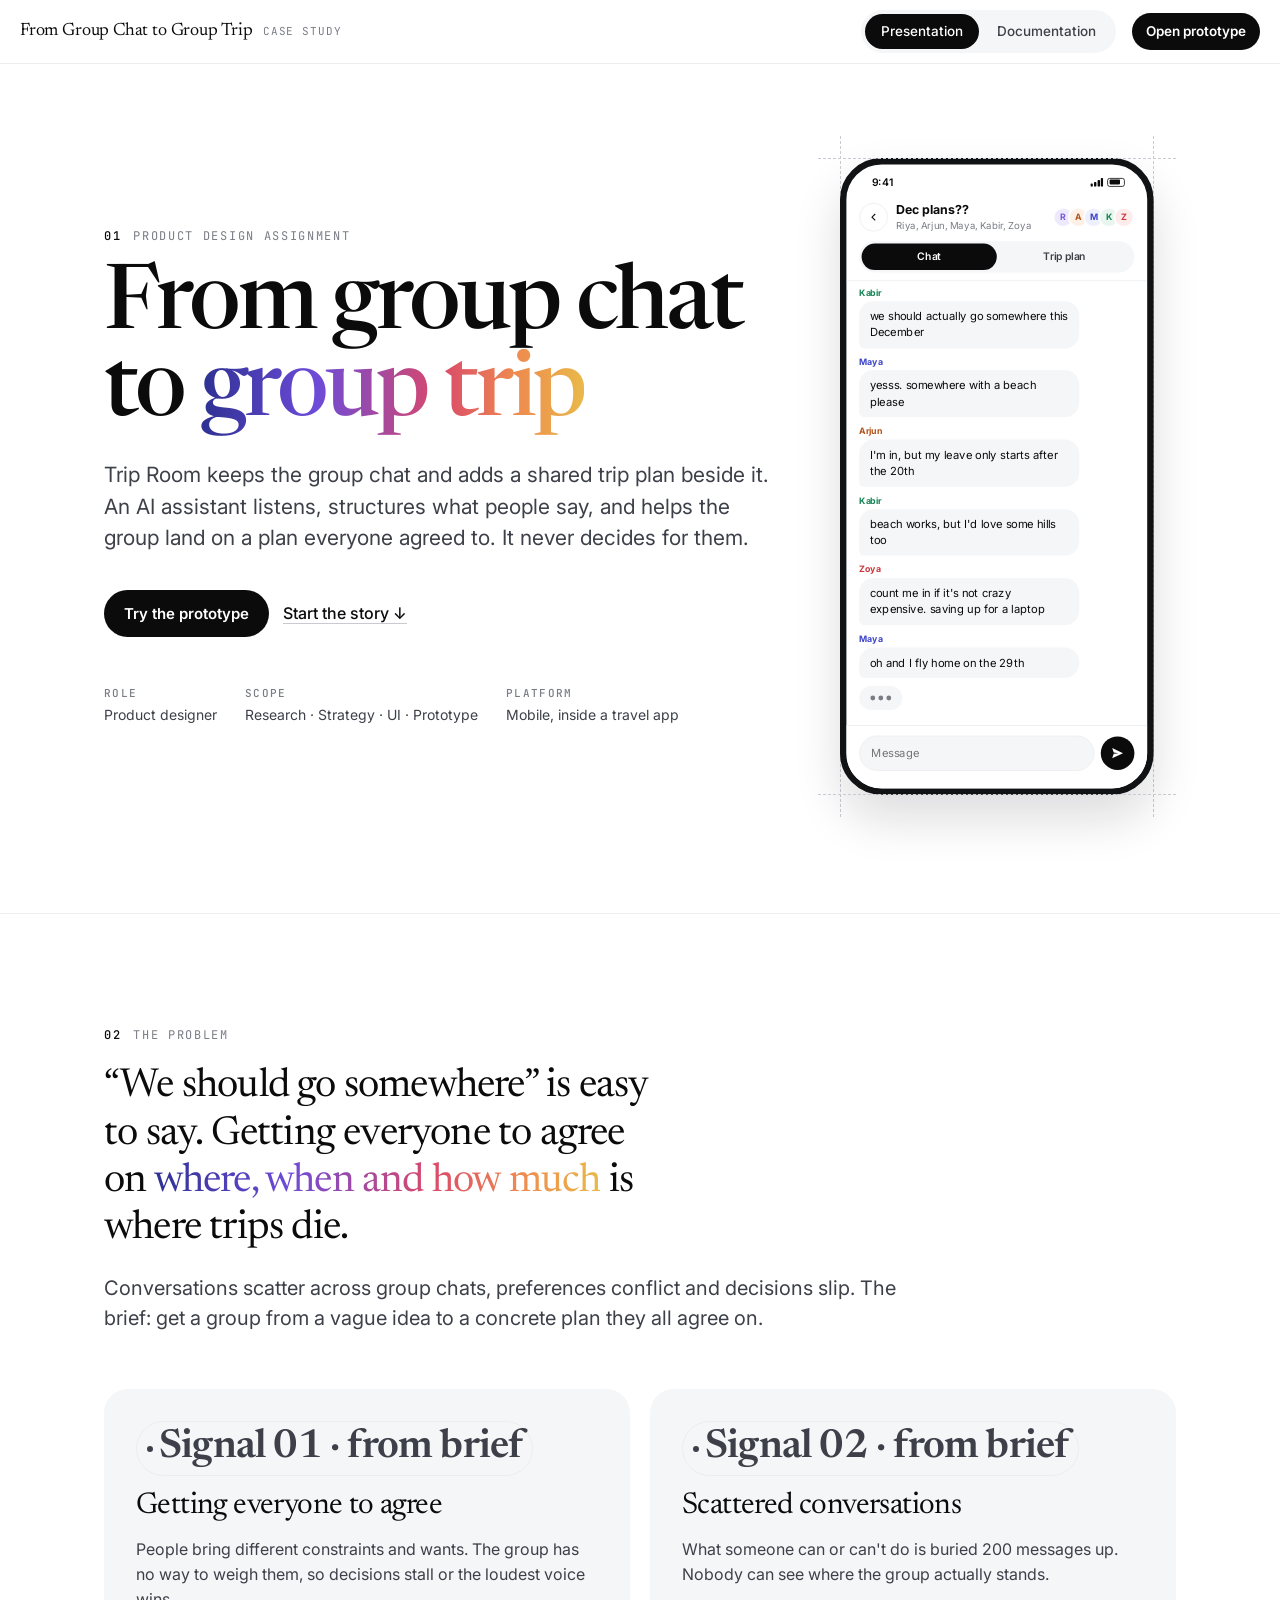
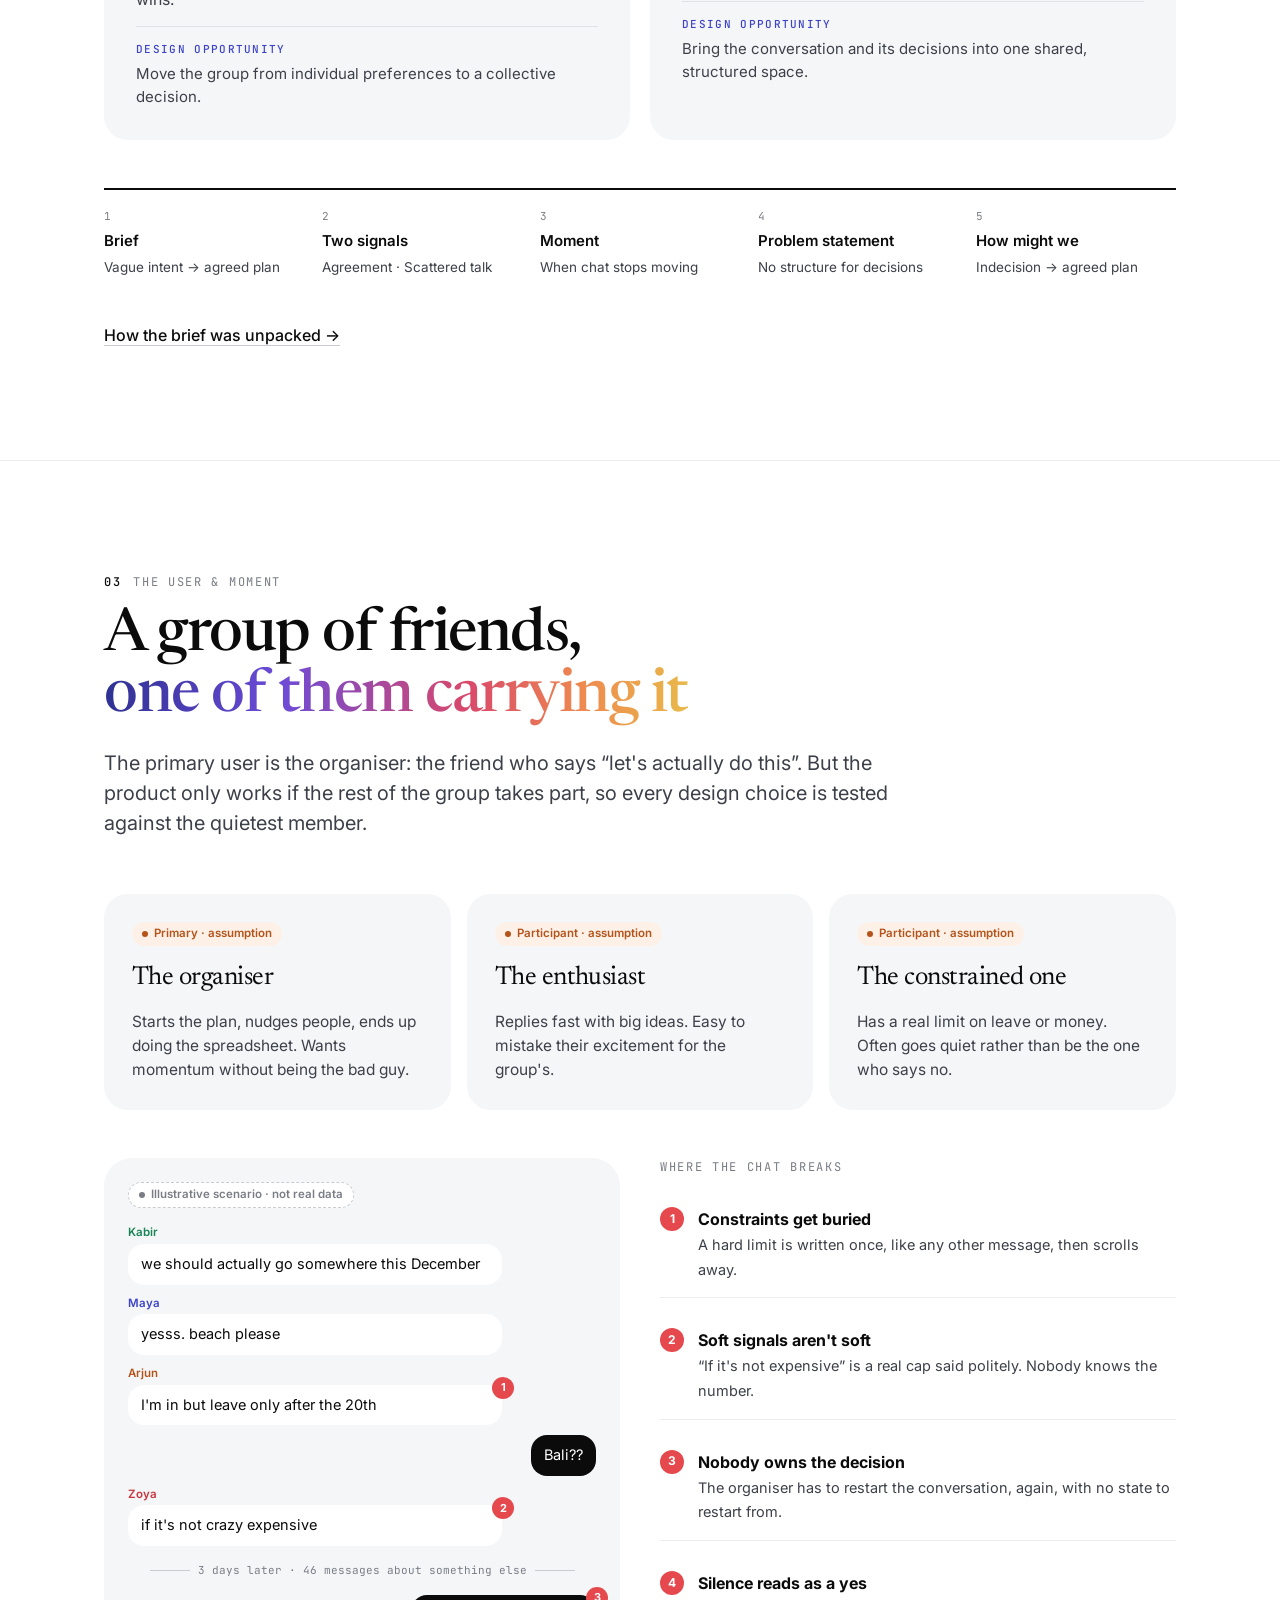
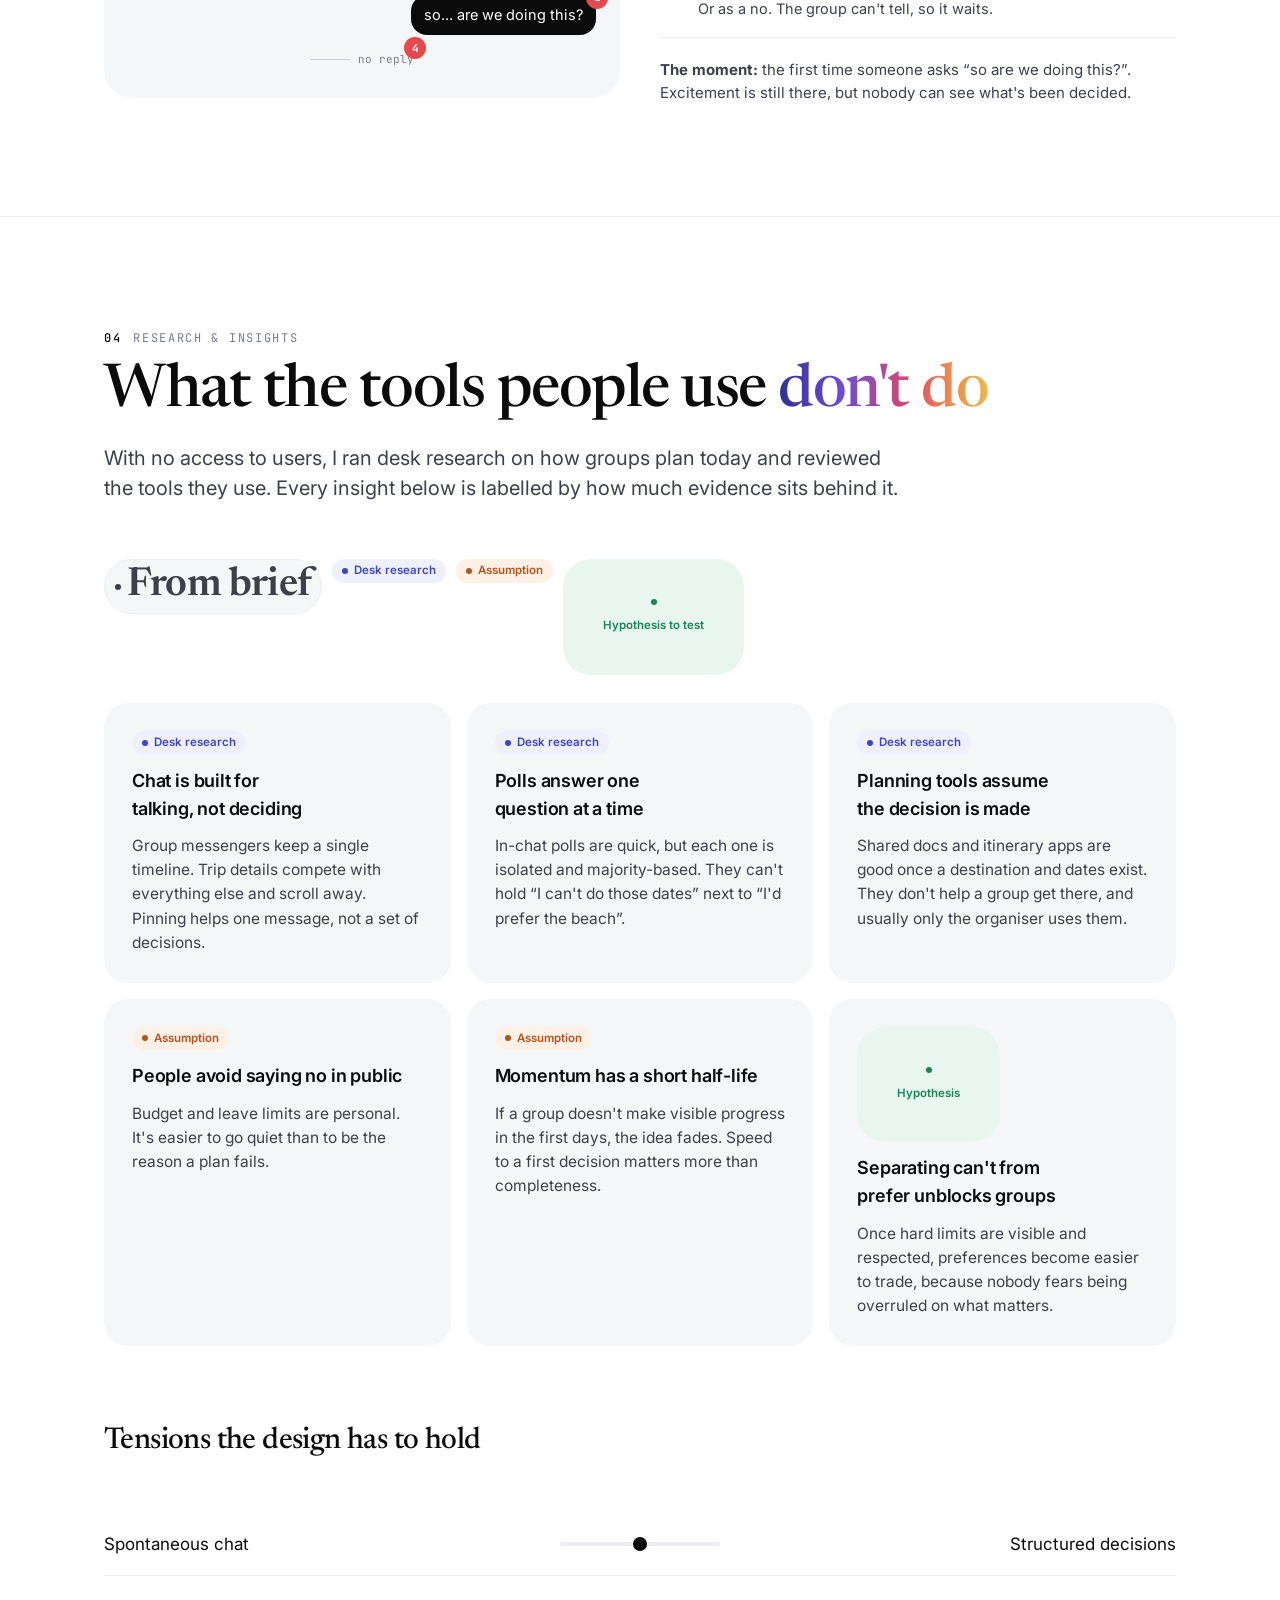
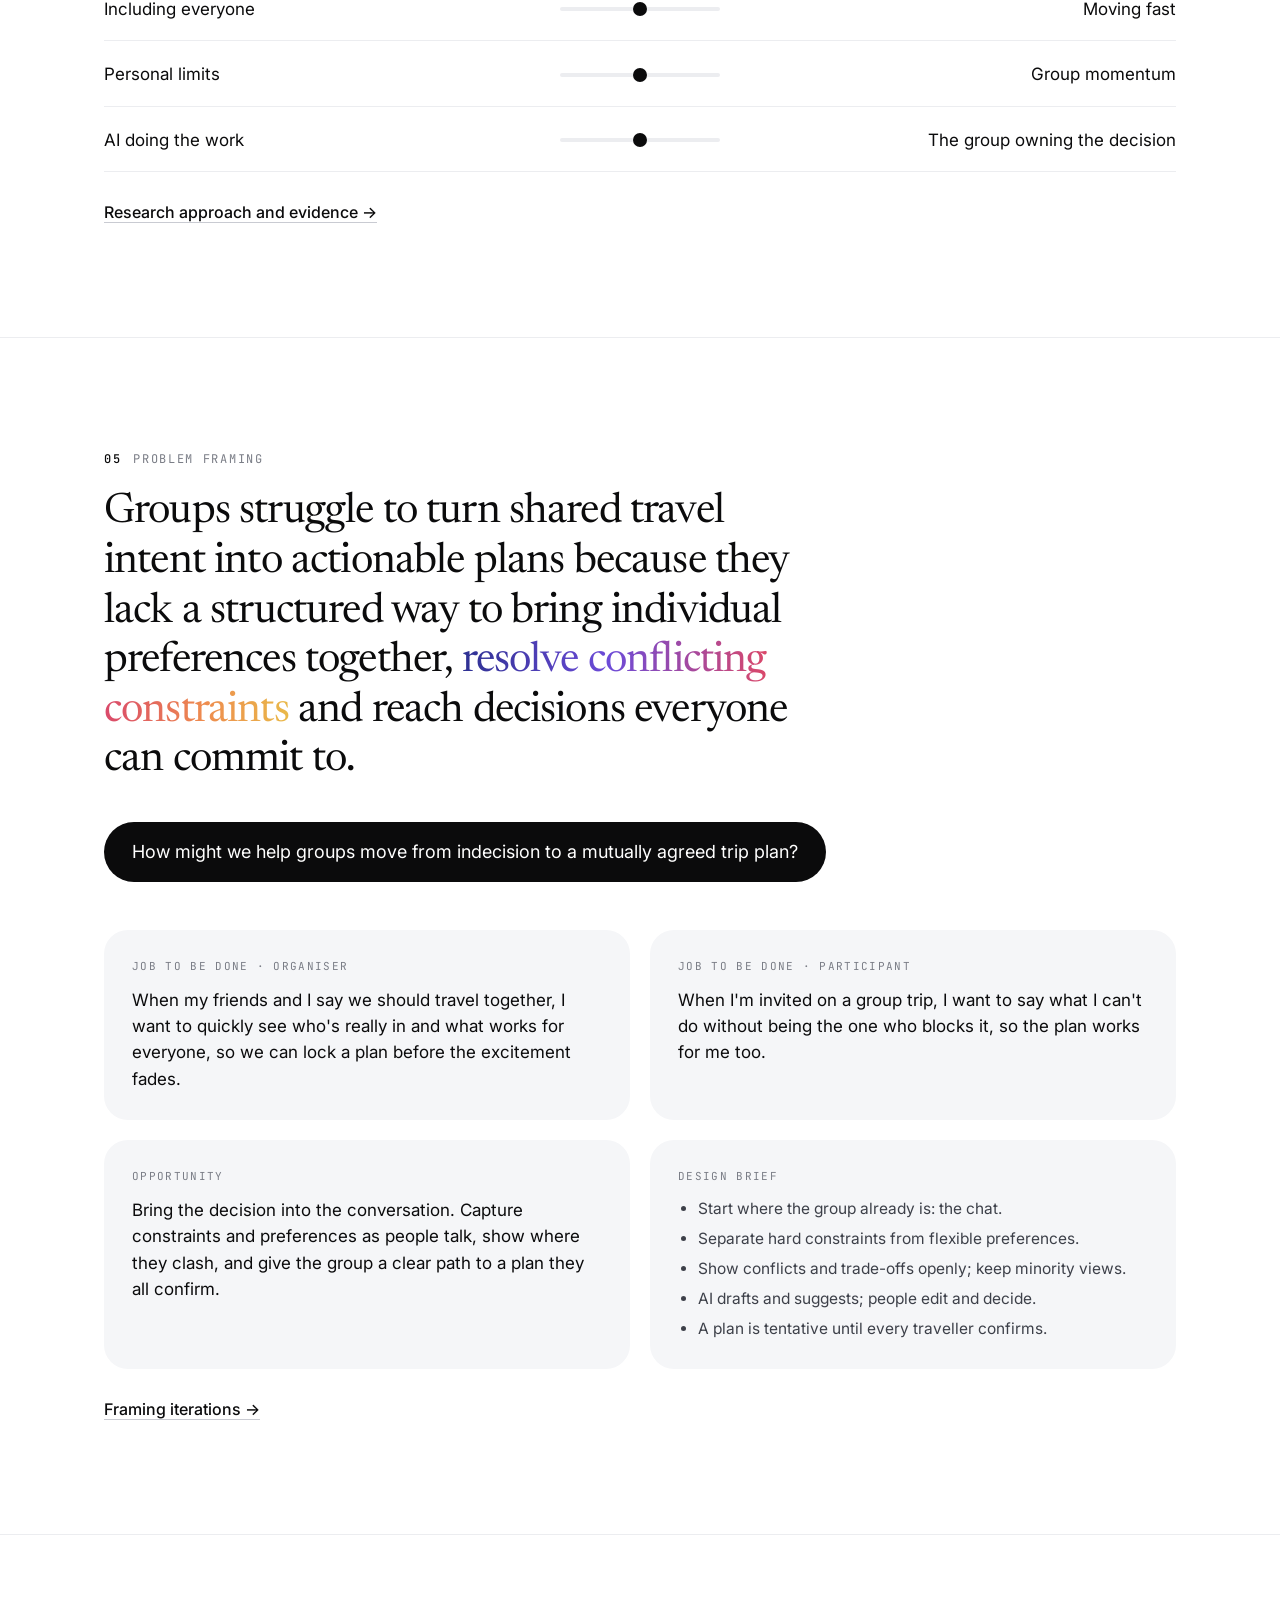
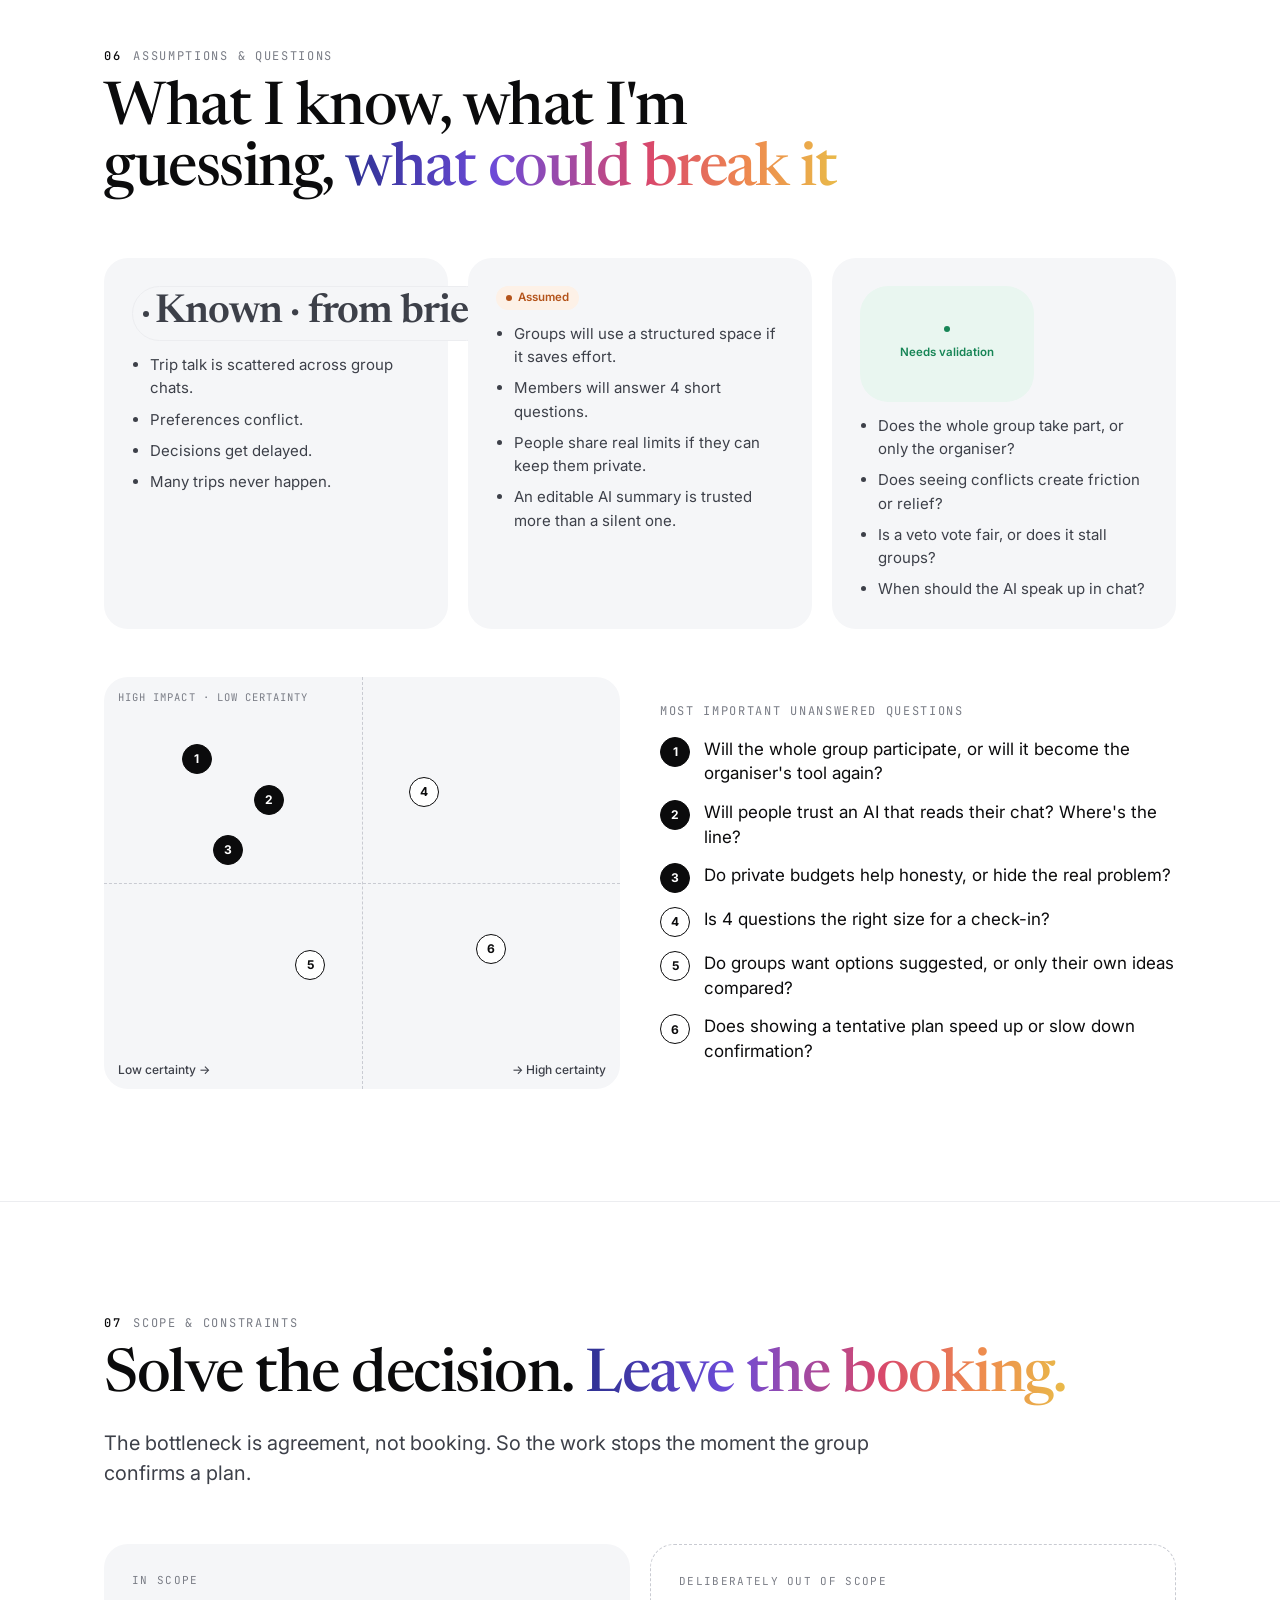
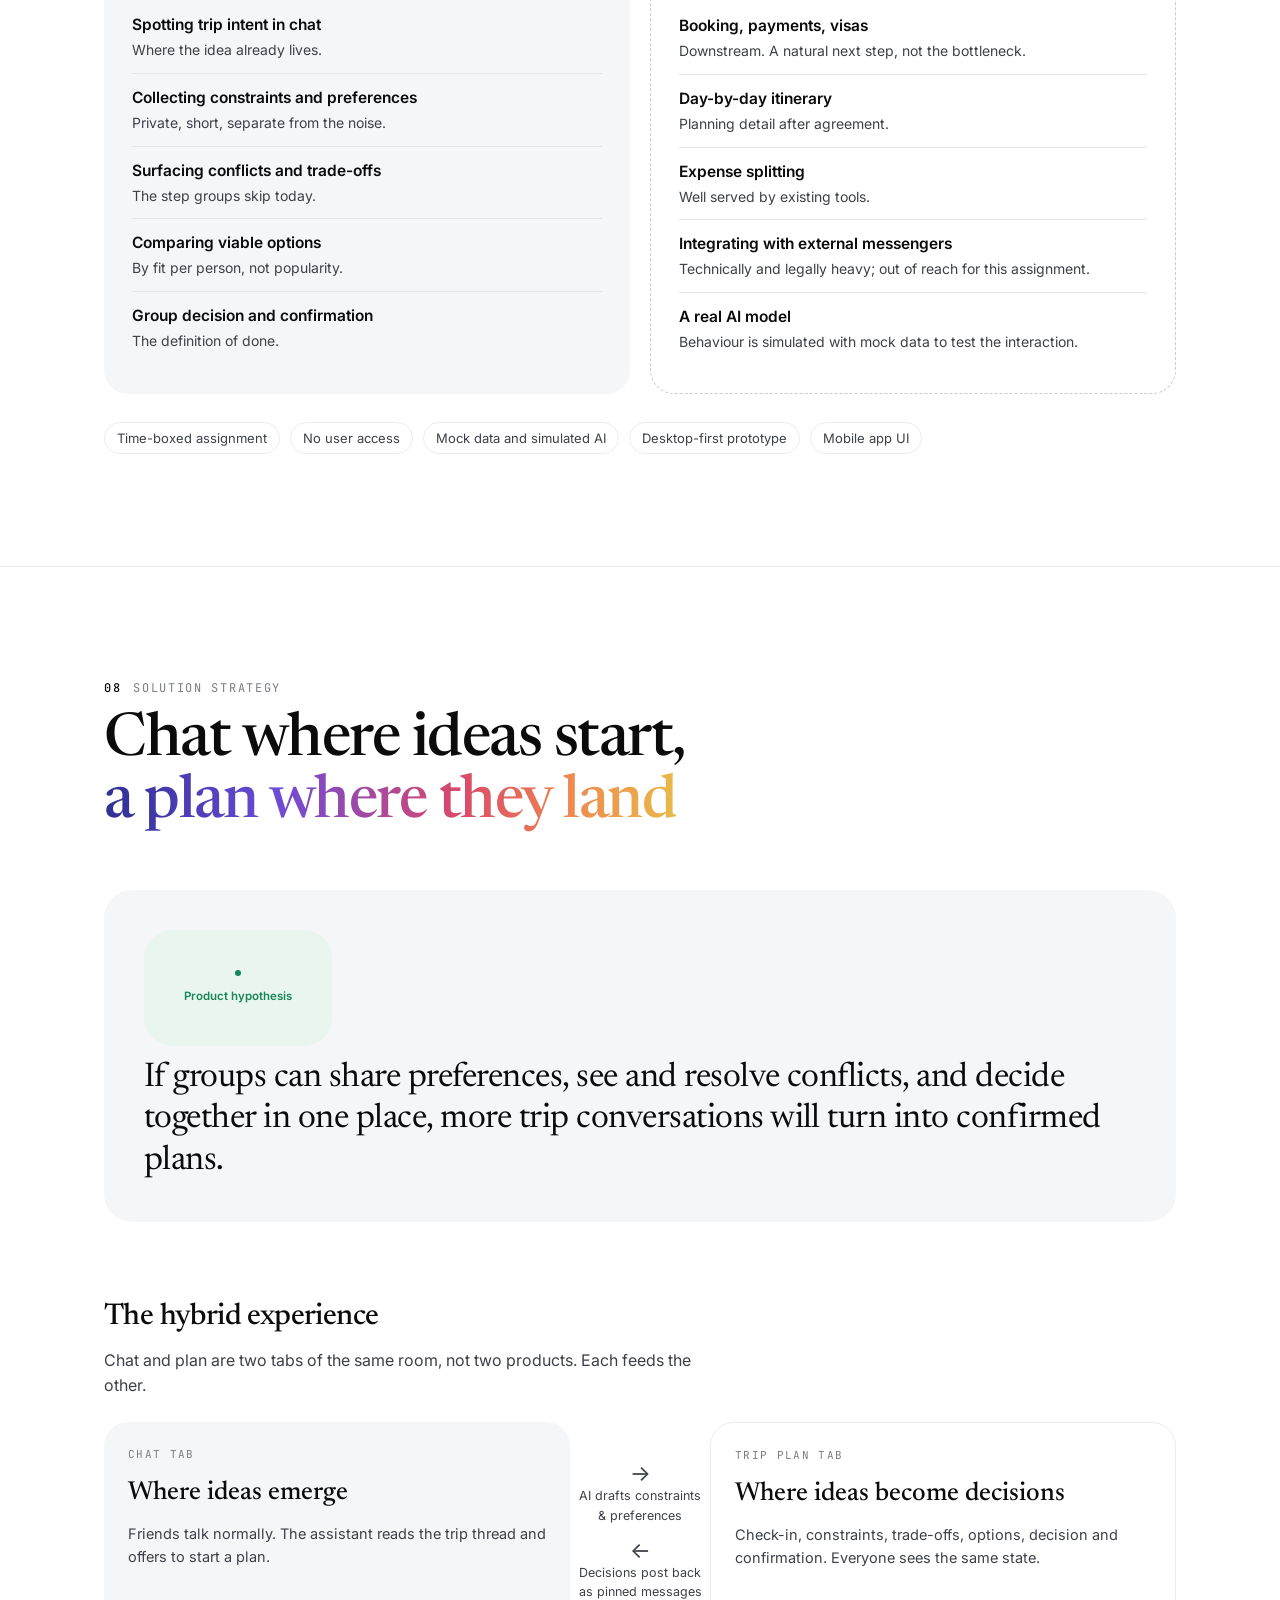
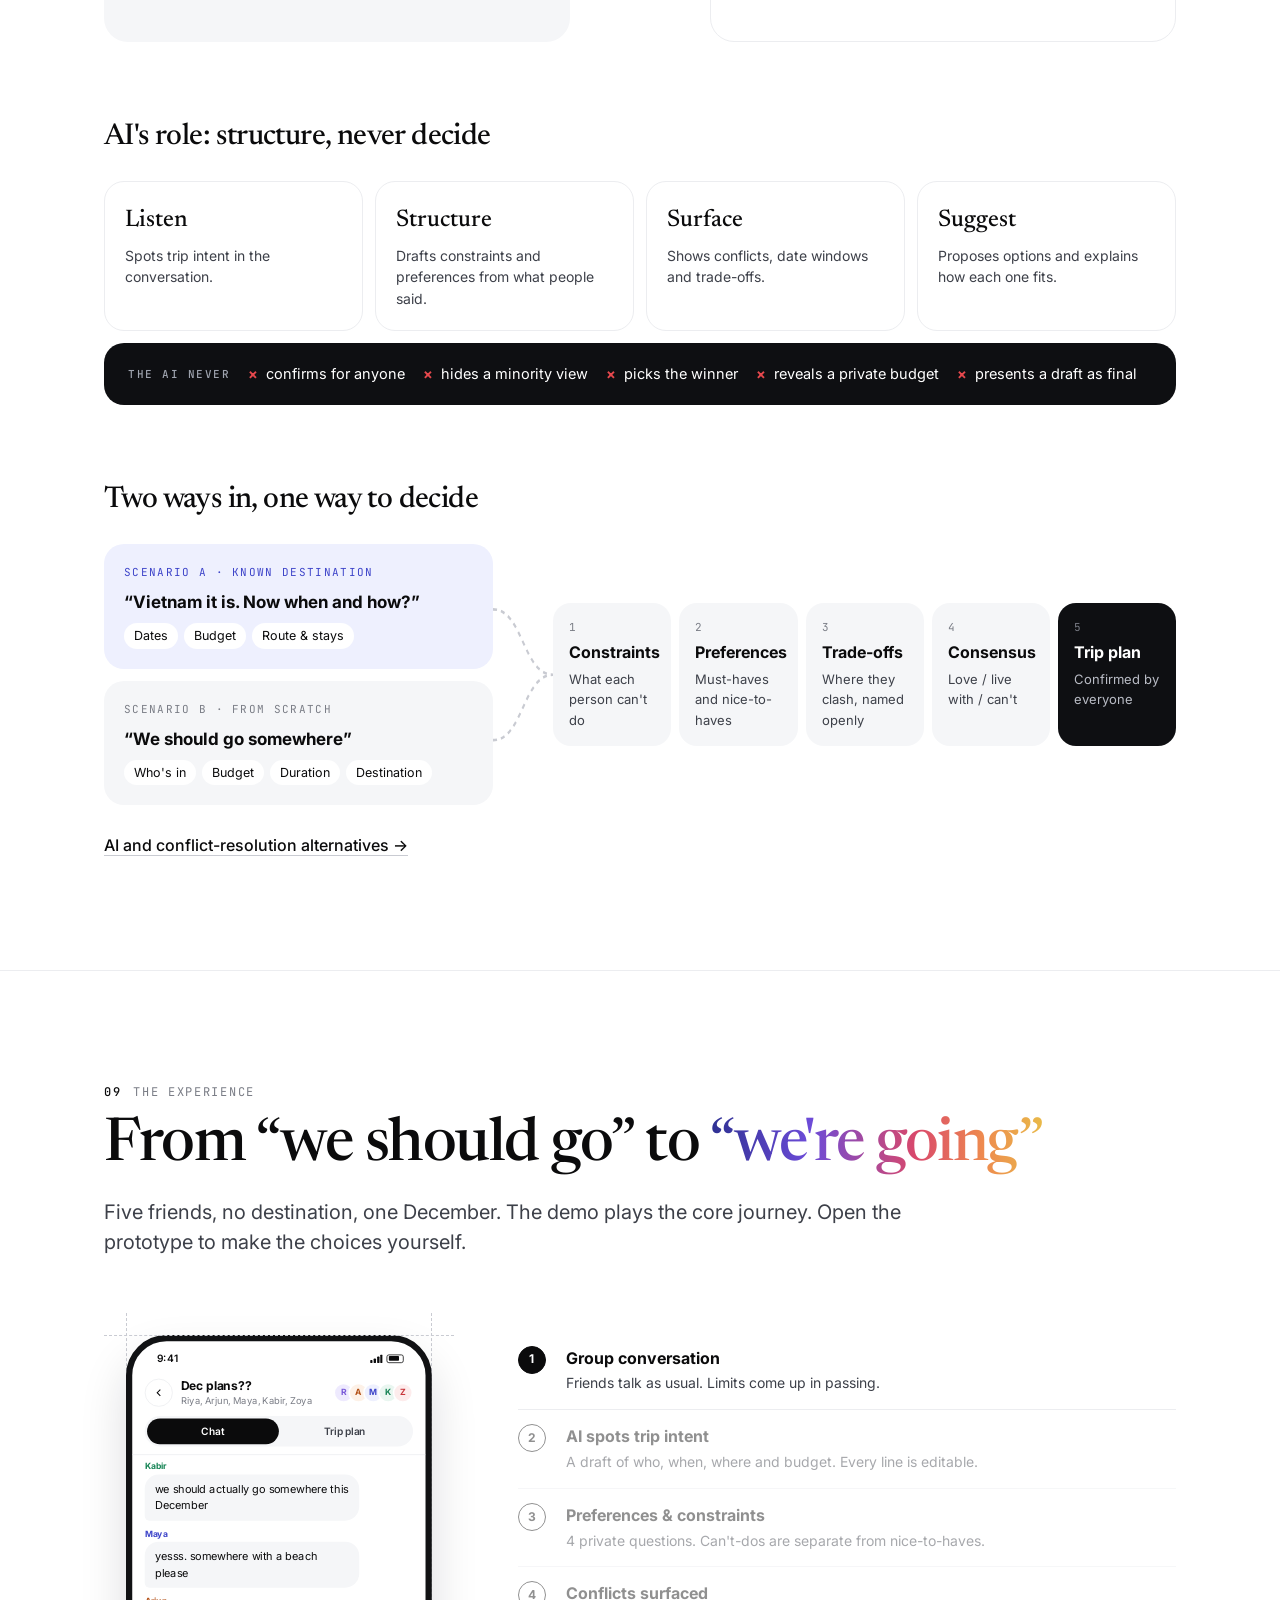
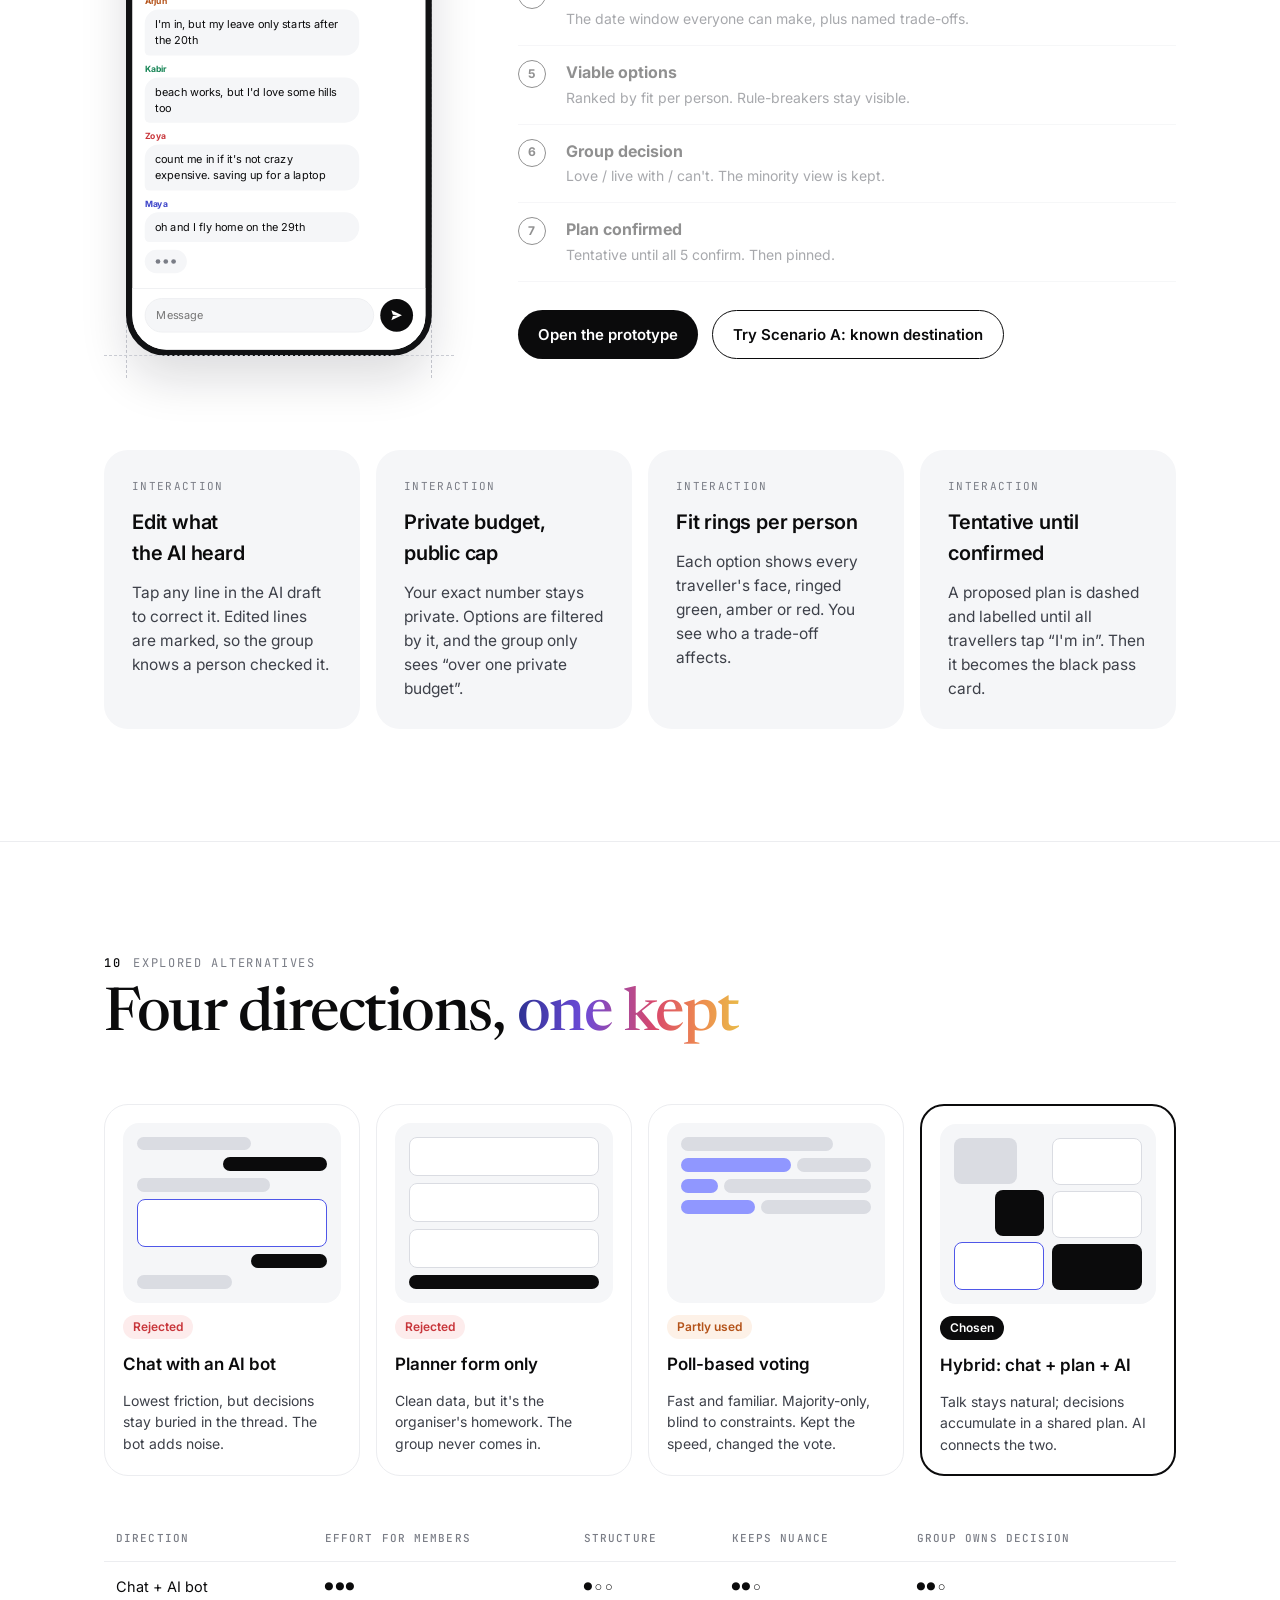
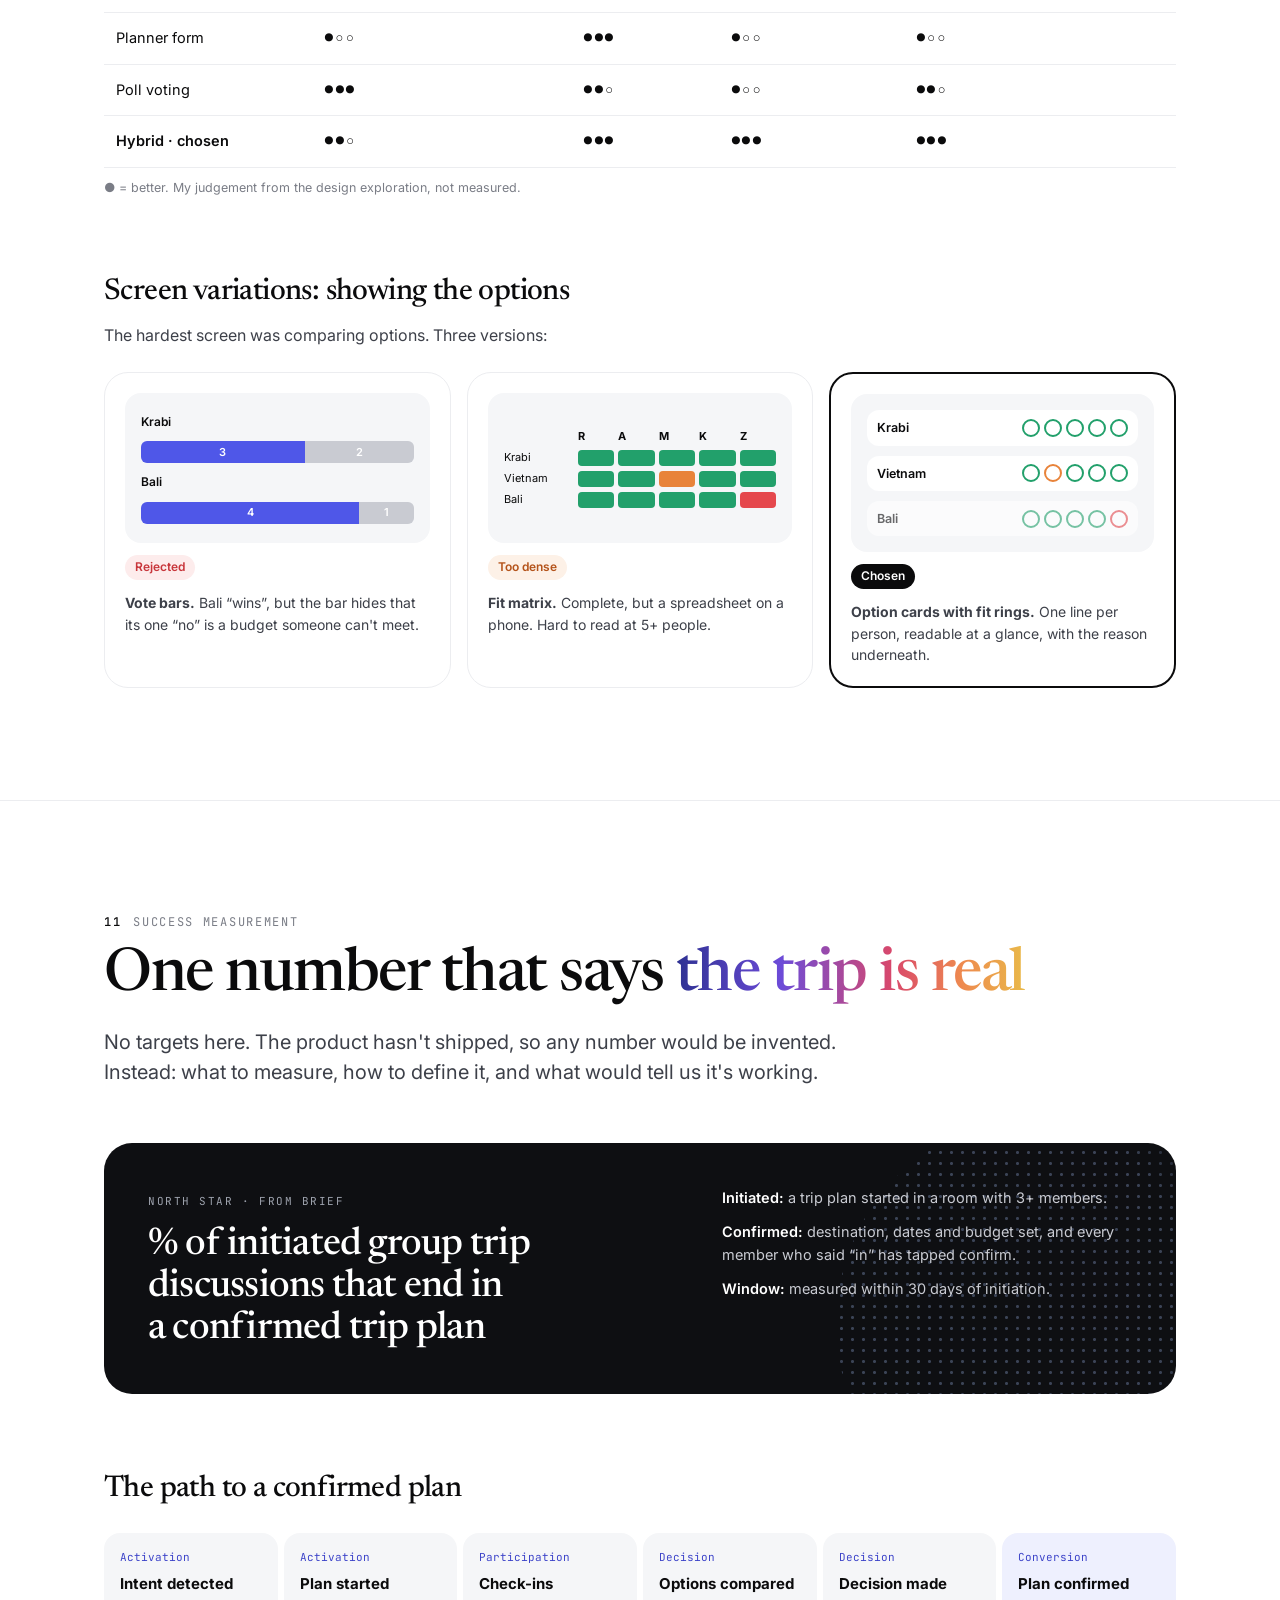
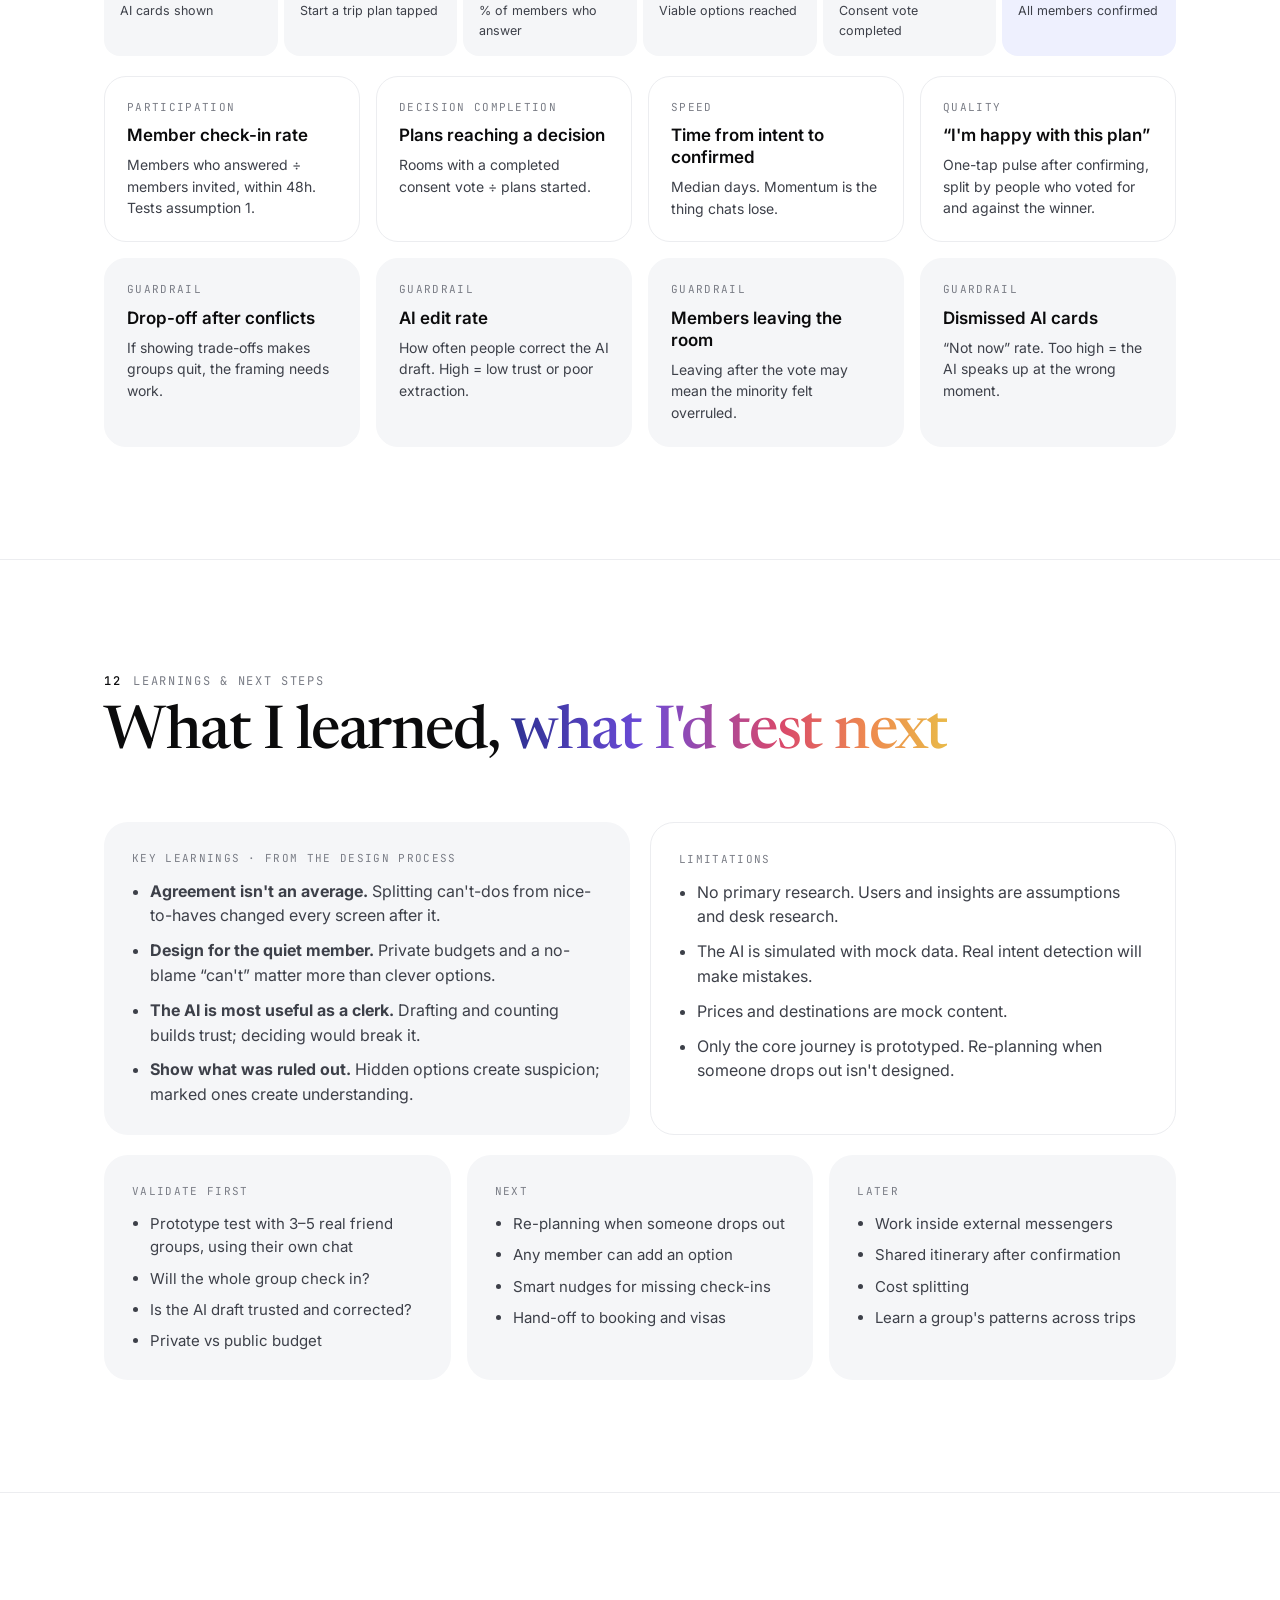
==== case-study/index.html @ 5f247bbc "Add interactive case study site with Trip Room prototype Static site for From Group Chat to Group Tr" ====
<!doctype html>
<html lang="en">
<head>
<meta charset="utf-8">
<meta name="viewport" content="width=device-width, initial-scale=1, viewport-fit=cover">
<title>From Group Chat to Group Trip</title>
<meta name="description" content="Product design case study: helping groups of friends move from 'we should go somewhere' to a trip plan everyone agreed to.">
<link rel="preconnect" href="https://fonts.googleapis.com">
<link rel="preconnect" href="https://fonts.gstatic.com" crossorigin>
<link rel="stylesheet" href="https://fonts.googleapis.com/css2?family=Newsreader:opsz,wght@6..72,400;6..72,500&family=Inter:wght@400;500;600;700&family=JetBrains+Mono:wght@400;500&display=swap">
<link rel="stylesheet" href="styles.css">
</head>
<body>

<header class="top">
  <span class="brand">From Group Chat to Group Trip<small>CASE STUDY</small></span>
  <span class="sp"></span>
  <div class="mode" role="group" aria-label="Reading mode">
    <button data-mode="pres" aria-pressed="true">Presentation</button>
    <button data-mode="doc" aria-pressed="false">Documentation</button>
  </div>
  <button class="btn sm" data-open="scratch">Open prototype</button>
</header>
<div class="progress" aria-hidden="true"></div>
<nav class="rail" aria-label="Sections"></nav>

<main>

<!-- ===================== 01 ===================== -->
<section class="sec hero" id="s01" data-n="01" data-t="The case study">
  <div class="wrap">
    <div class="rv">
      <span class="eyebrow"><b>01</b> Product design assignment</span>
      <h1>From group chat<br>to <span class="prism">group trip</span></h1>
      <p class="lead">Trip Room keeps the group chat and adds a shared trip plan beside it. An AI assistant listens, structures what people say, and helps the group land on a plan everyone agreed to. It never decides for them.</p>
      <div class="ctas"><button class="btn" data-open="scratch">Try the prototype</button><a class="link" href="#s02">Start the story ↓</a></div>
      <div class="meta">
        <div><b>Role</b>Product designer</div>
        <div><b>Scope</b>Research · Strategy · UI · Prototype</div>
        <div><b>Platform</b>Mobile, inside a travel app</div>
      </div>
    </div>
    <div class="stage rv">
      <div class="crop"><div class="phonebox" style="--s:.8"><div id="heroPhone" aria-label="Autoplaying demo of the Trip Room prototype"></div></div></div>
    </div>
  </div>
</section>

<!-- ===================== 02 ===================== -->
<section class="sec" id="s02" data-n="02" data-t="The problem">
  <div class="wrap">
    <div class="shead rv">
      <span class="eyebrow"><b>02</b> The problem</span>
      <p class="brief" style="margin-top:20px">“We should go somewhere” is easy to say. Getting everyone to agree on <span class="prism">where, when and how much</span> is where trips die.</p>
      <p class="lead">Conversations scatter across group chats, preferences conflict and decisions slip. The brief: get a group from a vague idea to a concrete plan they all agree on.</p>
    </div>
    <div class="grid2 rv">
      <div class="signal"><span class="ev brief">Signal 01 · from brief</span><span class="big">Getting everyone to agree</span><p style="color:var(--ink2)">People bring different constraints and wants. The group has no way to weigh them, so decisions stall or the loudest voice wins.</p><div class="opp"><b>DESIGN OPPORTUNITY</b>Move the group from individual preferences to a collective decision.</div></div>
      <div class="signal"><span class="ev brief">Signal 02 · from brief</span><span class="big">Scattered conversations</span><p style="color:var(--ink2)">What someone can or can't do is buried 200 messages up. Nobody can see where the group actually stands.</p><div class="opp"><b>DESIGN OPPORTUNITY</b>Bring the conversation and its decisions into one shared, structured space.</div></div>
    </div>
    <div class="journey rv" aria-label="How the brief was unpacked">
      <div class="st"><span>1</span><b>Brief</b><p>Vague intent → agreed plan</p></div>
      <div class="st"><span>2</span><b>Two signals</b><p>Agreement · Scattered talk</p></div>
      <div class="st"><span>3</span><b>Moment</b><p>When chat stops moving</p></div>
      <div class="st"><span>4</span><b>Problem statement</b><p>No structure for decisions</p></div>
      <div class="st"><span>5</span><b>How might we</b><p>Indecision → agreed plan</p></div>
    </div>
    <div class="docjump"><button class="link" data-doc="d02">How the brief was unpacked →</button></div>

    <div class="doc" id="d02">
      <div class="dk">Documentation · unpacking the brief</div>
      <div class="cols">
        <div>
          <div class="block"><h4>Reading the brief word by word</h4>
            <p>The brief describes two end points. <b>“We should go somewhere”</b> is intent with no commitment: no owner, no date, no budget. <b>“A concrete trip plan the group agrees on”</b> has four parts: a destination, dates, a budget and an itinerary, plus one hidden part, which is <b>agreement</b>.</p>
            <p>Most travel products already help with destination, dates and itinerary. Agreement is the part nobody owns. So I treated agreement, not planning, as the core problem.</p></div>
          <div class="block"><h4>What “agrees” has to mean</h4>
            <p>Agreement isn't a majority vote. If 3 of 5 want Bali but one person can't afford it, the trip either loses a person or quietly dies. I defined agreement as: <b>every traveller has confirmed a plan that respects their hard constraints</b>. Preferences can lose; constraints can't be ignored.</p></div>
        </div>
        <div>
          <div class="block"><h4>How I read the two signals</h4>
            <ul>
              <li><b>Getting everyone to agree</b> is a decision problem: inputs are uneven (some people are vocal, some silent), mixed (can't-dos sit next to nice-to-haves) and conflicting.</li>
              <li><b>Scattered conversations</b> is a memory problem: the information exists, but nobody can see the current state. Silence gets read as agreement.</li>
            </ul>
            <p>Both point to the same gap: the group has a place to talk but no shared place where decisions accumulate.</p></div>
          <div class="block"><h4>Questions I asked of the brief</h4>
            <ul><li>Who starts the trip, and who carries it?</li><li>Do groups already know where they want to go? (Led to the two scenarios.)</li><li>What does a group need to see to feel it has decided?</li><li>What would make someone say “I can't” early instead of disappearing?</li></ul></div>
        </div>
      </div>
    </div>
  </div>
</section>

<!-- ===================== 03 ===================== -->
<section class="sec" id="s03" data-n="03" data-t="The user & moment">
  <div class="wrap">
    <div class="shead rv">
      <span class="eyebrow"><b>03</b> The user & moment</span>
      <h2 class="h2">A group of friends, <span class="prism">one of them carrying it</span></h2>
      <p class="lead">The primary user is the organiser: the friend who says “let's actually do this”. But the product only works if the rest of the group takes part, so every design choice is tested against the quietest member.</p>
    </div>
    <div class="persona rv">
      <div class="card"><span class="ev assume">Primary · assumption</span><span class="role">The organiser</span><p>Starts the plan, nudges people, ends up doing the spreadsheet. Wants momentum without being the bad guy.</p></div>
      <div class="card"><span class="ev assume">Participant · assumption</span><span class="role">The enthusiast</span><p>Replies fast with big ideas. Easy to mistake their excitement for the group's.</p></div>
      <div class="card"><span class="ev assume">Participant · assumption</span><span class="role">The constrained one</span><p>Has a real limit on leave or money. Often goes quiet rather than be the one who says no.</p></div>
    </div>
    <div class="moment rv">
      <div class="chatlog" aria-label="Illustrative group chat">
        <span class="ev illus" style="margin-bottom:6px">Illustrative scenario · not real data</span>
        <div class="row"><span class="who" style="color:#178556">Kabir</span><span class="b">we should actually go somewhere this December</span></div>
        <div class="row"><span class="who" style="color:#3D44C9">Maya</span><span class="b">yesss. beach please</span></div>
        <div class="row"><span class="who" style="color:#B4531A">Arjun</span><span class="b mark" data-n="1">I'm in but leave only after the 20th</span></div>
        <div class="row me"><span class="b">Bali??</span></div>
        <div class="row"><span class="who" style="color:#C8363B">Zoya</span><span class="b mark" data-n="2">if it's not crazy expensive</span></div>
        <div class="gap">3 days later · 46 messages about something else</div>
        <div class="row me"><span class="b mark" data-n="3">so... are we doing this?</span></div>
        <div class="gap mark" data-n="4" style="position:relative">no reply</div>
      </div>
      <div class="breaks">
        <span class="eyebrow">Where the chat breaks</span>
        <div class="br"><i>1</i><div><b>Constraints get buried</b><span>A hard limit is written once, like any other message, then scrolls away.</span></div></div>
        <div class="br"><i>2</i><div><b>Soft signals aren't soft</b><span>“If it's not expensive” is a real cap said politely. Nobody knows the number.</span></div></div>
        <div class="br"><i>3</i><div><b>Nobody owns the decision</b><span>The organiser has to restart the conversation, again, with no state to restart from.</span></div></div>
        <div class="br"><i>4</i><div><b>Silence reads as a yes</b><span>Or as a no. The group can't tell, so it waits.</span></div></div>
        <p style="font-size:15px;color:var(--ink2);margin-top:6px"><b>The moment:</b> the first time someone asks “so are we doing this?”. Excitement is still there, but nobody can see what's been decided.</p>
      </div>
    </div>
    <div class="doc" id="d03">
      <div class="dk">Documentation · choosing the user</div>
      <div class="cols">
        <div class="block"><h4>Why the organiser, and why not only the organiser</h4>
          <p>Group-travel tools often default to designing for one planner who does everything. That fixes the organiser's admin, but not agreement, because the rest of the group stays outside the tool. I chose the organiser as the <b>entry point</b> (they start the room) and the whole group as the <b>success condition</b> (the plan is only real when every member confirms).</p>
          <p>The three roles above are <b>assumptions</b> from desk research and my own experience of group trips, not interview findings. They're there to stress-test decisions: “Would the constrained one say ‘I can't’ here?”</p></div>
        <div class="block"><h4>Context I assumed</h4>
          <ul><li>Groups of 4–8 friends who already chat daily in a messenger.</li><li>Short leisure trips (3–7 days), often domestic or short-haul international.</li><li>Uneven budgets and leave across the group.</li><li>The idea starts in chat, usually around a holiday or long weekend.</li></ul>
          <p>Each of these is listed again in <a class="link" href="#s06">Assumptions & questions</a>.</p></div>
      </div>
    </div>
  </div>
</section>

<!-- ===================== 04 ===================== -->
<section class="sec" id="s04" data-n="04" data-t="Research & insights">
  <div class="wrap">
    <div class="shead rv">
      <span class="eyebrow"><b>04</b> Research & insights</span>
      <h2 class="h2">What the tools people use <span class="prism">don't do</span></h2>
      <p class="lead">With no access to users, I ran desk research on how groups plan today and reviewed the tools they use. Every insight below is labelled by how much evidence sits behind it.</p>
    </div>
    <div class="legend rv"><span class="ev brief">From brief</span><span class="ev desk">Desk research</span><span class="ev assume">Assumption</span><span class="ev hyp">Hypothesis to test</span></div>
    <div class="obs rv">
      <div class="card"><span class="ev desk">Desk research</span><h3>Chat is built for talking, not deciding</h3><p>Group messengers keep a single timeline. Trip details compete with everything else and scroll away. Pinning helps one message, not a set of decisions.</p></div>
      <div class="card"><span class="ev desk">Desk research</span><h3>Polls answer one question at a time</h3><p>In-chat polls are quick, but each one is isolated and majority-based. They can't hold “I can't do those dates” next to “I'd prefer the beach”.</p></div>
      <div class="card"><span class="ev desk">Desk research</span><h3>Planning tools assume the decision is made</h3><p>Shared docs and itinerary apps are good once a destination and dates exist. They don't help a group get there, and usually only the organiser uses them.</p></div>
      <div class="card"><span class="ev assume">Assumption</span><h3>People avoid saying no in public</h3><p>Budget and leave limits are personal. It's easier to go quiet than to be the reason a plan fails.</p></div>
      <div class="card"><span class="ev assume">Assumption</span><h3>Momentum has a short half-life</h3><p>If a group doesn't make visible progress in the first days, the idea fades. Speed to a first decision matters more than completeness.</p></div>
      <div class="card"><span class="ev hyp">Hypothesis</span><h3>Separating can't from prefer unblocks groups</h3><p>Once hard limits are visible and respected, preferences become easier to trade, because nobody fears being overruled on what matters.</p></div>
    </div>
    <h3 class="subh rv">Tensions the design has to hold</h3>
    <div class="tensions rv">
      <div class="tension"><span>Spontaneous chat</span><span class="bar"></span><span>Structured decisions</span></div>
      <div class="tension"><span>Including everyone</span><span class="bar"></span><span>Moving fast</span></div>
      <div class="tension"><span>Personal limits</span><span class="bar"></span><span>Group momentum</span></div>
      <div class="tension"><span>AI doing the work</span><span class="bar"></span><span>The group owning the decision</span></div>
    </div>
    <div class="docjump"><button class="link" data-doc="d04">Research approach and evidence →</button></div>
    <div class="doc" id="d04">
      <div class="dk">Documentation · research approach</div>
      <div class="cols">
        <div class="block"><h4>What I did</h4>
          <ul><li><b>Desk research:</b> how group trips are usually organised (messenger threads, in-chat polls, shared docs or sheets, itinerary apps, expense splitters) and where each hands off to the next.</li><li><b>Tool review:</b> walked through the decision points in common messenger polls and collaborative itinerary apps, noting what each captures and what it drops.</li><li><b>Personal and observed experience:</b> used only to generate questions, never as evidence.</li></ul>
          <p>I didn't run interviews or surveys for this assignment, so there are <b>no participant quotes or statistics</b> on this page. Anything that would need them is marked as an assumption or hypothesis.</p></div>
        <div class="block"><h4>What I would do with more time</h4>
          <ul><li><b>Chat archaeology:</b> with consent, read 10–15 real trip threads and map where they stalled.</li><li><b>Organiser interviews</b> (6–8) on the work they do between “we should go” and booking.</li><li><b>Silent-member interviews</b>: people who dropped out of a group trip, and why.</li><li><b>Product data</b> (if inside a travel app): how often multiple users from the same group search the same destination.</li></ul></div>
      </div>
    </div>
  </div>
</section>

<!-- ===================== 05 ===================== -->
<section class="sec" id="s05" data-n="05" data-t="Problem framing">
  <div class="wrap">
    <div class="rv">
      <span class="eyebrow"><b>05</b> Problem framing</span>
      <p class="stmt" style="margin-top:20px">Groups struggle to turn shared travel intent into actionable plans because they lack a structured way to bring individual preferences together, <span class="prism">resolve conflicting constraints</span> and reach decisions everyone can commit to.</p>
      <span class="hmw">How might we help groups move from indecision to a mutually agreed trip plan?</span>
    </div>
    <div class="frame rv">
      <div class="card"><span class="k">Job to be done · organiser</span><p>When my friends and I say we should travel together, I want to quickly see who's really in and what works for everyone, so we can lock a plan before the excitement fades.</p></div>
      <div class="card"><span class="k">Job to be done · participant</span><p>When I'm invited on a group trip, I want to say what I can't do without being the one who blocks it, so the plan works for me too.</p></div>
      <div class="card"><span class="k">Opportunity</span><p>Bring the decision into the conversation. Capture constraints and preferences as people talk, show where they clash, and give the group a clear path to a plan they all confirm.</p></div>
      <div class="card"><span class="k">Design brief</span><ul><li>Start where the group already is: the chat.</li><li>Separate hard constraints from flexible preferences.</li><li>Show conflicts and trade-offs openly; keep minority views.</li><li>AI drafts and suggests; people edit and decide.</li><li>A plan is tentative until every traveller confirms.</li></ul></div>
    </div>
    <div class="docjump"><button class="link" data-doc="d05">Framing iterations →</button></div>
    <div class="doc" id="d05">
      <div class="dk">Documentation · how the framing changed</div>
      <div class="tblwrap"><table>
        <tr><th>Version</th><th>Framing</th><th>Why I moved on</th></tr>
        <tr><td>v1</td><td>“Help groups plan trips together.”</td><td>Too broad. Planning tools exist; the brief is about getting to agreement, not itineraries.</td></tr>
        <tr><td>v2</td><td>“Help groups choose a destination.”</td><td>Too narrow. Groups who already know where still fail on dates and money (Scenario A).</td></tr>
        <tr><td>v3</td><td>“Help groups vote on trip options.”</td><td>Voting is a mechanism, not the goal. Majority votes can override someone's hard limit.</td></tr>
        <tr><td><b>v4 · final</b></td><td>Turn shared intent into an agreed plan by structuring preferences, resolving constraints and reaching decisions everyone commits to.</td><td>Covers both scenarios, names agreement as the outcome, and leaves room for the mechanism to be designed.</td></tr>
      </table></div>
      <div class="cols" style="margin-top:32px">
        <div class="block"><h4>Opportunities I considered</h4><ul><li>Reduce the organiser's admin (chosen as a side effect, not the goal).</li><li>Make it safe to say no early (chosen: private constraints, veto vote).</li><li>Turn chat into structured data automatically (chosen: AI drafts, people confirm).</li><li>Inspire destinations (deprioritised: helps Scenario B only, and isn't the bottleneck).</li></ul></div>
        <div class="block"><h4>Why two JTBDs</h4><p>One job for the organiser would have produced a planning tool. Adding the participant's job forced features that protect the quieter members: private budgets, a “can't do it” option that blocks without blame, and explicit confirmation.</p></div>
      </div>
    </div>
  </div>
</section>

<!-- ===================== 06 ===================== -->
<section class="sec" id="s06" data-n="06" data-t="Assumptions & questions">
  <div class="wrap">
    <div class="shead rv">
      <span class="eyebrow"><b>06</b> Assumptions & questions</span>
      <h2 class="h2">What I know, what I'm guessing, <span class="prism">what could break it</span></h2>
    </div>
    <div class="grid3 kav rv">
      <div class="card"><span class="ev brief">Known · from brief</span><ul><li>Trip talk is scattered across group chats.</li><li>Preferences conflict.</li><li>Decisions get delayed.</li><li>Many trips never happen.</li></ul></div>
      <div class="card"><span class="ev assume">Assumed</span><ul><li>Groups will use a structured space if it saves effort.</li><li>Members will answer 4 short questions.</li><li>People share real limits if they can keep them private.</li><li>An editable AI summary is trusted more than a silent one.</li></ul></div>
      <div class="card"><span class="ev hyp">Needs validation</span><ul><li>Does the whole group take part, or only the organiser?</li><li>Does seeing conflicts create friction or relief?</li><li>Is a veto vote fair, or does it stall groups?</li><li>When should the AI speak up in chat?</li></ul></div>
    </div>
    <div class="matrix rv">
      <div class="mx" aria-label="Assumption risk map">
        <span class="q" style="left:14px;top:12px">High impact · low certainty</span>
        <span class="ax" style="left:14px;bottom:10px">Low certainty →</span><span class="ax" style="right:14px;bottom:10px">→ High certainty</span>
        <span class="dot hot" style="left:18%;top:20%">1</span><span class="dot hot" style="left:32%;top:30%">2</span><span class="dot hot" style="left:24%;top:42%">3</span>
        <span class="dot" style="left:62%;top:28%">4</span><span class="dot" style="left:40%;top:70%">5</span><span class="dot" style="left:75%;top:66%">6</span>
      </div>
      <div><span class="eyebrow" style="margin-bottom:16px">Most important unanswered questions</span>
        <ol class="qlist">
          <li class="hot"><i>1</i>Will the whole group participate, or will it become the organiser's tool again?</li>
          <li class="hot"><i>2</i>Will people trust an AI that reads their chat? Where's the line?</li>
          <li class="hot"><i>3</i>Do private budgets help honesty, or hide the real problem?</li>
          <li><i>4</i>Is 4 questions the right size for a check-in?</li>
          <li><i>5</i>Do groups want options suggested, or only their own ideas compared?</li>
          <li><i>6</i>Does showing a tentative plan speed up or slow down confirmation?</li>
        </ol></div>
    </div>
    <div class="doc" id="d06">
      <div class="dk">Documentation · how each assumption shaped the design</div>
      <div class="tblwrap"><table>
        <tr><th>#</th><th>Assumption</th><th>Design response</th><th>How I'd test it</th></tr>
        <tr><td>1</td><td>The whole group will take part</td><td>Check-in is 4 taps, lives inside the chat, and shows who's in so far</td><td>Prototype test with real friend groups; measure participation rate</td></tr>
        <tr><td>2</td><td>People accept an AI reading the trip thread</td><td>AI output is labelled as a draft, every line is editable, nothing happens until someone taps Start</td><td>Concept test: show the AI card, ask what they expect it to do next</td></tr>
        <tr><td>3</td><td>Private budgets lead to honest answers</td><td>Exact number is private by default; the group sees “one cap of ₹X”</td><td>A/B: private vs public budget field, compare answer rate and stated values</td></tr>
        <tr><td>4</td><td>4 questions is enough</td><td>In or out, can't-do dates, budget, vibe. Everything else stays in chat</td><td>Completion rate by question; follow-up interview on what was missing</td></tr>
        <tr><td>5</td><td>Groups want suggested options</td><td>Options are generated but explained by fit, and any member can add one</td><td>Track how often suggested vs added options win</td></tr>
        <tr><td>6</td><td>Tentative state helps</td><td>Plan shows “Tentative · 3 of 5 confirmed” until everyone confirms</td><td>Time from proposal to full confirmation</td></tr>
      </table></div>
    </div>
  </div>
</section>

<!-- ===================== 07 ===================== -->
<section class="sec" id="s07" data-n="07" data-t="Scope & constraints">
  <div class="wrap">
    <div class="shead rv">
      <span class="eyebrow"><b>07</b> Scope & constraints</span>
      <h2 class="h2">Solve the decision. <span class="prism">Leave the booking.</span></h2>
      <p class="lead">The bottleneck is agreement, not booking. So the work stops the moment the group confirms a plan.</p>
    </div>
    <div class="scope rv">
      <div class="card"><span class="k">In scope</span><ul>
        <li><b>Spotting trip intent in chat</b><span>Where the idea already lives.</span></li>
        <li><b>Collecting constraints and preferences</b><span>Private, short, separate from the noise.</span></li>
        <li><b>Surfacing conflicts and trade-offs</b><span>The step groups skip today.</span></li>
        <li><b>Comparing viable options</b><span>By fit per person, not popularity.</span></li>
        <li><b>Group decision and confirmation</b><span>The definition of done.</span></li></ul></div>
      <div class="card out"><span class="k">Deliberately out of scope</span><ul>
        <li><b>Booking, payments, visas</b><span>Downstream. A natural next step, not the bottleneck.</span></li>
        <li><b>Day-by-day itinerary</b><span>Planning detail after agreement.</span></li>
        <li><b>Expense splitting</b><span>Well served by existing tools.</span></li>
        <li><b>Integrating with external messengers</b><span>Technically and legally heavy; out of reach for this assignment.</span></li>
        <li><b>A real AI model</b><span>Behaviour is simulated with mock data to test the interaction.</span></li></ul></div>
    </div>
    <div class="cons rv"><span class="pill">Time-boxed assignment</span><span class="pill">No user access</span><span class="pill">Mock data and simulated AI</span><span class="pill">Desktop-first prototype</span><span class="pill">Mobile app UI</span></div>
    <div class="doc" id="d07">
      <div class="dk">Documentation · prioritisation</div>
      <div class="cols">
        <div class="block"><h4>How I prioritised</h4><p>For each candidate feature I asked two questions: <b>does it move a group closer to agreement?</b> and <b>can I show it working in the prototype?</b> Features that scored on both made the cut. Features that only helped after agreement (booking, itinerary, splitting costs) were cut, however useful.</p></div>
        <div class="block"><h4>Where the chat lives</h4><p>The ideal is to work inside the group's existing messenger. That isn't realistic for this assignment, so the prototype shows a <b>Trip Room</b>: a group chat with a trip plan tab, inside a travel app. The decision model doesn't depend on which chat it sits in; it could later run as a bot or companion to an external messenger.</p></div>
      </div>
    </div>
  </div>
</section>

<!-- ===================== 08 ===================== -->
<section class="sec" id="s08" data-n="08" data-t="Solution strategy">
  <div class="wrap">
    <div class="shead rv">
      <span class="eyebrow"><b>08</b> Solution strategy</span>
      <h2 class="h2">Chat where ideas start, <span class="prism">a plan where they land</span></h2>
    </div>
    <div class="hyp rv"><span class="ev hyp">Product hypothesis</span><p>If groups can share preferences, see and resolve conflicts, and decide together in one place, more trip conversations will turn into confirmed plans.</p></div>

    <h3 class="subh rv">The hybrid experience</h3>
    <p class="subp rv">Chat and plan are two tabs of the same room, not two products. Each feeds the other.</p>
    <div class="hybrid rv">
      <div class="side chat"><span class="k" style="font-family:var(--mono);font-size:11px;letter-spacing:.12em;color:var(--muted)">CHAT TAB</span><b>Where ideas emerge</b><p>Friends talk normally. The assistant reads the trip thread and offers to start a plan.</p></div>
      <div class="arrows"><div><i>→</i>AI drafts constraints &amp; preferences</div><div><i>←</i>Decisions post back as pinned messages</div></div>
      <div class="side ws"><span class="k" style="font-family:var(--mono);font-size:11px;letter-spacing:.12em;color:var(--muted)">TRIP PLAN TAB</span><b>Where ideas become decisions</b><p>Check-in, constraints, trade-offs, options, decision and confirmation. Everyone sees the same state.</p></div>
    </div>

    <h3 class="subh rv">AI's role: structure, never decide</h3>
    <div class="verbs rv">
      <div class="verb"><b>Listen</b><span>Spots trip intent in the conversation.</span></div>
      <div class="verb"><b>Structure</b><span>Drafts constraints and preferences from what people said.</span></div>
      <div class="verb"><b>Surface</b><span>Shows conflicts, date windows and trade-offs.</span></div>
      <div class="verb"><b>Suggest</b><span>Proposes options and explains how each one fits.</span></div>
    </div>
    <div class="never rv"><b>THE AI NEVER</b><span>confirms for anyone</span><span>hides a minority view</span><span>picks the winner</span><span>reveals a private budget</span><span>presents a draft as final</span></div>

    <h3 class="subh rv">Two ways in, one way to decide</h3>
    <div class="lanes rv">
      <div>
        <div class="lane" style="background:var(--indigo-soft)"><span class="k" style="color:var(--indigo-text)">Scenario A · known destination</span><b>“Vietnam it is. Now when and how?”</b><div class="steps"><span>Dates</span><span>Budget</span><span>Route &amp; stays</span></div></div>
        <div class="lane" style="background:var(--fill)"><span class="k" style="color:var(--muted)">Scenario B · from scratch</span><b>“We should go somewhere”</b><div class="steps"><span>Who's in</span><span>Budget</span><span>Duration</span><span>Destination</span></div></div>
      </div>
      <div class="merge" aria-hidden="true"><svg viewBox="0 0 60 200" preserveAspectRatio="none"><path d="M0 50 C30 50 30 100 60 100 M0 150 C30 150 30 100 60 100" fill="none" stroke="#C9CBD2" stroke-width="2" stroke-dasharray="4 4"/></svg></div>
      <div class="fw">
        <div><i>1</i><b>Constraints</b><span>What each person can't do</span></div>
        <div><i>2</i><b>Preferences</b><span>Must-haves and nice-to-haves</span></div>
        <div><i>3</i><b>Trade-offs</b><span>Where they clash, named openly</span></div>
        <div><i>4</i><b>Consensus</b><span>Love / live with / can't</span></div>
        <div><i>5</i><b>Trip plan</b><span>Confirmed by everyone</span></div>
      </div>
    </div>
    <div class="docjump"><button class="link" data-doc="d08">AI and conflict-resolution alternatives →</button></div>
    <div class="doc" id="d08">
      <div class="dk">Documentation · decision model</div>
      <div class="cols">
        <div class="block"><h4>How the AI could have worked</h4>
          <div class="tblwrap"><table><tr><th>Model</th><th>Trade-off</th><th>Verdict</th></tr>
          <tr><td>Chat bot member that answers questions</td><td>Natural, but adds noise to the thread and keeps everything unstructured</td><td>Rejected</td></tr>
          <tr><td>Silent summariser in a sidebar</td><td>Low friction, but nobody acts on a summary they didn't ask for</td><td>Rejected</td></tr>
          <tr><td>Auto-planner that proposes a full trip</td><td>Fast, but the group didn't decide anything; low ownership</td><td>Rejected</td></tr>
          <tr><td><b>Structured moderator: drafts, asks, surfaces, suggests</b></td><td>Keeps people in control and turns talk into state</td><td><b>Chosen</b></td></tr></table></div></div>
        <div class="block"><h4>How the group could resolve conflicts</h4>
          <div class="tblwrap"><table><tr><th>Approach</th><th>Problem</th><th>Used?</th></tr>
          <tr><td>Majority vote</td><td>Overrides hard limits; the minority leaves the trip</td><td>No</td></tr>
          <tr><td>Averaging (budget, dates)</td><td>An average budget fits nobody; an average date may be one nobody can make</td><td>No</td></tr>
          <tr><td>Ranked choice</td><td>Fair for preferences, blind to constraints</td><td>Partly</td></tr>
          <tr><td><b>Constraints filter first</b></td><td>Only options that respect every can't-do are votable</td><td><b>Yes</b></td></tr>
          <tr><td><b>Consent vote (love / live with / can't)</b></td><td>“Can't” works as a veto; finds what everyone can accept</td><td><b>Yes</b></td></tr>
          <tr><td><b>Keep the minority view</b></td><td>The losing preference is written into the plan or saved for later</td><td><b>Yes</b></td></tr></table></div></div>
      </div>
    </div>
  </div>
</section>

<!-- ===================== 09 ===================== -->
<section class="sec" id="s09" data-n="09" data-t="The experience">
  <div class="wrap">
    <div class="shead rv">
      <span class="eyebrow"><b>09</b> The experience</span>
      <h2 class="h2">From “we should go” to <span class="prism">“we're going”</span></h2>
      <p class="lead">Five friends, no destination, one December. The demo plays the core journey. Open the prototype to make the choices yourself.</p>
    </div>
    <div class="exp rv">
      <div class="stage"><div class="crop"><div class="phonebox" style="--s:.78"><div id="expPhone" aria-label="Autoplaying journey demo"></div></div></div></div>
      <div>
        <ol class="jlist" id="jlist">
          <li class="on"><i>1</i><div><b>Group conversation</b><span>Friends talk as usual. Limits come up in passing.</span></div></li>
          <li><i>2</i><div><b>AI spots trip intent</b><span>A draft of who, when, where and budget. Every line is editable.</span></div></li>
          <li><i>3</i><div><b>Preferences & constraints</b><span>4 private questions. Can't-dos are separate from nice-to-haves.</span></div></li>
          <li><i>4</i><div><b>Conflicts surfaced</b><span>The date window everyone can make, plus named trade-offs.</span></div></li>
          <li><i>5</i><div><b>Viable options</b><span>Ranked by fit per person. Rule-breakers stay visible.</span></div></li>
          <li><i>6</i><div><b>Group decision</b><span>Love / live with / can't. The minority view is kept.</span></div></li>
          <li><i>7</i><div><b>Plan confirmed</b><span>Tentative until all 5 confirm. Then pinned.</span></div></li>
        </ol>
        <div style="display:flex;gap:14px;margin-top:28px;flex-wrap:wrap"><button class="btn" data-open="scratch">Open the prototype</button><button class="btn ghost" data-open="known">Try Scenario A: known destination</button></div>
      </div>
    </div>
    <div class="kis grid4 rv">
      <div class="card"><span class="k">Interaction</span><h3>Edit what the AI heard</h3><p>Tap any line in the AI draft to correct it. Edited lines are marked, so the group knows a person checked it.</p></div>
      <div class="card"><span class="k">Interaction</span><h3>Private budget, public cap</h3><p>Your exact number stays private. Options are filtered by it, and the group only sees “over one private budget”.</p></div>
      <div class="card"><span class="k">Interaction</span><h3>Fit rings per person</h3><p>Each option shows every traveller's face, ringed green, amber or red. You see who a trade-off affects.</p></div>
      <div class="card"><span class="k">Interaction</span><h3>Tentative until confirmed</h3><p>A proposed plan is dashed and labelled until all travellers tap “I'm in”. Then it becomes the black pass card.</p></div>
    </div>
    <div class="doc" id="d09">
      <div class="dk">Documentation · interaction decisions</div>
      <div class="cols">
        <div class="block"><h4>Why the AI asks before acting</h4><p>The intent card waits for a tap on “Start a trip plan”. Starting a plan sends a check-in to everyone, which is a social action. That has to be a person's choice, not the AI's. “Not now” is equally easy.</p></div>
        <div class="block"><h4>Why answers are hidden until everyone checks in</h4><p>If people see the first answer, they anchor on it. Showing only who has answered (not what) keeps answers independent, and gives the organiser a clear, non-awkward reason to nudge.</p></div>
        <div class="block"><h4>Why options aren't hidden when they break a rule</h4><p>Hiding an option that “someone” vetoed makes people guess who. Showing it, marked “over one private budget”, explains the trade-off without naming the person.</p></div>
        <div class="block"><h4>Why the confirm button is indigo</h4><p>In the design system, indigo is reserved for actions that commit: Start now, Submit, Confirm. Everything else is black, so the moment of commitment looks different.</p></div>
      </div>
    </div>
  </div>
</section>

<!-- ===================== 10 ===================== -->
<section class="sec" id="s10" data-n="10" data-t="Explored alternatives">
  <div class="wrap">
    <div class="shead rv">
      <span class="eyebrow"><b>10</b> Explored alternatives</span>
      <h2 class="h2">Four directions, <span class="prism">one kept</span></h2>
    </div>
    <div class="alts rv">
      <div class="alt"><div class="wf"><i style="width:60%"></i><i class="b"></i><i style="width:70%"></i><i class="ai"></i><i class="b" style="width:40%"></i><i style="width:50%"></i></div><span class="verdict no">Rejected</span><h3>Chat with an AI bot</h3><p>Lowest friction, but decisions stay buried in the thread. The bot adds noise.</p></div>
      <div class="alt"><div class="wf"><i class="w"></i><i class="w"></i><i class="w"></i><div class="r"><i style="background:var(--ink)"></i></div></div><span class="verdict no">Rejected</span><h3>Planner form only</h3><p>Clean data, but it's the organiser's homework. The group never comes in.</p></div>
      <div class="alt"><div class="wf"><i style="width:80%"></i><div class="r"><i style="background:#9097FF;flex:3"></i><i style="flex:2"></i></div><div class="r"><i style="background:#9097FF;flex:1"></i><i style="flex:4"></i></div><div class="r"><i style="background:#9097FF;flex:2"></i><i style="flex:3"></i></div></div><span class="verdict part">Partly used</span><h3>Poll-based voting</h3><p>Fast and familiar. Majority-only, blind to constraints. Kept the speed, changed the vote.</p></div>
      <div class="alt chosen"><div class="wf"><div class="r" style="gap:8px;height:100%"><div style="flex:1;display:flex;flex-direction:column;gap:6px"><i style="width:70%"></i><i class="b"></i><i class="ai"></i></div><div style="flex:1;display:flex;flex-direction:column;gap:6px"><i class="w"></i><i class="w"></i><i style="background:var(--ink)"></i></div></div></div><span class="verdict yes">Chosen</span><h3>Hybrid: chat + plan + AI</h3><p>Talk stays natural; decisions accumulate in a shared plan. AI connects the two.</p></div>
    </div>
    <div class="tradeoff rv"><table>
      <tr><th>Direction</th><th>Effort for members</th><th>Structure</th><th>Keeps nuance</th><th>Group owns decision</th></tr>
      <tr><td>Chat + AI bot</td><td class="m">●●●</td><td class="m">●○○</td><td class="m">●●○</td><td class="m">●●○</td></tr>
      <tr><td>Planner form</td><td class="m">●○○</td><td class="m">●●●</td><td class="m">●○○</td><td class="m">●○○</td></tr>
      <tr><td>Poll voting</td><td class="m">●●●</td><td class="m">●●○</td><td class="m">●○○</td><td class="m">●●○</td></tr>
      <tr class="chosen"><td>Hybrid · chosen</td><td class="m">●●○</td><td class="m">●●●</td><td class="m">●●●</td><td class="m">●●●</td></tr>
    </table><p style="font-size:12.5px;color:var(--muted);margin-top:10px">● = better. My judgement from the design exploration, not measured.</p></div>

    <h3 class="subh rv">Screen variations: showing the options</h3>
    <p class="subp rv">The hardest screen was comparing options. Three versions:</p>
    <div class="vars rv">
      <div class="var"><div class="vz"><span style="font-size:12px;font-weight:600">Krabi</span><div class="mbar"><span style="flex:3;background:#4F57E8">3</span><span style="flex:2;background:#C9CBD2">2</span></div><span style="font-size:12px;font-weight:600">Bali</span><div class="mbar"><span style="flex:4;background:#4F57E8">4</span><span style="flex:1;background:#C9CBD2">1</span></div></div><span class="verdict no">Rejected</span><p><b>Vote bars.</b> Bali “wins”, but the bar hides that its one “no” is a budget someone can't meet.</p></div>
      <div class="var"><div class="vz"><div class="mxg"><span></span><b>R</b><b>A</b><b>M</b><b>K</b><b>Z</b><span>Krabi</span><i style="background:#22A06B"></i><i style="background:#22A06B"></i><i style="background:#22A06B"></i><i style="background:#22A06B"></i><i style="background:#22A06B"></i><span>Vietnam</span><i style="background:#22A06B"></i><i style="background:#22A06B"></i><i style="background:#E8833A"></i><i style="background:#22A06B"></i><i style="background:#22A06B"></i><span>Bali</span><i style="background:#22A06B"></i><i style="background:#22A06B"></i><i style="background:#22A06B"></i><i style="background:#22A06B"></i><i style="background:#E5484D"></i></div></div><span class="verdict part">Too dense</span><p><b>Fit matrix.</b> Complete, but a spreadsheet on a phone. Hard to read at 5+ people.</p></div>
      <div class="var chosen"><div class="vz"><div class="fitrow"><b>Krabi</b><span class="fd" style="border-color:#22A06B"></span><span class="fd" style="border-color:#22A06B"></span><span class="fd" style="border-color:#22A06B"></span><span class="fd" style="border-color:#22A06B"></span><span class="fd" style="border-color:#22A06B"></span></div><div class="fitrow"><b>Vietnam</b><span class="fd" style="border-color:#22A06B"></span><span class="fd" style="border-color:#E8833A"></span><span class="fd" style="border-color:#22A06B"></span><span class="fd" style="border-color:#22A06B"></span><span class="fd" style="border-color:#22A06B"></span></div><div class="fitrow" style="opacity:.6"><b>Bali</b><span class="fd" style="border-color:#22A06B"></span><span class="fd" style="border-color:#22A06B"></span><span class="fd" style="border-color:#22A06B"></span><span class="fd" style="border-color:#22A06B"></span><span class="fd" style="border-color:#E5484D"></span></div></div><span class="verdict yes">Chosen</span><p><b>Option cards with fit rings.</b> One line per person, readable at a glance, with the reason underneath.</p></div>
    </div>
    <div class="doc" id="d10">
      <div class="dk">Documentation · why the others were rejected</div>
      <div class="cols">
        <div class="block"><h4>Chat + AI bot</h4><p>It's the lightest to build and needs no new screens, which is why I tried it first. But every decision becomes another message that scrolls away, which is the exact problem in signal 02. A bot that keeps reposting summaries becomes noise people mute.</p></div>
        <div class="block"><h4>Planner form</h4><p>Gives perfect structure. In practice it moves the work from the chat to the organiser's form: one person fills it in, others are asked to “check the doc”. It solves admin, not agreement.</p></div>
        <div class="block"><h4>Poll-based voting</h4><p>Familiar and fast, so I kept its speed: the decision step is one tap per option. I replaced the majority rule with a consent vote, because a poll can't tell “I'd prefer not” from “I can't go”.</p></div>
        <div class="block"><h4>Where the AI speaks in chat</h4><p>I explored the AI posting after every relevant message (too noisy), only when asked (too passive) and at <b>milestones</b> (intent detected, everyone checked in, plan proposed, plan confirmed). Milestones were chosen: four messages per trip, each one useful.</p></div>
      </div>
    </div>
  </div>
</section>

<!-- ===================== 11 ===================== -->
<section class="sec" id="s11" data-n="11" data-t="Success measurement">
  <div class="wrap">
    <div class="shead rv">
      <span class="eyebrow"><b>11</b> Success measurement</span>
      <h2 class="h2">One number that says <span class="prism">the trip is real</span></h2>
      <p class="lead">No targets here. The product hasn't shipped, so any number would be invented. Instead: what to measure, how to define it, and what would tell us it's working.</p>
    </div>
    <div class="ns rv"><div class="globe"></div>
      <div style="position:relative;z-index:1"><span class="k">NORTH STAR · FROM BRIEF</span><h3>% of initiated group trip discussions that end in a confirmed trip plan</h3></div>
      <div class="def"><span><b>Initiated:</b> a trip plan started in a room with 3+ members.</span><span><b>Confirmed:</b> destination, dates and budget set, and every member who said “in” has tapped confirm.</span><span><b>Window:</b> measured within 30 days of initiation.</span></div>
    </div>
    <h3 class="subh rv">The path to a confirmed plan</h3>
    <div class="funnel rv">
      <div><i>Activation</i><b>Intent detected</b><span>AI cards shown</span></div>
      <div><i>Activation</i><b>Plan started</b><span>Start a trip plan tapped</span></div>
      <div><i>Participation</i><b>Check-ins</b><span>% of members who answer</span></div>
      <div><i>Decision</i><b>Options compared</b><span>Viable options reached</span></div>
      <div><i>Decision</i><b>Decision made</b><span>Consent vote completed</span></div>
      <div><i>Conversion</i><b>Plan confirmed</b><span>All members confirmed</span></div>
    </div>
    <div class="mets rv">
      <div class="met"><span class="k">Participation</span><b>Member check-in rate</b><span>Members who answered ÷ members invited, within 48h. Tests assumption 1.</span></div>
      <div class="met"><span class="k">Decision completion</span><b>Plans reaching a decision</b><span>Rooms with a completed consent vote ÷ plans started.</span></div>
      <div class="met"><span class="k">Speed</span><b>Time from intent to confirmed</b><span>Median days. Momentum is the thing chats lose.</span></div>
      <div class="met"><span class="k">Quality</span><b>“I'm happy with this plan”</b><span>One-tap pulse after confirming, split by people who voted for and against the winner.</span></div>
      <div class="met guard"><span class="k">Guardrail</span><b>Drop-off after conflicts</b><span>If showing trade-offs makes groups quit, the framing needs work.</span></div>
      <div class="met guard"><span class="k">Guardrail</span><b>AI edit rate</b><span>How often people correct the AI draft. High = low trust or poor extraction.</span></div>
      <div class="met guard"><span class="k">Guardrail</span><b>Members leaving the room</b><span>Leaving after the vote may mean the minority felt overruled.</span></div>
      <div class="met guard"><span class="k">Guardrail</span><b>Dismissed AI cards</b><span>“Not now” rate. Too high = the AI speaks up at the wrong moment.</span></div>
    </div>
    <div class="doc" id="d11">
      <div class="dk">Documentation · measurement plan</div>
      <div class="cols">
        <div class="block"><h4>Why this North Star</h4><p>It comes straight from the brief and measures the outcome, not activity. Messages sent or rooms created can rise while trips still die. Requiring every “in” member to confirm stops one enthusiastic organiser from counting as a group decision.</p></div>
        <div class="block"><h4>How I'd measure it</h4><ul><li><b>Instrument</b> each funnel step as an event with room ID and member count.</li><li><b>Baseline:</b> group trips planned in chat only. Proxy: multiple users from one group searching the same destination.</li><li><b>Test:</b> A/B on whether the AI offers to start a plan, then compare the North Star at 30 days.</li><li><b>Read qualitatively</b> alongside: interview groups whose plans stalled at each step.</li></ul></div>
        <div class="block"><h4>Metric definitions</h4><div class="tblwrap"><table><tr><th>Metric</th><th>Numerator</th><th>Denominator</th></tr>
          <tr><td>Activation</td><td>Plans started</td><td>Intent cards shown</td></tr>
          <tr><td>Participation</td><td>Members checked in ≤48h</td><td>Members invited</td></tr>
          <tr><td>Decision completion</td><td>Consent votes completed</td><td>Plans started</td></tr>
          <tr><td>Conversion</td><td>Plans confirmed by all</td><td>Plans started</td></tr></table></div></div>
        <div class="block"><h4>What would make me change course</h4><p>High activation with low participation means the organiser is still doing it alone; rethink the check-in. High participation with low decision completion means the options or the vote are the blocker. Low happiness among people who lost the vote means the minority view isn't being kept well enough.</p></div>
      </div>
    </div>
  </div>
</section>

<!-- ===================== 12 ===================== -->
<section class="sec" id="s12" data-n="12" data-t="Learnings & next steps">
  <div class="wrap">
    <div class="shead rv">
      <span class="eyebrow"><b>12</b> Learnings & next steps</span>
      <h2 class="h2">What I learned, <span class="prism">what I'd test next</span></h2>
    </div>
    <div class="grid2 rv">
      <div class="card"><span class="k">Key learnings · from the design process</span>
        <ul style="margin:0;padding-left:18px;display:flex;flex-direction:column;gap:10px;color:var(--ink2)">
          <li><b>Agreement isn't an average.</b> Splitting can't-dos from nice-to-haves changed every screen after it.</li>
          <li><b>Design for the quiet member.</b> Private budgets and a no-blame “can't” matter more than clever options.</li>
          <li><b>The AI is most useful as a clerk.</b> Drafting and counting builds trust; deciding would break it.</li>
          <li><b>Show what was ruled out.</b> Hidden options create suspicion; marked ones create understanding.</li></ul></div>
      <div class="card white"><span class="k">Limitations</span>
        <ul style="margin:0;padding-left:18px;display:flex;flex-direction:column;gap:10px;color:var(--ink2)">
          <li>No primary research. Users and insights are assumptions and desk research.</li>
          <li>The AI is simulated with mock data. Real intent detection will make mistakes.</li>
          <li>Prices and destinations are mock content.</li>
          <li>Only the core journey is prototyped. Re-planning when someone drops out isn't designed.</li></ul></div>
    </div>
    <div class="roadmap rv">
      <div class="card"><span class="k">Validate first</span><ul><li>Prototype test with 3–5 real friend groups, using their own chat</li><li>Will the whole group check in?</li><li>Is the AI draft trusted and corrected?</li><li>Private vs public budget</li></ul></div>
      <div class="card"><span class="k">Next</span><ul><li>Re-planning when someone drops out</li><li>Any member can add an option</li><li>Smart nudges for missing check-ins</li><li>Hand-off to booking and visas</li></ul></div>
      <div class="card"><span class="k">Later</span><ul><li>Work inside external messengers</li><li>Shared itinerary after confirmation</li><li>Cost splitting</li><li>Learn a group's patterns across trips</li></ul></div>
    </div>
    <div class="doc" id="d12">
      <div class="dk">Documentation · open questions to take into testing</div>
      <div class="cols">
        <div class="block"><h4>What I'm least sure about</h4><p>Whether groups will move from their messenger into a new room at all. The decision model works the same as a companion to an existing chat, so if they won't move, the next version should meet them where they are rather than ask them to switch.</p></div>
        <div class="block"><h4>What I'd change with real data</h4><p>The 4 check-in questions and the consent vote are the two pieces most likely to change. Both are easy to adjust: questions are data-driven, and the vote rule (veto on “can't”) is one function in the prototype.</p></div>
      </div>
    </div>
  </div>
</section>

<section class="end">
  <div class="wrap">
    <span class="eyebrow" style="justify-content:center">Thank you</span>
    <h2 style="margin-top:16px">From “we should go”<br>to <span class="prism">we're going.</span></h2>
    <div class="ctas"><button class="btn" data-open="scratch">Open the prototype</button><button class="btn ghost" data-doc="d02">Read the documentation</button></div>
  </div>
</section>
</main>

<footer><div class="wrap"><span>FROM GROUP CHAT TO GROUP TRIP · PRODUCT DESIGN CASE STUDY</span><span>MOCK DATA · SIMULATED AI · NO REAL USER DATA</span></div></footer>

<!-- ===================== overlay ===================== -->
<div class="ov" id="ov" role="dialog" aria-modal="true" aria-label="Trip Room prototype">
  <div class="panel" style="position:relative">
    <button class="x" aria-label="Close prototype">×</button>
    <div class="guide">
      <span class="eyebrow">Interactive prototype</span>
      <h3>Trip Room</h3>
      <div class="seg" id="scn" role="group" aria-label="Scenario">
        <button data-s="scratch" aria-pressed="true">B · From scratch</button>
        <button data-s="known" aria-pressed="false">A · Known destination</button>
      </div>
      <ol class="gsteps" id="gsteps"></ol>
      <div class="why" id="why"></div>
      <div class="gfoot"><button class="link" id="ovReset">Restart</button><span>Mock data · simulated AI · Esc to close</span></div>
    </div>
    <div class="phonecol"><div class="phonebox" id="ovPhoneBox"><div id="ovPhone"></div></div></div>
  </div>
</div>

<script src="proto.js"></script>
<script src="main.js"></script>
</body>
</html>
---- case-study/styles.css ----
/* From Group Chat to Group Trip · case study
   Tokens follow design/atlys.md (app) and design/atlys-deck.md (Deck A). */
:root{
  --ink:#0B0B0C; --ink2:#3D4049; --muted:#7A7D86; --line:#ECEDF0; --fill:#F5F6F8; --ground:#F2F2F4; --white:#FFFFFF;
  --indigo:#4F57E8; --indigo-soft:#EEF0FE; --indigo-text:#3D44C9;
  --green:#22A06B; --green-soft:#E9F6F0; --green-text:#178556;
  --orange:#E8833A; --orange-soft:#FDF1E7; --orange-text:#B4531A;
  --red:#E5484D; --red-soft:#FDECEC; --red-text:#C8363B;
  --pass:#0E0F12; --dash:#C9CBD2;
  --prism:linear-gradient(90deg,#2E3192,#6C4BD8 30%,#D9486B 62%,#EE8A4F 82%,#E9B949);
  --prism-pastel:linear-gradient(90deg,#D9D6FB,#E9C7DE 40%,#F0BBA4 70%,#F6EDCB);
  --serif:"Newsreader","Iowan Old Style","Times New Roman",serif;
  --sans:"Inter",system-ui,-apple-system,"Segoe UI",sans-serif;
  --mono:"JetBrains Mono",ui-monospace,Menlo,monospace;
  color-scheme:light;
}
*{box-sizing:border-box}
html{scroll-behavior:smooth;scroll-padding-top:72px}
body{margin:0;background:var(--white);color:var(--ink);font-family:var(--sans);font-size:16px;line-height:1.55;-webkit-font-smoothing:antialiased}
img{max-width:100%;display:block}
button{font:inherit;color:inherit;cursor:pointer}
a{color:inherit}
:focus-visible{outline:2px solid var(--indigo);outline-offset:2px;border-radius:6px}
h1,h2,h3{margin:0;font-weight:500;text-wrap:balance}
p{margin:0}
.prism{background:var(--prism);-webkit-background-clip:text;background-clip:text;color:transparent}

/* ---------- top bar ---------- */
.top{position:fixed;top:0;left:0;right:0;z-index:40;height:64px;display:flex;align-items:center;gap:16px;
  padding:0 max(20px,env(safe-area-inset-left,0px));background:rgba(255,255,255,.88);backdrop-filter:blur(12px);-webkit-backdrop-filter:blur(12px);border-bottom:1px solid var(--line)}
.top .brand{font-family:var(--serif);font-size:18px;letter-spacing:-.01em;white-space:nowrap}
.top .brand small{font-family:var(--mono);font-size:11px;color:var(--muted);letter-spacing:.08em;margin-left:10px}
.top .sp{flex:1}
.mode{display:flex;background:var(--fill);border-radius:999px;padding:4px;gap:2px}
.mode button{border:0;background:transparent;border-radius:999px;padding:7px 16px;font-size:13.5px;font-weight:500;color:var(--ink2)}
.mode button[aria-pressed="true"]{background:var(--ink);color:#fff}
.btn{display:inline-flex;align-items:center;justify-content:center;gap:8px;border:0;border-radius:999px;padding:12px 20px;font-size:15px;font-weight:600;background:var(--ink);color:#fff;text-decoration:none;white-space:nowrap}
.btn.sm{padding:8px 14px;font-size:13.5px}
.btn.ghost{background:#fff;color:var(--ink);border:1px solid var(--ink)}
.btn.indigo{background:var(--indigo)}
.btn.pastel{background:var(--prism-pastel);color:var(--ink)}
.btn[disabled]{opacity:.3;cursor:not-allowed}
.link{font-weight:500;text-decoration:underline;text-underline-offset:4px;text-decoration-color:var(--dash);background:none;border:0;padding:0}
.link:hover{text-decoration-color:currentColor}
.progress{position:fixed;top:63px;left:0;height:2px;width:0;background:var(--prism);z-index:41}

/* ---------- rail ---------- */
.rail{position:fixed;left:20px;top:50%;transform:translateY(-50%);z-index:30;display:flex;flex-direction:column;gap:4px}
.rail a{display:flex;align-items:center;gap:10px;text-decoration:none;font-family:var(--mono);font-size:11px;color:var(--muted);padding:3px 0}
.rail a i{width:14px;height:2px;background:var(--dash);border-radius:2px;transition:width .2s,background .2s}
.rail a span{opacity:0;transition:opacity .2s;white-space:nowrap;font-family:var(--sans);font-size:12px;color:var(--ink2)}
.rail:hover a span{opacity:1}
.rail:hover{background:rgba(255,255,255,.94);border-radius:14px;padding:8px 12px 8px 0}
.rail a.on{color:var(--ink)}
.rail a.on i{width:26px;background:var(--ink)}
@media (max-width:1360px){.rail{display:none}}

/* ---------- sections ---------- */
main{padding-top:64px}
.sec{padding:112px 0;border-bottom:1px solid var(--line);position:relative}
.wrap{max-width:1120px;margin:0 auto;padding-left:max(24px,env(safe-area-inset-left,0px));padding-right:max(24px,env(safe-area-inset-right,0px))}
.eyebrow{font-family:var(--mono);font-size:12px;letter-spacing:.14em;text-transform:uppercase;color:var(--muted);display:flex;gap:12px;align-items:center}
.eyebrow b{color:var(--ink);font-weight:500}
.h2{font-family:var(--serif);font-size:clamp(40px,5vw,60px);line-height:1.02;letter-spacing:-.025em;margin-top:14px}
.lead{font-size:20px;line-height:1.5;color:var(--ink2);max-width:62ch;margin-top:20px}
.shead{margin-bottom:56px}
.grid2{display:grid;grid-template-columns:repeat(2,minmax(0,1fr));gap:20px}
.grid3{display:grid;grid-template-columns:repeat(3,minmax(0,1fr));gap:20px}
.grid4{display:grid;grid-template-columns:repeat(4,minmax(0,1fr));gap:16px}
@media (max-width:900px){.grid3,.grid4{grid-template-columns:repeat(2,minmax(0,1fr))}}
@media (max-width:640px){.grid2,.grid3,.grid4{grid-template-columns:1fr}.sec{padding:80px 0}}
.card{background:var(--fill);border-radius:24px;padding:28px;display:flex;flex-direction:column;gap:12px;min-width:0}
.card.white{background:#fff;border:1px solid var(--line)}
.card h3{font-size:20px;font-weight:600;letter-spacing:-.01em}
.card p{color:var(--ink2);font-size:15.5px}
.card .k{font-family:var(--mono);font-size:11px;letter-spacing:.12em;text-transform:uppercase;color:var(--muted)}
.num{font-family:var(--mono);font-size:12px;color:var(--muted)}
.tagrow{display:flex;flex-wrap:wrap;gap:8px}
.pill{display:inline-flex;align-items:center;gap:6px;border:1px solid var(--line);border-radius:999px;padding:5px 12px;font-size:13px;color:var(--ink2);background:#fff}
.ev{display:inline-flex;align-items:center;gap:6px;border-radius:999px;padding:3px 10px;font-size:11.5px;font-weight:600;white-space:nowrap;align-self:flex-start}
.ev::before{content:"";width:6px;height:6px;border-radius:50%;background:currentColor}
.ev.brief{background:var(--fill);color:var(--ink2);border:1px solid var(--line)}
.ev.desk{background:var(--indigo-soft);color:var(--indigo-text)}
.ev.assume{background:var(--orange-soft);color:var(--orange-text)}
.ev.hyp{background:var(--green-soft);color:var(--green-text)}
.ev.illus{background:#fff;color:var(--muted);border:1px dashed var(--dash)}
.crop{position:relative;padding:22px}
.crop::before{content:"";position:absolute;left:22px;right:22px;top:0;bottom:0;border-left:1px dashed var(--dash);border-right:1px dashed var(--dash);pointer-events:none}
.crop::after{content:"";position:absolute;left:0;right:0;top:22px;bottom:22px;border-top:1px dashed var(--dash);border-bottom:1px dashed var(--dash);pointer-events:none}

/* ---------- documentation blocks ---------- */
.doc{display:none;margin-top:56px;border-top:1px solid var(--line);padding-top:40px}
body.docmode .doc{display:block}
body.docmode .pres-only{display:none}
.doc .dk{font-family:var(--mono);font-size:11px;letter-spacing:.14em;text-transform:uppercase;color:var(--indigo-text);display:flex;align-items:center;gap:8px;margin-bottom:20px}
.doc .dk::before{content:"";width:18px;height:2px;background:var(--indigo)}
.doc .cols{display:grid;grid-template-columns:repeat(2,minmax(0,1fr));gap:40px}
@media (max-width:800px){.doc .cols{grid-template-columns:1fr}}
.doc h4{font-family:var(--serif);font-weight:500;font-size:24px;letter-spacing:-.015em;margin:0 0 10px}
.doc p,.doc li{font-size:16px;color:var(--ink2);line-height:1.65}
.doc p+p{margin-top:12px}
.doc ul,.doc ol{margin:8px 0 0;padding-left:20px;display:flex;flex-direction:column;gap:6px}
.doc .block{display:flex;flex-direction:column;gap:6px;min-width:0}
.doc .block+.block{margin-top:28px}
.doc table{width:100%;border-collapse:collapse;font-size:14.5px;margin-top:10px}
.doc th,.doc td{text-align:left;padding:10px 12px;border-bottom:1px solid var(--line);vertical-align:top;color:var(--ink2)}
.doc th{font-size:12px;font-family:var(--mono);letter-spacing:.06em;text-transform:uppercase;color:var(--muted);font-weight:500}
.tblwrap{overflow-x:auto}
.docjump{margin-top:28px;display:flex;gap:16px;align-items:center;flex-wrap:wrap}
body.docmode .docjump{display:none}

/* reveal */
.js .rv{opacity:0;transform:translateY(18px);transition:opacity .7s ease,transform .7s ease}
.js .rv.in{opacity:1;transform:none}
@media (prefers-reduced-motion:reduce){.js .rv{opacity:1;transform:none;transition:none}html{scroll-behavior:auto}}

/* ---------- 01 hero ---------- */
.hero{padding:72px 0 96px}
.hero .wrap{display:grid;grid-template-columns:minmax(0,1.15fr) auto;gap:48px;align-items:center}
.hero h1{font-family:var(--serif);font-size:clamp(52px,7vw,92px);line-height:.98;letter-spacing:-.035em;margin-top:18px}
.hero .lead{font-size:21px}
.hero .ctas{display:flex;gap:14px;align-items:center;margin-top:36px;flex-wrap:wrap}
.hero .meta{display:flex;gap:28px;margin-top:48px;flex-wrap:wrap}
.hero .meta div{display:flex;flex-direction:column;gap:2px;font-size:14px;color:var(--ink2)}
.hero .meta b{font-family:var(--mono);font-size:11px;font-weight:500;letter-spacing:.12em;color:var(--muted);text-transform:uppercase}
@media (max-width:980px){.hero .wrap{grid-template-columns:1fr}.hero .stage{justify-self:center}}
.stage{position:relative}
.phonebox{width:calc(392px * var(--s,1));height:calc(796px * var(--s,1));position:relative;flex:none}
.phonebox > .tr{position:absolute;top:0;left:0;transform:scale(var(--s,1));transform-origin:top left}

/* ---------- 02 problem ---------- */
.brief{font-family:var(--serif);font-size:clamp(28px,3.2vw,40px);line-height:1.18;letter-spacing:-.02em;max-width:24ch}
.brief q{quotes:none}
.journey{display:flex;align-items:stretch;gap:0;margin-top:48px;flex-wrap:wrap}
.journey .st{flex:1;min-width:150px;padding:18px 18px 18px 0;border-top:2px solid var(--ink);display:flex;flex-direction:column;gap:4px}
.journey .st+.st{padding-left:18px;border-left:0}
.journey .st span{font-family:var(--mono);font-size:11px;color:var(--muted)}
.journey .st b{font-weight:600;font-size:15px}
.journey .st p{font-size:13.5px;color:var(--ink2)}
.signal{background:var(--fill);border-radius:24px;padding:32px;display:flex;flex-direction:column;gap:14px}
.signal .big{font-family:var(--serif);font-size:30px;line-height:1.1;letter-spacing:-.02em}
.signal .opp{border-top:1px solid #E1E2E7;padding-top:14px;font-size:15px;color:var(--ink2)}
.signal .opp b{display:block;font-family:var(--mono);font-size:11px;font-weight:500;letter-spacing:.12em;color:var(--indigo-text);margin-bottom:4px}

/* ---------- 03 user & moment ---------- */
.moment{display:grid;grid-template-columns:minmax(0,1fr) minmax(0,1fr);gap:40px;align-items:start}
@media (max-width:900px){.moment{grid-template-columns:1fr}}
.chatlog{background:var(--fill);border-radius:28px;padding:24px;display:flex;flex-direction:column;gap:10px;position:relative}
.chatlog .row{display:flex;flex-direction:column;gap:2px;max-width:80%}
.chatlog .row.me{align-self:flex-end;align-items:flex-end}
.chatlog .who{font-size:11.5px;font-weight:600}
.chatlog .b{background:#fff;border-radius:16px;padding:9px 13px;font-size:14.5px}
.chatlog .me .b{background:var(--ink);color:#fff}
.chatlog .gap{align-self:center;font-family:var(--mono);font-size:11px;color:var(--muted);padding:6px 0;display:flex;gap:8px;align-items:center}
.chatlog .gap::before,.chatlog .gap::after{content:"";width:40px;height:1px;background:var(--dash)}
.chatlog .mark{position:relative}
.chatlog .mark::after{content:attr(data-n);position:absolute;right:-12px;top:-8px;width:22px;height:22px;border-radius:50%;background:var(--red);color:#fff;font-size:11px;font-weight:700;display:grid;place-items:center}
.breaks{display:flex;flex-direction:column;gap:14px}
.breaks .br{display:flex;gap:14px;align-items:flex-start;padding:16px 0;border-bottom:1px solid var(--line)}
.breaks .br i{width:24px;height:24px;border-radius:50%;background:var(--red);color:#fff;font-style:normal;font-size:12px;font-weight:700;display:grid;place-items:center;flex:none}
.breaks .br b{display:block;font-size:16px}
.breaks .br span{font-size:14.5px;color:var(--ink2)}
.persona{display:grid;grid-template-columns:repeat(3,minmax(0,1fr));gap:16px;margin-bottom:48px}
@media (max-width:800px){.persona{grid-template-columns:1fr}}
.persona .card .role{font-family:var(--serif);font-size:26px;letter-spacing:-.02em}

/* ---------- 04 research ---------- */
.obs{display:grid;grid-template-columns:repeat(auto-fit,minmax(min(100%,300px),1fr));gap:16px}
.obs .card h3{font-size:18px}
.tensions{margin-top:48px;display:flex;flex-direction:column;gap:2px}
.tension{display:grid;grid-template-columns:1fr 160px 1fr;gap:20px;align-items:center;padding:18px 0;border-bottom:1px solid var(--line);font-size:17px}
.tension span:last-child{text-align:right}
.tension .bar{height:4px;border-radius:4px;background:var(--line);position:relative}
.tension .bar::after{content:"";position:absolute;left:50%;top:-5px;width:14px;height:14px;border-radius:50%;background:var(--ink);transform:translateX(-50%)}
.legend{display:flex;gap:10px;flex-wrap:wrap;margin-bottom:28px}

/* ---------- 05 framing ---------- */
.stmt{font-family:var(--serif);font-size:clamp(28px,3.4vw,42px);line-height:1.18;letter-spacing:-.02em;max-width:30ch}
.hmw{display:inline-flex;background:var(--ink);color:#fff;border-radius:999px;padding:16px 28px;font-size:18px;margin-top:36px;max-width:100%}
.frame{display:grid;grid-template-columns:repeat(2,minmax(0,1fr));gap:20px;margin-top:48px}
@media (max-width:800px){.frame{grid-template-columns:1fr}}
.frame .card p{font-size:17px;line-height:1.55;color:var(--ink)}
.frame .card ul{margin:0;padding-left:20px;color:var(--ink2);font-size:15.5px;display:flex;flex-direction:column;gap:6px}

/* ---------- 06 assumptions ---------- */
.kav .card ul{margin:0;padding-left:18px;display:flex;flex-direction:column;gap:8px;font-size:15px;color:var(--ink2)}
.matrix{margin-top:48px;display:grid;grid-template-columns:minmax(0,1fr) minmax(0,1fr);gap:40px;align-items:center}
@media (max-width:900px){.matrix{grid-template-columns:1fr}}
.mx{position:relative;aspect-ratio:1.25;background:var(--fill);border-radius:24px;overflow:hidden}
.mx::before{content:"";position:absolute;left:50%;top:0;bottom:0;border-left:1px dashed var(--dash)}
.mx::after{content:"";position:absolute;top:50%;left:0;right:0;border-top:1px dashed var(--dash)}
.mx .q{position:absolute;font-family:var(--mono);font-size:10.5px;letter-spacing:.1em;color:var(--muted);text-transform:uppercase}
.mx .dot{position:absolute;width:30px;height:30px;border-radius:50%;background:#fff;border:1.5px solid var(--ink);display:grid;place-items:center;font-size:12px;font-weight:700;transform:translate(-50%,-50%);z-index:1}
.mx .dot.hot{background:var(--ink);color:#fff}
.mx .ax{position:absolute;font-size:12px;color:var(--ink2);font-weight:500}
.qlist{display:flex;flex-direction:column;gap:14px;counter-reset:q}
.qlist li{list-style:none;display:flex;gap:14px;font-size:17px;line-height:1.45}
.qlist li i{font-style:normal;width:30px;height:30px;border-radius:50%;flex:none;display:grid;place-items:center;font-size:12px;font-weight:700;border:1.5px solid var(--ink)}
.qlist li.hot i{background:var(--ink);color:#fff}
.qlist{padding:0;margin:0}

/* ---------- 07 scope ---------- */
.scope{display:grid;grid-template-columns:minmax(0,1fr) minmax(0,1fr);gap:20px}
@media (max-width:800px){.scope{grid-template-columns:1fr}}
.scope .card ul{margin:0;padding:0;list-style:none;display:flex;flex-direction:column}
.scope .card li{padding:12px 0;border-bottom:1px solid #E4E5EA;display:flex;flex-direction:column;gap:2px}
.scope .card li:last-child{border-bottom:0}
.scope .card li b{font-weight:600;font-size:15.5px}
.scope .card li span{font-size:14px;color:var(--ink2)}
.scope .card.out{background:#fff;border:1px dashed var(--dash)}
.cons{display:flex;gap:10px;flex-wrap:wrap;margin-top:28px}

/* ---------- 08 strategy ---------- */
.hyp{background:var(--fill);border-radius:28px;padding:40px;display:flex;flex-direction:column;gap:12px}
.hyp p{font-family:var(--serif);font-size:clamp(24px,2.8vw,34px);line-height:1.22;letter-spacing:-.015em}
.verbs{display:grid;grid-template-columns:repeat(4,minmax(0,1fr));gap:12px;margin-top:20px}
@media (max-width:900px){.verbs{grid-template-columns:repeat(2,minmax(0,1fr))}}
.verb{border:1px solid var(--line);border-radius:20px;padding:20px;display:flex;flex-direction:column;gap:6px}
.verb b{font-family:var(--serif);font-weight:500;font-size:24px}
.verb span{font-size:14px;color:var(--ink2)}
.never{margin-top:12px;background:var(--pass);color:#fff;border-radius:20px;padding:20px 24px;display:flex;gap:18px;flex-wrap:wrap;align-items:center;font-size:14.5px}
.never b{font-family:var(--mono);font-size:11px;letter-spacing:.14em;color:#9EA3AE;font-weight:500}
.never span{display:flex;gap:8px;align-items:center}
.never span::before{content:"×";color:var(--red);font-weight:700}
.lanes{display:grid;grid-template-columns:minmax(0,1fr) 60px minmax(0,1.6fr);gap:0;align-items:center;margin-top:20px}
@media (max-width:900px){.lanes{grid-template-columns:1fr}.lanes .merge{display:none}}
.lane{border-radius:20px;padding:20px;display:flex;flex-direction:column;gap:8px}
.lane+.lane{margin-top:12px}
.lane .k{font-family:var(--mono);font-size:11px;letter-spacing:.12em;text-transform:uppercase}
.lane b{font-size:17px}
.lane .steps{display:flex;gap:6px;flex-wrap:wrap}
.lane .steps span{font-size:12.5px;border-radius:999px;padding:3px 10px;background:#fff}
.merge{height:100%;position:relative}
.merge svg{position:absolute;inset:0;width:100%;height:100%}
.fw{display:grid;grid-template-columns:repeat(5,minmax(0,1fr));gap:8px}
@media (max-width:900px){.fw{grid-template-columns:1fr}}
.fw div{background:var(--fill);border-radius:18px;padding:16px;display:flex;flex-direction:column;gap:4px;position:relative}
.fw div:last-child{background:var(--pass);color:#fff}
.fw div:last-child span{color:#B9BCC5}
.fw b{font-size:16px}
.fw span{font-size:13px;color:var(--ink2)}
.fw i{font-style:normal;font-family:var(--mono);font-size:11px;color:var(--muted)}
.hybrid{display:grid;grid-template-columns:minmax(0,1fr) 140px minmax(0,1fr);gap:0;align-items:center}
@media (max-width:800px){.hybrid{grid-template-columns:1fr}.hybrid .arrows{transform:rotate(90deg);height:120px}}
.hybrid .side{border-radius:24px;padding:24px;display:flex;flex-direction:column;gap:10px;min-height:220px}
.hybrid .side.chat{background:var(--fill)}
.hybrid .side.ws{background:#fff;border:1px solid var(--line)}
.hybrid .side b{font-family:var(--serif);font-weight:500;font-size:26px}
.hybrid .side p{font-size:14.5px;color:var(--ink2)}
.arrows{display:flex;flex-direction:column;gap:14px;align-items:center;font-size:12.5px;color:var(--ink2);text-align:center;padding:0 8px}
.arrows div{display:flex;flex-direction:column;align-items:center;gap:2px}
.arrows i{font-style:normal;font-size:22px;line-height:1}
.subh{font-family:var(--serif);font-size:30px;letter-spacing:-.02em;margin:72px 0 8px}
.subp{color:var(--ink2);max-width:62ch;margin-bottom:24px}

/* ---------- 09 experience ---------- */
.exp{display:grid;grid-template-columns:auto minmax(0,1fr);gap:64px;align-items:center}
@media (max-width:980px){.exp{grid-template-columns:1fr}.exp .stage{justify-self:center}}
.jlist{list-style:none;margin:0;padding:0;display:flex;flex-direction:column}
.jlist li{display:grid;grid-template-columns:36px minmax(0,1fr);gap:12px;padding:14px 0;border-bottom:1px solid var(--line);opacity:.45;transition:opacity .3s}
.jlist li.on{opacity:1}
.jlist li i{font-style:normal;width:28px;height:28px;border-radius:50%;border:1.5px solid var(--ink);display:grid;place-items:center;font-size:12px;font-weight:700}
.jlist li.on i{background:var(--ink);color:#fff}
.jlist li b{display:block;font-size:16px}
.jlist li span{font-size:14px;color:var(--ink2)}
.kis{margin-top:72px}

/* ---------- 10 alternatives ---------- */
.alts{display:grid;grid-template-columns:repeat(4,minmax(0,1fr));gap:16px}
@media (max-width:1000px){.alts{grid-template-columns:repeat(2,minmax(0,1fr))}}
@media (max-width:600px){.alts{grid-template-columns:1fr}}
.alt{border:1px solid var(--line);border-radius:24px;padding:18px;display:flex;flex-direction:column;gap:12px;min-width:0}
.alt.chosen{border:2px solid var(--ink)}
.alt .wf{height:180px;border-radius:16px;background:var(--fill);padding:14px;display:flex;flex-direction:column;gap:7px;overflow:hidden}
.wf i{display:block;border-radius:8px;background:#DADCE2;height:14px}
.wf i.b{align-self:flex-end;background:var(--ink);width:55%}
.wf i.w{background:#fff;height:40px;border:1px solid #DADCE2}
.wf i.ai{background:#fff;height:50px;border:1.5px solid var(--indigo)}
.wf .r{display:flex;gap:6px}
.wf .r i{flex:1}
.alt h3{font-size:17px;font-weight:600}
.alt p{font-size:14px;color:var(--ink2)}
.verdict{font-size:12px;font-weight:600;border-radius:999px;padding:3px 10px;align-self:flex-start}
.verdict.no{background:var(--red-soft);color:var(--red-text)}
.verdict.yes{background:var(--ink);color:#fff}
.verdict.part{background:var(--orange-soft);color:var(--orange-text)}
.tradeoff{margin-top:40px;overflow-x:auto}
.tradeoff table{width:100%;border-collapse:collapse;min-width:640px}
.tradeoff th,.tradeoff td{padding:14px 12px;border-bottom:1px solid var(--line);text-align:left;font-size:14.5px}
.tradeoff th{font-family:var(--mono);font-size:11px;font-weight:500;letter-spacing:.1em;text-transform:uppercase;color:var(--muted)}
.tradeoff td.m{font-family:var(--mono);letter-spacing:.2em;font-size:13px}
.tradeoff tr.chosen td{font-weight:600}
.vars{display:grid;grid-template-columns:repeat(3,minmax(0,1fr));gap:16px}
@media (max-width:900px){.vars{grid-template-columns:1fr}}
.var{border:1px solid var(--line);border-radius:24px;padding:20px;display:flex;flex-direction:column;gap:12px}
.var.chosen{border:2px solid var(--ink)}
.var .vz{background:var(--fill);border-radius:16px;padding:16px;min-height:150px;display:flex;flex-direction:column;gap:10px;justify-content:center}
.var p{font-size:14px;color:var(--ink2)}
.mbar{display:flex;height:22px;border-radius:6px;overflow:hidden;font-size:11px;font-weight:600;color:#fff}
.mbar span{display:grid;place-items:center}
.mxg{display:grid;grid-template-columns:70px repeat(5,1fr);gap:4px;font-size:11px;align-items:center}
.mxg i{height:16px;border-radius:4px;display:block}
.fitrow{display:flex;align-items:center;gap:8px;background:#fff;border-radius:12px;padding:8px 10px;font-size:12.5px}
.fitrow b{flex:1;font-weight:600}
.fd{width:18px;height:18px;border-radius:50%;border:2.5px solid;display:inline-block;margin-left:-4px;background:#fff}

/* ---------- 11 metrics ---------- */
.ns{background:var(--pass);color:#fff;border-radius:28px;padding:44px;display:grid;grid-template-columns:minmax(0,1.3fr) minmax(0,1fr);gap:40px;position:relative;overflow:hidden}
@media (max-width:900px){.ns{grid-template-columns:1fr}}
.ns .k{font-family:var(--mono);font-size:11px;letter-spacing:.14em;color:#9EA3AE}
.ns h3{font-family:var(--serif);font-size:clamp(28px,3vw,40px);line-height:1.1;letter-spacing:-.02em;margin-top:12px}
.ns .def{display:flex;flex-direction:column;gap:12px;font-size:14.5px;color:#C9CBD2;position:relative;z-index:1}
.ns .def b{color:#fff;font-weight:600}
.ns .globe{position:absolute;right:-80px;bottom:-140px;width:420px;height:420px;border-radius:50%;background:radial-gradient(circle,#8FA6D6 1.2px,transparent 1.8px) 0 0/11px 11px;opacity:.35;-webkit-mask:radial-gradient(circle at 40% 40%,#000 50%,transparent 70%);mask:radial-gradient(circle at 40% 40%,#000 50%,transparent 70%)}
.funnel{display:grid;grid-template-columns:repeat(6,minmax(0,1fr));gap:6px;margin-top:20px}
@media (max-width:900px){.funnel{grid-template-columns:repeat(2,minmax(0,1fr))}}
.funnel div{border-radius:16px;padding:16px;background:var(--fill);display:flex;flex-direction:column;gap:6px;position:relative}
.funnel div b{font-size:15px}
.funnel div span{font-size:12.5px;color:var(--ink2)}
.funnel div i{font-style:normal;font-family:var(--mono);font-size:11px;color:var(--indigo-text)}
.funnel div:last-child{background:var(--indigo-soft)}
.mets{display:grid;grid-template-columns:repeat(4,minmax(0,1fr));gap:16px;margin-top:20px}
@media (max-width:1000px){.mets{grid-template-columns:repeat(2,minmax(0,1fr))}}
@media (max-width:600px){.mets{grid-template-columns:1fr}}
.met{border:1px solid var(--line);border-radius:22px;padding:22px;display:flex;flex-direction:column;gap:8px}
.met .k{font-family:var(--mono);font-size:11px;letter-spacing:.12em;text-transform:uppercase;color:var(--muted)}
.met b{font-size:17px;font-weight:600;line-height:1.3}
.met span{font-size:14px;color:var(--ink2)}
.met.guard{background:var(--fill);border-color:var(--fill)}

/* ---------- 12 learnings ---------- */
.roadmap{display:grid;grid-template-columns:repeat(3,minmax(0,1fr));gap:16px;margin-top:20px}
@media (max-width:900px){.roadmap{grid-template-columns:1fr}}
.roadmap .card ul{margin:0;padding-left:18px;display:flex;flex-direction:column;gap:8px;font-size:15px;color:var(--ink2)}
.end{padding:120px 0;text-align:center}
.end h2{font-family:var(--serif);font-size:clamp(44px,6vw,76px);letter-spacing:-.03em;line-height:1}
.end .ctas{display:flex;gap:14px;justify-content:center;margin-top:36px;flex-wrap:wrap}
footer{padding:28px 0 40px;font-family:var(--mono);font-size:11px;letter-spacing:.08em;color:var(--muted)}
footer .wrap{display:flex;justify-content:space-between;gap:16px;flex-wrap:wrap}

/* ---------- overlay ---------- */
.ov{position:fixed;inset:0;z-index:80;background:rgba(11,11,12,.55);display:none;align-items:center;justify-content:center;padding:24px}
.ov.open{display:flex;animation:fade .25s ease}
@keyframes fade{from{opacity:0}to{opacity:1}}
.ov .panel{background:#fff;border-radius:28px;width:min(1080px,100%);max-height:calc(100vh - 48px);display:grid;grid-template-columns:minmax(0,1fr) auto;overflow:hidden;animation:up .32s cubic-bezier(.2,.8,.2,1)}
@keyframes up{from{transform:translateY(24px)}to{transform:none}}
@media (prefers-reduced-motion:reduce){.ov.open,.ov .panel{animation:none}}
.ov .guide{padding:32px;display:flex;flex-direction:column;gap:20px;overflow-y:auto;border-right:1px solid var(--line)}
.ov .guide h3{font-family:var(--serif);font-size:32px;letter-spacing:-.02em;line-height:1.05}
.ov .phonecol{background:var(--fill);padding:20px 28px;display:flex;align-items:center;justify-content:center;overflow:hidden}
.ov .x{position:absolute;top:20px;right:20px;width:44px;height:44px;border-radius:50%;border:0;background:#fff;font-size:22px;line-height:1;z-index:2;box-shadow:0 4px 14px rgba(0,0,0,.15)}
.seg{display:flex;background:var(--fill);border-radius:999px;padding:4px;gap:2px;align-self:flex-start}
.seg button{border:0;background:transparent;border-radius:999px;padding:7px 14px;font-size:13px;font-weight:500;color:var(--ink2)}
.seg button[aria-pressed="true"]{background:var(--ink);color:#fff}
.gsteps{list-style:none;margin:0;padding:0;display:flex;flex-direction:column}
.gsteps li{display:flex;gap:12px;align-items:center;padding:9px 0;font-size:14.5px;color:var(--muted)}
.gsteps li i{font-style:normal;width:24px;height:24px;border-radius:50%;border:1.5px solid var(--dash);display:grid;place-items:center;font-size:11px;font-weight:700;flex:none}
.gsteps li.done{color:var(--ink2)}
.gsteps li.done i{background:var(--ink);border-color:var(--ink);color:#fff}
.gsteps li.on{color:var(--ink);font-weight:600}
.gsteps li.on i{border-color:var(--indigo);color:var(--indigo)}
.why{background:var(--fill);border-radius:18px;padding:18px;display:flex;flex-direction:column;gap:6px}
.why b{font-family:var(--mono);font-size:11px;font-weight:500;letter-spacing:.12em;color:var(--indigo-text)}
.why p{font-size:14.5px;color:var(--ink2);line-height:1.55}
.gfoot{margin-top:auto;display:flex;gap:16px;align-items:center;font-size:12.5px;color:var(--muted)}
@media (max-width:900px){
  .ov{padding:0}
  .ov .panel{grid-template-columns:1fr;border-radius:0;max-height:100vh;height:100%;overflow-y:auto}
  .ov .guide{border-right:0;border-bottom:1px solid var(--line);padding:24px 20px}
  .ov .gsteps,.ov .gfoot{display:none}
}

/* ==================== PROTOTYPE (Trip Room) ==================== */
.tr{width:392px;height:796px;border:8px solid #111214;border-radius:52px;background:#fff;position:relative;overflow:hidden;font-family:var(--sans);font-size:14px;line-height:1.45;color:var(--ink);box-shadow:0 30px 60px rgba(15,17,30,.14);text-align:left}
.tr.auto{pointer-events:none}
.tr *{box-sizing:border-box}
.tr .sb{height:44px;display:flex;justify-content:space-between;align-items:center;padding:0 28px 0 32px;font-size:13px;font-weight:600}
.tr .sb .ic{display:flex;gap:5px;align-items:center}
.tr .sb .bat{width:22px;height:11px;border:1.5px solid currentColor;border-radius:3px;position:relative}
.tr .sb .bat::after{content:"";position:absolute;inset:1.5px 5px 1.5px 1.5px;background:currentColor;border-radius:1px}
.tr .hd{padding:2px 16px 10px;display:flex;flex-direction:column;gap:10px;border-bottom:1px solid var(--line)}
.tr .hd .r1{display:flex;align-items:center;gap:10px}
.tr .rb{width:36px;height:36px;border-radius:50%;border:1.5px solid var(--line);display:grid;place-items:center;flex:none;background:#fff}
.tr .rb svg{width:16px;height:16px}
.tr .gn{flex:1;min-width:0;display:flex;flex-direction:column}
.tr .gn b{font-size:15.5px;font-weight:700;letter-spacing:-.01em;white-space:nowrap;overflow:hidden;text-overflow:ellipsis}
.tr .gn span{font-size:12px;color:var(--muted)}
.tr .avs{display:flex}
.tr .av{width:26px;height:26px;border-radius:50%;display:grid;place-items:center;font-size:11px;font-weight:700;border:2px solid #fff;margin-left:-7px;flex:none;position:relative}
.tr .av:first-child{margin-left:0}
.tr .tabs{display:flex;background:var(--fill);border-radius:999px;padding:3px}
.tr .tabs button{flex:1;border:0;background:transparent;border-radius:999px;padding:7px 0;font-size:13px;font-weight:600;color:var(--ink2);position:relative}
.tr .tabs button.on{background:var(--ink);color:#fff}
.tr .tabs button .dotn{position:absolute;top:6px;right:calc(50% - 30px);width:7px;height:7px;border-radius:50%;background:var(--indigo)}
.tr .body{position:absolute;top:150px;left:0;right:0;bottom:78px;overflow-y:auto;scrollbar-width:none;padding:14px 16px 20px;display:flex;flex-direction:column;gap:10px}
.tr .body::-webkit-scrollbar{display:none}
.tr .body > *{flex-shrink:0}
.tr .foot{position:absolute;left:0;right:0;bottom:0;background:#fff;border-top:1px solid var(--line);padding:12px 16px 22px;display:flex;gap:10px;align-items:center;min-height:78px}
.tr .comp{flex:1;display:flex;gap:8px;align-items:center}
.tr .comp input{flex:1;border:1px solid var(--line);border-radius:999px;padding:11px 14px;font:inherit;font-size:14px;background:var(--fill);min-width:0}
.tr .send{width:42px;height:42px;border-radius:50%;border:0;background:var(--ink);color:#fff;display:grid;place-items:center;flex:none}
.tr .bt{flex:1;border:0;border-radius:999px;padding:13px 16px;font-size:14.5px;font-weight:600;background:var(--ink);color:#fff;text-align:center}
.tr .bt.indigo{background:var(--indigo)}
.tr .bt.pastel{background:var(--prism-pastel);color:var(--ink)}
.tr .bt.ghost{background:#fff;color:var(--ink);border:1px solid var(--ink)}
.tr .bt[disabled]{opacity:.3;cursor:not-allowed}
.tr .hint{font-size:12px;color:var(--muted);text-align:center;flex:1}
/* chat */
.tr .m{display:flex;flex-direction:column;gap:2px;max-width:80%}
.tr .new{animation:pop .3s ease both}
@keyframes pop{from{opacity:0;transform:translateY(6px)}to{opacity:1;transform:none}}
@media (prefers-reduced-motion:reduce){.tr .new,.tr .anim{animation:none}}
.tr .m .w{font-size:11px;font-weight:700}
.tr .m .t{background:var(--fill);border-radius:18px 18px 18px 6px;padding:9px 13px;font-size:14px}
.tr .m.me{align-self:flex-end;align-items:flex-end}
.tr .m.me .t{background:var(--ink);color:#fff;border-radius:18px 18px 6px 18px}
.tr .sys{align-self:center;font-size:11.5px;color:var(--ink2);background:var(--fill);border-radius:999px;padding:5px 12px;text-align:center}
.tr .sys b{font-weight:600;color:var(--ink)}
.tr .typing{display:flex;gap:4px;padding:12px 14px;background:var(--fill);border-radius:18px;align-self:flex-start}
.tr .typing i{width:6px;height:6px;border-radius:50%;background:var(--muted);animation:bl 1s infinite}
.tr .typing i:nth-child(2){animation-delay:.15s}.tr .typing i:nth-child(3){animation-delay:.3s}
@keyframes bl{0%,100%{opacity:.3}50%{opacity:1}}
.tr .ai{border:1px solid var(--line);border-radius:22px;padding:14px;display:flex;flex-direction:column;gap:10px;background:#fff;box-shadow:0 6px 20px rgba(16,18,27,.06)}
.tr .aih{display:flex;align-items:center;gap:8px;font-size:10.5px;font-weight:700;letter-spacing:.12em;color:var(--muted)}
.tr .orb{width:20px;height:20px;border-radius:50%;background:radial-gradient(circle at 35% 30%,#fff,#C9B8FF 30%,#E58FB0 60%,#F2B36B 90%);box-shadow:0 0 0 2px #fff,0 0 0 3px var(--line);flex:none}
.tr .ai h4{font-family:var(--serif);font-weight:500;font-size:21px;letter-spacing:-.015em;line-height:1.1;margin:0}
.tr .ai p{font-size:13px;color:var(--ink2)}
.tr .det{display:flex;flex-direction:column;gap:6px}
.tr .det div{display:flex;gap:10px;align-items:center;background:var(--fill);border-radius:12px;padding:8px 10px;font-size:13px}
.tr .det div span{color:var(--muted);font-size:11px;width:56px;flex:none;font-weight:600;letter-spacing:.04em;text-transform:uppercase}
.tr .det div b{font-weight:600;flex:1}
.tr .det div em{font-style:normal;font-size:10.5px;color:var(--orange-text);background:var(--orange-soft);border-radius:999px;padding:2px 7px}
.tr .row2{display:flex;gap:8px;align-items:center}
.tr .tl{font-size:13px;font-weight:600;text-decoration:underline;text-underline-offset:3px;background:none;border:0;padding:6px 4px;color:var(--ink2)}
/* plan */
.tr .ph{font-family:var(--serif);font-weight:500;font-size:25px;letter-spacing:-.02em;line-height:1.08;margin:2px 0 0}
.tr .lb{font-size:10.5px;font-weight:700;letter-spacing:.12em;color:var(--muted);text-transform:uppercase}
.tr .sub{font-size:13px;color:var(--ink2)}
.tr .q{display:flex;flex-direction:column;gap:8px;padding:12px 0;border-bottom:1px solid var(--line)}
.tr .q:last-child{border-bottom:0}
.tr .q .qt{font-size:14px;font-weight:600}
.tr .q .qs{font-size:11.5px;color:var(--muted);font-weight:400}
.tr .ch{display:flex;flex-wrap:wrap;gap:6px}
.tr .ch button{border:1px solid var(--line);background:#fff;border-radius:999px;padding:7px 12px;font-size:13px;font-weight:500;color:var(--ink)}
.tr .ch button.on{background:var(--ink);color:#fff;border-color:var(--ink)}
.tr .ch button.cant{background:var(--red-soft);color:var(--red-text);border-color:var(--red-soft);text-decoration:line-through}
.tr .ch button.nice{background:var(--indigo-soft);color:var(--indigo-text);border-color:var(--indigo-soft)}
.tr .ch button.must{background:var(--ink);color:#fff;border-color:var(--ink)}
.tr .ch button small{font-size:10px;font-weight:700;margin-left:4px;opacity:.8;text-decoration:none}
.tr input[type=range]{width:100%;accent-color:var(--ink)}
.tr .bud{display:flex;justify-content:space-between;align-items:baseline}
.tr .bud b{font-size:20px;font-weight:700}
.tr .chk{display:flex;gap:8px;align-items:center;font-size:12.5px;color:var(--ink2)}
.tr .chk input{accent-color:var(--ink);width:16px;height:16px}
.tr .box{background:var(--fill);border-radius:18px;padding:12px 14px;display:flex;flex-direction:column;gap:8px}
.tr .trk{display:flex;gap:8px;align-items:center;font-size:12.5px;color:var(--ink2)}
.tr .trk .av{margin-left:0}
.tr .trk .av.ok::after{content:"✓";position:absolute;right:-4px;bottom:-4px;width:13px;height:13px;border-radius:50%;background:var(--green);color:#fff;font-size:8px;display:grid;place-items:center;border:1.5px solid #fff}
.tr .trk .av.wait{opacity:.35}
.tr .cs{display:flex;gap:10px;align-items:flex-start;background:var(--fill);border-radius:14px;padding:10px 12px}
.tr .cs .ic2{width:22px;height:22px;border-radius:7px;background:var(--red-soft);color:var(--red-text);display:grid;place-items:center;font-size:11px;font-weight:800;flex:none}
.tr .cs .tx{flex:1;display:flex;flex-direction:column;gap:1px;min-width:0}
.tr .cs .tx b{font-size:13.5px;font-weight:600}
.tr .cs .tx span{font-size:11.5px;color:var(--muted)}
.tr .cs .ed{font-size:12px;font-weight:600;text-decoration:underline;text-underline-offset:3px;background:none;border:0;padding:2px;color:var(--ink2)}
.tr .cs input{font:inherit;font-size:13px;border:0;border-bottom:1.5px dotted var(--dash);padding:2px 0;background:transparent;width:100%}
.tr .win{border-radius:14px;padding:12px 14px;display:flex;flex-direction:column;gap:6px}
.tr .win.ok{background:var(--green-soft)}
.tr .win.bad{background:var(--red-soft)}
.tr .win b{font-size:15px}
.tr .wk{display:grid;grid-template-columns:repeat(4,1fr);gap:4px}
.tr .wk span{border-radius:8px;padding:6px 2px;text-align:center;font-size:10.5px;font-weight:600;background:#fff;color:var(--muted)}
.tr .wk span.y{background:var(--green);color:#fff}
.tr .pref{display:grid;grid-template-columns:62px 1fr 30px;gap:8px;align-items:center;font-size:12.5px}
.tr .pref .t{height:8px;border-radius:9px;background:#E6E7EB;overflow:hidden;display:flex}
.tr .pref .t i{height:100%}
.tr .cf{border:1px solid var(--line);border-radius:16px;padding:12px;display:flex;flex-direction:column;gap:4px}
.tr .cf .ct{display:flex;gap:8px;align-items:center;font-size:13.5px;font-weight:600}
.tr .cf .ct i{font-style:normal;font-size:10.5px;border-radius:999px;padding:2px 8px;background:var(--orange-soft);color:var(--orange-text);font-weight:700}
.tr .cf p{font-size:12.5px;color:var(--ink2)}
.tr .opt{border:1px solid var(--line);border-radius:20px;padding:10px;display:flex;gap:12px;background:#fff}
.tr .opt.bad{background:var(--fill);border-style:dashed}
.tr .opt img{width:74px;height:100px;border-radius:14px;object-fit:cover;flex:none}
.tr .opt .oi{flex:1;min-width:0;display:flex;flex-direction:column;gap:4px}
.tr .opt .on2{font-size:15px;font-weight:700;letter-spacing:-.01em}
.tr .opt .om{font-size:11.5px;color:var(--muted)}
.tr .opt .ow{font-size:12px;color:var(--ink2);line-height:1.35}
.tr .opt .bx{align-self:flex-start;font-size:10.5px;font-weight:700;border-radius:999px;padding:2px 8px;background:var(--red-soft);color:var(--red-text)}
.tr .fits{display:flex;padding-left:4px}
.tr .fits .av{width:22px;height:22px;font-size:9.5px;margin-left:-4px;border-width:2px}
.tr .fits .av.g{box-shadow:0 0 0 2px var(--green)}
.tr .fits .av.a{box-shadow:0 0 0 2px var(--orange)}
.tr .fits .av.r{box-shadow:0 0 0 2px var(--red)}
.tr .key{display:flex;gap:10px;font-size:10.5px;color:var(--muted)}
.tr .key i{display:inline-block;width:8px;height:8px;border-radius:50%;margin-right:4px}
.tr .vt{display:flex;flex-direction:column;gap:8px;border:1px solid var(--line);border-radius:18px;padding:12px}
.tr .vt .vh{display:flex;gap:10px;align-items:center}
.tr .vt .vh img{width:40px;height:40px;border-radius:10px;object-fit:cover}
.tr .vt .vh b{font-size:14.5px}
.tr .vbt{display:grid;grid-template-columns:repeat(3,1fr);gap:4px}
.tr .vbt button{border:1px solid var(--line);background:#fff;border-radius:999px;padding:7px 4px;font-size:12px;font-weight:600}
.tr .vbt button.on.l{background:var(--green);color:#fff;border-color:var(--green)}
.tr .vbt button.on.o{background:var(--ink);color:#fff;border-color:var(--ink)}
.tr .vbt button.on.c{background:var(--red);color:#fff;border-color:var(--red)}
.tr .tally{display:flex;gap:10px;font-size:11.5px;color:var(--ink2);align-items:center;flex-wrap:wrap}
.tr .tally span{display:flex;gap:4px;align-items:center}
.tr .win2{background:var(--fill);border-radius:16px;padding:12px 14px;display:flex;flex-direction:column;gap:4px}
.tr .win2 b{font-size:15px}
.tr .minor{border-left:3px solid var(--indigo);background:var(--indigo-soft);border-radius:0 12px 12px 0;padding:10px 12px;font-size:12.5px;color:var(--indigo-text)}
.tr .plan{border-radius:24px;padding:18px;display:flex;flex-direction:column;gap:10px;position:relative;overflow:hidden}
.tr .plan.tent{border:1.5px dashed var(--dash);background:#fff}
.tr .plan.done{background:var(--pass);color:#fff}
.tr .plan .glob{position:absolute;right:-30px;bottom:-50px;width:180px;height:180px;border-radius:50%;background:radial-gradient(circle,#9FB3D9 1px,transparent 1.5px) 0 0/6px 6px;opacity:.35;-webkit-mask:radial-gradient(circle at 40% 40%,#000 52%,transparent 72%);mask:radial-gradient(circle at 40% 40%,#000 52%,transparent 72%)}
.tr .plan .st2{align-self:flex-start;font-size:11px;font-weight:700;border-radius:999px;padding:3px 10px}
.tr .plan.tent .st2{background:var(--orange-soft);color:var(--orange-text)}
.tr .plan.done .st2{background:var(--green);color:#fff}
.tr .plan .pt{font-family:var(--serif);font-size:28px;letter-spacing:-.02em;line-height:1.05}
.tr .plan .pk{display:grid;grid-template-columns:1fr 1fr;gap:8px;position:relative}
.tr .plan .pk div{display:flex;flex-direction:column}
.tr .plan .pk span{font-size:10.5px;letter-spacing:.1em;text-transform:uppercase;opacity:.6;font-weight:600}
.tr .plan .pk b{font-size:14px}
.tr .mem{display:flex;flex-direction:column}
.tr .mem div{display:flex;gap:10px;align-items:center;padding:8px 0;border-bottom:1px solid var(--line);font-size:13.5px}
.tr .mem div:last-child{border-bottom:0}
.tr .mem div b{flex:1;font-weight:600}
.tr .sp{font-size:11px;font-weight:700;border-radius:999px;padding:2px 9px}
.tr .sp.y{background:var(--green-soft);color:var(--green-text)}
.tr .sp.w{background:var(--orange-soft);color:var(--orange-text)}
.tr .goin{font-family:var(--serif);font-size:34px;letter-spacing:-.02em;text-align:center;line-height:1}
.tr .note{font-size:10.5px;color:var(--muted);text-align:center}
.tr .anim{animation:pop .35s ease both}

/* small screens: compact top bar */
@media (max-width:760px){
  .top{gap:10px}
  .top .brand small{display:none}
  .top .brand{font-size:15px;overflow:hidden;text-overflow:ellipsis;min-width:0}
  .mode button{padding:6px 10px;font-size:12.5px}
  .top > .btn{display:none}
  .tension{grid-template-columns:1fr 60px 1fr;font-size:15px}
}
@media (max-width:480px){.top .brand{display:none}.top .sp{display:none}.mode{margin:0 auto}}
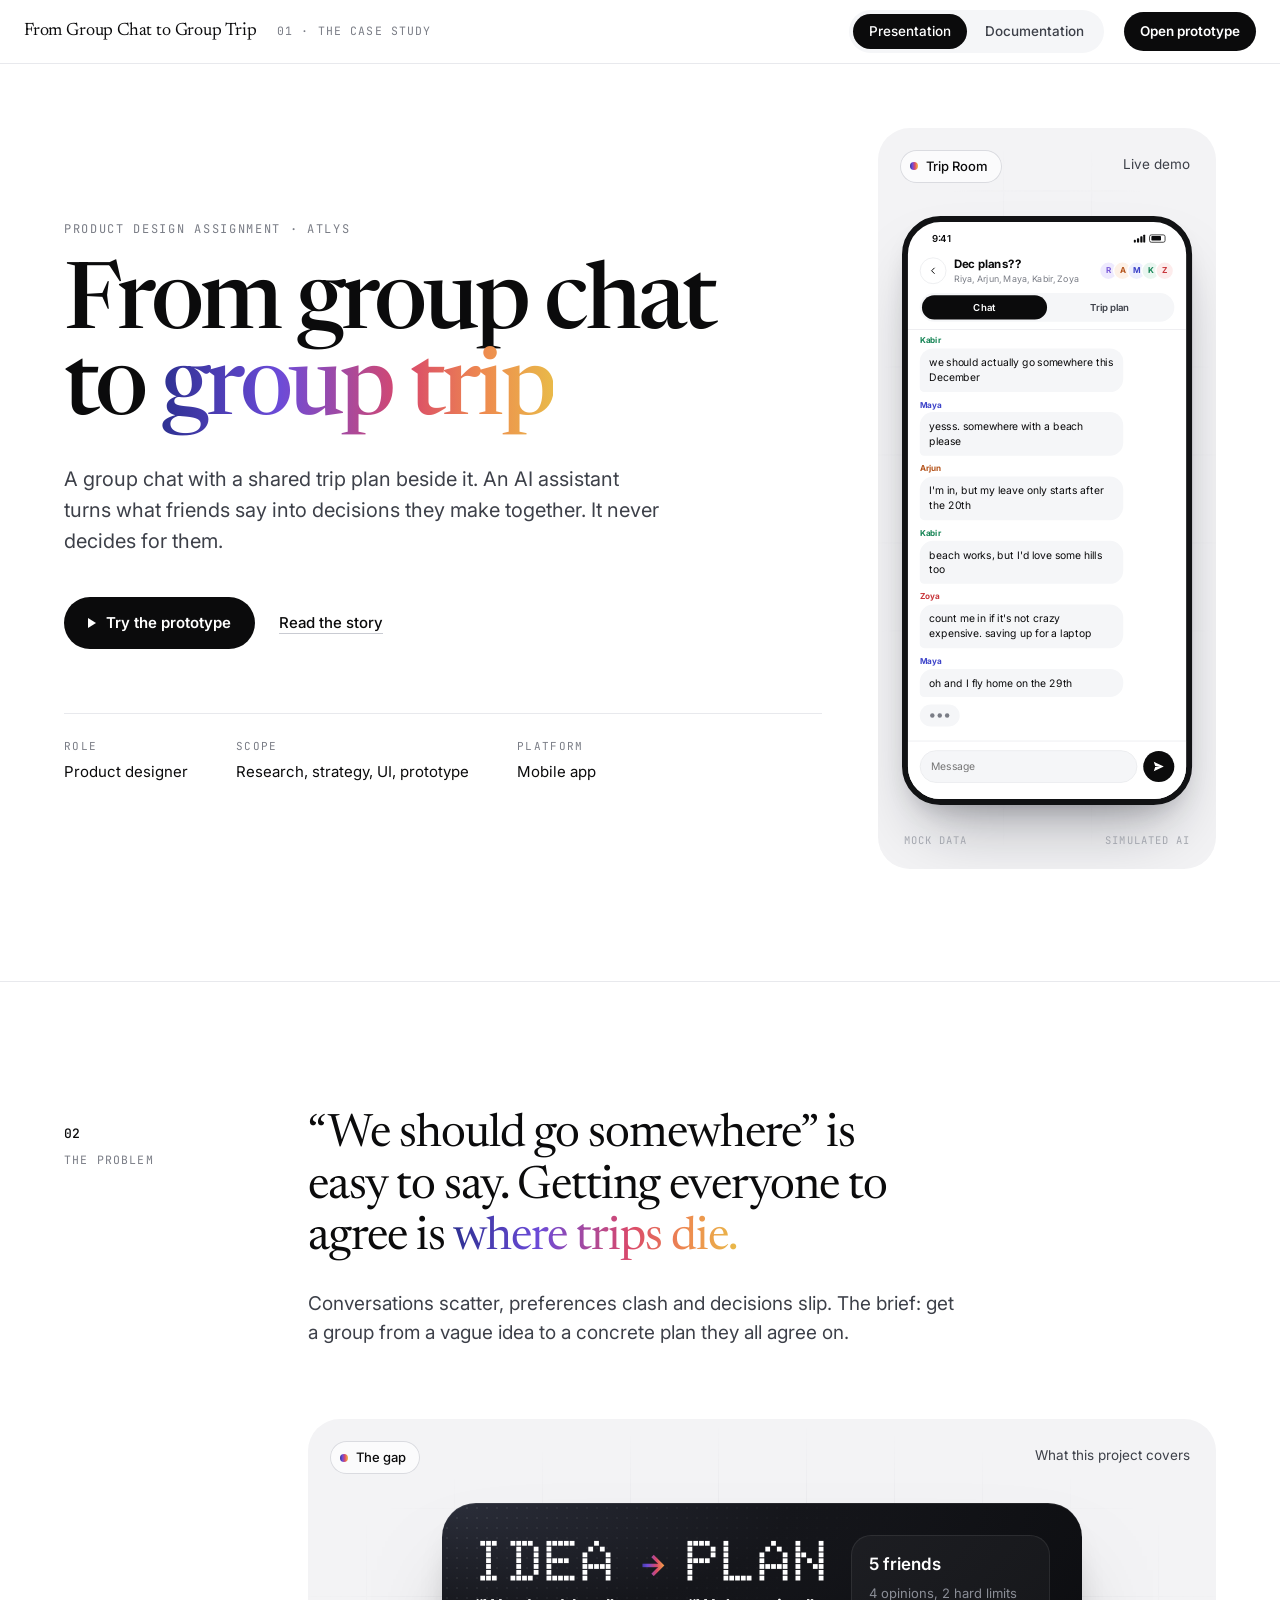
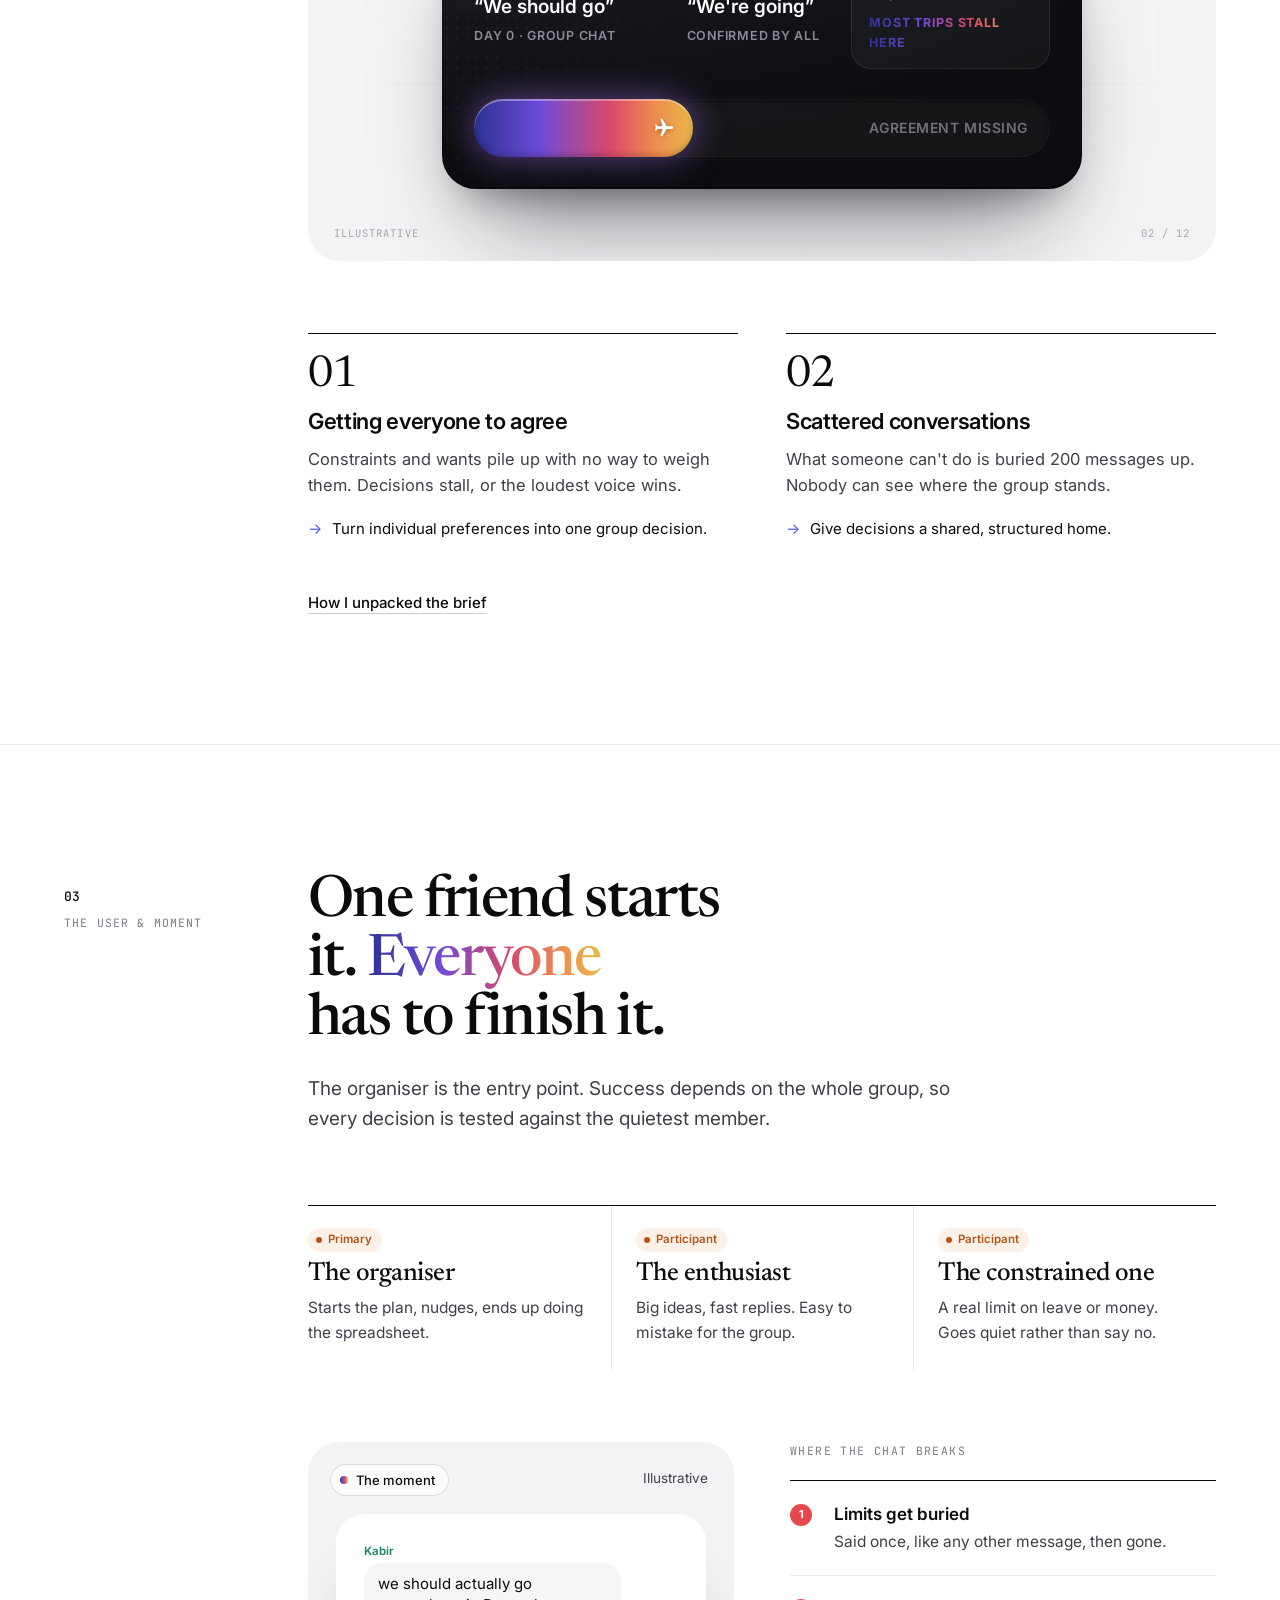
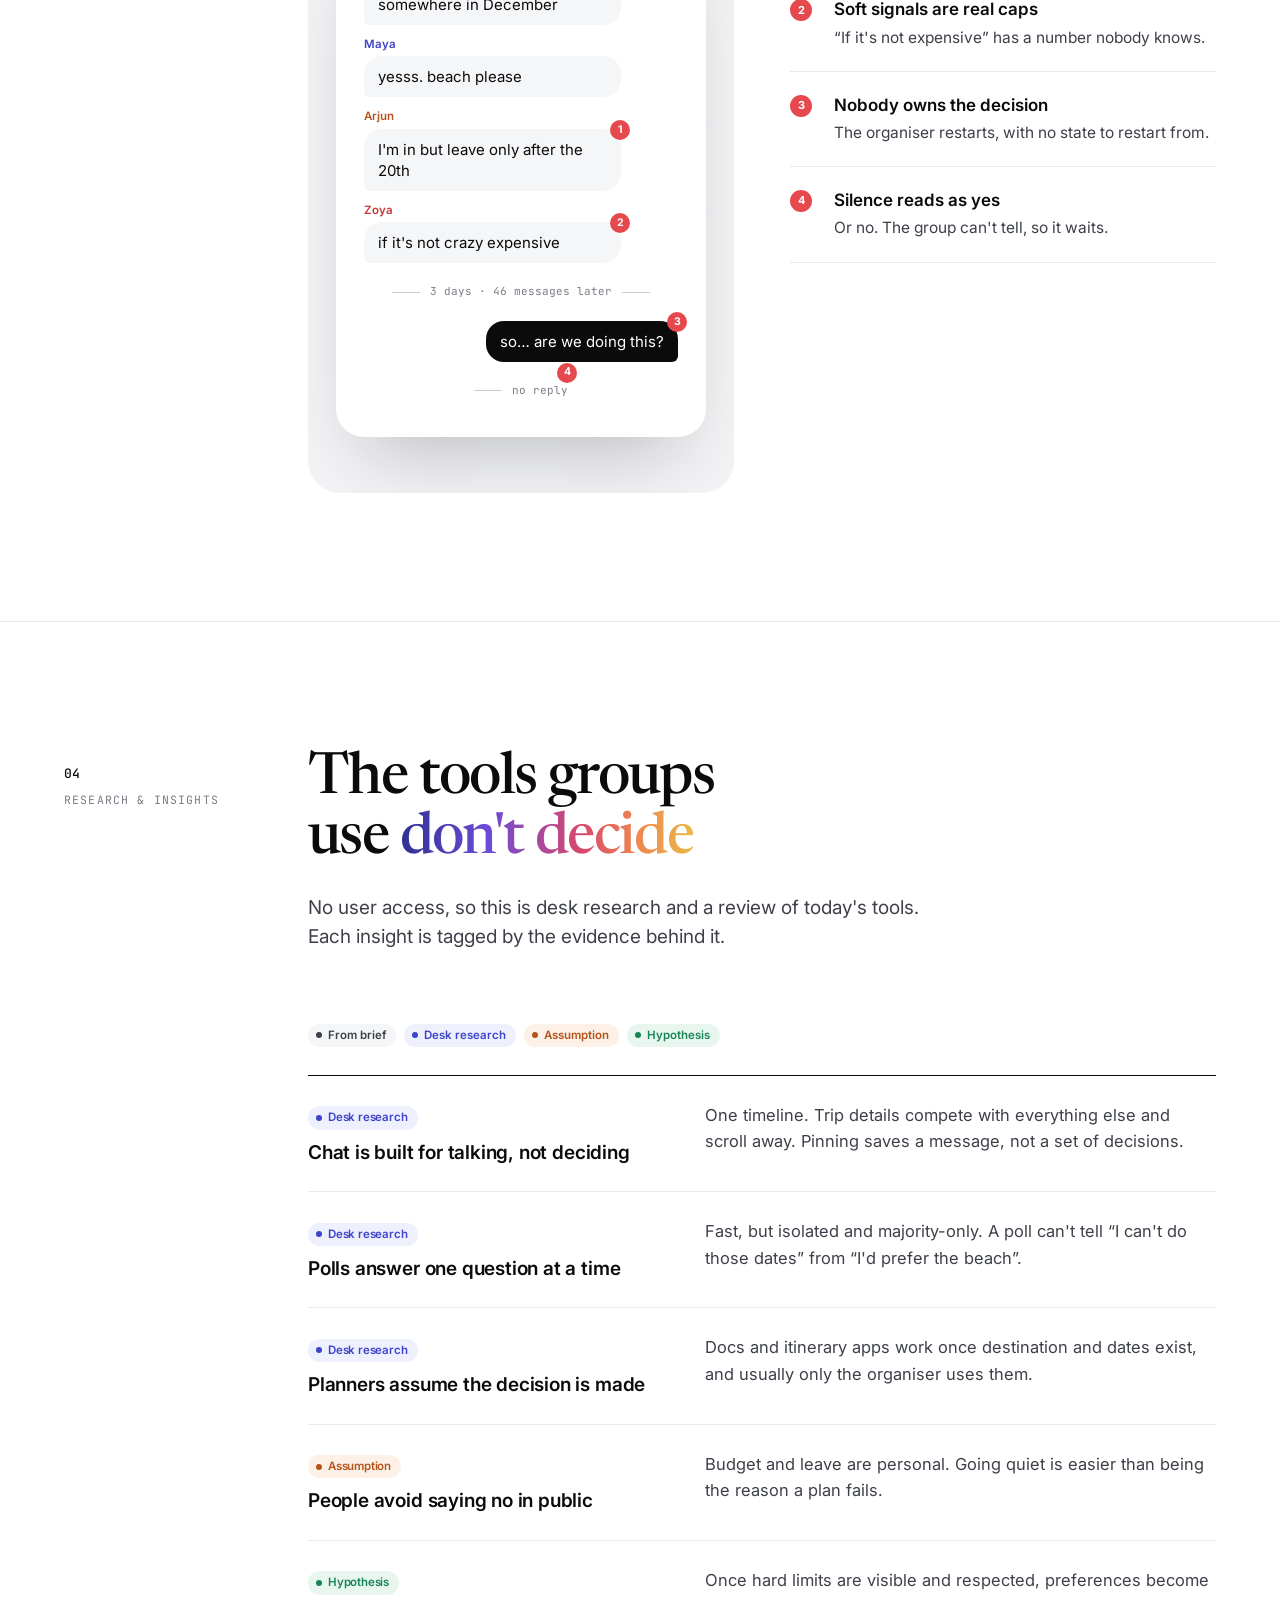
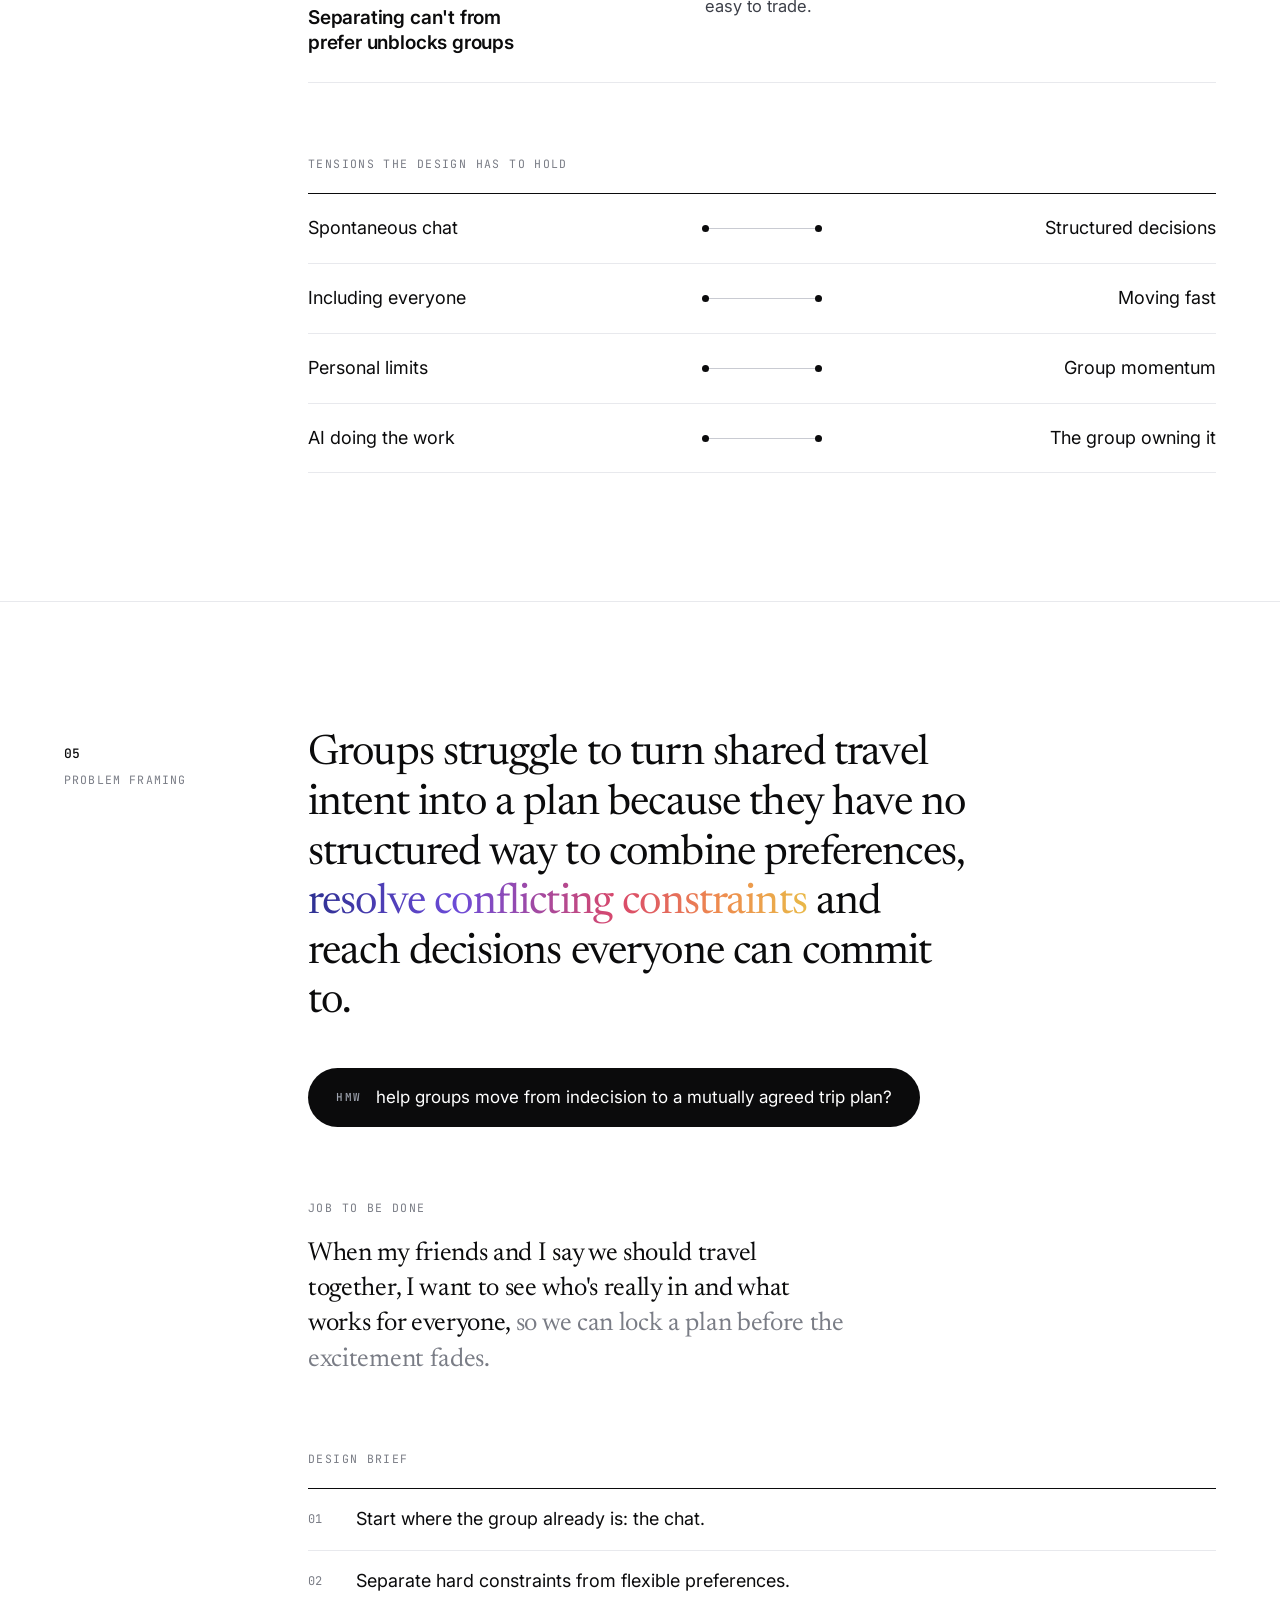
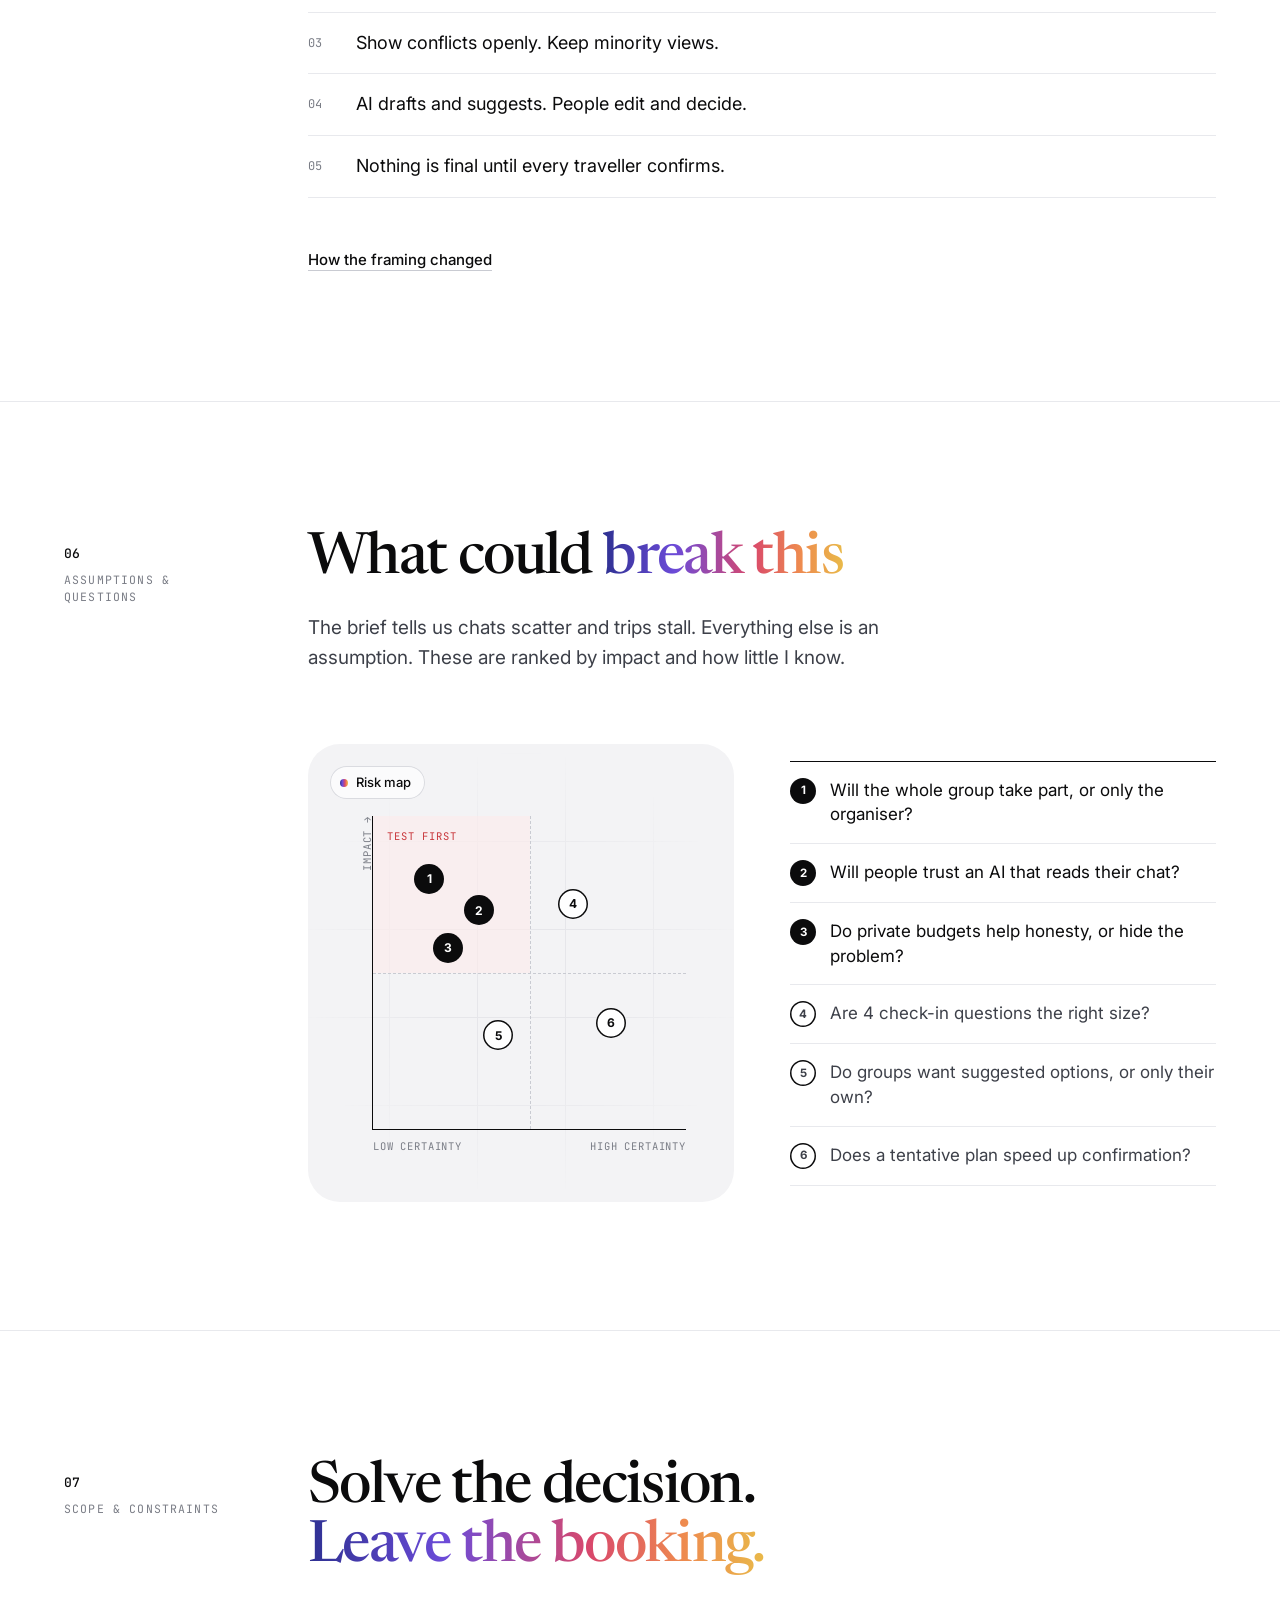
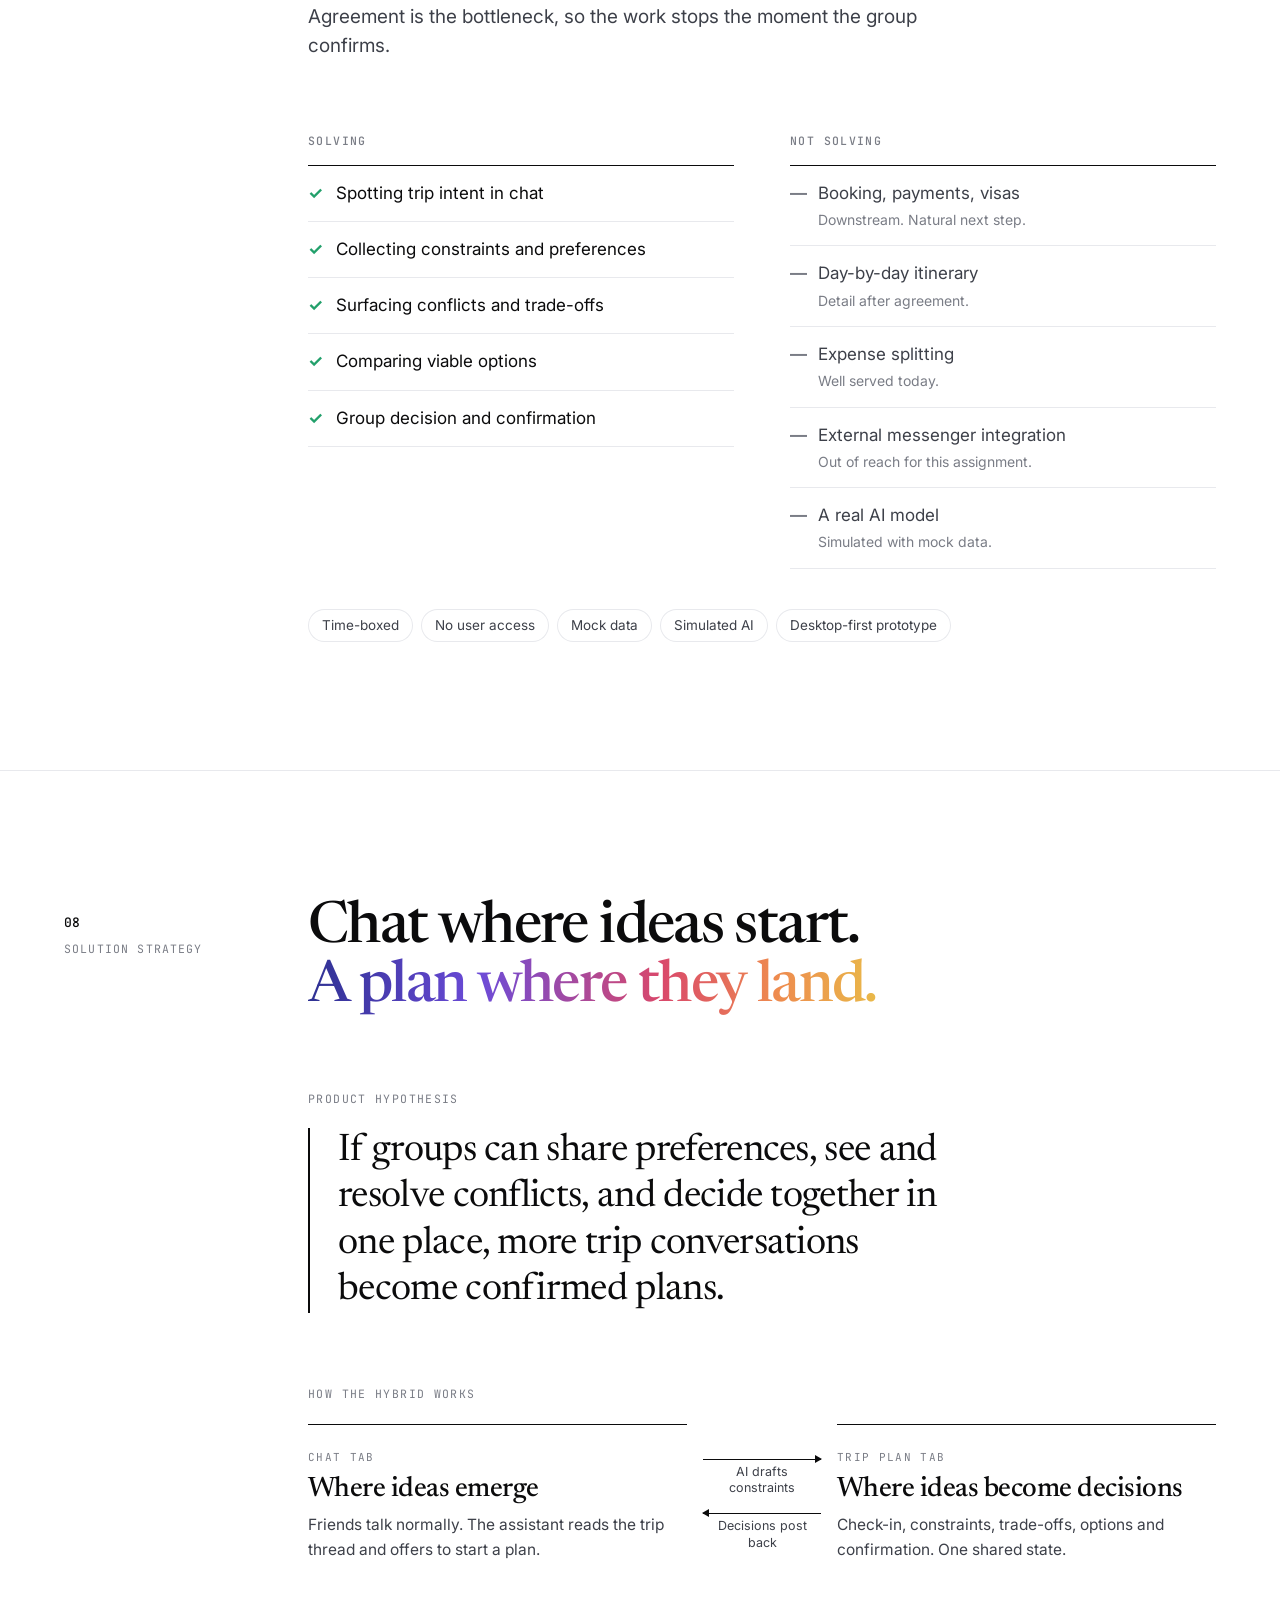
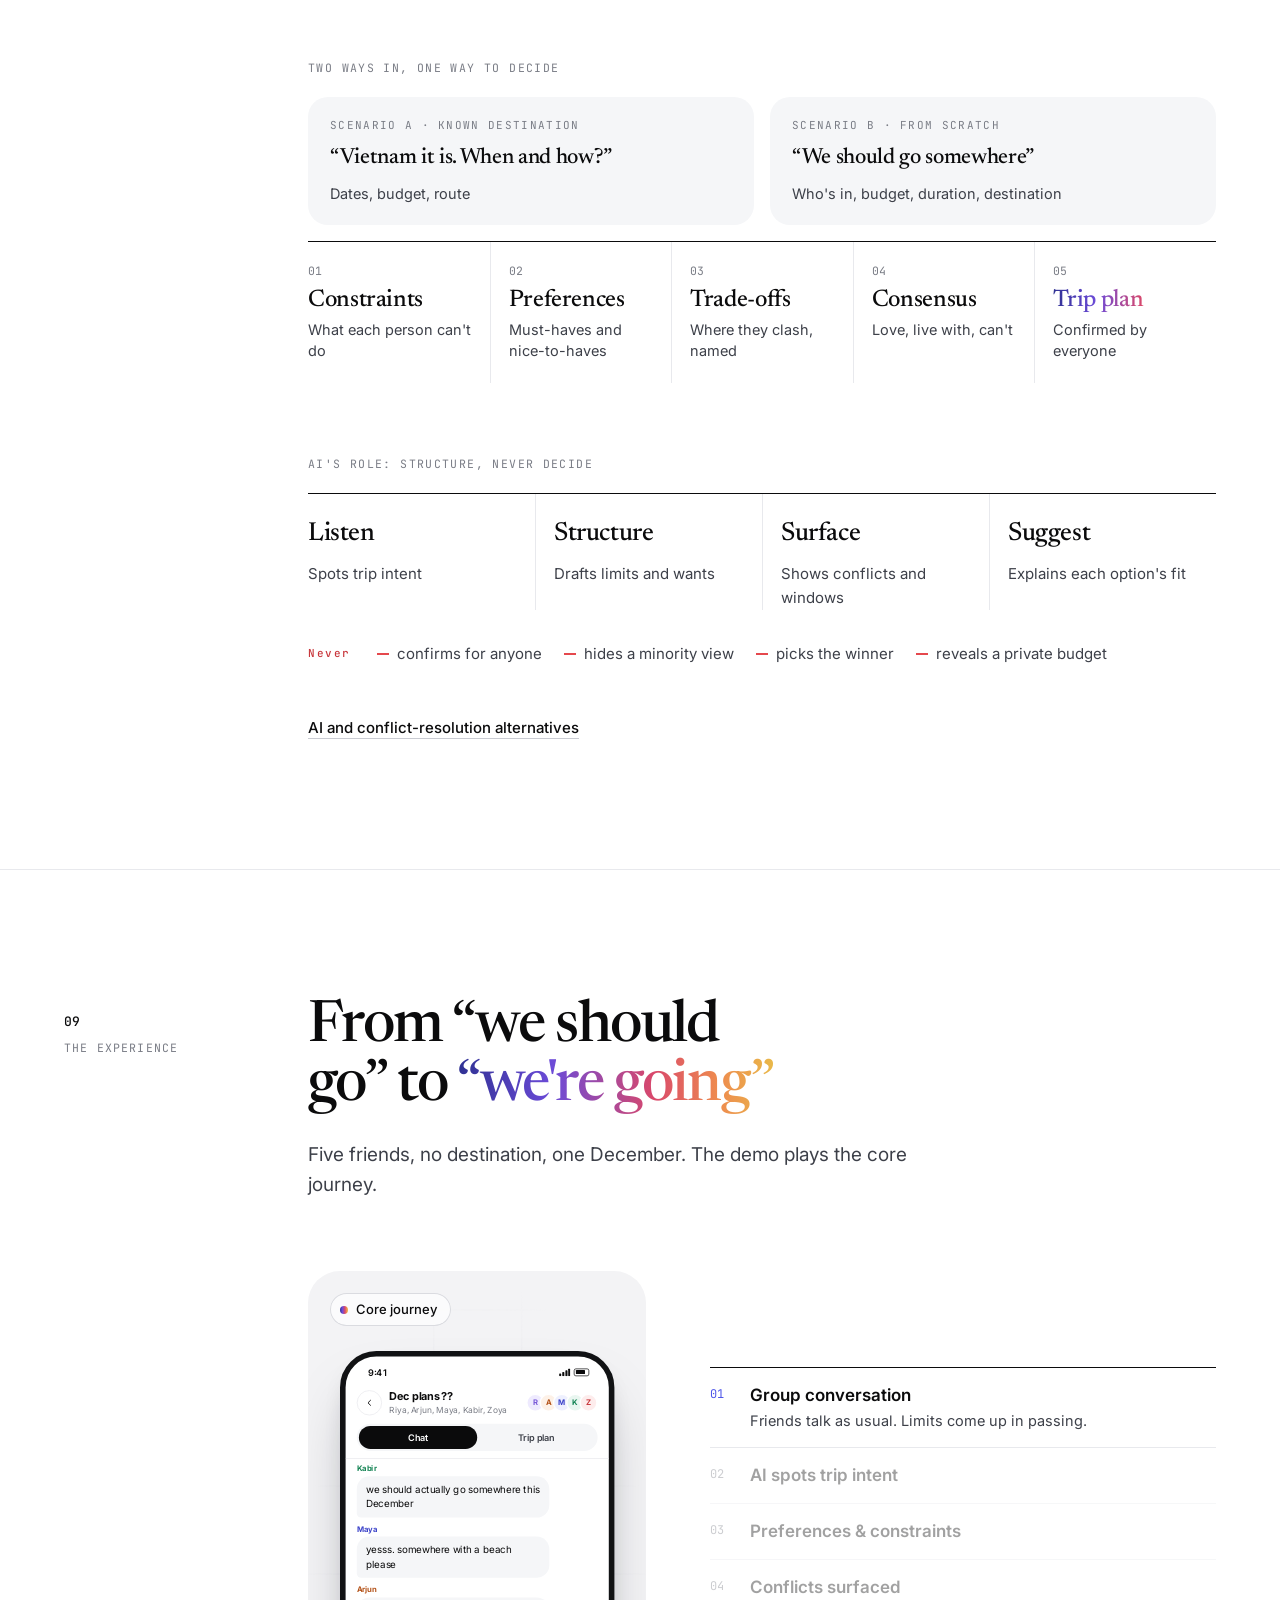
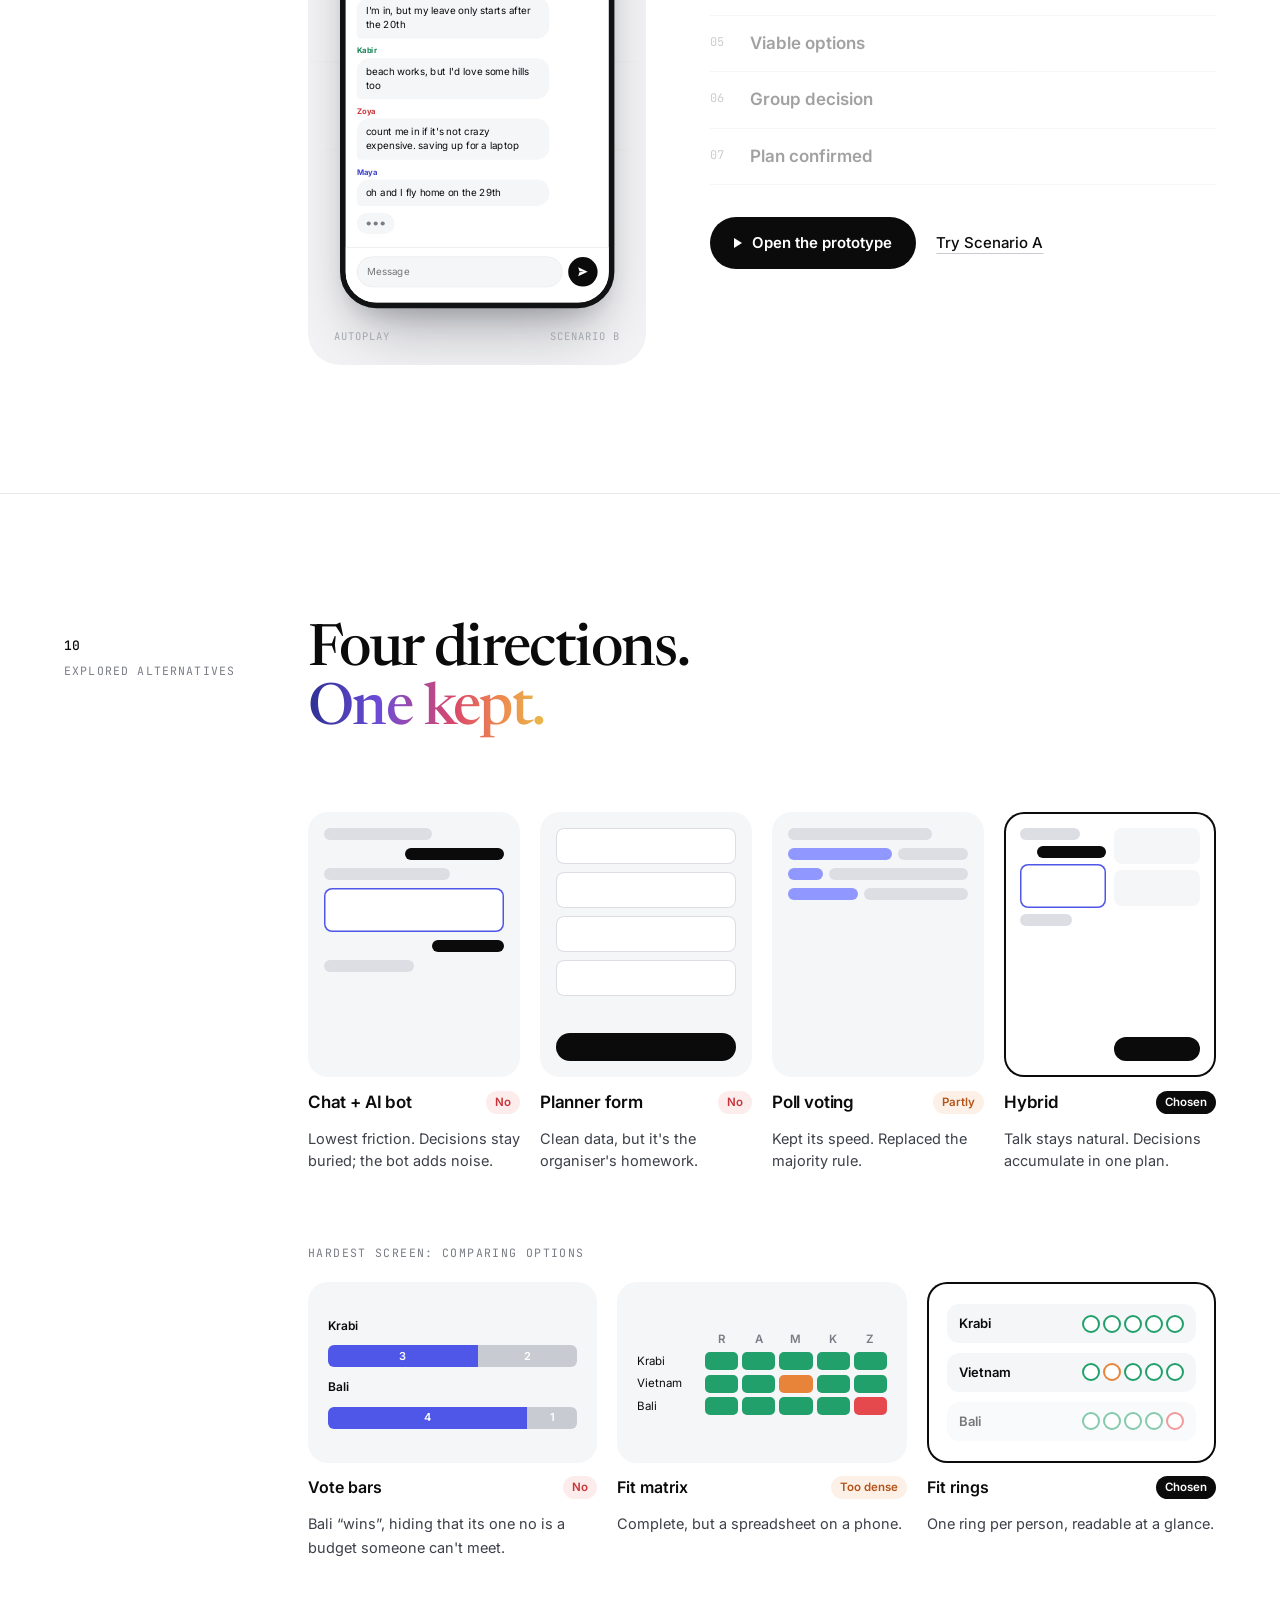
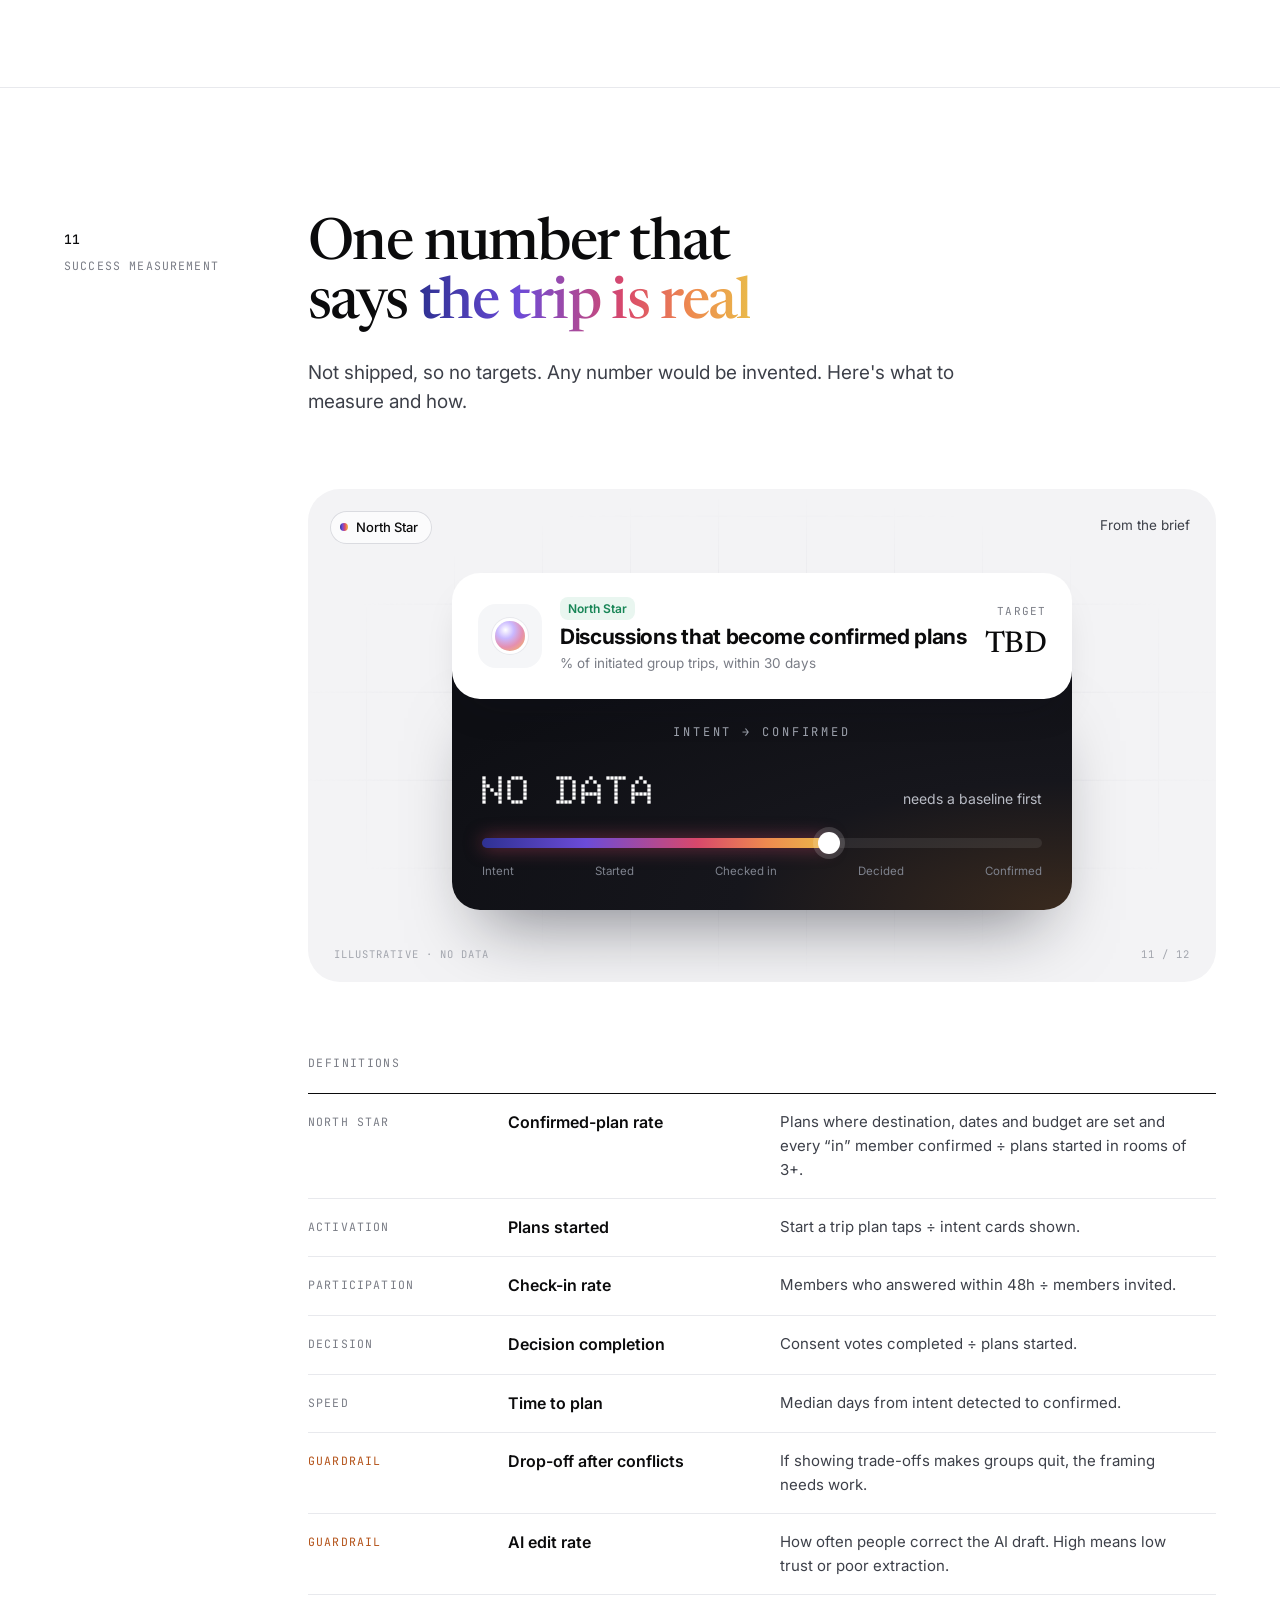
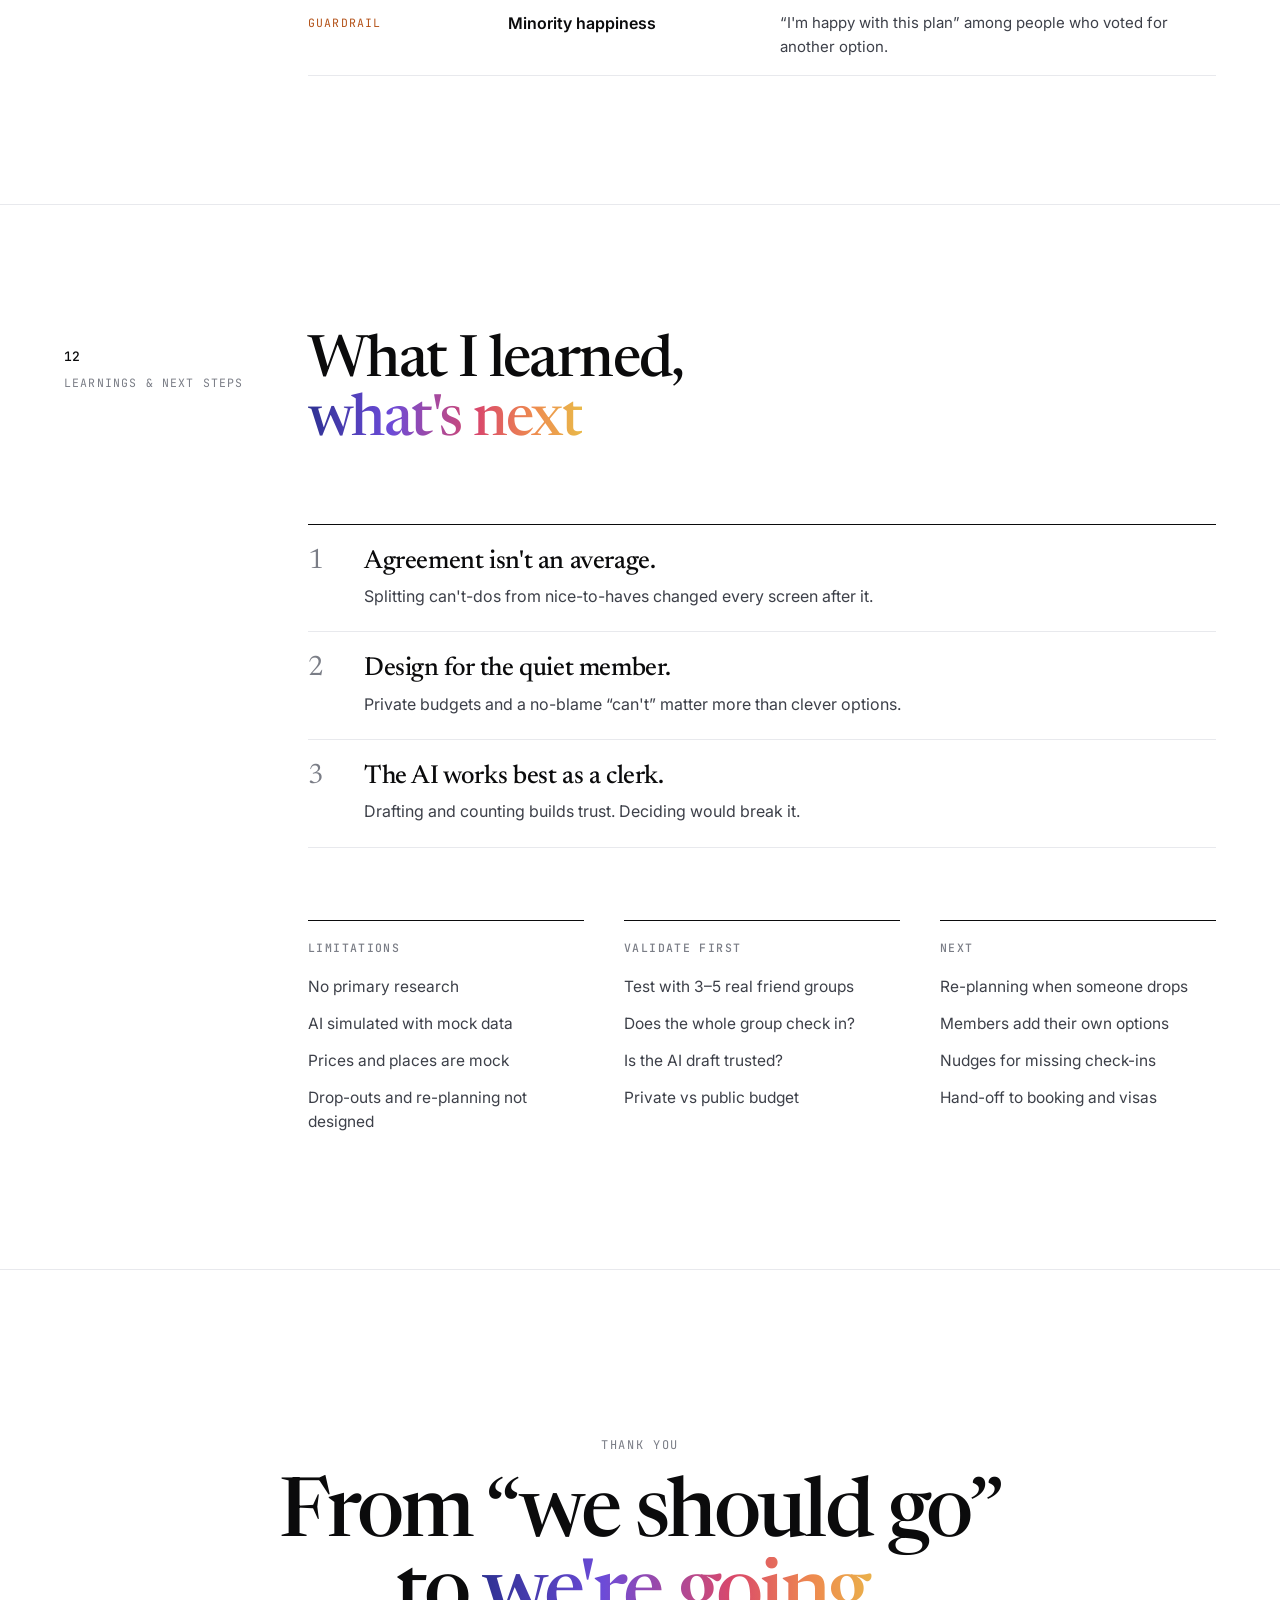
==== commit b110ca66: "Redesign case study layout and trim copy Editorial two-column grid with hairline rows, specimen stag" ====
--- a/case-study/index.html
+++ b/case-study/index.html
@@ -7,13 +7,14 @@
 <meta name="description" content="Product design case study: helping groups of friends move from 'we should go somewhere' to a trip plan everyone agreed to.">
 <link rel="preconnect" href="https://fonts.googleapis.com">
 <link rel="preconnect" href="https://fonts.gstatic.com" crossorigin>
-<link rel="stylesheet" href="https://fonts.googleapis.com/css2?family=Newsreader:opsz,wght@6..72,400;6..72,500&family=Inter:wght@400;500;600;700&family=JetBrains+Mono:wght@400;500&display=swap">
+<link rel="stylesheet" href="https://fonts.googleapis.com/css2?family=Doto:wght@700;800&family=Newsreader:opsz,wght@6..72,400;6..72,500&family=Inter:wght@400;500;600;700&family=JetBrains+Mono:wght@400;500&display=swap">
 <link rel="stylesheet" href="styles.css">
 </head>
 <body>
 
 <header class="top">
-  <span class="brand">From Group Chat to Group Trip<small>CASE STUDY</small></span>
+  <a class="brand" href="#s01">From Group Chat to Group Trip</a>
+  <span class="where" id="where">01 · The case study</span>
   <span class="sp"></span>
   <div class="mode" role="group" aria-label="Reading mode">
     <button data-mode="pres" aria-pressed="true">Presentation</button>
@@ -22,494 +23,469 @@
   <button class="btn sm" data-open="scratch">Open prototype</button>
 </header>
 <div class="progress" aria-hidden="true"></div>
-<nav class="rail" aria-label="Sections"></nav>
 
 <main>
 
-<!-- ===================== 01 ===================== -->
+<!-- 01 · CASE STUDY -->
 <section class="sec hero" id="s01" data-n="01" data-t="The case study">
   <div class="wrap">
     <div class="rv">
-      <span class="eyebrow"><b>01</b> Product design assignment</span>
+      <span class="ey">Product design assignment · Atlys</span>
       <h1>From group chat<br>to <span class="prism">group trip</span></h1>
-      <p class="lead">Trip Room keeps the group chat and adds a shared trip plan beside it. An AI assistant listens, structures what people say, and helps the group land on a plan everyone agreed to. It never decides for them.</p>
-      <div class="ctas"><button class="btn" data-open="scratch">Try the prototype</button><a class="link" href="#s02">Start the story ↓</a></div>
+      <p class="lede">A group chat with a shared trip plan beside it. An AI assistant turns what friends say into decisions they make together. It never decides for them.</p>
+      <div class="ctas"><button class="btn" data-open="scratch"><span class="play"></span>Try the prototype</button><a class="link" href="#s02">Read the story</a></div>
       <div class="meta">
-        <div><b>Role</b>Product designer</div>
-        <div><b>Scope</b>Research · Strategy · UI · Prototype</div>
-        <div><b>Platform</b>Mobile, inside a travel app</div>
+        <div><span>Role</span>Product designer</div>
+        <div><span>Scope</span>Research, strategy, UI, prototype</div>
+        <div><span>Platform</span>Mobile app</div>
       </div>
     </div>
     <div class="stage rv">
-      <div class="crop"><div class="phonebox" style="--s:.8"><div id="heroPhone" aria-label="Autoplaying demo of the Trip Room prototype"></div></div></div>
-    </div>
-  </div>
-</section>
-
-<!-- ===================== 02 ===================== -->
+      <div class="stagebox tall"><span class="lab"><i></i>Trip Room</span><span class="cap">Live demo</span>
+        <div class="phonebox" style="--s:.74"><div id="heroPhone" aria-label="Autoplaying demo of the Trip Room prototype"></div></div>
+        <div class="ft"><span>Mock data</span><span>Simulated AI</span></div></div>
+    </div>
+  </div>
+</section>
+
+<!-- 02 · PROBLEM -->
 <section class="sec" id="s02" data-n="02" data-t="The problem">
   <div class="wrap">
-    <div class="shead rv">
-      <span class="eyebrow"><b>02</b> The problem</span>
-      <p class="brief" style="margin-top:20px">“We should go somewhere” is easy to say. Getting everyone to agree on <span class="prism">where, when and how much</span> is where trips die.</p>
-      <p class="lead">Conversations scatter across group chats, preferences conflict and decisions slip. The brief: get a group from a vague idea to a concrete plan they all agree on.</p>
-    </div>
-    <div class="grid2 rv">
-      <div class="signal"><span class="ev brief">Signal 01 · from brief</span><span class="big">Getting everyone to agree</span><p style="color:var(--ink2)">People bring different constraints and wants. The group has no way to weigh them, so decisions stall or the loudest voice wins.</p><div class="opp"><b>DESIGN OPPORTUNITY</b>Move the group from individual preferences to a collective decision.</div></div>
-      <div class="signal"><span class="ev brief">Signal 02 · from brief</span><span class="big">Scattered conversations</span><p style="color:var(--ink2)">What someone can or can't do is buried 200 messages up. Nobody can see where the group actually stands.</p><div class="opp"><b>DESIGN OPPORTUNITY</b>Bring the conversation and its decisions into one shared, structured space.</div></div>
-    </div>
-    <div class="journey rv" aria-label="How the brief was unpacked">
-      <div class="st"><span>1</span><b>Brief</b><p>Vague intent → agreed plan</p></div>
-      <div class="st"><span>2</span><b>Two signals</b><p>Agreement · Scattered talk</p></div>
-      <div class="st"><span>3</span><b>Moment</b><p>When chat stops moving</p></div>
-      <div class="st"><span>4</span><b>Problem statement</b><p>No structure for decisions</p></div>
-      <div class="st"><span>5</span><b>How might we</b><p>Indecision → agreed plan</p></div>
-    </div>
-    <div class="docjump"><button class="link" data-doc="d02">How the brief was unpacked →</button></div>
-
-    <div class="doc" id="d02">
-      <div class="dk">Documentation · unpacking the brief</div>
-      <div class="cols">
+    <div class="idx"><b>02</b><span>The problem</span></div>
+    <div class="body-col">
+      <p class="quote rv">“We should go somewhere” is easy to say. Getting everyone to agree is <span class="prism">where trips die.</span></p>
+      <p class="lede rv">Conversations scatter, preferences clash and decisions slip. The brief: get a group from a vague idea to a concrete plan they all agree on.</p>
+
+      <div class="block rv">
+        <div class="stagebox"><span class="lab"><i></i>The gap</span><span class="cap">What this project covers</span>
+          <div class="ticket">
+            <div class="top2">
+              <div class="city"><span class="code">IDEA</span><b>“We should go”</b><span>Day 0 · group chat</span></div>
+              <span class="arw">→</span>
+              <div class="city"><span class="code">PLAN</span><b>“We're going”</b><span>Confirmed by all</span></div>
+              <div class="side2"><b>5 friends</b><span>4 opinions, 2 hard limits</span><em>Most trips stall here</em></div>
+            </div>
+            <div class="track"><div class="fill" style="--p:38%"><svg viewBox="0 0 24 24" fill="currentColor"><path d="M21 16v-2l-8-5V3.5a1.5 1.5 0 0 0-3 0V9l-8 5v2l8-2.5V19l-2 1.5V22l3.5-1 3.5 1v-1.5L13 19v-5.5z" transform="rotate(90 12 12)"/></svg></div><span class="rem">AGREEMENT MISSING</span></div>
+          </div>
+          <div class="ft"><span>Illustrative</span><span>02 / 12</span></div></div>
+      </div>
+
+      <div class="block ncols rv">
+        <div><span class="n">01</span><h3>Getting everyone to agree</h3><p>Constraints and wants pile up with no way to weigh them. Decisions stall, or the loudest voice wins.</p><span class="opp">Turn individual preferences into one group decision.</span></div>
+        <div><span class="n">02</span><h3>Scattered conversations</h3><p>What someone can't do is buried 200 messages up. Nobody can see where the group stands.</p><span class="opp">Give decisions a shared, structured home.</span></div>
+      </div>
+      <div class="docjump"><button class="link" data-doc="d02">How I unpacked the brief</button></div>
+
+      <div class="doc" id="d02">
+        <div class="dk">Documentation · unpacking the brief</div>
+        <div class="cols">
+          <div><h4>Reading the brief</h4><p><b>“We should go somewhere”</b> is intent with no owner, date or budget. <b>“A concrete plan the group agrees on”</b> has four visible parts (destination, dates, budget, itinerary) and one hidden part: <b>agreement</b>.</p><p>Travel products already help with the visible parts. Nobody owns agreement, so I treated it as the core problem.</p></div>
+          <div><h4>What “agree” has to mean</h4><p>Not a majority vote. If 3 of 5 want Bali and one can't afford it, the trip loses a person or quietly dies. My definition: <b>every traveller confirms a plan that respects their hard limits.</b> Preferences can lose; limits can't be ignored.</p></div>
+          <div><h4>Reading the two signals</h4><ul><li><b>Agreement</b> is a decision problem: inputs are uneven, mixed (can't-dos next to nice-to-haves) and conflicting.</li><li><b>Scattered talk</b> is a memory problem: the information exists, but nobody can see the current state.</li></ul></div>
+          <div><h4>Questions I asked</h4><ul><li>Who starts the trip, and who carries it?</li><li>Do groups already know where? This led to two scenarios.</li><li>What does a group need to see to feel it has decided?</li><li>What makes someone say “I can't” early instead of going quiet?</li></ul></div>
+        </div>
+      </div>
+    </div>
+  </div>
+</section>
+
+<!-- 03 · USER & MOMENT -->
+<section class="sec" id="s03" data-n="03" data-t="The user & moment">
+  <div class="wrap">
+    <div class="idx"><b>03</b><span>The user &amp; moment</span></div>
+    <div class="body-col">
+      <h2 class="h2 rv">One friend starts it. <span class="prism">Everyone</span> has to finish it.</h2>
+      <p class="lede rv">The organiser is the entry point. Success depends on the whole group, so every decision is tested against the quietest member.</p>
+      <div class="block roles rv">
+        <div><span class="ev ev-assume">Primary</span><b>The organiser</b><p>Starts the plan, nudges, ends up doing the spreadsheet.</p></div>
+        <div><span class="ev ev-assume">Participant</span><b>The enthusiast</b><p>Big ideas, fast replies. Easy to mistake for the group.</p></div>
+        <div><span class="ev ev-assume">Participant</span><b>The constrained one</b><p>A real limit on leave or money. Goes quiet rather than say no.</p></div>
+      </div>
+      <div class="block moment rv">
+        <div class="stagebox" style="padding:72px 28px 56px"><span class="lab"><i></i>The moment</span><span class="cap">Illustrative</span>
+          <div class="chatlog" style="width:100%;max-width:420px;background:#fff;box-shadow:0 40px 70px -30px rgba(15,17,30,.25)">
+            <div class="row"><span class="who" style="color:#178556">Kabir</span><span class="b" style="background:#F5F6F8">we should actually go somewhere in December</span></div>
+            <div class="row"><span class="who" style="color:#3D44C9">Maya</span><span class="b" style="background:#F5F6F8">yesss. beach please</span></div>
+            <div class="row"><span class="who" style="color:#B4531A">Arjun</span><span class="b" style="background:#F5F6F8" data-n="1">I'm in but leave only after the 20th</span></div>
+            <div class="row"><span class="who" style="color:#C8363B">Zoya</span><span class="b" style="background:#F5F6F8" data-n="2">if it's not crazy expensive</span></div>
+            <div class="gap">3 days · 46 messages later</div>
+            <div class="row me"><span class="b" data-n="3">so… are we doing this?</span></div>
+            <div class="gap" data-n="4">no reply</div>
+          </div></div>
         <div>
-          <div class="block"><h4>Reading the brief word by word</h4>
-            <p>The brief describes two end points. <b>“We should go somewhere”</b> is intent with no commitment: no owner, no date, no budget. <b>“A concrete trip plan the group agrees on”</b> has four parts: a destination, dates, a budget and an itinerary, plus one hidden part, which is <b>agreement</b>.</p>
-            <p>Most travel products already help with destination, dates and itinerary. Agreement is the part nobody owns. So I treated agreement, not planning, as the core problem.</p></div>
-          <div class="block"><h4>What “agrees” has to mean</h4>
-            <p>Agreement isn't a majority vote. If 3 of 5 want Bali but one person can't afford it, the trip either loses a person or quietly dies. I defined agreement as: <b>every traveller has confirmed a plan that respects their hard constraints</b>. Preferences can lose; constraints can't be ignored.</p></div>
-        </div>
+          <span class="kicker">Where the chat breaks</span>
+          <ol class="breaks">
+            <li><i>1</i><div><b>Limits get buried</b><span>Said once, like any other message, then gone.</span></div></li>
+            <li><i>2</i><div><b>Soft signals are real caps</b><span>“If it's not expensive” has a number nobody knows.</span></div></li>
+            <li><i>3</i><div><b>Nobody owns the decision</b><span>The organiser restarts, with no state to restart from.</span></div></li>
+            <li><i>4</i><div><b>Silence reads as yes</b><span>Or no. The group can't tell, so it waits.</span></div></li>
+          </ol>
+        </div>
+      </div>
+      <div class="doc" id="d03">
+        <div class="dk">Documentation · choosing the user</div>
+        <div class="cols">
+          <div><h4>Organiser as entry, group as success</h4><p>Designing only for the organiser produces an admin tool: one person plans, the rest are asked to “check the doc”. That fixes effort, not agreement. So the organiser starts the room, but a plan only counts when every member confirms.</p><p>The three roles are <b>assumptions</b> from desk research and personal experience, not interview findings. They're used to stress-test decisions.</p></div>
+          <div><h4>Context I assumed</h4><ul><li>Groups of 4–8 friends who already chat daily.</li><li>Short leisure trips of 3–7 days, often short-haul international.</li><li>Uneven budgets and leave across the group.</li><li>The idea starts in chat, usually around a holiday.</li></ul></div>
+        </div>
+      </div>
+    </div>
+  </div>
+</section>
+
+<!-- 04 · RESEARCH -->
+<section class="sec" id="s04" data-n="04" data-t="Research & insights">
+  <div class="wrap">
+    <div class="idx"><b>04</b><span>Research &amp; insights</span></div>
+    <div class="body-col">
+      <h2 class="h2 rv">The tools groups use <span class="prism">don't decide</span></h2>
+      <p class="lede rv">No user access, so this is desk research and a review of today's tools. Each insight is tagged by the evidence behind it.</p>
+      <div class="block rv">
+        <div class="legend"><span class="ev ev-brief">From brief</span><span class="ev ev-desk">Desk research</span><span class="ev ev-assume">Assumption</span><span class="ev ev-hyp">Hypothesis</span></div>
+        <ul class="rows">
+          <li><h3><span class="ev ev-desk">Desk research</span>Chat is built for talking, not deciding</h3><p>One timeline. Trip details compete with everything else and scroll away. Pinning saves a message, not a set of decisions.</p></li>
+          <li><h3><span class="ev ev-desk">Desk research</span>Polls answer one question at a time</h3><p>Fast, but isolated and majority-only. A poll can't tell “I can't do those dates” from “I'd prefer the beach”.</p></li>
+          <li><h3><span class="ev ev-desk">Desk research</span>Planners assume the decision is made</h3><p>Docs and itinerary apps work once destination and dates exist, and usually only the organiser uses them.</p></li>
+          <li><h3><span class="ev ev-assume">Assumption</span>People avoid saying no in public</h3><p>Budget and leave are personal. Going quiet is easier than being the reason a plan fails.</p></li>
+          <li><h3><span class="ev ev-hyp">Hypothesis</span>Separating can't from prefer unblocks groups</h3><p>Once hard limits are visible and respected, preferences become easy to trade.</p></li>
+        </ul>
+      </div>
+      <div class="block rv">
+        <span class="kicker">Tensions the design has to hold</span>
+        <div class="tensions">
+          <div class="tension"><span>Spontaneous chat</span><i></i><span>Structured decisions</span></div>
+          <div class="tension"><span>Including everyone</span><i></i><span>Moving fast</span></div>
+          <div class="tension"><span>Personal limits</span><i></i><span>Group momentum</span></div>
+          <div class="tension"><span>AI doing the work</span><i></i><span>The group owning it</span></div>
+        </div>
+      </div>
+      <div class="doc" id="d04">
+        <div class="dk">Documentation · research approach</div>
+        <div class="cols">
+          <div><h4>What I did</h4><ul><li><b>Desk research</b> on how groups organise trips: messenger threads, in-chat polls, shared docs, itinerary apps, expense splitters, and the hand-offs between them.</li><li><b>Tool review</b> of the decision points in common messenger polls and collaborative itinerary apps.</li><li><b>Personal experience</b>, used only to generate questions, never as evidence.</li></ul><p>No interviews or surveys were run, so there are <b>no participant quotes or statistics</b> here.</p></div>
+          <div><h4>With more time</h4><ul><li>Read 10–15 real trip threads (with consent) and map where they stalled.</li><li>Interview 6–8 organisers about the work between “we should go” and booking.</li><li>Interview people who dropped out of a group trip.</li><li>Inside a travel app: check how often several users from one group search the same destination.</li></ul></div>
+          <div class="full"><h4>Also observed</h4><p><span class="ev ev-assume">Assumption</span> Momentum has a short half-life. If a group sees no visible progress in the first days, the idea fades, so speed to a first decision matters more than completeness.</p></div>
+        </div>
+      </div>
+    </div>
+  </div>
+</section>
+
+<!-- 05 · FRAMING -->
+<section class="sec" id="s05" data-n="05" data-t="Problem framing">
+  <div class="wrap">
+    <div class="idx"><b>05</b><span>Problem framing</span></div>
+    <div class="body-col">
+      <p class="stmt rv">Groups struggle to turn shared travel intent into a plan because they have no structured way to combine preferences, <span class="prism">resolve conflicting constraints</span> and reach decisions everyone can commit to.</p>
+      <div class="rv"><span class="hmw"><b>HMW</b>help groups move from indecision to a mutually agreed trip plan?</span></div>
+      <div class="block rv">
+        <span class="kicker">Job to be done</span>
+        <p class="jtbd">When my friends and I say we should travel together, I want to see who's really in and what works for everyone, <em>so we can lock a plan before the excitement fades.</em></p>
+      </div>
+      <div class="block rv">
+        <span class="kicker">Design brief</span>
+        <ol class="principles">
+          <li>Start where the group already is: the chat.</li>
+          <li>Separate hard constraints from flexible preferences.</li>
+          <li>Show conflicts openly. Keep minority views.</li>
+          <li>AI drafts and suggests. People edit and decide.</li>
+          <li>Nothing is final until every traveller confirms.</li>
+        </ol>
+      </div>
+      <div class="docjump"><button class="link" data-doc="d05">How the framing changed</button></div>
+      <div class="doc" id="d05">
+        <div class="dk">Documentation · framing iterations</div>
+        <div class="tblwrap"><table>
+          <tr><th>Version</th><th>Framing</th><th>Why I moved on</th></tr>
+          <tr><td>v1</td><td>Help groups plan trips together.</td><td>Too broad. The brief is about agreement, not itineraries.</td></tr>
+          <tr><td>v2</td><td>Help groups choose a destination.</td><td>Too narrow. Groups who know where still fail on dates and money.</td></tr>
+          <tr><td>v3</td><td>Help groups vote on options.</td><td>A mechanism, not a goal. Majority votes override hard limits.</td></tr>
+          <tr><td><b>v4</b></td><td><b>Turn shared intent into an agreed plan by structuring preferences, resolving constraints and reaching decisions everyone commits to.</b></td><td>Covers both scenarios and names agreement as the outcome.</td></tr>
+        </table></div>
+        <div class="cols" style="margin-top:36px">
+          <div><h4>Participant JTBD</h4><p>When I'm invited on a group trip, I want to say what I can't do without being the one who blocks it, so the plan works for me too.</p><p>This second job forced private budgets, a no-blame “can't do it” vote and explicit confirmation.</p></div>
+          <div><h4>Opportunity</h4><p>Bring the decision into the conversation: capture constraints and preferences as people talk, show where they clash, and give the group a clear path to a plan they all confirm.</p></div>
+        </div>
+      </div>
+    </div>
+  </div>
+</section>
+
+<!-- 06 · ASSUMPTIONS -->
+<section class="sec" id="s06" data-n="06" data-t="Assumptions & questions">
+  <div class="wrap">
+    <div class="idx"><b>06</b><span>Assumptions &amp; questions</span></div>
+    <div class="body-col">
+      <h2 class="h2 rv">What could <span class="prism">break this</span></h2>
+      <p class="lede rv">The brief tells us chats scatter and trips stall. Everything else is an assumption. These are ranked by impact and how little I know.</p>
+      <div class="block risk rv">
+        <div class="stagebox" style="padding:72px 48px 72px 64px"><span class="lab"><i></i>Risk map</span>
+          <div class="mx">
+            <span class="zone"></span><span class="h"></span><span class="v"></span><span class="zl">Test first</span>
+            <span class="ax y">Impact →</span><span class="ax x">Low certainty</span><span class="ax x2">High certainty</span>
+            <span class="dot hot" style="left:18%;top:20%">1</span><span class="dot hot" style="left:34%;top:30%">2</span><span class="dot hot" style="left:24%;top:42%">3</span>
+            <span class="dot" style="left:64%;top:28%">4</span><span class="dot" style="left:40%;top:70%">5</span><span class="dot" style="left:76%;top:66%">6</span>
+          </div></div>
+        <ol class="qlist">
+          <li class="hot"><i>1</i>Will the whole group take part, or only the organiser?</li>
+          <li class="hot"><i>2</i>Will people trust an AI that reads their chat?</li>
+          <li class="hot"><i>3</i>Do private budgets help honesty, or hide the problem?</li>
+          <li><i>4</i>Are 4 check-in questions the right size?</li>
+          <li><i>5</i>Do groups want suggested options, or only their own?</li>
+          <li><i>6</i>Does a tentative plan speed up confirmation?</li>
+        </ol>
+      </div>
+      <div class="doc" id="d06">
+        <div class="dk">Documentation · assumptions and how they shaped the design</div>
+        <div class="tblwrap"><table>
+          <tr><th>#</th><th>Assumption</th><th>Design response</th><th>How to test</th></tr>
+          <tr><td>1</td><td>The whole group will take part</td><td>Check-in is 4 taps inside the chat, showing who's answered</td><td>Prototype test with real friend groups; participation rate</td></tr>
+          <tr><td>2</td><td>People accept an AI reading the trip thread</td><td>Output is a labelled draft, every line editable, nothing happens until someone taps Start</td><td>Concept test: show the AI card, ask what they expect next</td></tr>
+          <tr><td>3</td><td>Private budgets lead to honest answers</td><td>Exact number private by default; group sees “one private cap”</td><td>A/B private vs public budget; answer rate</td></tr>
+          <tr><td>4</td><td>4 questions is enough</td><td>In or out, can't-do dates, budget, vibe. The rest stays in chat</td><td>Completion by question; follow-up interviews</td></tr>
+          <tr><td>5</td><td>Groups want suggested options</td><td>Options explained by fit; members can add their own</td><td>How often suggested vs added options win</td></tr>
+          <tr><td>6</td><td>A tentative state helps</td><td>“Tentative · 3 of 5 confirmed” until everyone confirms</td><td>Time from proposal to full confirmation</td></tr>
+        </table></div>
+        <div class="cols" style="margin-top:36px">
+          <div><h4>Known, from the brief</h4><ul><li>Trip talk is scattered across group chats.</li><li>Preferences conflict.</li><li>Decisions get delayed.</li><li>Many trips never happen.</li></ul></div>
+          <div><h4>Also needs validation</h4><ul><li>Does seeing conflicts create friction or relief?</li><li>Is a veto vote fair, or does it stall groups?</li><li>When should the AI speak up in chat?</li></ul></div>
+        </div>
+      </div>
+    </div>
+  </div>
+</section>
+
+<!-- 07 · SCOPE -->
+<section class="sec" id="s07" data-n="07" data-t="Scope & constraints">
+  <div class="wrap">
+    <div class="idx"><b>07</b><span>Scope &amp; constraints</span></div>
+    <div class="body-col">
+      <h2 class="h2 rv">Solve the decision. <span class="prism">Leave the booking.</span></h2>
+      <p class="lede rv">Agreement is the bottleneck, so the work stops the moment the group confirms.</p>
+      <div class="block scope rv">
+        <div><h3>Solving</h3><ul>
+          <li>Spotting trip intent in chat</li><li>Collecting constraints and preferences</li><li>Surfacing conflicts and trade-offs</li><li>Comparing viable options</li><li>Group decision and confirmation</li></ul></div>
+        <div class="out"><h3>Not solving</h3><ul>
+          <li>Booking, payments, visas<small>Downstream. Natural next step.</small></li><li>Day-by-day itinerary<small>Detail after agreement.</small></li><li>Expense splitting<small>Well served today.</small></li><li>External messenger integration<small>Out of reach for this assignment.</small></li><li>A real AI model<small>Simulated with mock data.</small></li></ul></div>
+      </div>
+      <div class="block-sm chips rv"><span class="chip">Time-boxed</span><span class="chip">No user access</span><span class="chip">Mock data</span><span class="chip">Simulated AI</span><span class="chip">Desktop-first prototype</span></div>
+      <div class="doc" id="d07">
+        <div class="dk">Documentation · prioritisation</div>
+        <div class="cols">
+          <div><h4>How I prioritised</h4><p>Two questions per feature: <b>does it move a group closer to agreement?</b> and <b>can I show it working?</b> Both had to be yes. Features that only help after agreement (booking, itinerary, splitting costs) were cut, however useful.</p></div>
+          <div><h4>Where the chat lives</h4><p>Ideally inside the group's existing messenger. That isn't realistic here, so the prototype shows a <b>Trip Room</b> inside a travel app. The decision model doesn't depend on which chat it sits in; it could later run alongside an external messenger.</p></div>
+        </div>
+      </div>
+    </div>
+  </div>
+</section>
+
+<!-- 08 · STRATEGY -->
+<section class="sec" id="s08" data-n="08" data-t="Solution strategy">
+  <div class="wrap">
+    <div class="idx"><b>08</b><span>Solution strategy</span></div>
+    <div class="body-col">
+      <h2 class="h2 rv">Chat where ideas start. <span class="prism">A plan where they land.</span></h2>
+      <div class="block rv"><span class="kicker">Product hypothesis</span><p class="hypq">If groups can share preferences, see and resolve conflicts, and decide together in one place, more trip conversations become confirmed plans.</p></div>
+
+      <div class="block rv">
+        <span class="kicker">How the hybrid works</span>
+        <div class="hybrid">
+          <div class="side"><span class="k">Chat tab</span><b>Where ideas emerge</b><p>Friends talk normally. The assistant reads the trip thread and offers to start a plan.</p></div>
+          <div class="arrows"><div class="r"><i></i>AI drafts constraints</div><div class="l"><i></i>Decisions post back</div></div>
+          <div class="side"><span class="k">Trip plan tab</span><b>Where ideas become decisions</b><p>Check-in, constraints, trade-offs, options and confirmation. One shared state.</p></div>
+        </div>
+      </div>
+
+      <div class="block rv">
+        <span class="kicker">Two ways in, one way to decide</span>
+        <div class="scen">
+          <div><span class="k">Scenario A · known destination</span><b>“Vietnam it is. When and how?”</b><span>Dates, budget, route</span></div>
+          <div><span class="k">Scenario B · from scratch</span><b>“We should go somewhere”</b><span>Who's in, budget, duration, destination</span></div>
+        </div>
+        <div class="fw">
+          <div><i>01</i><b>Constraints</b><span>What each person can't do</span></div>
+          <div><i>02</i><b>Preferences</b><span>Must-haves and nice-to-haves</span></div>
+          <div><i>03</i><b>Trade-offs</b><span>Where they clash, named</span></div>
+          <div><i>04</i><b>Consensus</b><span>Love, live with, can't</span></div>
+          <div><i>05</i><b>Trip plan</b><span>Confirmed by everyone</span></div>
+        </div>
+      </div>
+
+      <div class="block rv">
+        <span class="kicker">AI's role: structure, never decide</span>
+        <div class="ai-row">
+          <div><b>Listen</b><span>Spots trip intent</span></div>
+          <div><b>Structure</b><span>Drafts limits and wants</span></div>
+          <div><b>Surface</b><span>Shows conflicts and windows</span></div>
+          <div><b>Suggest</b><span>Explains each option's fit</span></div>
+        </div>
+        <div class="never"><b>Never</b><span>confirms for anyone</span><span>hides a minority view</span><span>picks the winner</span><span>reveals a private budget</span></div>
+      </div>
+      <div class="docjump"><button class="link" data-doc="d08">AI and conflict-resolution alternatives</button></div>
+      <div class="doc" id="d08">
+        <div class="dk">Documentation · decision model</div>
+        <div class="cols">
+          <div><h4>How the AI could have worked</h4><div class="tblwrap"><table><tr><th>Model</th><th>Trade-off</th><th>Verdict</th></tr>
+            <tr><td>Bot member answering questions</td><td>Natural, but adds noise and keeps everything unstructured</td><td>No</td></tr>
+            <tr><td>Silent sidebar summariser</td><td>Low friction, but nobody acts on an unrequested summary</td><td>No</td></tr>
+            <tr><td>Auto-planner proposing a full trip</td><td>Fast, but the group decided nothing; low ownership</td><td>No</td></tr>
+            <tr><td><b>Structured moderator</b></td><td>Drafts, asks, surfaces, suggests. People stay in control</td><td><b>Yes</b></td></tr></table></div></div>
+          <div><h4>How the group could resolve conflicts</h4><div class="tblwrap"><table><tr><th>Approach</th><th>Problem</th><th>Used</th></tr>
+            <tr><td>Majority vote</td><td>Overrides hard limits; the minority leaves</td><td>No</td></tr>
+            <tr><td>Averaging</td><td>An average budget fits nobody</td><td>No</td></tr>
+            <tr><td>Ranked choice</td><td>Fair for preferences, blind to limits</td><td>Partly</td></tr>
+            <tr><td><b>Constraints filter first</b></td><td>Only options that respect every can't-do are votable</td><td><b>Yes</b></td></tr>
+            <tr><td><b>Consent vote</b></td><td>“Can't” works as a veto</td><td><b>Yes</b></td></tr>
+            <tr><td><b>Keep the minority view</b></td><td>The losing preference is written into the plan</td><td><b>Yes</b></td></tr></table></div></div>
+        </div>
+      </div>
+    </div>
+  </div>
+</section>
+
+<!-- 09 · EXPERIENCE -->
+<section class="sec" id="s09" data-n="09" data-t="The experience">
+  <div class="wrap">
+    <div class="idx"><b>09</b><span>The experience</span></div>
+    <div class="body-col">
+      <h2 class="h2 rv">From “we should go” to <span class="prism">“we're going”</span></h2>
+      <p class="lede rv">Five friends, no destination, one December. The demo plays the core journey.</p>
+      <div class="block exp rv">
+        <div class="stage"><div class="stagebox tall" style="padding:80px 32px 56px"><span class="lab"><i></i>Core journey</span>
+          <div class="phonebox" style="--s:.7"><div id="expPhone" aria-label="Autoplaying journey demo"></div></div>
+          <div class="ft"><span>Autoplay</span><span>Scenario B</span></div></div></div>
         <div>
-          <div class="block"><h4>How I read the two signals</h4>
-            <ul>
-              <li><b>Getting everyone to agree</b> is a decision problem: inputs are uneven (some people are vocal, some silent), mixed (can't-dos sit next to nice-to-haves) and conflicting.</li>
-              <li><b>Scattered conversations</b> is a memory problem: the information exists, but nobody can see the current state. Silence gets read as agreement.</li>
-            </ul>
-            <p>Both point to the same gap: the group has a place to talk but no shared place where decisions accumulate.</p></div>
-          <div class="block"><h4>Questions I asked of the brief</h4>
-            <ul><li>Who starts the trip, and who carries it?</li><li>Do groups already know where they want to go? (Led to the two scenarios.)</li><li>What does a group need to see to feel it has decided?</li><li>What would make someone say “I can't” early instead of disappearing?</li></ul></div>
-        </div>
-      </div>
-    </div>
-  </div>
-</section>
-
-<!-- ===================== 03 ===================== -->
-<section class="sec" id="s03" data-n="03" data-t="The user & moment">
-  <div class="wrap">
-    <div class="shead rv">
-      <span class="eyebrow"><b>03</b> The user & moment</span>
-      <h2 class="h2">A group of friends, <span class="prism">one of them carrying it</span></h2>
-      <p class="lead">The primary user is the organiser: the friend who says “let's actually do this”. But the product only works if the rest of the group takes part, so every design choice is tested against the quietest member.</p>
-    </div>
-    <div class="persona rv">
-      <div class="card"><span class="ev assume">Primary · assumption</span><span class="role">The organiser</span><p>Starts the plan, nudges people, ends up doing the spreadsheet. Wants momentum without being the bad guy.</p></div>
-      <div class="card"><span class="ev assume">Participant · assumption</span><span class="role">The enthusiast</span><p>Replies fast with big ideas. Easy to mistake their excitement for the group's.</p></div>
-      <div class="card"><span class="ev assume">Participant · assumption</span><span class="role">The constrained one</span><p>Has a real limit on leave or money. Often goes quiet rather than be the one who says no.</p></div>
-    </div>
-    <div class="moment rv">
-      <div class="chatlog" aria-label="Illustrative group chat">
-        <span class="ev illus" style="margin-bottom:6px">Illustrative scenario · not real data</span>
-        <div class="row"><span class="who" style="color:#178556">Kabir</span><span class="b">we should actually go somewhere this December</span></div>
-        <div class="row"><span class="who" style="color:#3D44C9">Maya</span><span class="b">yesss. beach please</span></div>
-        <div class="row"><span class="who" style="color:#B4531A">Arjun</span><span class="b mark" data-n="1">I'm in but leave only after the 20th</span></div>
-        <div class="row me"><span class="b">Bali??</span></div>
-        <div class="row"><span class="who" style="color:#C8363B">Zoya</span><span class="b mark" data-n="2">if it's not crazy expensive</span></div>
-        <div class="gap">3 days later · 46 messages about something else</div>
-        <div class="row me"><span class="b mark" data-n="3">so... are we doing this?</span></div>
-        <div class="gap mark" data-n="4" style="position:relative">no reply</div>
-      </div>
-      <div class="breaks">
-        <span class="eyebrow">Where the chat breaks</span>
-        <div class="br"><i>1</i><div><b>Constraints get buried</b><span>A hard limit is written once, like any other message, then scrolls away.</span></div></div>
-        <div class="br"><i>2</i><div><b>Soft signals aren't soft</b><span>“If it's not expensive” is a real cap said politely. Nobody knows the number.</span></div></div>
-        <div class="br"><i>3</i><div><b>Nobody owns the decision</b><span>The organiser has to restart the conversation, again, with no state to restart from.</span></div></div>
-        <div class="br"><i>4</i><div><b>Silence reads as a yes</b><span>Or as a no. The group can't tell, so it waits.</span></div></div>
-        <p style="font-size:15px;color:var(--ink2);margin-top:6px"><b>The moment:</b> the first time someone asks “so are we doing this?”. Excitement is still there, but nobody can see what's been decided.</p>
-      </div>
-    </div>
-    <div class="doc" id="d03">
-      <div class="dk">Documentation · choosing the user</div>
-      <div class="cols">
-        <div class="block"><h4>Why the organiser, and why not only the organiser</h4>
-          <p>Group-travel tools often default to designing for one planner who does everything. That fixes the organiser's admin, but not agreement, because the rest of the group stays outside the tool. I chose the organiser as the <b>entry point</b> (they start the room) and the whole group as the <b>success condition</b> (the plan is only real when every member confirms).</p>
-          <p>The three roles above are <b>assumptions</b> from desk research and my own experience of group trips, not interview findings. They're there to stress-test decisions: “Would the constrained one say ‘I can't’ here?”</p></div>
-        <div class="block"><h4>Context I assumed</h4>
-          <ul><li>Groups of 4–8 friends who already chat daily in a messenger.</li><li>Short leisure trips (3–7 days), often domestic or short-haul international.</li><li>Uneven budgets and leave across the group.</li><li>The idea starts in chat, usually around a holiday or long weekend.</li></ul>
-          <p>Each of these is listed again in <a class="link" href="#s06">Assumptions & questions</a>.</p></div>
-      </div>
-    </div>
-  </div>
-</section>
-
-<!-- ===================== 04 ===================== -->
-<section class="sec" id="s04" data-n="04" data-t="Research & insights">
-  <div class="wrap">
-    <div class="shead rv">
-      <span class="eyebrow"><b>04</b> Research & insights</span>
-      <h2 class="h2">What the tools people use <span class="prism">don't do</span></h2>
-      <p class="lead">With no access to users, I ran desk research on how groups plan today and reviewed the tools they use. Every insight below is labelled by how much evidence sits behind it.</p>
-    </div>
-    <div class="legend rv"><span class="ev brief">From brief</span><span class="ev desk">Desk research</span><span class="ev assume">Assumption</span><span class="ev hyp">Hypothesis to test</span></div>
-    <div class="obs rv">
-      <div class="card"><span class="ev desk">Desk research</span><h3>Chat is built for talking, not deciding</h3><p>Group messengers keep a single timeline. Trip details compete with everything else and scroll away. Pinning helps one message, not a set of decisions.</p></div>
-      <div class="card"><span class="ev desk">Desk research</span><h3>Polls answer one question at a time</h3><p>In-chat polls are quick, but each one is isolated and majority-based. They can't hold “I can't do those dates” next to “I'd prefer the beach”.</p></div>
-      <div class="card"><span class="ev desk">Desk research</span><h3>Planning tools assume the decision is made</h3><p>Shared docs and itinerary apps are good once a destination and dates exist. They don't help a group get there, and usually only the organiser uses them.</p></div>
-      <div class="card"><span class="ev assume">Assumption</span><h3>People avoid saying no in public</h3><p>Budget and leave limits are personal. It's easier to go quiet than to be the reason a plan fails.</p></div>
-      <div class="card"><span class="ev assume">Assumption</span><h3>Momentum has a short half-life</h3><p>If a group doesn't make visible progress in the first days, the idea fades. Speed to a first decision matters more than completeness.</p></div>
-      <div class="card"><span class="ev hyp">Hypothesis</span><h3>Separating can't from prefer unblocks groups</h3><p>Once hard limits are visible and respected, preferences become easier to trade, because nobody fears being overruled on what matters.</p></div>
-    </div>
-    <h3 class="subh rv">Tensions the design has to hold</h3>
-    <div class="tensions rv">
-      <div class="tension"><span>Spontaneous chat</span><span class="bar"></span><span>Structured decisions</span></div>
-      <div class="tension"><span>Including everyone</span><span class="bar"></span><span>Moving fast</span></div>
-      <div class="tension"><span>Personal limits</span><span class="bar"></span><span>Group momentum</span></div>
-      <div class="tension"><span>AI doing the work</span><span class="bar"></span><span>The group owning the decision</span></div>
-    </div>
-    <div class="docjump"><button class="link" data-doc="d04">Research approach and evidence →</button></div>
-    <div class="doc" id="d04">
-      <div class="dk">Documentation · research approach</div>
-      <div class="cols">
-        <div class="block"><h4>What I did</h4>
-          <ul><li><b>Desk research:</b> how group trips are usually organised (messenger threads, in-chat polls, shared docs or sheets, itinerary apps, expense splitters) and where each hands off to the next.</li><li><b>Tool review:</b> walked through the decision points in common messenger polls and collaborative itinerary apps, noting what each captures and what it drops.</li><li><b>Personal and observed experience:</b> used only to generate questions, never as evidence.</li></ul>
-          <p>I didn't run interviews or surveys for this assignment, so there are <b>no participant quotes or statistics</b> on this page. Anything that would need them is marked as an assumption or hypothesis.</p></div>
-        <div class="block"><h4>What I would do with more time</h4>
-          <ul><li><b>Chat archaeology:</b> with consent, read 10–15 real trip threads and map where they stalled.</li><li><b>Organiser interviews</b> (6–8) on the work they do between “we should go” and booking.</li><li><b>Silent-member interviews</b>: people who dropped out of a group trip, and why.</li><li><b>Product data</b> (if inside a travel app): how often multiple users from the same group search the same destination.</li></ul></div>
-      </div>
-    </div>
-  </div>
-</section>
-
-<!-- ===================== 05 ===================== -->
-<section class="sec" id="s05" data-n="05" data-t="Problem framing">
-  <div class="wrap">
-    <div class="rv">
-      <span class="eyebrow"><b>05</b> Problem framing</span>
-      <p class="stmt" style="margin-top:20px">Groups struggle to turn shared travel intent into actionable plans because they lack a structured way to bring individual preferences together, <span class="prism">resolve conflicting constraints</span> and reach decisions everyone can commit to.</p>
-      <span class="hmw">How might we help groups move from indecision to a mutually agreed trip plan?</span>
-    </div>
-    <div class="frame rv">
-      <div class="card"><span class="k">Job to be done · organiser</span><p>When my friends and I say we should travel together, I want to quickly see who's really in and what works for everyone, so we can lock a plan before the excitement fades.</p></div>
-      <div class="card"><span class="k">Job to be done · participant</span><p>When I'm invited on a group trip, I want to say what I can't do without being the one who blocks it, so the plan works for me too.</p></div>
-      <div class="card"><span class="k">Opportunity</span><p>Bring the decision into the conversation. Capture constraints and preferences as people talk, show where they clash, and give the group a clear path to a plan they all confirm.</p></div>
-      <div class="card"><span class="k">Design brief</span><ul><li>Start where the group already is: the chat.</li><li>Separate hard constraints from flexible preferences.</li><li>Show conflicts and trade-offs openly; keep minority views.</li><li>AI drafts and suggests; people edit and decide.</li><li>A plan is tentative until every traveller confirms.</li></ul></div>
-    </div>
-    <div class="docjump"><button class="link" data-doc="d05">Framing iterations →</button></div>
-    <div class="doc" id="d05">
-      <div class="dk">Documentation · how the framing changed</div>
-      <div class="tblwrap"><table>
-        <tr><th>Version</th><th>Framing</th><th>Why I moved on</th></tr>
-        <tr><td>v1</td><td>“Help groups plan trips together.”</td><td>Too broad. Planning tools exist; the brief is about getting to agreement, not itineraries.</td></tr>
-        <tr><td>v2</td><td>“Help groups choose a destination.”</td><td>Too narrow. Groups who already know where still fail on dates and money (Scenario A).</td></tr>
-        <tr><td>v3</td><td>“Help groups vote on trip options.”</td><td>Voting is a mechanism, not the goal. Majority votes can override someone's hard limit.</td></tr>
-        <tr><td><b>v4 · final</b></td><td>Turn shared intent into an agreed plan by structuring preferences, resolving constraints and reaching decisions everyone commits to.</td><td>Covers both scenarios, names agreement as the outcome, and leaves room for the mechanism to be designed.</td></tr>
-      </table></div>
-      <div class="cols" style="margin-top:32px">
-        <div class="block"><h4>Opportunities I considered</h4><ul><li>Reduce the organiser's admin (chosen as a side effect, not the goal).</li><li>Make it safe to say no early (chosen: private constraints, veto vote).</li><li>Turn chat into structured data automatically (chosen: AI drafts, people confirm).</li><li>Inspire destinations (deprioritised: helps Scenario B only, and isn't the bottleneck).</li></ul></div>
-        <div class="block"><h4>Why two JTBDs</h4><p>One job for the organiser would have produced a planning tool. Adding the participant's job forced features that protect the quieter members: private budgets, a “can't do it” option that blocks without blame, and explicit confirmation.</p></div>
-      </div>
-    </div>
-  </div>
-</section>
-
-<!-- ===================== 06 ===================== -->
-<section class="sec" id="s06" data-n="06" data-t="Assumptions & questions">
-  <div class="wrap">
-    <div class="shead rv">
-      <span class="eyebrow"><b>06</b> Assumptions & questions</span>
-      <h2 class="h2">What I know, what I'm guessing, <span class="prism">what could break it</span></h2>
-    </div>
-    <div class="grid3 kav rv">
-      <div class="card"><span class="ev brief">Known · from brief</span><ul><li>Trip talk is scattered across group chats.</li><li>Preferences conflict.</li><li>Decisions get delayed.</li><li>Many trips never happen.</li></ul></div>
-      <div class="card"><span class="ev assume">Assumed</span><ul><li>Groups will use a structured space if it saves effort.</li><li>Members will answer 4 short questions.</li><li>People share real limits if they can keep them private.</li><li>An editable AI summary is trusted more than a silent one.</li></ul></div>
-      <div class="card"><span class="ev hyp">Needs validation</span><ul><li>Does the whole group take part, or only the organiser?</li><li>Does seeing conflicts create friction or relief?</li><li>Is a veto vote fair, or does it stall groups?</li><li>When should the AI speak up in chat?</li></ul></div>
-    </div>
-    <div class="matrix rv">
-      <div class="mx" aria-label="Assumption risk map">
-        <span class="q" style="left:14px;top:12px">High impact · low certainty</span>
-        <span class="ax" style="left:14px;bottom:10px">Low certainty →</span><span class="ax" style="right:14px;bottom:10px">→ High certainty</span>
-        <span class="dot hot" style="left:18%;top:20%">1</span><span class="dot hot" style="left:32%;top:30%">2</span><span class="dot hot" style="left:24%;top:42%">3</span>
-        <span class="dot" style="left:62%;top:28%">4</span><span class="dot" style="left:40%;top:70%">5</span><span class="dot" style="left:75%;top:66%">6</span>
-      </div>
-      <div><span class="eyebrow" style="margin-bottom:16px">Most important unanswered questions</span>
-        <ol class="qlist">
-          <li class="hot"><i>1</i>Will the whole group participate, or will it become the organiser's tool again?</li>
-          <li class="hot"><i>2</i>Will people trust an AI that reads their chat? Where's the line?</li>
-          <li class="hot"><i>3</i>Do private budgets help honesty, or hide the real problem?</li>
-          <li><i>4</i>Is 4 questions the right size for a check-in?</li>
-          <li><i>5</i>Do groups want options suggested, or only their own ideas compared?</li>
-          <li><i>6</i>Does showing a tentative plan speed up or slow down confirmation?</li>
-        </ol></div>
-    </div>
-    <div class="doc" id="d06">
-      <div class="dk">Documentation · how each assumption shaped the design</div>
-      <div class="tblwrap"><table>
-        <tr><th>#</th><th>Assumption</th><th>Design response</th><th>How I'd test it</th></tr>
-        <tr><td>1</td><td>The whole group will take part</td><td>Check-in is 4 taps, lives inside the chat, and shows who's in so far</td><td>Prototype test with real friend groups; measure participation rate</td></tr>
-        <tr><td>2</td><td>People accept an AI reading the trip thread</td><td>AI output is labelled as a draft, every line is editable, nothing happens until someone taps Start</td><td>Concept test: show the AI card, ask what they expect it to do next</td></tr>
-        <tr><td>3</td><td>Private budgets lead to honest answers</td><td>Exact number is private by default; the group sees “one cap of ₹X”</td><td>A/B: private vs public budget field, compare answer rate and stated values</td></tr>
-        <tr><td>4</td><td>4 questions is enough</td><td>In or out, can't-do dates, budget, vibe. Everything else stays in chat</td><td>Completion rate by question; follow-up interview on what was missing</td></tr>
-        <tr><td>5</td><td>Groups want suggested options</td><td>Options are generated but explained by fit, and any member can add one</td><td>Track how often suggested vs added options win</td></tr>
-        <tr><td>6</td><td>Tentative state helps</td><td>Plan shows “Tentative · 3 of 5 confirmed” until everyone confirms</td><td>Time from proposal to full confirmation</td></tr>
-      </table></div>
-    </div>
-  </div>
-</section>
-
-<!-- ===================== 07 ===================== -->
-<section class="sec" id="s07" data-n="07" data-t="Scope & constraints">
-  <div class="wrap">
-    <div class="shead rv">
-      <span class="eyebrow"><b>07</b> Scope & constraints</span>
-      <h2 class="h2">Solve the decision. <span class="prism">Leave the booking.</span></h2>
-      <p class="lead">The bottleneck is agreement, not booking. So the work stops the moment the group confirms a plan.</p>
-    </div>
-    <div class="scope rv">
-      <div class="card"><span class="k">In scope</span><ul>
-        <li><b>Spotting trip intent in chat</b><span>Where the idea already lives.</span></li>
-        <li><b>Collecting constraints and preferences</b><span>Private, short, separate from the noise.</span></li>
-        <li><b>Surfacing conflicts and trade-offs</b><span>The step groups skip today.</span></li>
-        <li><b>Comparing viable options</b><span>By fit per person, not popularity.</span></li>
-        <li><b>Group decision and confirmation</b><span>The definition of done.</span></li></ul></div>
-      <div class="card out"><span class="k">Deliberately out of scope</span><ul>
-        <li><b>Booking, payments, visas</b><span>Downstream. A natural next step, not the bottleneck.</span></li>
-        <li><b>Day-by-day itinerary</b><span>Planning detail after agreement.</span></li>
-        <li><b>Expense splitting</b><span>Well served by existing tools.</span></li>
-        <li><b>Integrating with external messengers</b><span>Technically and legally heavy; out of reach for this assignment.</span></li>
-        <li><b>A real AI model</b><span>Behaviour is simulated with mock data to test the interaction.</span></li></ul></div>
-    </div>
-    <div class="cons rv"><span class="pill">Time-boxed assignment</span><span class="pill">No user access</span><span class="pill">Mock data and simulated AI</span><span class="pill">Desktop-first prototype</span><span class="pill">Mobile app UI</span></div>
-    <div class="doc" id="d07">
-      <div class="dk">Documentation · prioritisation</div>
-      <div class="cols">
-        <div class="block"><h4>How I prioritised</h4><p>For each candidate feature I asked two questions: <b>does it move a group closer to agreement?</b> and <b>can I show it working in the prototype?</b> Features that scored on both made the cut. Features that only helped after agreement (booking, itinerary, splitting costs) were cut, however useful.</p></div>
-        <div class="block"><h4>Where the chat lives</h4><p>The ideal is to work inside the group's existing messenger. That isn't realistic for this assignment, so the prototype shows a <b>Trip Room</b>: a group chat with a trip plan tab, inside a travel app. The decision model doesn't depend on which chat it sits in; it could later run as a bot or companion to an external messenger.</p></div>
-      </div>
-    </div>
-  </div>
-</section>
-
-<!-- ===================== 08 ===================== -->
-<section class="sec" id="s08" data-n="08" data-t="Solution strategy">
-  <div class="wrap">
-    <div class="shead rv">
-      <span class="eyebrow"><b>08</b> Solution strategy</span>
-      <h2 class="h2">Chat where ideas start, <span class="prism">a plan where they land</span></h2>
-    </div>
-    <div class="hyp rv"><span class="ev hyp">Product hypothesis</span><p>If groups can share preferences, see and resolve conflicts, and decide together in one place, more trip conversations will turn into confirmed plans.</p></div>
-
-    <h3 class="subh rv">The hybrid experience</h3>
-    <p class="subp rv">Chat and plan are two tabs of the same room, not two products. Each feeds the other.</p>
-    <div class="hybrid rv">
-      <div class="side chat"><span class="k" style="font-family:var(--mono);font-size:11px;letter-spacing:.12em;color:var(--muted)">CHAT TAB</span><b>Where ideas emerge</b><p>Friends talk normally. The assistant reads the trip thread and offers to start a plan.</p></div>
-      <div class="arrows"><div><i>→</i>AI drafts constraints &amp; preferences</div><div><i>←</i>Decisions post back as pinned messages</div></div>
-      <div class="side ws"><span class="k" style="font-family:var(--mono);font-size:11px;letter-spacing:.12em;color:var(--muted)">TRIP PLAN TAB</span><b>Where ideas become decisions</b><p>Check-in, constraints, trade-offs, options, decision and confirmation. Everyone sees the same state.</p></div>
-    </div>
-
-    <h3 class="subh rv">AI's role: structure, never decide</h3>
-    <div class="verbs rv">
-      <div class="verb"><b>Listen</b><span>Spots trip intent in the conversation.</span></div>
-      <div class="verb"><b>Structure</b><span>Drafts constraints and preferences from what people said.</span></div>
-      <div class="verb"><b>Surface</b><span>Shows conflicts, date windows and trade-offs.</span></div>
-      <div class="verb"><b>Suggest</b><span>Proposes options and explains how each one fits.</span></div>
-    </div>
-    <div class="never rv"><b>THE AI NEVER</b><span>confirms for anyone</span><span>hides a minority view</span><span>picks the winner</span><span>reveals a private budget</span><span>presents a draft as final</span></div>
-
-    <h3 class="subh rv">Two ways in, one way to decide</h3>
-    <div class="lanes rv">
-      <div>
-        <div class="lane" style="background:var(--indigo-soft)"><span class="k" style="color:var(--indigo-text)">Scenario A · known destination</span><b>“Vietnam it is. Now when and how?”</b><div class="steps"><span>Dates</span><span>Budget</span><span>Route &amp; stays</span></div></div>
-        <div class="lane" style="background:var(--fill)"><span class="k" style="color:var(--muted)">Scenario B · from scratch</span><b>“We should go somewhere”</b><div class="steps"><span>Who's in</span><span>Budget</span><span>Duration</span><span>Destination</span></div></div>
-      </div>
-      <div class="merge" aria-hidden="true"><svg viewBox="0 0 60 200" preserveAspectRatio="none"><path d="M0 50 C30 50 30 100 60 100 M0 150 C30 150 30 100 60 100" fill="none" stroke="#C9CBD2" stroke-width="2" stroke-dasharray="4 4"/></svg></div>
-      <div class="fw">
-        <div><i>1</i><b>Constraints</b><span>What each person can't do</span></div>
-        <div><i>2</i><b>Preferences</b><span>Must-haves and nice-to-haves</span></div>
-        <div><i>3</i><b>Trade-offs</b><span>Where they clash, named openly</span></div>
-        <div><i>4</i><b>Consensus</b><span>Love / live with / can't</span></div>
-        <div><i>5</i><b>Trip plan</b><span>Confirmed by everyone</span></div>
-      </div>
-    </div>
-    <div class="docjump"><button class="link" data-doc="d08">AI and conflict-resolution alternatives →</button></div>
-    <div class="doc" id="d08">
-      <div class="dk">Documentation · decision model</div>
-      <div class="cols">
-        <div class="block"><h4>How the AI could have worked</h4>
-          <div class="tblwrap"><table><tr><th>Model</th><th>Trade-off</th><th>Verdict</th></tr>
-          <tr><td>Chat bot member that answers questions</td><td>Natural, but adds noise to the thread and keeps everything unstructured</td><td>Rejected</td></tr>
-          <tr><td>Silent summariser in a sidebar</td><td>Low friction, but nobody acts on a summary they didn't ask for</td><td>Rejected</td></tr>
-          <tr><td>Auto-planner that proposes a full trip</td><td>Fast, but the group didn't decide anything; low ownership</td><td>Rejected</td></tr>
-          <tr><td><b>Structured moderator: drafts, asks, surfaces, suggests</b></td><td>Keeps people in control and turns talk into state</td><td><b>Chosen</b></td></tr></table></div></div>
-        <div class="block"><h4>How the group could resolve conflicts</h4>
-          <div class="tblwrap"><table><tr><th>Approach</th><th>Problem</th><th>Used?</th></tr>
-          <tr><td>Majority vote</td><td>Overrides hard limits; the minority leaves the trip</td><td>No</td></tr>
-          <tr><td>Averaging (budget, dates)</td><td>An average budget fits nobody; an average date may be one nobody can make</td><td>No</td></tr>
-          <tr><td>Ranked choice</td><td>Fair for preferences, blind to constraints</td><td>Partly</td></tr>
-          <tr><td><b>Constraints filter first</b></td><td>Only options that respect every can't-do are votable</td><td><b>Yes</b></td></tr>
-          <tr><td><b>Consent vote (love / live with / can't)</b></td><td>“Can't” works as a veto; finds what everyone can accept</td><td><b>Yes</b></td></tr>
-          <tr><td><b>Keep the minority view</b></td><td>The losing preference is written into the plan or saved for later</td><td><b>Yes</b></td></tr></table></div></div>
-      </div>
-    </div>
-  </div>
-</section>
-
-<!-- ===================== 09 ===================== -->
-<section class="sec" id="s09" data-n="09" data-t="The experience">
-  <div class="wrap">
-    <div class="shead rv">
-      <span class="eyebrow"><b>09</b> The experience</span>
-      <h2 class="h2">From “we should go” to <span class="prism">“we're going”</span></h2>
-      <p class="lead">Five friends, no destination, one December. The demo plays the core journey. Open the prototype to make the choices yourself.</p>
-    </div>
-    <div class="exp rv">
-      <div class="stage"><div class="crop"><div class="phonebox" style="--s:.78"><div id="expPhone" aria-label="Autoplaying journey demo"></div></div></div></div>
-      <div>
-        <ol class="jlist" id="jlist">
-          <li class="on"><i>1</i><div><b>Group conversation</b><span>Friends talk as usual. Limits come up in passing.</span></div></li>
-          <li><i>2</i><div><b>AI spots trip intent</b><span>A draft of who, when, where and budget. Every line is editable.</span></div></li>
-          <li><i>3</i><div><b>Preferences & constraints</b><span>4 private questions. Can't-dos are separate from nice-to-haves.</span></div></li>
-          <li><i>4</i><div><b>Conflicts surfaced</b><span>The date window everyone can make, plus named trade-offs.</span></div></li>
-          <li><i>5</i><div><b>Viable options</b><span>Ranked by fit per person. Rule-breakers stay visible.</span></div></li>
-          <li><i>6</i><div><b>Group decision</b><span>Love / live with / can't. The minority view is kept.</span></div></li>
-          <li><i>7</i><div><b>Plan confirmed</b><span>Tentative until all 5 confirm. Then pinned.</span></div></li>
-        </ol>
-        <div style="display:flex;gap:14px;margin-top:28px;flex-wrap:wrap"><button class="btn" data-open="scratch">Open the prototype</button><button class="btn ghost" data-open="known">Try Scenario A: known destination</button></div>
-      </div>
-    </div>
-    <div class="kis grid4 rv">
-      <div class="card"><span class="k">Interaction</span><h3>Edit what the AI heard</h3><p>Tap any line in the AI draft to correct it. Edited lines are marked, so the group knows a person checked it.</p></div>
-      <div class="card"><span class="k">Interaction</span><h3>Private budget, public cap</h3><p>Your exact number stays private. Options are filtered by it, and the group only sees “over one private budget”.</p></div>
-      <div class="card"><span class="k">Interaction</span><h3>Fit rings per person</h3><p>Each option shows every traveller's face, ringed green, amber or red. You see who a trade-off affects.</p></div>
-      <div class="card"><span class="k">Interaction</span><h3>Tentative until confirmed</h3><p>A proposed plan is dashed and labelled until all travellers tap “I'm in”. Then it becomes the black pass card.</p></div>
-    </div>
-    <div class="doc" id="d09">
-      <div class="dk">Documentation · interaction decisions</div>
-      <div class="cols">
-        <div class="block"><h4>Why the AI asks before acting</h4><p>The intent card waits for a tap on “Start a trip plan”. Starting a plan sends a check-in to everyone, which is a social action. That has to be a person's choice, not the AI's. “Not now” is equally easy.</p></div>
-        <div class="block"><h4>Why answers are hidden until everyone checks in</h4><p>If people see the first answer, they anchor on it. Showing only who has answered (not what) keeps answers independent, and gives the organiser a clear, non-awkward reason to nudge.</p></div>
-        <div class="block"><h4>Why options aren't hidden when they break a rule</h4><p>Hiding an option that “someone” vetoed makes people guess who. Showing it, marked “over one private budget”, explains the trade-off without naming the person.</p></div>
-        <div class="block"><h4>Why the confirm button is indigo</h4><p>In the design system, indigo is reserved for actions that commit: Start now, Submit, Confirm. Everything else is black, so the moment of commitment looks different.</p></div>
-      </div>
-    </div>
-  </div>
-</section>
-
-<!-- ===================== 10 ===================== -->
+          <ol class="jlist" id="jlist">
+            <li class="on"><i>01</i><div><b>Group conversation</b><span>Friends talk as usual. Limits come up in passing.</span></div></li>
+            <li><i>02</i><div><b>AI spots trip intent</b><span>A draft of who, when, where and budget. Every line editable.</span></div></li>
+            <li><i>03</i><div><b>Preferences &amp; constraints</b><span>4 private questions. Can't-dos apart from nice-to-haves.</span></div></li>
+            <li><i>04</i><div><b>Conflicts surfaced</b><span>The date window everyone can make, and named trade-offs.</span></div></li>
+            <li><i>05</i><div><b>Viable options</b><span>Ranked by fit per person. Rule-breakers stay visible.</span></div></li>
+            <li><i>06</i><div><b>Group decision</b><span>Love, live with, can't. The minority view is kept.</span></div></li>
+            <li><i>07</i><div><b>Plan confirmed</b><span>Tentative until all five confirm.</span></div></li>
+          </ol>
+          <div class="ctas"><button class="btn" data-open="scratch"><span class="play"></span>Open the prototype</button><button class="link" data-open="known">Try Scenario A</button></div>
+        </div>
+      </div>
+      <div class="doc" id="d09">
+        <div class="dk">Documentation · interaction decisions</div>
+        <div class="cols">
+          <div><h4>The AI asks before acting</h4><p>Starting a plan sends a check-in to everyone, which is a social action. It has to be a person's tap, not the AI's. “Not now” is equally easy.</p></div>
+          <div><h4>Answers stay hidden until all check in</h4><p>Seeing the first answer anchors everyone else. Showing only who has answered keeps answers independent and gives the organiser a non-awkward reason to nudge.</p></div>
+          <div><h4>Rule-breaking options stay visible</h4><p>Hiding an option “someone” vetoed makes people guess who. Showing it, marked “over one private budget”, explains the trade-off without naming anyone.</p></div>
+          <div><h4>Indigo means commit</h4><p>In the design system, indigo is reserved for actions that commit: Start now, Submit, Confirm. Everything else is black, so commitment looks different.</p></div>
+          <div class="full"><h4>Edit what the AI heard</h4><p>Tap any line in the AI draft or any drafted constraint to correct it. Edited lines are marked “edited by you”, so the group knows a person checked it.</p></div>
+        </div>
+      </div>
+    </div>
+  </div>
+</section>
+
+<!-- 10 · ALTERNATIVES -->
 <section class="sec" id="s10" data-n="10" data-t="Explored alternatives">
   <div class="wrap">
-    <div class="shead rv">
-      <span class="eyebrow"><b>10</b> Explored alternatives</span>
-      <h2 class="h2">Four directions, <span class="prism">one kept</span></h2>
-    </div>
-    <div class="alts rv">
-      <div class="alt"><div class="wf"><i style="width:60%"></i><i class="b"></i><i style="width:70%"></i><i class="ai"></i><i class="b" style="width:40%"></i><i style="width:50%"></i></div><span class="verdict no">Rejected</span><h3>Chat with an AI bot</h3><p>Lowest friction, but decisions stay buried in the thread. The bot adds noise.</p></div>
-      <div class="alt"><div class="wf"><i class="w"></i><i class="w"></i><i class="w"></i><div class="r"><i style="background:var(--ink)"></i></div></div><span class="verdict no">Rejected</span><h3>Planner form only</h3><p>Clean data, but it's the organiser's homework. The group never comes in.</p></div>
-      <div class="alt"><div class="wf"><i style="width:80%"></i><div class="r"><i style="background:#9097FF;flex:3"></i><i style="flex:2"></i></div><div class="r"><i style="background:#9097FF;flex:1"></i><i style="flex:4"></i></div><div class="r"><i style="background:#9097FF;flex:2"></i><i style="flex:3"></i></div></div><span class="verdict part">Partly used</span><h3>Poll-based voting</h3><p>Fast and familiar. Majority-only, blind to constraints. Kept the speed, changed the vote.</p></div>
-      <div class="alt chosen"><div class="wf"><div class="r" style="gap:8px;height:100%"><div style="flex:1;display:flex;flex-direction:column;gap:6px"><i style="width:70%"></i><i class="b"></i><i class="ai"></i></div><div style="flex:1;display:flex;flex-direction:column;gap:6px"><i class="w"></i><i class="w"></i><i style="background:var(--ink)"></i></div></div></div><span class="verdict yes">Chosen</span><h3>Hybrid: chat + plan + AI</h3><p>Talk stays natural; decisions accumulate in a shared plan. AI connects the two.</p></div>
-    </div>
-    <div class="tradeoff rv"><table>
-      <tr><th>Direction</th><th>Effort for members</th><th>Structure</th><th>Keeps nuance</th><th>Group owns decision</th></tr>
-      <tr><td>Chat + AI bot</td><td class="m">●●●</td><td class="m">●○○</td><td class="m">●●○</td><td class="m">●●○</td></tr>
-      <tr><td>Planner form</td><td class="m">●○○</td><td class="m">●●●</td><td class="m">●○○</td><td class="m">●○○</td></tr>
-      <tr><td>Poll voting</td><td class="m">●●●</td><td class="m">●●○</td><td class="m">●○○</td><td class="m">●●○</td></tr>
-      <tr class="chosen"><td>Hybrid · chosen</td><td class="m">●●○</td><td class="m">●●●</td><td class="m">●●●</td><td class="m">●●●</td></tr>
-    </table><p style="font-size:12.5px;color:var(--muted);margin-top:10px">● = better. My judgement from the design exploration, not measured.</p></div>
-
-    <h3 class="subh rv">Screen variations: showing the options</h3>
-    <p class="subp rv">The hardest screen was comparing options. Three versions:</p>
-    <div class="vars rv">
-      <div class="var"><div class="vz"><span style="font-size:12px;font-weight:600">Krabi</span><div class="mbar"><span style="flex:3;background:#4F57E8">3</span><span style="flex:2;background:#C9CBD2">2</span></div><span style="font-size:12px;font-weight:600">Bali</span><div class="mbar"><span style="flex:4;background:#4F57E8">4</span><span style="flex:1;background:#C9CBD2">1</span></div></div><span class="verdict no">Rejected</span><p><b>Vote bars.</b> Bali “wins”, but the bar hides that its one “no” is a budget someone can't meet.</p></div>
-      <div class="var"><div class="vz"><div class="mxg"><span></span><b>R</b><b>A</b><b>M</b><b>K</b><b>Z</b><span>Krabi</span><i style="background:#22A06B"></i><i style="background:#22A06B"></i><i style="background:#22A06B"></i><i style="background:#22A06B"></i><i style="background:#22A06B"></i><span>Vietnam</span><i style="background:#22A06B"></i><i style="background:#22A06B"></i><i style="background:#E8833A"></i><i style="background:#22A06B"></i><i style="background:#22A06B"></i><span>Bali</span><i style="background:#22A06B"></i><i style="background:#22A06B"></i><i style="background:#22A06B"></i><i style="background:#22A06B"></i><i style="background:#E5484D"></i></div></div><span class="verdict part">Too dense</span><p><b>Fit matrix.</b> Complete, but a spreadsheet on a phone. Hard to read at 5+ people.</p></div>
-      <div class="var chosen"><div class="vz"><div class="fitrow"><b>Krabi</b><span class="fd" style="border-color:#22A06B"></span><span class="fd" style="border-color:#22A06B"></span><span class="fd" style="border-color:#22A06B"></span><span class="fd" style="border-color:#22A06B"></span><span class="fd" style="border-color:#22A06B"></span></div><div class="fitrow"><b>Vietnam</b><span class="fd" style="border-color:#22A06B"></span><span class="fd" style="border-color:#E8833A"></span><span class="fd" style="border-color:#22A06B"></span><span class="fd" style="border-color:#22A06B"></span><span class="fd" style="border-color:#22A06B"></span></div><div class="fitrow" style="opacity:.6"><b>Bali</b><span class="fd" style="border-color:#22A06B"></span><span class="fd" style="border-color:#22A06B"></span><span class="fd" style="border-color:#22A06B"></span><span class="fd" style="border-color:#22A06B"></span><span class="fd" style="border-color:#E5484D"></span></div></div><span class="verdict yes">Chosen</span><p><b>Option cards with fit rings.</b> One line per person, readable at a glance, with the reason underneath.</p></div>
-    </div>
-    <div class="doc" id="d10">
-      <div class="dk">Documentation · why the others were rejected</div>
-      <div class="cols">
-        <div class="block"><h4>Chat + AI bot</h4><p>It's the lightest to build and needs no new screens, which is why I tried it first. But every decision becomes another message that scrolls away, which is the exact problem in signal 02. A bot that keeps reposting summaries becomes noise people mute.</p></div>
-        <div class="block"><h4>Planner form</h4><p>Gives perfect structure. In practice it moves the work from the chat to the organiser's form: one person fills it in, others are asked to “check the doc”. It solves admin, not agreement.</p></div>
-        <div class="block"><h4>Poll-based voting</h4><p>Familiar and fast, so I kept its speed: the decision step is one tap per option. I replaced the majority rule with a consent vote, because a poll can't tell “I'd prefer not” from “I can't go”.</p></div>
-        <div class="block"><h4>Where the AI speaks in chat</h4><p>I explored the AI posting after every relevant message (too noisy), only when asked (too passive) and at <b>milestones</b> (intent detected, everyone checked in, plan proposed, plan confirmed). Milestones were chosen: four messages per trip, each one useful.</p></div>
-      </div>
-    </div>
-  </div>
-</section>
-
-<!-- ===================== 11 ===================== -->
+    <div class="idx"><b>10</b><span>Explored alternatives</span></div>
+    <div class="body-col">
+      <h2 class="h2 rv">Four directions. <span class="prism">One kept.</span></h2>
+      <div class="block alts rv">
+        <div class="alt"><div class="wf"><i style="width:60%"></i><i class="b"></i><i style="width:70%"></i><i class="ai"></i><i class="b" style="width:40%"></i><i style="width:50%"></i></div><div class="hd"><h3>Chat + AI bot</h3><span class="verdict no">No</span></div><p>Lowest friction. Decisions stay buried; the bot adds noise.</p></div>
+        <div class="alt"><div class="wf"><i class="w"></i><i class="w"></i><i class="w"></i><i class="w"></i><div class="r" style="margin-top:auto"><i style="background:var(--ink);height:28px;border-radius:999px"></i></div></div><div class="hd"><h3>Planner form</h3><span class="verdict no">No</span></div><p>Clean data, but it's the organiser's homework.</p></div>
+        <div class="alt"><div class="wf"><i style="width:80%"></i><div class="r"><i style="background:#9097FF;flex:3"></i><i style="flex:2"></i></div><div class="r"><i style="background:#9097FF;flex:1"></i><i style="flex:4"></i></div><div class="r"><i style="background:#9097FF;flex:2"></i><i style="flex:3"></i></div></div><div class="hd"><h3>Poll voting</h3><span class="verdict part">Partly</span></div><p>Kept its speed. Replaced the majority rule.</p></div>
+        <div class="alt chosen"><div class="wf"><div class="r" style="gap:8px;flex:1"><div style="flex:1;display:flex;flex-direction:column;gap:6px"><i style="width:70%"></i><i class="b" style="width:80%"></i><i class="ai"></i><i style="width:60%"></i></div><div style="flex:1;display:flex;flex-direction:column;gap:6px"><i class="w"></i><i class="w"></i><i style="background:var(--ink);height:24px;border-radius:999px;margin-top:auto"></i></div></div></div><div class="hd"><h3>Hybrid</h3><span class="verdict yes">Chosen</span></div><p>Talk stays natural. Decisions accumulate in one plan.</p></div>
+      </div>
+      <div class="block rv">
+        <span class="kicker">Hardest screen: comparing options</span>
+        <div class="vars">
+          <div class="var"><div class="vz"><span style="font-size:12px;font-weight:600">Krabi</span><div class="mbar"><span style="flex:3;background:#4F57E8">3</span><span style="flex:2;background:#C9CBD2">2</span></div><span style="font-size:12px;font-weight:600">Bali</span><div class="mbar"><span style="flex:4;background:#4F57E8">4</span><span style="flex:1;background:#C9CBD2">1</span></div></div><div class="hd"><h3>Vote bars</h3><span class="verdict no">No</span></div><p>Bali “wins”, hiding that its one no is a budget someone can't meet.</p></div>
+          <div class="var"><div class="vz"><div class="mxg"><span></span><b>R</b><b>A</b><b>M</b><b>K</b><b>Z</b><span>Krabi</span><i style="background:#22A06B"></i><i style="background:#22A06B"></i><i style="background:#22A06B"></i><i style="background:#22A06B"></i><i style="background:#22A06B"></i><span>Vietnam</span><i style="background:#22A06B"></i><i style="background:#22A06B"></i><i style="background:#E8833A"></i><i style="background:#22A06B"></i><i style="background:#22A06B"></i><span>Bali</span><i style="background:#22A06B"></i><i style="background:#22A06B"></i><i style="background:#22A06B"></i><i style="background:#22A06B"></i><i style="background:#E5484D"></i></div></div><div class="hd"><h3>Fit matrix</h3><span class="verdict part">Too dense</span></div><p>Complete, but a spreadsheet on a phone.</p></div>
+          <div class="var chosen"><div class="vz"><div class="fitrow"><b>Krabi</b><span class="fd" style="border-color:#22A06B"></span><span class="fd" style="border-color:#22A06B"></span><span class="fd" style="border-color:#22A06B"></span><span class="fd" style="border-color:#22A06B"></span><span class="fd" style="border-color:#22A06B"></span></div><div class="fitrow"><b>Vietnam</b><span class="fd" style="border-color:#22A06B"></span><span class="fd" style="border-color:#E8833A"></span><span class="fd" style="border-color:#22A06B"></span><span class="fd" style="border-color:#22A06B"></span><span class="fd" style="border-color:#22A06B"></span></div><div class="fitrow" style="opacity:.55"><b>Bali</b><span class="fd" style="border-color:#22A06B"></span><span class="fd" style="border-color:#22A06B"></span><span class="fd" style="border-color:#22A06B"></span><span class="fd" style="border-color:#22A06B"></span><span class="fd" style="border-color:#E5484D"></span></div></div><div class="hd"><h3>Fit rings</h3><span class="verdict yes">Chosen</span></div><p>One ring per person, readable at a glance.</p></div>
+        </div>
+      </div>
+      <div class="doc" id="d10">
+        <div class="dk">Documentation · why the others lost</div>
+        <div class="tblwrap"><table>
+          <tr><th>Direction</th><th>Member effort</th><th>Structure</th><th>Keeps nuance</th><th>Group owns it</th></tr>
+          <tr><td>Chat + AI bot</td><td>Low</td><td>Weak</td><td>Medium</td><td>Medium</td></tr>
+          <tr><td>Planner form</td><td>High</td><td>Strong</td><td>Weak</td><td>Weak</td></tr>
+          <tr><td>Poll voting</td><td>Low</td><td>Medium</td><td>Weak</td><td>Medium</td></tr>
+          <tr><td><b>Hybrid</b></td><td><b>Medium</b></td><td><b>Strong</b></td><td><b>Strong</b></td><td><b>Strong</b></td></tr>
+        </table></div>
+        <div class="cols" style="margin-top:36px">
+          <div><h4>Chat + AI bot</h4><p>Lightest to build, so I tried it first. But every decision becomes another message that scrolls away, which is exactly signal 02. A bot that reposts summaries becomes noise people mute.</p></div>
+          <div><h4>Planner form</h4><p>Perfect structure, but the work moves to one person's form. It solves admin, not agreement.</p></div>
+          <div><h4>Poll voting</h4><p>Kept its one-tap speed. Replaced majority with a consent vote, because a poll can't tell “I'd prefer not” from “I can't go”.</p></div>
+          <div><h4>When the AI speaks in chat</h4><p>After every message was too noisy; only when asked was too passive. Chosen: at <b>milestones</b> (intent detected, everyone checked in, plan proposed, plan confirmed).</p></div>
+        </div>
+        <p style="margin-top:20px;font-size:14px">Ratings are my judgement from the exploration, not measured.</p>
+      </div>
+    </div>
+  </div>
+</section>
+
+<!-- 11 · METRICS -->
 <section class="sec" id="s11" data-n="11" data-t="Success measurement">
   <div class="wrap">
-    <div class="shead rv">
-      <span class="eyebrow"><b>11</b> Success measurement</span>
-      <h2 class="h2">One number that says <span class="prism">the trip is real</span></h2>
-      <p class="lead">No targets here. The product hasn't shipped, so any number would be invented. Instead: what to measure, how to define it, and what would tell us it's working.</p>
-    </div>
-    <div class="ns rv"><div class="globe"></div>
-      <div style="position:relative;z-index:1"><span class="k">NORTH STAR · FROM BRIEF</span><h3>% of initiated group trip discussions that end in a confirmed trip plan</h3></div>
-      <div class="def"><span><b>Initiated:</b> a trip plan started in a room with 3+ members.</span><span><b>Confirmed:</b> destination, dates and budget set, and every member who said “in” has tapped confirm.</span><span><b>Window:</b> measured within 30 days of initiation.</span></div>
-    </div>
-    <h3 class="subh rv">The path to a confirmed plan</h3>
-    <div class="funnel rv">
-      <div><i>Activation</i><b>Intent detected</b><span>AI cards shown</span></div>
-      <div><i>Activation</i><b>Plan started</b><span>Start a trip plan tapped</span></div>
-      <div><i>Participation</i><b>Check-ins</b><span>% of members who answer</span></div>
-      <div><i>Decision</i><b>Options compared</b><span>Viable options reached</span></div>
-      <div><i>Decision</i><b>Decision made</b><span>Consent vote completed</span></div>
-      <div><i>Conversion</i><b>Plan confirmed</b><span>All members confirmed</span></div>
-    </div>
-    <div class="mets rv">
-      <div class="met"><span class="k">Participation</span><b>Member check-in rate</b><span>Members who answered ÷ members invited, within 48h. Tests assumption 1.</span></div>
-      <div class="met"><span class="k">Decision completion</span><b>Plans reaching a decision</b><span>Rooms with a completed consent vote ÷ plans started.</span></div>
-      <div class="met"><span class="k">Speed</span><b>Time from intent to confirmed</b><span>Median days. Momentum is the thing chats lose.</span></div>
-      <div class="met"><span class="k">Quality</span><b>“I'm happy with this plan”</b><span>One-tap pulse after confirming, split by people who voted for and against the winner.</span></div>
-      <div class="met guard"><span class="k">Guardrail</span><b>Drop-off after conflicts</b><span>If showing trade-offs makes groups quit, the framing needs work.</span></div>
-      <div class="met guard"><span class="k">Guardrail</span><b>AI edit rate</b><span>How often people correct the AI draft. High = low trust or poor extraction.</span></div>
-      <div class="met guard"><span class="k">Guardrail</span><b>Members leaving the room</b><span>Leaving after the vote may mean the minority felt overruled.</span></div>
-      <div class="met guard"><span class="k">Guardrail</span><b>Dismissed AI cards</b><span>“Not now” rate. Too high = the AI speaks up at the wrong moment.</span></div>
-    </div>
-    <div class="doc" id="d11">
-      <div class="dk">Documentation · measurement plan</div>
-      <div class="cols">
-        <div class="block"><h4>Why this North Star</h4><p>It comes straight from the brief and measures the outcome, not activity. Messages sent or rooms created can rise while trips still die. Requiring every “in” member to confirm stops one enthusiastic organiser from counting as a group decision.</p></div>
-        <div class="block"><h4>How I'd measure it</h4><ul><li><b>Instrument</b> each funnel step as an event with room ID and member count.</li><li><b>Baseline:</b> group trips planned in chat only. Proxy: multiple users from one group searching the same destination.</li><li><b>Test:</b> A/B on whether the AI offers to start a plan, then compare the North Star at 30 days.</li><li><b>Read qualitatively</b> alongside: interview groups whose plans stalled at each step.</li></ul></div>
-        <div class="block"><h4>Metric definitions</h4><div class="tblwrap"><table><tr><th>Metric</th><th>Numerator</th><th>Denominator</th></tr>
-          <tr><td>Activation</td><td>Plans started</td><td>Intent cards shown</td></tr>
-          <tr><td>Participation</td><td>Members checked in ≤48h</td><td>Members invited</td></tr>
-          <tr><td>Decision completion</td><td>Consent votes completed</td><td>Plans started</td></tr>
-          <tr><td>Conversion</td><td>Plans confirmed by all</td><td>Plans started</td></tr></table></div></div>
-        <div class="block"><h4>What would make me change course</h4><p>High activation with low participation means the organiser is still doing it alone; rethink the check-in. High participation with low decision completion means the options or the vote are the blocker. Low happiness among people who lost the vote means the minority view isn't being kept well enough.</p></div>
-      </div>
-    </div>
-  </div>
-</section>
-
-<!-- ===================== 12 ===================== -->
+    <div class="idx"><b>11</b><span>Success measurement</span></div>
+    <div class="body-col">
+      <h2 class="h2 rv">One number that says <span class="prism">the trip is real</span></h2>
+      <p class="lede rv">Not shipped, so no targets. Any number would be invented. Here's what to measure and how.</p>
+      <div class="block rv">
+        <div class="stagebox"><span class="lab"><i></i>North Star</span><span class="cap">From the brief</span>
+          <div class="stack">
+            <div class="w"><div class="ic"><span></span></div><div class="t"><small>North Star</small><b>Discussions that become confirmed plans</b><span>% of initiated group trips, within 30 days</span></div><div class="nb">Target<b>TBD</b></div></div>
+            <div class="d"><div class="k">INTENT → CONFIRMED</div><div class="row3"><b>NO DATA</b><span>needs a baseline first</span></div><div class="bar"><i></i><em></em></div><div class="ticks"><span>Intent</span><span>Started</span><span>Checked in</span><span>Decided</span><span>Confirmed</span></div></div>
+          </div>
+          <div class="ft"><span>Illustrative · no data</span><span>11 / 12</span></div></div>
+      </div>
+      <div class="block rv">
+        <span class="kicker">Definitions</span>
+        <table class="mtable">
+          <tr><td>North Star</td><td>Confirmed-plan rate</td><td>Plans where destination, dates and budget are set and every “in” member confirmed ÷ plans started in rooms of 3+.</td></tr>
+          <tr><td>Activation</td><td>Plans started</td><td>Start a trip plan taps ÷ intent cards shown.</td></tr>
+          <tr><td>Participation</td><td>Check-in rate</td><td>Members who answered within 48h ÷ members invited.</td></tr>
+          <tr><td>Decision</td><td>Decision completion</td><td>Consent votes completed ÷ plans started.</td></tr>
+          <tr><td>Speed</td><td>Time to plan</td><td>Median days from intent detected to confirmed.</td></tr>
+          <tr class="g"><td>Guardrail</td><td>Drop-off after conflicts</td><td>If showing trade-offs makes groups quit, the framing needs work.</td></tr>
+          <tr class="g"><td>Guardrail</td><td>AI edit rate</td><td>How often people correct the AI draft. High means low trust or poor extraction.</td></tr>
+          <tr class="g"><td>Guardrail</td><td>Minority happiness</td><td>“I'm happy with this plan” among people who voted for another option.</td></tr>
+        </table>
+      </div>
+      <div class="doc" id="d11">
+        <div class="dk">Documentation · measurement plan</div>
+        <div class="cols">
+          <div><h4>Why this North Star</h4><p>It comes from the brief and measures the outcome, not activity. Messages or rooms can rise while trips still die. Requiring every “in” member to confirm stops one enthusiastic organiser from counting as a group decision.</p></div>
+          <div><h4>How I'd measure it</h4><ul><li>Instrument each funnel step as an event with room ID and member count.</li><li>Baseline: groups planning in chat only. Proxy: several users from one group searching the same destination.</li><li>A/B test whether the AI offers to start a plan; compare the North Star at 30 days.</li><li>Interview groups that stalled at each step.</li></ul></div>
+          <div class="full"><h4>What would change course</h4><p>High activation with low participation: the organiser is still doing it alone, so rethink the check-in. High participation with low decision completion: the options or the vote are the blocker. Low minority happiness: the losing view isn't being kept well enough.</p></div>
+        </div>
+      </div>
+    </div>
+  </div>
+</section>
+
+<!-- 12 · LEARNINGS -->
 <section class="sec" id="s12" data-n="12" data-t="Learnings & next steps">
   <div class="wrap">
-    <div class="shead rv">
-      <span class="eyebrow"><b>12</b> Learnings & next steps</span>
-      <h2 class="h2">What I learned, <span class="prism">what I'd test next</span></h2>
-    </div>
-    <div class="grid2 rv">
-      <div class="card"><span class="k">Key learnings · from the design process</span>
-        <ul style="margin:0;padding-left:18px;display:flex;flex-direction:column;gap:10px;color:var(--ink2)">
-          <li><b>Agreement isn't an average.</b> Splitting can't-dos from nice-to-haves changed every screen after it.</li>
-          <li><b>Design for the quiet member.</b> Private budgets and a no-blame “can't” matter more than clever options.</li>
-          <li><b>The AI is most useful as a clerk.</b> Drafting and counting builds trust; deciding would break it.</li>
-          <li><b>Show what was ruled out.</b> Hidden options create suspicion; marked ones create understanding.</li></ul></div>
-      <div class="card white"><span class="k">Limitations</span>
-        <ul style="margin:0;padding-left:18px;display:flex;flex-direction:column;gap:10px;color:var(--ink2)">
-          <li>No primary research. Users and insights are assumptions and desk research.</li>
-          <li>The AI is simulated with mock data. Real intent detection will make mistakes.</li>
-          <li>Prices and destinations are mock content.</li>
-          <li>Only the core journey is prototyped. Re-planning when someone drops out isn't designed.</li></ul></div>
-    </div>
-    <div class="roadmap rv">
-      <div class="card"><span class="k">Validate first</span><ul><li>Prototype test with 3–5 real friend groups, using their own chat</li><li>Will the whole group check in?</li><li>Is the AI draft trusted and corrected?</li><li>Private vs public budget</li></ul></div>
-      <div class="card"><span class="k">Next</span><ul><li>Re-planning when someone drops out</li><li>Any member can add an option</li><li>Smart nudges for missing check-ins</li><li>Hand-off to booking and visas</li></ul></div>
-      <div class="card"><span class="k">Later</span><ul><li>Work inside external messengers</li><li>Shared itinerary after confirmation</li><li>Cost splitting</li><li>Learn a group's patterns across trips</li></ul></div>
-    </div>
-    <div class="doc" id="d12">
-      <div class="dk">Documentation · open questions to take into testing</div>
-      <div class="cols">
-        <div class="block"><h4>What I'm least sure about</h4><p>Whether groups will move from their messenger into a new room at all. The decision model works the same as a companion to an existing chat, so if they won't move, the next version should meet them where they are rather than ask them to switch.</p></div>
-        <div class="block"><h4>What I'd change with real data</h4><p>The 4 check-in questions and the consent vote are the two pieces most likely to change. Both are easy to adjust: questions are data-driven, and the vote rule (veto on “can't”) is one function in the prototype.</p></div>
+    <div class="idx"><b>12</b><span>Learnings &amp; next steps</span></div>
+    <div class="body-col">
+      <h2 class="h2 rv">What I learned, <span class="prism">what's next</span></h2>
+      <ol class="block learn rv">
+        <li><i>1</i><div><b>Agreement isn't an average.</b><span>Splitting can't-dos from nice-to-haves changed every screen after it.</span></div></li>
+        <li><i>2</i><div><b>Design for the quiet member.</b><span>Private budgets and a no-blame “can't” matter more than clever options.</span></div></li>
+        <li><i>3</i><div><b>The AI works best as a clerk.</b><span>Drafting and counting builds trust. Deciding would break it.</span></div></li>
+      </ol>
+      <div class="block next rv">
+        <div><h3>Limitations</h3><ul><li>No primary research</li><li>AI simulated with mock data</li><li>Prices and places are mock</li><li>Drop-outs and re-planning not designed</li></ul></div>
+        <div><h3>Validate first</h3><ul><li>Test with 3–5 real friend groups</li><li>Does the whole group check in?</li><li>Is the AI draft trusted?</li><li>Private vs public budget</li></ul></div>
+        <div><h3>Next</h3><ul><li>Re-planning when someone drops</li><li>Members add their own options</li><li>Nudges for missing check-ins</li><li>Hand-off to booking and visas</li></ul></div>
+      </div>
+      <div class="doc" id="d12">
+        <div class="dk">Documentation · open questions</div>
+        <div class="cols">
+          <div><h4>Least sure about</h4><p>Whether groups will move from their messenger into a new room. The decision model works the same alongside an existing chat, so if they won't move, the next version should meet them there.</p></div>
+          <div><h4>Most likely to change</h4><p>The 4 check-in questions and the consent vote. Both are easy to adjust: questions are data-driven and the vote rule is one function in the prototype.</p></div>
+          <div class="full"><h4>Another learning</h4><p><b>Show what was ruled out.</b> Hidden options create suspicion; marked ones create understanding.</p></div>
+        </div>
       </div>
     </div>
   </div>
@@ -517,29 +493,29 @@
 
 <section class="end">
   <div class="wrap">
-    <span class="eyebrow" style="justify-content:center">Thank you</span>
-    <h2 style="margin-top:16px">From “we should go”<br>to <span class="prism">we're going.</span></h2>
-    <div class="ctas"><button class="btn" data-open="scratch">Open the prototype</button><button class="btn ghost" data-doc="d02">Read the documentation</button></div>
+    <span class="ey">Thank you</span>
+    <h2>From “we should go”<br>to <span class="prism">we're going.</span></h2>
+    <div class="ctas"><button class="btn" data-open="scratch"><span class="play"></span>Open the prototype</button><button class="link" data-doc="d02">Read the documentation</button></div>
   </div>
 </section>
 </main>
 
-<footer><div class="wrap"><span>FROM GROUP CHAT TO GROUP TRIP · PRODUCT DESIGN CASE STUDY</span><span>MOCK DATA · SIMULATED AI · NO REAL USER DATA</span></div></footer>
-
-<!-- ===================== overlay ===================== -->
+<footer><div class="wrap"><span>From Group Chat to Group Trip · product design case study</span><span>Mock data · simulated AI · no real user data</span></div></footer>
+
+<!-- overlay -->
 <div class="ov" id="ov" role="dialog" aria-modal="true" aria-label="Trip Room prototype">
-  <div class="panel" style="position:relative">
+  <div class="panel">
     <button class="x" aria-label="Close prototype">×</button>
     <div class="guide">
-      <span class="eyebrow">Interactive prototype</span>
-      <h3>Trip Room</h3>
+      <button class="close" id="ovClose">← Back to case study</button>
+      <div><span class="ey">Interactive prototype</span><h3 style="margin-top:10px">Trip Room</h3></div>
       <div class="seg" id="scn" role="group" aria-label="Scenario">
         <button data-s="scratch" aria-pressed="true">B · From scratch</button>
         <button data-s="known" aria-pressed="false">A · Known destination</button>
       </div>
       <ol class="gsteps" id="gsteps"></ol>
       <div class="why" id="why"></div>
-      <div class="gfoot"><button class="link" id="ovReset">Restart</button><span>Mock data · simulated AI · Esc to close</span></div>
+      <div class="gfoot"><button class="link" id="ovReset" style="font-size:12.5px">Restart</button><span>Mock data · simulated AI · Esc to close</span></div>
     </div>
     <div class="phonecol"><div class="phonebox" id="ovPhoneBox"><div id="ovPhone"></div></div></div>
   </div>
--- a/case-study/styles.css
+++ b/case-study/styles.css
@@ -1,7 +1,9 @@
 /* From Group Chat to Group Trip · case study
-   Tokens follow design/atlys.md (app) and design/atlys-deck.md (Deck A). */
+   Tokens follow design/atlys.md (app) and design/atlys-deck.md (Deck A).
+   Layout: editorial two-column grid. Section index on the left, content on the right.
+   Hairlines and whitespace do the separating; grey fills are used sparingly. */
 :root{
-  --ink:#0B0B0C; --ink2:#3D4049; --muted:#7A7D86; --line:#ECEDF0; --fill:#F5F6F8; --ground:#F2F2F4; --white:#FFFFFF;
+  --ink:#0B0B0C; --ink2:#3D4049; --muted:#7A7D86; --line:#E8E9ED; --fill:#F5F6F8; --white:#FFFFFF;
   --indigo:#4F57E8; --indigo-soft:#EEF0FE; --indigo-text:#3D44C9;
   --green:#22A06B; --green-soft:#E9F6F0; --green-text:#178556;
   --orange:#E8833A; --orange-soft:#FDF1E7; --orange-text:#B4531A;
@@ -12,364 +14,445 @@
   --serif:"Newsreader","Iowan Old Style","Times New Roman",serif;
   --sans:"Inter",system-ui,-apple-system,"Segoe UI",sans-serif;
   --mono:"JetBrains Mono",ui-monospace,Menlo,monospace;
+  --gutter:max(24px,env(safe-area-inset-left,0px));
   color-scheme:light;
 }
 *{box-sizing:border-box}
-html{scroll-behavior:smooth;scroll-padding-top:72px}
-body{margin:0;background:var(--white);color:var(--ink);font-family:var(--sans);font-size:16px;line-height:1.55;-webkit-font-smoothing:antialiased}
+html{scroll-behavior:smooth;scroll-padding-top:64px}
+body{margin:0;background:var(--white);color:var(--ink);font-family:var(--sans);font-size:17px;line-height:1.6;-webkit-font-smoothing:antialiased;text-rendering:optimizeLegibility}
 img{max-width:100%;display:block}
 button{font:inherit;color:inherit;cursor:pointer}
 a{color:inherit}
-:focus-visible{outline:2px solid var(--indigo);outline-offset:2px;border-radius:6px}
-h1,h2,h3{margin:0;font-weight:500;text-wrap:balance}
+:focus-visible{outline:2px solid var(--indigo);outline-offset:3px;border-radius:6px}
+h1,h2,h3,h4{margin:0;font-weight:500;text-wrap:balance}
 p{margin:0}
+ul,ol{margin:0;padding:0;list-style:none}
 .prism{background:var(--prism);-webkit-background-clip:text;background-clip:text;color:transparent}
+.serif{font-family:var(--serif)}
+.mono{font-family:var(--mono)}
 
 /* ---------- top bar ---------- */
-.top{position:fixed;top:0;left:0;right:0;z-index:40;height:64px;display:flex;align-items:center;gap:16px;
-  padding:0 max(20px,env(safe-area-inset-left,0px));background:rgba(255,255,255,.88);backdrop-filter:blur(12px);-webkit-backdrop-filter:blur(12px);border-bottom:1px solid var(--line)}
-.top .brand{font-family:var(--serif);font-size:18px;letter-spacing:-.01em;white-space:nowrap}
-.top .brand small{font-family:var(--mono);font-size:11px;color:var(--muted);letter-spacing:.08em;margin-left:10px}
+.top{position:fixed;top:0;left:0;right:0;z-index:40;height:64px;display:flex;align-items:center;gap:20px;padding:0 var(--gutter);
+  background:rgba(255,255,255,.9);backdrop-filter:saturate(1.4) blur(14px);-webkit-backdrop-filter:saturate(1.4) blur(14px);border-bottom:1px solid var(--line)}
+.top .brand{font-family:var(--serif);font-size:18px;letter-spacing:-.01em;white-space:nowrap;text-decoration:none}
+.top .where{font-family:var(--mono);font-size:11.5px;letter-spacing:.1em;text-transform:uppercase;color:var(--muted);white-space:nowrap}
 .top .sp{flex:1}
 .mode{display:flex;background:var(--fill);border-radius:999px;padding:4px;gap:2px}
-.mode button{border:0;background:transparent;border-radius:999px;padding:7px 16px;font-size:13.5px;font-weight:500;color:var(--ink2)}
+.mode button{border:0;background:transparent;border-radius:999px;padding:7px 16px;font-size:13.5px;font-weight:500;color:var(--ink2);transition:background .2s,color .2s}
 .mode button[aria-pressed="true"]{background:var(--ink);color:#fff}
-.btn{display:inline-flex;align-items:center;justify-content:center;gap:8px;border:0;border-radius:999px;padding:12px 20px;font-size:15px;font-weight:600;background:var(--ink);color:#fff;text-decoration:none;white-space:nowrap}
-.btn.sm{padding:8px 14px;font-size:13.5px}
-.btn.ghost{background:#fff;color:var(--ink);border:1px solid var(--ink)}
-.btn.indigo{background:var(--indigo)}
-.btn.pastel{background:var(--prism-pastel);color:var(--ink)}
-.btn[disabled]{opacity:.3;cursor:not-allowed}
-.link{font-weight:500;text-decoration:underline;text-underline-offset:4px;text-decoration-color:var(--dash);background:none;border:0;padding:0}
+.progress{position:fixed;top:63px;left:0;height:2px;width:0;background:var(--prism);z-index:41}
+
+.btn{display:inline-flex;align-items:center;justify-content:center;gap:10px;border:0;border-radius:999px;padding:14px 24px;font-size:15px;font-weight:600;background:var(--ink);color:#fff;text-decoration:none;white-space:nowrap;transition:transform .15s}
+.btn:active{transform:scale(.98)}
+.btn.sm{padding:9px 16px;font-size:13.5px}
+.btn.ghost{background:#fff;color:var(--ink);box-shadow:inset 0 0 0 1px var(--ink)}
+.btn .play{width:0;height:0;border-left:8px solid currentColor;border-top:5px solid transparent;border-bottom:5px solid transparent}
+.link{font-weight:500;text-decoration:underline;text-underline-offset:5px;text-decoration-color:var(--dash);text-decoration-thickness:1px;background:none;border:0;padding:0;font-size:15px}
 .link:hover{text-decoration-color:currentColor}
-.progress{position:fixed;top:63px;left:0;height:2px;width:0;background:var(--prism);z-index:41}
-
-/* ---------- rail ---------- */
-.rail{position:fixed;left:20px;top:50%;transform:translateY(-50%);z-index:30;display:flex;flex-direction:column;gap:4px}
-.rail a{display:flex;align-items:center;gap:10px;text-decoration:none;font-family:var(--mono);font-size:11px;color:var(--muted);padding:3px 0}
-.rail a i{width:14px;height:2px;background:var(--dash);border-radius:2px;transition:width .2s,background .2s}
-.rail a span{opacity:0;transition:opacity .2s;white-space:nowrap;font-family:var(--sans);font-size:12px;color:var(--ink2)}
-.rail:hover a span{opacity:1}
-.rail:hover{background:rgba(255,255,255,.94);border-radius:14px;padding:8px 12px 8px 0}
-.rail a.on{color:var(--ink)}
-.rail a.on i{width:26px;background:var(--ink)}
-@media (max-width:1360px){.rail{display:none}}
-
-/* ---------- sections ---------- */
+
+/* ---------- section grid ---------- */
 main{padding-top:64px}
-.sec{padding:112px 0;border-bottom:1px solid var(--line);position:relative}
-.wrap{max-width:1120px;margin:0 auto;padding-left:max(24px,env(safe-area-inset-left,0px));padding-right:max(24px,env(safe-area-inset-right,0px))}
-.eyebrow{font-family:var(--mono);font-size:12px;letter-spacing:.14em;text-transform:uppercase;color:var(--muted);display:flex;gap:12px;align-items:center}
-.eyebrow b{color:var(--ink);font-weight:500}
-.h2{font-family:var(--serif);font-size:clamp(40px,5vw,60px);line-height:1.02;letter-spacing:-.025em;margin-top:14px}
-.lead{font-size:20px;line-height:1.5;color:var(--ink2);max-width:62ch;margin-top:20px}
-.shead{margin-bottom:56px}
-.grid2{display:grid;grid-template-columns:repeat(2,minmax(0,1fr));gap:20px}
-.grid3{display:grid;grid-template-columns:repeat(3,minmax(0,1fr));gap:20px}
-.grid4{display:grid;grid-template-columns:repeat(4,minmax(0,1fr));gap:16px}
-@media (max-width:900px){.grid3,.grid4{grid-template-columns:repeat(2,minmax(0,1fr))}}
-@media (max-width:640px){.grid2,.grid3,.grid4{grid-template-columns:1fr}.sec{padding:80px 0}}
-.card{background:var(--fill);border-radius:24px;padding:28px;display:flex;flex-direction:column;gap:12px;min-width:0}
-.card.white{background:#fff;border:1px solid var(--line)}
-.card h3{font-size:20px;font-weight:600;letter-spacing:-.01em}
-.card p{color:var(--ink2);font-size:15.5px}
-.card .k{font-family:var(--mono);font-size:11px;letter-spacing:.12em;text-transform:uppercase;color:var(--muted)}
-.num{font-family:var(--mono);font-size:12px;color:var(--muted)}
-.tagrow{display:flex;flex-wrap:wrap;gap:8px}
-.pill{display:inline-flex;align-items:center;gap:6px;border:1px solid var(--line);border-radius:999px;padding:5px 12px;font-size:13px;color:var(--ink2);background:#fff}
-.ev{display:inline-flex;align-items:center;gap:6px;border-radius:999px;padding:3px 10px;font-size:11.5px;font-weight:600;white-space:nowrap;align-self:flex-start}
+.wrap{max-width:1200px;margin:0 auto;padding-left:var(--gutter);padding-right:max(24px,env(safe-area-inset-right,0px))}
+.sec{padding:128px 0;border-top:1px solid var(--line)}
+.sec > .wrap{display:grid;grid-template-columns:180px minmax(0,1fr);column-gap:64px}
+.idx{align-self:start;display:flex;flex-direction:column;gap:6px;padding-top:14px}
+.idx b{font-family:var(--mono);font-weight:500;font-size:13px;color:var(--ink)}
+.idx span{font-family:var(--mono);font-size:11.5px;letter-spacing:.1em;text-transform:uppercase;color:var(--muted);line-height:1.5}
+.body-col{min-width:0}
+.h2{font-family:var(--serif);font-size:clamp(40px,4.6vw,58px);line-height:1.02;letter-spacing:-.028em;max-width:17ch}
+.lede{font-size:19px;line-height:1.55;color:var(--ink2);max-width:54ch;margin-top:24px}
+.block{margin-top:72px}
+.block-sm{margin-top:40px}
+.kicker{font-family:var(--mono);font-size:11.5px;letter-spacing:.12em;text-transform:uppercase;color:var(--muted);margin-bottom:20px;display:block}
+@media (max-width:900px){
+  .sec{padding:88px 0}
+  .sec > .wrap{grid-template-columns:1fr}
+  .idx{position:static;flex-direction:row;gap:12px;margin-bottom:20px;padding-top:0}
+  .block{margin-top:56px}
+}
+
+/* evidence tags (renamed to avoid clashes) */
+.ev{display:inline-flex;align-items:center;gap:6px;border-radius:999px;padding:3px 10px 3px 8px;font-size:11.5px;font-weight:600;white-space:nowrap;line-height:1.5;vertical-align:middle}
 .ev::before{content:"";width:6px;height:6px;border-radius:50%;background:currentColor}
-.ev.brief{background:var(--fill);color:var(--ink2);border:1px solid var(--line)}
-.ev.desk{background:var(--indigo-soft);color:var(--indigo-text)}
-.ev.assume{background:var(--orange-soft);color:var(--orange-text)}
-.ev.hyp{background:var(--green-soft);color:var(--green-text)}
-.ev.illus{background:#fff;color:var(--muted);border:1px dashed var(--dash)}
+.ev-brief{background:var(--fill);color:var(--ink2)}
+.ev-desk{background:var(--indigo-soft);color:var(--indigo-text)}
+.ev-assume{background:var(--orange-soft);color:var(--orange-text)}
+.ev-hyp{background:var(--green-soft);color:var(--green-text)}
+.ev-illus{background:#fff;color:var(--muted);box-shadow:inset 0 0 0 1px var(--line)}
+
+/* hairline rows: the main content pattern */
+.rows{border-top:1px solid var(--ink)}
+.rows > li,.rows > div{display:grid;grid-template-columns:minmax(0,5fr) minmax(0,7fr);gap:32px;padding:26px 0;border-bottom:1px solid var(--line);align-items:baseline}
+.rows h3{font-size:19px;font-weight:600;letter-spacing:-.01em;line-height:1.35;display:flex;flex-direction:column;gap:10px;align-items:flex-start}
+.rows p{color:var(--ink2);font-size:16.5px}
+@media (max-width:700px){.rows > li,.rows > div{grid-template-columns:1fr;gap:8px}}
+
+/* numbered columns */
+.ncols{display:grid;grid-template-columns:repeat(var(--n,2),minmax(0,1fr));gap:48px}
+.ncols > div{display:flex;flex-direction:column;gap:10px;border-top:1px solid var(--ink);padding-top:20px}
+.ncols .n{font-family:var(--serif);font-size:44px;line-height:1;letter-spacing:-.02em;color:var(--ink)}
+.ncols h3{font-size:22px;font-weight:600;letter-spacing:-.015em;line-height:1.25}
+.ncols p{color:var(--ink2);font-size:16.5px}
+.ncols .opp{margin-top:8px;font-size:15px;color:var(--ink);display:flex;gap:10px}
+.ncols .opp::before{content:"→";color:var(--indigo)}
+@media (max-width:800px){.ncols{grid-template-columns:1fr;gap:32px}}
+
 .crop{position:relative;padding:22px}
 .crop::before{content:"";position:absolute;left:22px;right:22px;top:0;bottom:0;border-left:1px dashed var(--dash);border-right:1px dashed var(--dash);pointer-events:none}
 .crop::after{content:"";position:absolute;left:0;right:0;top:22px;bottom:22px;border-top:1px dashed var(--dash);border-bottom:1px dashed var(--dash);pointer-events:none}
+.phonebox{width:calc(392px * var(--s,1));height:calc(796px * var(--s,1));position:relative;flex:none}
+.phonebox > .tr{position:absolute;top:0;left:0;transform:scale(var(--s,1));transform-origin:top left}
+
+/* reveal */
+.js .rv{opacity:0;transform:translateY(16px);transition:opacity .8s cubic-bezier(.2,.7,.2,1),transform .8s cubic-bezier(.2,.7,.2,1)}
+.js .rv.in{opacity:1;transform:none}
+@media (prefers-reduced-motion:reduce){.js .rv{opacity:1;transform:none;transition:none}html{scroll-behavior:auto}}
 
 /* ---------- documentation blocks ---------- */
-.doc{display:none;margin-top:56px;border-top:1px solid var(--line);padding-top:40px}
+.doc{display:none;margin-top:80px;padding:48px;background:var(--fill);border-radius:28px}
 body.docmode .doc{display:block}
-body.docmode .pres-only{display:none}
-.doc .dk{font-family:var(--mono);font-size:11px;letter-spacing:.14em;text-transform:uppercase;color:var(--indigo-text);display:flex;align-items:center;gap:8px;margin-bottom:20px}
-.doc .dk::before{content:"";width:18px;height:2px;background:var(--indigo)}
-.doc .cols{display:grid;grid-template-columns:repeat(2,minmax(0,1fr));gap:40px}
-@media (max-width:800px){.doc .cols{grid-template-columns:1fr}}
-.doc h4{font-family:var(--serif);font-weight:500;font-size:24px;letter-spacing:-.015em;margin:0 0 10px}
+body.docmode .docjump{display:none}
+.doc .dk{font-family:var(--mono);font-size:11.5px;letter-spacing:.14em;text-transform:uppercase;color:var(--indigo-text);display:flex;align-items:center;gap:10px;margin-bottom:28px}
+.doc .dk::before{content:"";width:20px;height:2px;background:var(--indigo)}
+.doc .cols{display:grid;grid-template-columns:repeat(2,minmax(0,1fr));gap:40px 48px}
+.doc h4{font-family:var(--serif);font-size:24px;letter-spacing:-.015em;line-height:1.15;margin-bottom:12px}
 .doc p,.doc li{font-size:16px;color:var(--ink2);line-height:1.65}
 .doc p+p{margin-top:12px}
-.doc ul,.doc ol{margin:8px 0 0;padding-left:20px;display:flex;flex-direction:column;gap:6px}
-.doc .block{display:flex;flex-direction:column;gap:6px;min-width:0}
-.doc .block+.block{margin-top:28px}
-.doc table{width:100%;border-collapse:collapse;font-size:14.5px;margin-top:10px}
-.doc th,.doc td{text-align:left;padding:10px 12px;border-bottom:1px solid var(--line);vertical-align:top;color:var(--ink2)}
-.doc th{font-size:12px;font-family:var(--mono);letter-spacing:.06em;text-transform:uppercase;color:var(--muted);font-weight:500}
-.tblwrap{overflow-x:auto}
-.docjump{margin-top:28px;display:flex;gap:16px;align-items:center;flex-wrap:wrap}
-body.docmode .docjump{display:none}
-
-/* reveal */
-.js .rv{opacity:0;transform:translateY(18px);transition:opacity .7s ease,transform .7s ease}
-.js .rv.in{opacity:1;transform:none}
-@media (prefers-reduced-motion:reduce){.js .rv{opacity:1;transform:none;transition:none}html{scroll-behavior:auto}}
+.doc ul{list-style:disc;padding-left:20px;display:flex;flex-direction:column;gap:6px;margin-top:8px}
+.doc ol{list-style:decimal;padding-left:20px;display:flex;flex-direction:column;gap:6px;margin-top:8px}
+.doc b{color:var(--ink);font-weight:600}
+.doc .full{grid-column:1/-1}
+.tblwrap{overflow-x:auto;margin-top:8px}
+.doc table{width:100%;border-collapse:collapse;font-size:15px;min-width:520px}
+.doc th,.doc td{text-align:left;padding:12px 14px 12px 0;border-bottom:1px solid #E1E2E7;vertical-align:top;color:var(--ink2)}
+.doc th{font-family:var(--mono);font-size:11px;letter-spacing:.08em;text-transform:uppercase;color:var(--muted);font-weight:500}
+.doc tr:last-child td{border-bottom:0}
+.docjump{margin-top:48px}
+@media (max-width:800px){.doc{padding:28px 22px}.doc .cols{grid-template-columns:1fr}}
 
 /* ---------- 01 hero ---------- */
-.hero{padding:72px 0 96px}
-.hero .wrap{display:grid;grid-template-columns:minmax(0,1.15fr) auto;gap:48px;align-items:center}
-.hero h1{font-family:var(--serif);font-size:clamp(52px,7vw,92px);line-height:.98;letter-spacing:-.035em;margin-top:18px}
-.hero .lead{font-size:21px}
-.hero .ctas{display:flex;gap:14px;align-items:center;margin-top:36px;flex-wrap:wrap}
-.hero .meta{display:flex;gap:28px;margin-top:48px;flex-wrap:wrap}
-.hero .meta div{display:flex;flex-direction:column;gap:2px;font-size:14px;color:var(--ink2)}
-.hero .meta b{font-family:var(--mono);font-size:11px;font-weight:500;letter-spacing:.12em;color:var(--muted);text-transform:uppercase}
-@media (max-width:980px){.hero .wrap{grid-template-columns:1fr}.hero .stage{justify-self:center}}
-.stage{position:relative}
-.phonebox{width:calc(392px * var(--s,1));height:calc(796px * var(--s,1));position:relative;flex:none}
-.phonebox > .tr{position:absolute;top:0;left:0;transform:scale(var(--s,1));transform-origin:top left}
+.hero{padding:64px 0 112px;border-top:0}
+.hero > .wrap{display:grid;grid-template-columns:minmax(0,1fr) auto;gap:56px;align-items:center}
+.hero .ey{font-family:var(--mono);font-size:12px;letter-spacing:.14em;text-transform:uppercase;color:var(--muted)}
+.hero h1{font-family:var(--serif);font-size:clamp(56px,7.2vw,104px);line-height:.94;letter-spacing:-.04em;margin-top:22px}
+.hero .lede{font-size:20px;max-width:46ch;margin-top:28px}
+.hero .ctas{display:flex;gap:24px;align-items:center;margin-top:40px;flex-wrap:wrap}
+.hero .meta{display:grid;grid-template-columns:repeat(3,auto);justify-content:start;gap:12px 48px;margin-top:64px;padding-top:24px;border-top:1px solid var(--line)}
+.hero .meta div{display:flex;flex-direction:column;gap:4px;font-size:15px;color:var(--ink)}
+.hero .meta span{font-family:var(--mono);font-size:11px;letter-spacing:.12em;color:var(--muted);text-transform:uppercase}
+@media (max-width:1000px){.hero > .wrap{grid-template-columns:1fr}.hero .stage{justify-self:center}.hero .meta{grid-template-columns:1fr 1fr}}
 
 /* ---------- 02 problem ---------- */
-.brief{font-family:var(--serif);font-size:clamp(28px,3.2vw,40px);line-height:1.18;letter-spacing:-.02em;max-width:24ch}
-.brief q{quotes:none}
-.journey{display:flex;align-items:stretch;gap:0;margin-top:48px;flex-wrap:wrap}
-.journey .st{flex:1;min-width:150px;padding:18px 18px 18px 0;border-top:2px solid var(--ink);display:flex;flex-direction:column;gap:4px}
-.journey .st+.st{padding-left:18px;border-left:0}
-.journey .st span{font-family:var(--mono);font-size:11px;color:var(--muted)}
-.journey .st b{font-weight:600;font-size:15px}
-.journey .st p{font-size:13.5px;color:var(--ink2)}
-.signal{background:var(--fill);border-radius:24px;padding:32px;display:flex;flex-direction:column;gap:14px}
-.signal .big{font-family:var(--serif);font-size:30px;line-height:1.1;letter-spacing:-.02em}
-.signal .opp{border-top:1px solid #E1E2E7;padding-top:14px;font-size:15px;color:var(--ink2)}
-.signal .opp b{display:block;font-family:var(--mono);font-size:11px;font-weight:500;letter-spacing:.12em;color:var(--indigo-text);margin-bottom:4px}
-
-/* ---------- 03 user & moment ---------- */
-.moment{display:grid;grid-template-columns:minmax(0,1fr) minmax(0,1fr);gap:40px;align-items:start}
+.quote{font-family:var(--serif);font-size:clamp(32px,3.6vw,46px);line-height:1.12;letter-spacing:-.022em;max-width:22ch}
+
+/* ---------- 03 moment ---------- */
+.roles{display:grid;grid-template-columns:repeat(3,minmax(0,1fr));border-top:1px solid var(--ink)}
+.roles > div{padding:22px 24px 24px 0;display:flex;flex-direction:column;gap:8px}
+.roles > div + div{padding-left:24px;border-left:1px solid var(--line)}
+.roles b{font-family:var(--serif);font-weight:500;font-size:26px;letter-spacing:-.02em;line-height:1.1}
+.roles p{font-size:15.5px;color:var(--ink2)}
+.roles .ev{align-self:flex-start}
+@media (max-width:800px){.roles{grid-template-columns:1fr}.roles > div + div{padding-left:0;border-left:0;border-top:1px solid var(--line)}}
+.moment{display:grid;grid-template-columns:minmax(0,1fr) minmax(0,1fr);gap:56px;align-items:start}
 @media (max-width:900px){.moment{grid-template-columns:1fr}}
-.chatlog{background:var(--fill);border-radius:28px;padding:24px;display:flex;flex-direction:column;gap:10px;position:relative}
-.chatlog .row{display:flex;flex-direction:column;gap:2px;max-width:80%}
+.chatlog{background:var(--fill);border-radius:28px;padding:28px;display:flex;flex-direction:column;gap:10px}
+.chatlog .row{display:flex;flex-direction:column;gap:3px;max-width:82%}
 .chatlog .row.me{align-self:flex-end;align-items:flex-end}
 .chatlog .who{font-size:11.5px;font-weight:600}
-.chatlog .b{background:#fff;border-radius:16px;padding:9px 13px;font-size:14.5px}
-.chatlog .me .b{background:var(--ink);color:#fff}
-.chatlog .gap{align-self:center;font-family:var(--mono);font-size:11px;color:var(--muted);padding:6px 0;display:flex;gap:8px;align-items:center}
-.chatlog .gap::before,.chatlog .gap::after{content:"";width:40px;height:1px;background:var(--dash)}
-.chatlog .mark{position:relative}
-.chatlog .mark::after{content:attr(data-n);position:absolute;right:-12px;top:-8px;width:22px;height:22px;border-radius:50%;background:var(--red);color:#fff;font-size:11px;font-weight:700;display:grid;place-items:center}
-.breaks{display:flex;flex-direction:column;gap:14px}
-.breaks .br{display:flex;gap:14px;align-items:flex-start;padding:16px 0;border-bottom:1px solid var(--line)}
-.breaks .br i{width:24px;height:24px;border-radius:50%;background:var(--red);color:#fff;font-style:normal;font-size:12px;font-weight:700;display:grid;place-items:center;flex:none}
-.breaks .br b{display:block;font-size:16px}
-.breaks .br span{font-size:14.5px;color:var(--ink2)}
-.persona{display:grid;grid-template-columns:repeat(3,minmax(0,1fr));gap:16px;margin-bottom:48px}
-@media (max-width:800px){.persona{grid-template-columns:1fr}}
-.persona .card .role{font-family:var(--serif);font-size:26px;letter-spacing:-.02em}
+.chatlog .b{background:#fff;border-radius:18px 18px 18px 6px;padding:10px 14px;font-size:15px;line-height:1.4;position:relative}
+.chatlog .me .b{background:var(--ink);color:#fff;border-radius:18px 18px 6px 18px}
+.chatlog .gap{align-self:center;font-family:var(--mono);font-size:11px;color:var(--muted);padding:10px 0;display:flex;gap:10px;align-items:center;text-align:center}
+.chatlog .gap::before,.chatlog .gap::after{content:"";width:28px;height:1px;background:var(--dash)}
+.chatlog [data-n]::after{content:attr(data-n);position:absolute;right:-9px;top:-9px;width:20px;height:20px;border-radius:50%;background:var(--red);color:#fff;font-size:10.5px;font-weight:700;display:grid;place-items:center;font-family:var(--sans)}
+.chatlog .gap[data-n]{position:relative}
+.breaks{display:flex;flex-direction:column}
+.breaks li{display:grid;grid-template-columns:28px minmax(0,1fr);gap:16px;padding:20px 0;border-bottom:1px solid var(--line)}
+.breaks li:first-child{border-top:1px solid var(--ink)}
+.breaks i{width:22px;height:22px;border-radius:50%;background:var(--red);color:#fff;font-style:normal;font-size:11px;font-weight:700;display:grid;place-items:center;margin-top:3px}
+.breaks b{display:block;font-size:17px;font-weight:600}
+.breaks span{font-size:15.5px;color:var(--ink2)}
+.callout{margin-top:28px;font-family:var(--serif);font-size:24px;line-height:1.3;letter-spacing:-.015em}
 
 /* ---------- 04 research ---------- */
-.obs{display:grid;grid-template-columns:repeat(auto-fit,minmax(min(100%,300px),1fr));gap:16px}
-.obs .card h3{font-size:18px}
-.tensions{margin-top:48px;display:flex;flex-direction:column;gap:2px}
-.tension{display:grid;grid-template-columns:1fr 160px 1fr;gap:20px;align-items:center;padding:18px 0;border-bottom:1px solid var(--line);font-size:17px}
+.legend{display:flex;gap:8px;flex-wrap:wrap;margin-bottom:28px}
+.tensions{border-top:1px solid var(--ink)}
+.tension{display:grid;grid-template-columns:minmax(0,1fr) 120px minmax(0,1fr);gap:24px;align-items:center;padding:20px 0;border-bottom:1px solid var(--line);font-size:18px}
 .tension span:last-child{text-align:right}
-.tension .bar{height:4px;border-radius:4px;background:var(--line);position:relative}
-.tension .bar::after{content:"";position:absolute;left:50%;top:-5px;width:14px;height:14px;border-radius:50%;background:var(--ink);transform:translateX(-50%)}
-.legend{display:flex;gap:10px;flex-wrap:wrap;margin-bottom:28px}
+.tension i{height:1px;background:var(--dash);position:relative}
+.tension i::before,.tension i::after{content:"";position:absolute;top:-3px;width:7px;height:7px;border-radius:50%;background:var(--ink)}
+.tension i::before{left:0}.tension i::after{right:0}
 
 /* ---------- 05 framing ---------- */
-.stmt{font-family:var(--serif);font-size:clamp(28px,3.4vw,42px);line-height:1.18;letter-spacing:-.02em;max-width:30ch}
-.hmw{display:inline-flex;background:var(--ink);color:#fff;border-radius:999px;padding:16px 28px;font-size:18px;margin-top:36px;max-width:100%}
-.frame{display:grid;grid-template-columns:repeat(2,minmax(0,1fr));gap:20px;margin-top:48px}
-@media (max-width:800px){.frame{grid-template-columns:1fr}}
-.frame .card p{font-size:17px;line-height:1.55;color:var(--ink)}
-.frame .card ul{margin:0;padding-left:20px;color:var(--ink2);font-size:15.5px;display:flex;flex-direction:column;gap:6px}
+.stmt{font-family:var(--serif);font-size:clamp(30px,3.3vw,42px);line-height:1.18;letter-spacing:-.02em;max-width:28ch}
+.hmw{display:inline-flex;align-items:center;gap:14px;background:var(--ink);color:#fff;border-radius:999px;padding:16px 28px;font-size:17px;margin-top:40px;max-width:100%}
+.hmw b{font-family:var(--mono);font-size:11px;letter-spacing:.14em;font-weight:500;color:#9EA3AE}
+.jtbd{font-family:var(--serif);font-size:26px;line-height:1.35;letter-spacing:-.012em;color:var(--ink);max-width:36ch}
+.jtbd em{font-style:normal;color:var(--muted)}
+.principles{counter-reset:p;border-top:1px solid var(--ink)}
+.principles li{counter-increment:p;display:grid;grid-template-columns:48px minmax(0,1fr);padding:16px 0;border-bottom:1px solid var(--line);font-size:18px}
+.principles li::before{content:counter(p,decimal-leading-zero);font-family:var(--mono);font-size:12px;color:var(--muted);padding-top:5px}
 
 /* ---------- 06 assumptions ---------- */
-.kav .card ul{margin:0;padding-left:18px;display:flex;flex-direction:column;gap:8px;font-size:15px;color:var(--ink2)}
-.matrix{margin-top:48px;display:grid;grid-template-columns:minmax(0,1fr) minmax(0,1fr);gap:40px;align-items:center}
-@media (max-width:900px){.matrix{grid-template-columns:1fr}}
-.mx{position:relative;aspect-ratio:1.25;background:var(--fill);border-radius:24px;overflow:hidden}
-.mx::before{content:"";position:absolute;left:50%;top:0;bottom:0;border-left:1px dashed var(--dash)}
-.mx::after{content:"";position:absolute;top:50%;left:0;right:0;border-top:1px dashed var(--dash)}
-.mx .q{position:absolute;font-family:var(--mono);font-size:10.5px;letter-spacing:.1em;color:var(--muted);text-transform:uppercase}
-.mx .dot{position:absolute;width:30px;height:30px;border-radius:50%;background:#fff;border:1.5px solid var(--ink);display:grid;place-items:center;font-size:12px;font-weight:700;transform:translate(-50%,-50%);z-index:1}
-.mx .dot.hot{background:var(--ink);color:#fff}
-.mx .ax{position:absolute;font-size:12px;color:var(--ink2);font-weight:500}
-.qlist{display:flex;flex-direction:column;gap:14px;counter-reset:q}
-.qlist li{list-style:none;display:flex;gap:14px;font-size:17px;line-height:1.45}
-.qlist li i{font-style:normal;width:30px;height:30px;border-radius:50%;flex:none;display:grid;place-items:center;font-size:12px;font-weight:700;border:1.5px solid var(--ink)}
-.qlist li.hot i{background:var(--ink);color:#fff}
-.qlist{padding:0;margin:0}
+.risk{display:grid;grid-template-columns:minmax(0,1fr) minmax(0,1fr);gap:56px;align-items:center}
+@media (max-width:900px){.risk{grid-template-columns:1fr}}
+.mx{position:relative;aspect-ratio:1/1;border-left:1px solid var(--ink);border-bottom:1px solid var(--ink);max-width:440px;width:100%}
+.mx .h{position:absolute;left:50%;top:0;bottom:0;border-left:1px dashed var(--dash)}
+.mx .v{position:absolute;top:50%;left:0;right:0;border-top:1px dashed var(--dash)}
+.mx .zone{position:absolute;left:0;top:0;width:50%;height:50%;background:var(--red-soft);opacity:.6}
+.mx .zl{position:absolute;left:14px;top:12px;font-family:var(--mono);font-size:10.5px;letter-spacing:.1em;color:var(--red-text);text-transform:uppercase}
+.mx .ax{position:absolute;font-family:var(--mono);font-size:10.5px;letter-spacing:.08em;color:var(--muted);text-transform:uppercase}
+.mx .ax.x{left:0;bottom:-26px}.mx .ax.x2{right:0;bottom:-26px}
+.mx .ax.y{left:-14px;top:0;transform:translateX(-100%) rotate(-90deg);transform-origin:right top;white-space:nowrap}
+.mx .dot{position:absolute;width:30px;height:30px;border-radius:50%;background:#fff;box-shadow:inset 0 0 0 1.5px var(--ink);display:grid;place-items:center;font-size:12px;font-weight:700;transform:translate(-50%,-50%)}
+.mx .dot.hot{background:var(--ink);color:#fff;box-shadow:none}
+.qlist li{display:grid;grid-template-columns:40px minmax(0,1fr);padding:16px 0;border-bottom:1px solid var(--line);font-size:17px;line-height:1.45;align-items:start}
+.qlist li:first-child{border-top:1px solid var(--ink)}
+.qlist li i{font-style:normal;width:26px;height:26px;border-radius:50%;display:grid;place-items:center;font-size:11.5px;font-weight:700;box-shadow:inset 0 0 0 1.5px var(--ink)}
+.qlist li.hot i{background:var(--ink);color:#fff;box-shadow:none}
+.qlist li:not(.hot){color:var(--ink2)}
 
 /* ---------- 07 scope ---------- */
-.scope{display:grid;grid-template-columns:minmax(0,1fr) minmax(0,1fr);gap:20px}
+.scope{display:grid;grid-template-columns:minmax(0,1fr) minmax(0,1fr);gap:56px}
 @media (max-width:800px){.scope{grid-template-columns:1fr}}
-.scope .card ul{margin:0;padding:0;list-style:none;display:flex;flex-direction:column}
-.scope .card li{padding:12px 0;border-bottom:1px solid #E4E5EA;display:flex;flex-direction:column;gap:2px}
-.scope .card li:last-child{border-bottom:0}
-.scope .card li b{font-weight:600;font-size:15.5px}
-.scope .card li span{font-size:14px;color:var(--ink2)}
-.scope .card.out{background:#fff;border:1px dashed var(--dash)}
-.cons{display:flex;gap:10px;flex-wrap:wrap;margin-top:28px}
+.scope h3{font-family:var(--mono);font-size:11.5px;letter-spacing:.12em;text-transform:uppercase;font-weight:500;color:var(--muted);padding-bottom:14px;border-bottom:1px solid var(--ink)}
+.scope li{display:grid;grid-template-columns:28px minmax(0,1fr);padding:14px 0;border-bottom:1px solid var(--line);font-size:17px}
+.scope li::before{content:"✓";color:var(--green);font-weight:700}
+.scope .out li{color:var(--ink2)}
+.scope .out li::before{content:"—";color:var(--muted)}
+.scope li small{grid-column:2;font-size:14px;color:var(--muted);margin-top:2px}
+.chips{display:flex;gap:8px;flex-wrap:wrap}
+.chip{font-size:13.5px;border-radius:999px;padding:6px 14px;box-shadow:inset 0 0 0 1px var(--line);color:var(--ink2)}
 
 /* ---------- 08 strategy ---------- */
-.hyp{background:var(--fill);border-radius:28px;padding:40px;display:flex;flex-direction:column;gap:12px}
-.hyp p{font-family:var(--serif);font-size:clamp(24px,2.8vw,34px);line-height:1.22;letter-spacing:-.015em}
-.verbs{display:grid;grid-template-columns:repeat(4,minmax(0,1fr));gap:12px;margin-top:20px}
-@media (max-width:900px){.verbs{grid-template-columns:repeat(2,minmax(0,1fr))}}
-.verb{border:1px solid var(--line);border-radius:20px;padding:20px;display:flex;flex-direction:column;gap:6px}
-.verb b{font-family:var(--serif);font-weight:500;font-size:24px}
-.verb span{font-size:14px;color:var(--ink2)}
-.never{margin-top:12px;background:var(--pass);color:#fff;border-radius:20px;padding:20px 24px;display:flex;gap:18px;flex-wrap:wrap;align-items:center;font-size:14.5px}
-.never b{font-family:var(--mono);font-size:11px;letter-spacing:.14em;color:#9EA3AE;font-weight:500}
-.never span{display:flex;gap:8px;align-items:center}
-.never span::before{content:"×";color:var(--red);font-weight:700}
-.lanes{display:grid;grid-template-columns:minmax(0,1fr) 60px minmax(0,1.6fr);gap:0;align-items:center;margin-top:20px}
-@media (max-width:900px){.lanes{grid-template-columns:1fr}.lanes .merge{display:none}}
-.lane{border-radius:20px;padding:20px;display:flex;flex-direction:column;gap:8px}
-.lane+.lane{margin-top:12px}
-.lane .k{font-family:var(--mono);font-size:11px;letter-spacing:.12em;text-transform:uppercase}
-.lane b{font-size:17px}
-.lane .steps{display:flex;gap:6px;flex-wrap:wrap}
-.lane .steps span{font-size:12.5px;border-radius:999px;padding:3px 10px;background:#fff}
-.merge{height:100%;position:relative}
-.merge svg{position:absolute;inset:0;width:100%;height:100%}
-.fw{display:grid;grid-template-columns:repeat(5,minmax(0,1fr));gap:8px}
-@media (max-width:900px){.fw{grid-template-columns:1fr}}
-.fw div{background:var(--fill);border-radius:18px;padding:16px;display:flex;flex-direction:column;gap:4px;position:relative}
-.fw div:last-child{background:var(--pass);color:#fff}
-.fw div:last-child span{color:#B9BCC5}
-.fw b{font-size:16px}
-.fw span{font-size:13px;color:var(--ink2)}
-.fw i{font-style:normal;font-family:var(--mono);font-size:11px;color:var(--muted)}
-.hybrid{display:grid;grid-template-columns:minmax(0,1fr) 140px minmax(0,1fr);gap:0;align-items:center}
-@media (max-width:800px){.hybrid{grid-template-columns:1fr}.hybrid .arrows{transform:rotate(90deg);height:120px}}
-.hybrid .side{border-radius:24px;padding:24px;display:flex;flex-direction:column;gap:10px;min-height:220px}
-.hybrid .side.chat{background:var(--fill)}
-.hybrid .side.ws{background:#fff;border:1px solid var(--line)}
-.hybrid .side b{font-family:var(--serif);font-weight:500;font-size:26px}
-.hybrid .side p{font-size:14.5px;color:var(--ink2)}
-.arrows{display:flex;flex-direction:column;gap:14px;align-items:center;font-size:12.5px;color:var(--ink2);text-align:center;padding:0 8px}
-.arrows div{display:flex;flex-direction:column;align-items:center;gap:2px}
-.arrows i{font-style:normal;font-size:22px;line-height:1}
-.subh{font-family:var(--serif);font-size:30px;letter-spacing:-.02em;margin:72px 0 8px}
-.subp{color:var(--ink2);max-width:62ch;margin-bottom:24px}
+.hypq{font-family:var(--serif);font-size:clamp(28px,3vw,38px);line-height:1.22;letter-spacing:-.018em;max-width:30ch;padding-left:28px;border-left:2px solid var(--ink)}
+.fw{display:grid;grid-template-columns:repeat(5,minmax(0,1fr));border-top:1px solid var(--ink)}
+.fw > div{padding:20px 18px 22px 0;display:flex;flex-direction:column;gap:6px;position:relative}
+.fw > div + div{padding-left:18px;border-left:1px solid var(--line)}
+.fw i{font-style:normal;font-family:var(--mono);font-size:11.5px;color:var(--muted)}
+.fw b{font-family:var(--serif);font-weight:500;font-size:24px;letter-spacing:-.015em;line-height:1.1}
+.fw span{font-size:14.5px;color:var(--ink2);line-height:1.45}
+.fw > div:last-child b{background:var(--prism);-webkit-background-clip:text;background-clip:text;color:transparent}
+@media (max-width:900px){.fw{grid-template-columns:1fr}.fw > div + div{padding-left:0;border-left:0;border-top:1px solid var(--line)}}
+.scen{display:grid;grid-template-columns:minmax(0,1fr) minmax(0,1fr);gap:16px;margin-bottom:16px}
+@media (max-width:700px){.scen{grid-template-columns:1fr}}
+.scen > div{background:var(--fill);border-radius:20px;padding:20px 22px;display:flex;flex-direction:column;gap:6px}
+.scen .k{font-family:var(--mono);font-size:11px;letter-spacing:.12em;text-transform:uppercase;color:var(--muted)}
+.scen b{font-family:var(--serif);font-weight:500;font-size:22px;letter-spacing:-.015em}
+.scen span{font-size:14.5px;color:var(--ink2)}
+.ai-row{display:grid;grid-template-columns:repeat(4,minmax(0,1fr));gap:0;border-top:1px solid var(--ink)}
+.ai-row > div{padding:20px 18px 0 0;display:flex;flex-direction:column;gap:6px}
+.ai-row > div + div{padding-left:18px;border-left:1px solid var(--line)}
+.ai-row b{font-family:var(--serif);font-weight:500;font-size:26px;letter-spacing:-.015em}
+.ai-row span{font-size:15px;color:var(--ink2)}
+@media (max-width:800px){.ai-row{grid-template-columns:1fr 1fr;row-gap:20px}.ai-row > div:nth-child(3){padding-left:0;border-left:0}}
+.never{margin-top:32px;display:flex;gap:10px 22px;flex-wrap:wrap;align-items:center;font-size:15px;color:var(--ink2)}
+.never b{font-family:var(--mono);font-size:11px;letter-spacing:.14em;color:var(--red-text);font-weight:500;margin-right:4px}
+.never span{display:inline-flex;gap:8px;align-items:center}
+.never span::before{content:"";width:12px;height:1.5px;background:var(--red)}
+.hybrid{display:grid;grid-template-columns:minmax(0,1fr) 150px minmax(0,1fr);align-items:stretch}
+.hybrid .side{padding:24px 0;display:flex;flex-direction:column;gap:8px;border-top:1px solid var(--ink)}
+.hybrid .side .k{font-family:var(--mono);font-size:11px;letter-spacing:.12em;text-transform:uppercase;color:var(--muted)}
+.hybrid .side b{font-family:var(--serif);font-weight:500;font-size:28px;letter-spacing:-.018em;line-height:1.1}
+.hybrid .side p{font-size:15.5px;color:var(--ink2)}
+.hybrid .arrows{display:flex;flex-direction:column;justify-content:center;gap:16px;padding:0 16px;font-size:12.5px;color:var(--ink2);text-align:center;line-height:1.35}
+.hybrid .arrows div{display:flex;flex-direction:column;align-items:center;gap:4px}
+.hybrid .arrows i{font-style:normal;width:100%;height:1px;background:var(--ink);position:relative}
+.hybrid .arrows .r i::after{content:"";position:absolute;right:-1px;top:-4px;border-left:7px solid var(--ink);border-top:4.5px solid transparent;border-bottom:4.5px solid transparent}
+.hybrid .arrows .l i::after{content:"";position:absolute;left:-1px;top:-4px;border-right:7px solid var(--ink);border-top:4.5px solid transparent;border-bottom:4.5px solid transparent}
+@media (max-width:800px){.hybrid{grid-template-columns:1fr}.hybrid .arrows{padding:16px 0}}
 
 /* ---------- 09 experience ---------- */
 .exp{display:grid;grid-template-columns:auto minmax(0,1fr);gap:64px;align-items:center}
-@media (max-width:980px){.exp{grid-template-columns:1fr}.exp .stage{justify-self:center}}
-.jlist{list-style:none;margin:0;padding:0;display:flex;flex-direction:column}
-.jlist li{display:grid;grid-template-columns:36px minmax(0,1fr);gap:12px;padding:14px 0;border-bottom:1px solid var(--line);opacity:.45;transition:opacity .3s}
+@media (max-width:1100px){.exp{grid-template-columns:1fr}.exp .stage{justify-self:center}}
+.jlist{border-top:1px solid var(--ink)}
+.jlist li{display:grid;grid-template-columns:40px minmax(0,1fr);padding:14px 0;border-bottom:1px solid var(--line);transition:opacity .35s;opacity:.38}
 .jlist li.on{opacity:1}
-.jlist li i{font-style:normal;width:28px;height:28px;border-radius:50%;border:1.5px solid var(--ink);display:grid;place-items:center;font-size:12px;font-weight:700}
-.jlist li.on i{background:var(--ink);color:#fff}
-.jlist li b{display:block;font-size:16px}
-.jlist li span{font-size:14px;color:var(--ink2)}
-.kis{margin-top:72px}
+.jlist li i{font-style:normal;font-family:var(--mono);font-size:12px;color:var(--muted);padding-top:3px}
+.jlist li.on i{color:var(--indigo)}
+.jlist li b{display:block;font-size:17px;font-weight:600}
+.jlist li span{display:block;font-size:14.5px;color:var(--ink2);max-height:0;overflow:hidden;transition:max-height .35s}
+.jlist li.on span{max-height:60px}
+.exp .ctas{display:flex;gap:20px;align-items:center;margin-top:32px;flex-wrap:wrap}
 
 /* ---------- 10 alternatives ---------- */
-.alts{display:grid;grid-template-columns:repeat(4,minmax(0,1fr));gap:16px}
+.alts{display:grid;grid-template-columns:repeat(4,minmax(0,1fr));gap:20px}
 @media (max-width:1000px){.alts{grid-template-columns:repeat(2,minmax(0,1fr))}}
-@media (max-width:600px){.alts{grid-template-columns:1fr}}
-.alt{border:1px solid var(--line);border-radius:24px;padding:18px;display:flex;flex-direction:column;gap:12px;min-width:0}
-.alt.chosen{border:2px solid var(--ink)}
-.alt .wf{height:180px;border-radius:16px;background:var(--fill);padding:14px;display:flex;flex-direction:column;gap:7px;overflow:hidden}
-.wf i{display:block;border-radius:8px;background:#DADCE2;height:14px}
+@media (max-width:560px){.alts{grid-template-columns:1fr}}
+.alt{display:flex;flex-direction:column;gap:12px;min-width:0}
+.alt .wf{aspect-ratio:4/5;border-radius:20px;background:var(--fill);padding:16px;display:flex;flex-direction:column;gap:8px;overflow:hidden}
+.alt.chosen .wf{background:#fff;box-shadow:inset 0 0 0 2px var(--ink)}
+.wf i{display:block;border-radius:8px;background:#DCDEE3;height:12px;flex:none}
 .wf i.b{align-self:flex-end;background:var(--ink);width:55%}
-.wf i.w{background:#fff;height:40px;border:1px solid #DADCE2}
-.wf i.ai{background:#fff;height:50px;border:1.5px solid var(--indigo)}
-.wf .r{display:flex;gap:6px}
-.wf .r i{flex:1}
-.alt h3{font-size:17px;font-weight:600}
-.alt p{font-size:14px;color:var(--ink2)}
-.verdict{font-size:12px;font-weight:600;border-radius:999px;padding:3px 10px;align-self:flex-start}
+.wf i.w{background:#fff;height:36px;box-shadow:inset 0 0 0 1px #DCDEE3}
+.alt.chosen .wf i.w{background:var(--fill);box-shadow:none}
+.wf i.ai{background:#fff;height:44px;box-shadow:inset 0 0 0 1.5px var(--indigo)}
+.wf .r{display:flex;gap:6px;flex:none}
+.wf .r > i{flex:1}
+.alt .hd{display:flex;align-items:center;justify-content:space-between;gap:8px}
+.alt h3{font-size:17px;font-weight:600;letter-spacing:-.01em}
+.alt p{font-size:14.5px;color:var(--ink2);line-height:1.5}
+.verdict{font-size:11.5px;font-weight:600;border-radius:999px;padding:2px 9px;white-space:nowrap}
 .verdict.no{background:var(--red-soft);color:var(--red-text)}
 .verdict.yes{background:var(--ink);color:#fff}
 .verdict.part{background:var(--orange-soft);color:var(--orange-text)}
-.tradeoff{margin-top:40px;overflow-x:auto}
-.tradeoff table{width:100%;border-collapse:collapse;min-width:640px}
-.tradeoff th,.tradeoff td{padding:14px 12px;border-bottom:1px solid var(--line);text-align:left;font-size:14.5px}
-.tradeoff th{font-family:var(--mono);font-size:11px;font-weight:500;letter-spacing:.1em;text-transform:uppercase;color:var(--muted)}
-.tradeoff td.m{font-family:var(--mono);letter-spacing:.2em;font-size:13px}
-.tradeoff tr.chosen td{font-weight:600}
-.vars{display:grid;grid-template-columns:repeat(3,minmax(0,1fr));gap:16px}
+.vars{display:grid;grid-template-columns:repeat(3,minmax(0,1fr));gap:20px}
 @media (max-width:900px){.vars{grid-template-columns:1fr}}
-.var{border:1px solid var(--line);border-radius:24px;padding:20px;display:flex;flex-direction:column;gap:12px}
-.var.chosen{border:2px solid var(--ink)}
-.var .vz{background:var(--fill);border-radius:16px;padding:16px;min-height:150px;display:flex;flex-direction:column;gap:10px;justify-content:center}
-.var p{font-size:14px;color:var(--ink2)}
+.var{display:flex;flex-direction:column;gap:12px}
+.var .vz{background:var(--fill);border-radius:20px;padding:20px;aspect-ratio:16/10;display:flex;flex-direction:column;gap:10px;justify-content:center}
+.var.chosen .vz{background:#fff;box-shadow:inset 0 0 0 2px var(--ink)}
+.var .hd{display:flex;align-items:center;justify-content:space-between;gap:8px}
+.var h3{font-size:16px;font-weight:600}
+.var p{font-size:14.5px;color:var(--ink2)}
 .mbar{display:flex;height:22px;border-radius:6px;overflow:hidden;font-size:11px;font-weight:600;color:#fff}
 .mbar span{display:grid;place-items:center}
-.mxg{display:grid;grid-template-columns:70px repeat(5,1fr);gap:4px;font-size:11px;align-items:center}
-.mxg i{height:16px;border-radius:4px;display:block}
-.fitrow{display:flex;align-items:center;gap:8px;background:#fff;border-radius:12px;padding:8px 10px;font-size:12.5px}
+.mxg{display:grid;grid-template-columns:64px repeat(5,1fr);gap:4px;font-size:11.5px;align-items:center}
+.mxg i{height:18px;border-radius:5px;display:block}
+.mxg b{text-align:center;font-weight:600;color:var(--muted)}
+.fitrow{display:flex;align-items:center;gap:8px;background:var(--fill);border-radius:12px;padding:9px 12px;font-size:13px}
+.var.chosen .fitrow{background:var(--fill)}
 .fitrow b{flex:1;font-weight:600}
-.fd{width:18px;height:18px;border-radius:50%;border:2.5px solid;display:inline-block;margin-left:-4px;background:#fff}
+.fd{width:18px;height:18px;border-radius:50%;border:2.5px solid;display:inline-block;margin-left:-5px;background:#fff}
 
 /* ---------- 11 metrics ---------- */
-.ns{background:var(--pass);color:#fff;border-radius:28px;padding:44px;display:grid;grid-template-columns:minmax(0,1.3fr) minmax(0,1fr);gap:40px;position:relative;overflow:hidden}
-@media (max-width:900px){.ns{grid-template-columns:1fr}}
-.ns .k{font-family:var(--mono);font-size:11px;letter-spacing:.14em;color:#9EA3AE}
-.ns h3{font-family:var(--serif);font-size:clamp(28px,3vw,40px);line-height:1.1;letter-spacing:-.02em;margin-top:12px}
-.ns .def{display:flex;flex-direction:column;gap:12px;font-size:14.5px;color:#C9CBD2;position:relative;z-index:1}
-.ns .def b{color:#fff;font-weight:600}
-.ns .globe{position:absolute;right:-80px;bottom:-140px;width:420px;height:420px;border-radius:50%;background:radial-gradient(circle,#8FA6D6 1.2px,transparent 1.8px) 0 0/11px 11px;opacity:.35;-webkit-mask:radial-gradient(circle at 40% 40%,#000 50%,transparent 70%);mask:radial-gradient(circle at 40% 40%,#000 50%,transparent 70%)}
-.funnel{display:grid;grid-template-columns:repeat(6,minmax(0,1fr));gap:6px;margin-top:20px}
-@media (max-width:900px){.funnel{grid-template-columns:repeat(2,minmax(0,1fr))}}
-.funnel div{border-radius:16px;padding:16px;background:var(--fill);display:flex;flex-direction:column;gap:6px;position:relative}
-.funnel div b{font-size:15px}
-.funnel div span{font-size:12.5px;color:var(--ink2)}
-.funnel div i{font-style:normal;font-family:var(--mono);font-size:11px;color:var(--indigo-text)}
-.funnel div:last-child{background:var(--indigo-soft)}
-.mets{display:grid;grid-template-columns:repeat(4,minmax(0,1fr));gap:16px;margin-top:20px}
-@media (max-width:1000px){.mets{grid-template-columns:repeat(2,minmax(0,1fr))}}
-@media (max-width:600px){.mets{grid-template-columns:1fr}}
-.met{border:1px solid var(--line);border-radius:22px;padding:22px;display:flex;flex-direction:column;gap:8px}
-.met .k{font-family:var(--mono);font-size:11px;letter-spacing:.12em;text-transform:uppercase;color:var(--muted)}
-.met b{font-size:17px;font-weight:600;line-height:1.3}
-.met span{font-size:14px;color:var(--ink2)}
-.met.guard{background:var(--fill);border-color:var(--fill)}
+.ns{background:var(--pass);color:#fff;border-radius:28px;padding:48px;position:relative;overflow:hidden}
+.ns .k{font-family:var(--mono);font-size:11.5px;letter-spacing:.14em;color:#9EA3AE}
+.ns h3{font-family:var(--serif);font-size:clamp(30px,3.2vw,42px);line-height:1.1;letter-spacing:-.02em;margin-top:14px;max-width:22ch;position:relative;z-index:1}
+.ns .def{display:grid;grid-template-columns:repeat(3,minmax(0,1fr));gap:24px;margin-top:40px;padding-top:24px;border-top:1px solid #2A2C33;font-size:14.5px;color:#B9BCC5;position:relative;z-index:1}
+.ns .def b{display:block;color:#fff;font-weight:600;margin-bottom:4px}
+@media (max-width:800px){.ns{padding:32px 26px}.ns .def{grid-template-columns:1fr}}
+.ns .globe{position:absolute;right:-90px;top:-120px;width:440px;height:440px;border-radius:50%;background:radial-gradient(circle,#8FA6D6 1.2px,transparent 1.8px) 0 0/11px 11px;opacity:.32;-webkit-mask:radial-gradient(circle at 40% 60%,#000 48%,transparent 70%);mask:radial-gradient(circle at 40% 60%,#000 48%,transparent 70%)}
+.funnel{display:grid;grid-template-columns:repeat(6,minmax(0,1fr));border-top:1px solid var(--ink)}
+.funnel > div{padding:18px 14px 20px 0;display:flex;flex-direction:column;gap:4px}
+.funnel > div + div{padding-left:14px;border-left:1px solid var(--line)}
+.funnel i{font-style:normal;font-family:var(--mono);font-size:10.5px;letter-spacing:.08em;text-transform:uppercase;color:var(--indigo-text)}
+.funnel b{font-size:16px;font-weight:600;line-height:1.3}
+.funnel span{font-size:13.5px;color:var(--ink2)}
+@media (max-width:900px){.funnel{grid-template-columns:repeat(2,minmax(0,1fr))}.funnel > div{border-left:0!important;padding-left:0!important;border-bottom:1px solid var(--line)}}
+.mtable{width:100%;border-collapse:collapse}
+.mtable td{padding:16px 16px 16px 0;border-bottom:1px solid var(--line);vertical-align:top;font-size:16px}
+.mtable tr:first-child td{border-top:1px solid var(--ink)}
+.mtable td:first-child{width:22%;font-family:var(--mono);font-size:11.5px;letter-spacing:.1em;text-transform:uppercase;color:var(--muted);padding-top:19px}
+.mtable td:nth-child(2){width:30%;font-weight:600}
+.mtable td:last-child{color:var(--ink2);font-size:15px}
+.mtable tr.g td:first-child{color:var(--orange-text)}
+@media (max-width:700px){.mtable td:first-child{display:none}.mtable td{display:block;width:auto!important;border:0;padding:0}.mtable tr{display:block;padding:14px 0;border-bottom:1px solid var(--line)}}
 
 /* ---------- 12 learnings ---------- */
-.roadmap{display:grid;grid-template-columns:repeat(3,minmax(0,1fr));gap:16px;margin-top:20px}
-@media (max-width:900px){.roadmap{grid-template-columns:1fr}}
-.roadmap .card ul{margin:0;padding-left:18px;display:flex;flex-direction:column;gap:8px;font-size:15px;color:var(--ink2)}
-.end{padding:120px 0;text-align:center}
-.end h2{font-family:var(--serif);font-size:clamp(44px,6vw,76px);letter-spacing:-.03em;line-height:1}
-.end .ctas{display:flex;gap:14px;justify-content:center;margin-top:36px;flex-wrap:wrap}
-footer{padding:28px 0 40px;font-family:var(--mono);font-size:11px;letter-spacing:.08em;color:var(--muted)}
+.learn li{display:grid;grid-template-columns:56px minmax(0,1fr);padding:22px 0;border-bottom:1px solid var(--line)}
+.learn li:first-child{border-top:1px solid var(--ink)}
+.learn li i{font-style:normal;font-family:var(--serif);font-size:28px;line-height:1;color:var(--muted)}
+.learn b{display:block;font-family:var(--serif);font-weight:500;font-size:26px;letter-spacing:-.015em;line-height:1.2}
+.learn span{display:block;font-size:16px;color:var(--ink2);margin-top:6px}
+.next{display:grid;grid-template-columns:repeat(3,minmax(0,1fr));gap:40px}
+.next > div{border-top:1px solid var(--ink);padding-top:18px}
+.next h3{font-family:var(--mono);font-size:11.5px;letter-spacing:.12em;text-transform:uppercase;color:var(--muted);font-weight:500;margin-bottom:12px}
+.next li{font-size:15.5px;color:var(--ink2);padding:6px 0}
+@media (max-width:800px){.next{grid-template-columns:1fr;gap:28px}}
+.end{padding:160px 0 140px;text-align:center;border-top:1px solid var(--line)}
+.end .ey{font-family:var(--mono);font-size:12px;letter-spacing:.14em;text-transform:uppercase;color:var(--muted)}
+.end h2{font-family:var(--serif);font-size:clamp(48px,6.4vw,88px);letter-spacing:-.035em;line-height:.98;margin-top:20px}
+.end .ctas{display:flex;gap:24px;justify-content:center;align-items:center;margin-top:44px;flex-wrap:wrap}
+footer{padding:28px 0 40px;font-family:var(--mono);font-size:11px;letter-spacing:.08em;color:var(--muted);border-top:1px solid var(--line)}
 footer .wrap{display:flex;justify-content:space-between;gap:16px;flex-wrap:wrap}
 
 /* ---------- overlay ---------- */
-.ov{position:fixed;inset:0;z-index:80;background:rgba(11,11,12,.55);display:none;align-items:center;justify-content:center;padding:24px}
+.ov{position:fixed;inset:0;z-index:80;background:rgba(11,11,12,.6);backdrop-filter:blur(4px);-webkit-backdrop-filter:blur(4px);display:none;align-items:center;justify-content:center;padding:24px}
 .ov.open{display:flex;animation:fade .25s ease}
 @keyframes fade{from{opacity:0}to{opacity:1}}
-.ov .panel{background:#fff;border-radius:28px;width:min(1080px,100%);max-height:calc(100vh - 48px);display:grid;grid-template-columns:minmax(0,1fr) auto;overflow:hidden;animation:up .32s cubic-bezier(.2,.8,.2,1)}
+.ov .panel{position:relative;background:#fff;border-radius:28px;width:min(1080px,100%);max-height:calc(100vh - 48px);display:grid;grid-template-columns:minmax(0,1fr) auto;overflow:hidden;animation:up .35s cubic-bezier(.2,.8,.2,1)}
 @keyframes up{from{transform:translateY(24px)}to{transform:none}}
 @media (prefers-reduced-motion:reduce){.ov.open,.ov .panel{animation:none}}
-.ov .guide{padding:32px;display:flex;flex-direction:column;gap:20px;overflow-y:auto;border-right:1px solid var(--line)}
-.ov .guide h3{font-family:var(--serif);font-size:32px;letter-spacing:-.02em;line-height:1.05}
-.ov .phonecol{background:var(--fill);padding:20px 28px;display:flex;align-items:center;justify-content:center;overflow:hidden}
-.ov .x{position:absolute;top:20px;right:20px;width:44px;height:44px;border-radius:50%;border:0;background:#fff;font-size:22px;line-height:1;z-index:2;box-shadow:0 4px 14px rgba(0,0,0,.15)}
+.ov .guide{padding:36px 36px 28px;display:flex;flex-direction:column;gap:22px;overflow-y:auto}
+.ov .guide .ey{font-family:var(--mono);font-size:11.5px;letter-spacing:.14em;text-transform:uppercase;color:var(--muted)}
+.ov .guide h3{font-family:var(--serif);font-size:36px;letter-spacing:-.02em;line-height:1}
+.ov .phonecol{background:var(--fill);padding:24px 36px;display:flex;align-items:center;justify-content:center;overflow:hidden}
+.ov .x{position:absolute;top:16px;left:16px;width:40px;height:40px;border-radius:50%;border:0;background:var(--fill);font-size:20px;line-height:1;z-index:2;display:none}
+.ov .close{align-self:flex-start;border:0;background:none;padding:0;font-size:14px;font-weight:500;display:inline-flex;gap:8px;align-items:center;color:var(--ink2)}
+.ov .close:hover{color:var(--ink)}
 .seg{display:flex;background:var(--fill);border-radius:999px;padding:4px;gap:2px;align-self:flex-start}
-.seg button{border:0;background:transparent;border-radius:999px;padding:7px 14px;font-size:13px;font-weight:500;color:var(--ink2)}
+.seg button{border:0;background:transparent;border-radius:999px;padding:8px 14px;font-size:13px;font-weight:500;color:var(--ink2)}
 .seg button[aria-pressed="true"]{background:var(--ink);color:#fff}
-.gsteps{list-style:none;margin:0;padding:0;display:flex;flex-direction:column}
-.gsteps li{display:flex;gap:12px;align-items:center;padding:9px 0;font-size:14.5px;color:var(--muted)}
-.gsteps li i{font-style:normal;width:24px;height:24px;border-radius:50%;border:1.5px solid var(--dash);display:grid;place-items:center;font-size:11px;font-weight:700;flex:none}
+.gsteps{border-top:1px solid var(--ink)}
+.gsteps li{display:grid;grid-template-columns:32px minmax(0,1fr);align-items:center;padding:10px 0;border-bottom:1px solid var(--line);font-size:15px;color:var(--muted)}
+.gsteps li i{font-style:normal;font-family:var(--mono);font-size:11.5px}
 .gsteps li.done{color:var(--ink2)}
-.gsteps li.done i{background:var(--ink);border-color:var(--ink);color:#fff}
+.gsteps li.done i{color:var(--green)}
 .gsteps li.on{color:var(--ink);font-weight:600}
-.gsteps li.on i{border-color:var(--indigo);color:var(--indigo)}
-.why{background:var(--fill);border-radius:18px;padding:18px;display:flex;flex-direction:column;gap:6px}
+.gsteps li.on i{color:var(--indigo)}
+.why{display:flex;flex-direction:column;gap:6px}
 .why b{font-family:var(--mono);font-size:11px;font-weight:500;letter-spacing:.12em;color:var(--indigo-text)}
-.why p{font-size:14.5px;color:var(--ink2);line-height:1.55}
-.gfoot{margin-top:auto;display:flex;gap:16px;align-items:center;font-size:12.5px;color:var(--muted)}
+.why p{font-size:15.5px;color:var(--ink2);line-height:1.55}
+.gfoot{margin-top:auto;display:flex;gap:16px;align-items:center;font-size:12.5px;color:var(--muted);padding-top:8px}
 @media (max-width:900px){
   .ov{padding:0}
   .ov .panel{grid-template-columns:1fr;border-radius:0;max-height:100vh;height:100%;overflow-y:auto}
-  .ov .guide{border-right:0;border-bottom:1px solid var(--line);padding:24px 20px}
-  .ov .gsteps,.ov .gfoot{display:none}
+  .ov .guide{padding:20px}
+  .ov .gsteps,.ov .gfoot,.ov .why{display:none}
 }
-
+@media (max-width:760px){
+  .top{gap:12px}
+  .top .where,.top > .btn{display:none}
+  .top .brand{font-size:15px;overflow:hidden;text-overflow:ellipsis;min-width:0}
+  .mode button{padding:6px 11px;font-size:12.5px}
+  .tension{grid-template-columns:1fr 40px 1fr;font-size:15px;gap:12px}
+}
+@media (max-width:440px){.top .brand{display:none}.top .sp{display:none}.mode{margin:0 auto}}
+
+/* ================= specimen stage + objects (from references) ================= */
+:root{--dot:"Doto","JetBrains Mono",ui-monospace,monospace}
+.stagebox{position:relative;background:#F3F3F5;border-radius:32px;padding:84px 40px 72px;display:flex;align-items:center;justify-content:center;overflow:hidden;isolation:isolate}
+.stagebox::before{content:"";position:absolute;inset:0;z-index:-1;
+  background-image:linear-gradient(#E6E6EA 1px,transparent 1px),linear-gradient(90deg,#E6E6EA 1px,transparent 1px);background-size:88px 88px;background-position:center;
+  -webkit-mask:radial-gradient(ellipse 70% 65% at 50% 50%,#000 30%,transparent 75%);mask:radial-gradient(ellipse 70% 65% at 50% 50%,#000 30%,transparent 75%)}
+.stagebox .lab{position:absolute;top:22px;left:22px;display:inline-flex;align-items:center;gap:8px;border-radius:999px;padding:6px 14px 6px 10px;font-size:13px;font-weight:500;background:rgba(255,255,255,.7);box-shadow:inset 0 0 0 1px #DADBE0}
+.stagebox .lab i{width:8px;height:8px;border-radius:50%;background:var(--prism)}
+.stagebox .cap{position:absolute;top:26px;right:26px;font-size:13.5px;color:var(--ink2)}
+.stagebox .ft{position:absolute;bottom:20px;left:26px;right:26px;display:flex;justify-content:space-between;font-family:var(--mono);font-size:10.5px;letter-spacing:.1em;text-transform:uppercase;color:#A3A6AE}
+.stagebox .tr{box-shadow:0 50px 90px -30px rgba(15,17,30,.35),0 18px 36px -18px rgba(15,17,30,.25)}
+.stagebox.tall{padding:88px 24px 64px}
+@media (max-width:600px){.stagebox{padding:72px 16px 56px;border-radius:24px}.stagebox .cap{display:none}}
+
+/* glossy dark ticket: idea -> plan */
+.ticket{width:min(640px,100%);border-radius:34px;padding:32px;color:#fff;position:relative;overflow:hidden;
+  background:radial-gradient(120% 90% at 0% 0%,#2B2E3A 0%,#15161B 45%,#0C0D10 100%);
+  box-shadow:0 60px 100px -40px rgba(10,12,20,.55),0 24px 40px -24px rgba(10,12,20,.45),inset 0 1px 0 rgba(255,255,255,.08),inset 0 -2px 0 rgba(0,0,0,.4)}
+.ticket::before{content:"";position:absolute;inset:0;background:radial-gradient(circle,rgba(255,255,255,.07) 1px,transparent 1.6px) 0 0/10px 10px;-webkit-mask:linear-gradient(135deg,#000,transparent 55%);mask:linear-gradient(135deg,#000,transparent 55%);pointer-events:none}
+.ticket .top2{display:grid;grid-template-columns:auto auto auto minmax(0,1fr);gap:20px;align-items:start;position:relative}
+.ticket .city{display:flex;flex-direction:column;gap:4px}
+.ticket .city .code{color:#fff;text-transform:none;font-family:var(--dot);font-weight:800;font-size:58px;line-height:.9;letter-spacing:.02em}
+.ticket .city b{font-size:19px;font-weight:600}
+.ticket .city span{font-size:12.5px;letter-spacing:.06em;text-transform:uppercase;color:#8A8D96;font-weight:600}
+.ticket .arw{font-size:30px;line-height:58px;background:var(--prism);-webkit-background-clip:text;background-clip:text;color:transparent;font-weight:700}
+.ticket .side2{justify-self:end;border-radius:20px;padding:16px 18px;min-width:180px;background:rgba(255,255,255,.04);box-shadow:inset 0 0 0 1px rgba(255,255,255,.08);display:flex;flex-direction:column;gap:4px}
+.ticket .side2 b{font-size:17px;font-weight:600}
+.ticket .side2 span{font-size:13px;color:#8A8D96}
+.ticket .side2 em{font-style:normal;font-size:12.5px;font-weight:700;letter-spacing:.06em;text-transform:uppercase;background:var(--prism);-webkit-background-clip:text;background-clip:text;color:transparent;margin-top:6px}
+.ticket .track{margin-top:30px;height:58px;border-radius:999px;background:rgba(255,255,255,.04);box-shadow:inset 0 2px 6px rgba(0,0,0,.5),inset 0 0 0 1px rgba(255,255,255,.05);position:relative;display:flex;align-items:center}
+.ticket .fill{height:100%;width:var(--p,62%);border-radius:999px;background:var(--prism);position:relative;box-shadow:0 0 34px rgba(160,110,230,.55),inset 0 2px 0 rgba(255,255,255,.35),inset 0 -3px 6px rgba(0,0,0,.18);display:flex;align-items:center;justify-content:flex-end;padding-right:18px;transition:width 1.6s cubic-bezier(.2,.8,.2,1)}
+.ticket .fill svg{width:22px;height:22px;color:#fff;filter:drop-shadow(0 1px 2px rgba(0,0,0,.3))}
+.ticket .rem{position:absolute;right:22px;font-size:14px;font-weight:600;color:#6E717A;letter-spacing:.04em}
+@media (max-width:640px){.ticket{padding:22px;border-radius:26px}.ticket .top2{grid-template-columns:auto auto auto}.ticket .side2{grid-column:1/-1;justify-self:stretch}.ticket .city .code{color:#fff;text-transform:none;font-size:40px}.ticket .arw{line-height:40px}}
+
+/* stacked card: white over dark (north star) */
+.stack{width:min(620px,100%);position:relative}
+.stack .w{position:relative;z-index:2;background:#fff;border-radius:28px;padding:24px 26px;display:grid;grid-template-columns:auto minmax(0,1fr) auto;gap:18px;align-items:center;box-shadow:0 20px 40px -20px rgba(15,17,30,.25),0 1px 0 rgba(15,17,30,.04)}
+.stack .w .ic{width:64px;height:64px;border-radius:18px;background:var(--fill);display:grid;place-items:center}
+.stack .w .ic span{width:30px;height:30px;border-radius:50%;background:radial-gradient(circle at 35% 30%,#fff,#C9B8FF 30%,#E58FB0 60%,#F2B36B 90%);box-shadow:0 0 0 3px #fff,0 0 0 4px var(--line)}
+.stack .w .t{display:flex;flex-direction:column;gap:4px;min-width:0}
+.stack .w .t small{align-self:flex-start;font-size:12px;font-weight:600;color:var(--green-text);background:var(--green-soft);border-radius:8px;padding:2px 8px}
+.stack .w .t b{font-size:21px;font-weight:700;letter-spacing:-.015em;line-height:1.2}
+.stack .w .t span{font-size:13.5px;color:var(--muted)}
+.stack .w .nb{text-align:right;font-family:var(--mono);font-size:11px;letter-spacing:.1em;color:var(--muted);text-transform:uppercase}
+.stack .w .nb b{display:block;font-family:var(--serif);font-size:30px;letter-spacing:-.02em;text-transform:none;color:var(--ink);font-weight:500}
+.stack .d{margin-top:-28px;padding:52px 30px 30px;border-radius:0 0 28px 28px;background:radial-gradient(120% 120% at 100% 100%,#3A2A1E 0%,#16161C 45%,#0E0F14 100%);color:#fff;box-shadow:0 40px 70px -30px rgba(15,17,30,.5)}
+.stack .d .k{text-align:center;font-family:var(--mono);font-size:12px;letter-spacing:.24em;color:#9EA3AE}
+.stack .d .row3{display:flex;justify-content:space-between;align-items:baseline;margin-top:16px}
+.stack .d .row3 b{font-family:var(--dot);font-weight:800;font-size:40px;letter-spacing:.02em}
+.stack .d .row3 span{font-size:14px;color:#B9BCC5}
+.stack .d .bar{margin-top:16px;height:10px;border-radius:9px;background:rgba(255,255,255,.08);position:relative}
+.stack .d .bar i{position:absolute;left:0;top:0;bottom:0;width:62%;border-radius:9px;background:var(--prism);box-shadow:0 0 18px rgba(217,72,107,.55)}
+.stack .d .bar em{position:absolute;left:62%;top:50%;width:22px;height:22px;border-radius:50%;background:#fff;transform:translate(-50%,-50%);box-shadow:0 0 0 5px rgba(255,255,255,.15)}
+.stack .d .ticks{display:flex;justify-content:space-between;margin-top:14px;font-size:11.5px;color:#7E828D}
 /* ==================== PROTOTYPE (Trip Room) ==================== */
 .tr{width:392px;height:796px;border:8px solid #111214;border-radius:52px;background:#fff;position:relative;overflow:hidden;font-family:var(--sans);font-size:14px;line-height:1.45;color:var(--ink);box-shadow:0 30px 60px rgba(15,17,30,.14);text-align:left}
 .tr.auto{pointer-events:none}
@@ -530,13 +613,3 @@
 .tr .note{font-size:10.5px;color:var(--muted);text-align:center}
 .tr .anim{animation:pop .35s ease both}
 
-/* small screens: compact top bar */
-@media (max-width:760px){
-  .top{gap:10px}
-  .top .brand small{display:none}
-  .top .brand{font-size:15px;overflow:hidden;text-overflow:ellipsis;min-width:0}
-  .mode button{padding:6px 10px;font-size:12.5px}
-  .top > .btn{display:none}
-  .tension{grid-template-columns:1fr 60px 1fr;font-size:15px}
-}
-@media (max-width:480px){.top .brand{display:none}.top .sp{display:none}.mode{margin:0 auto}}
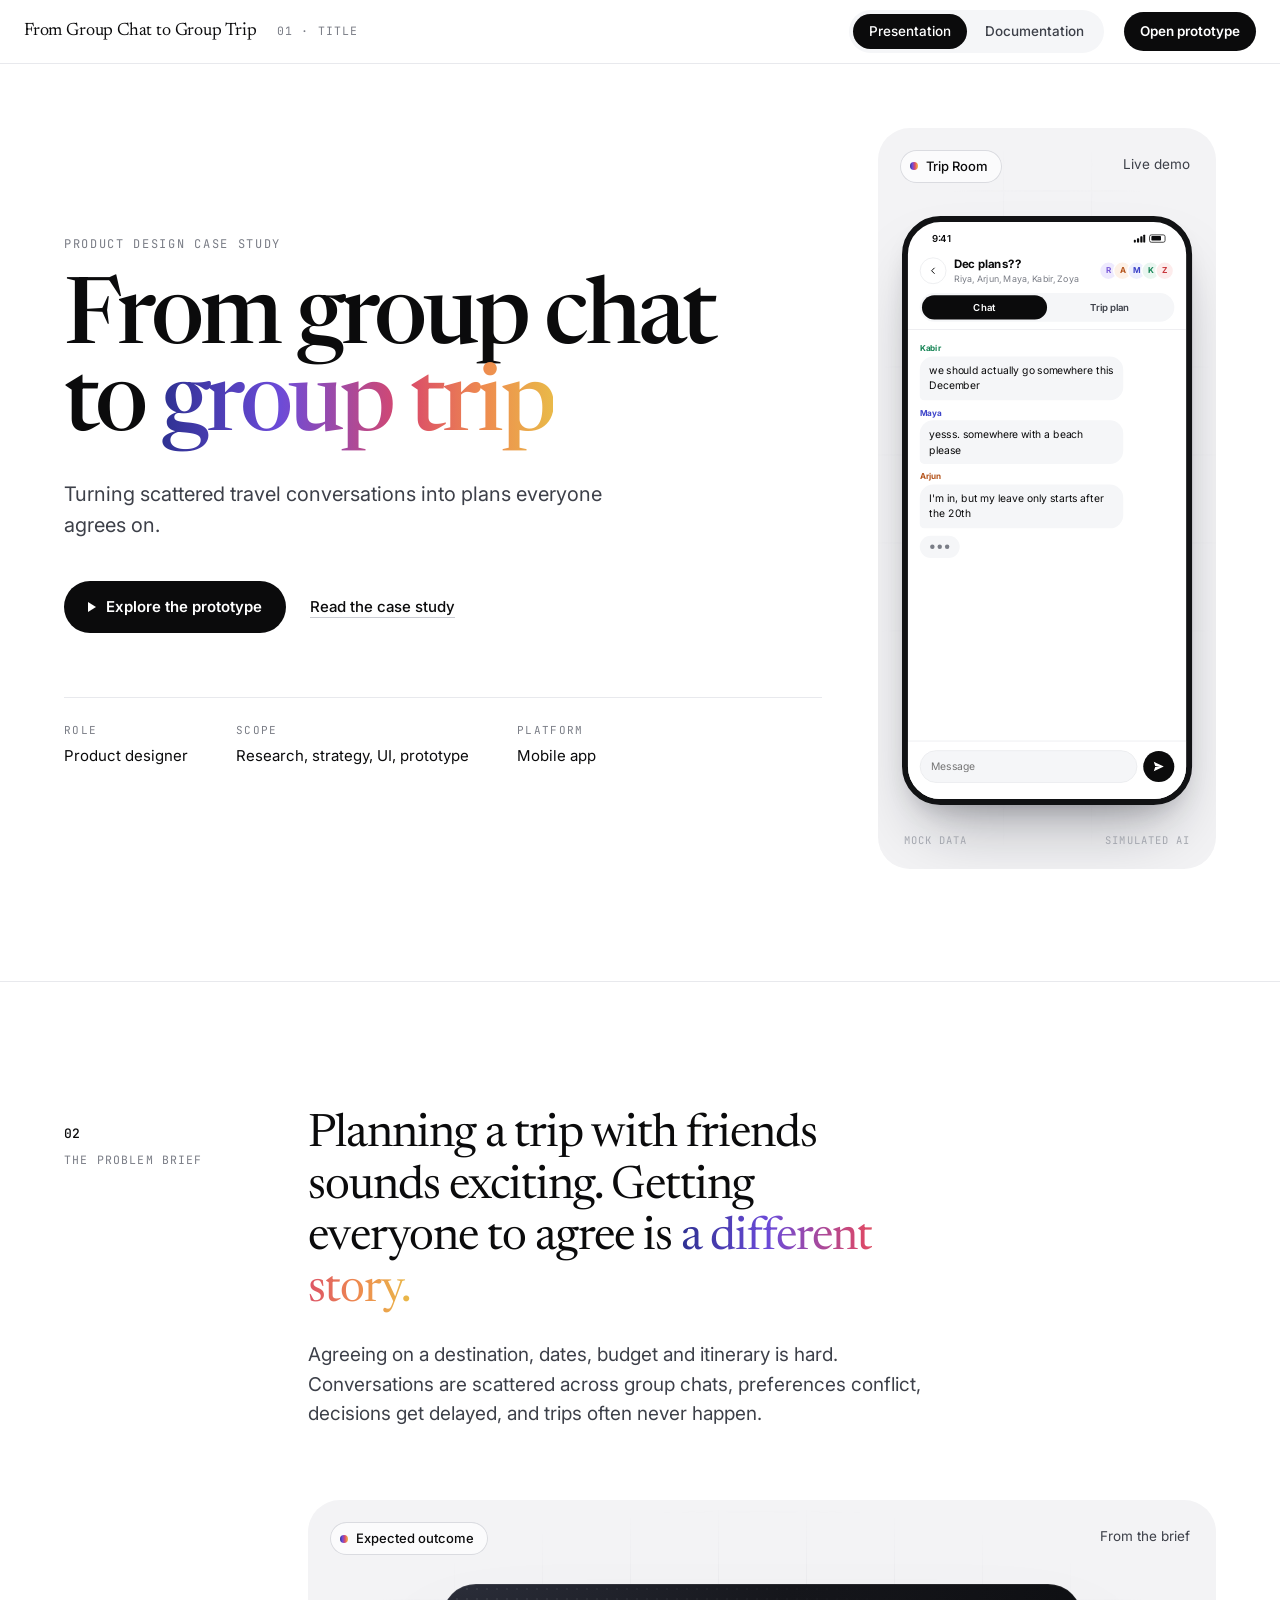
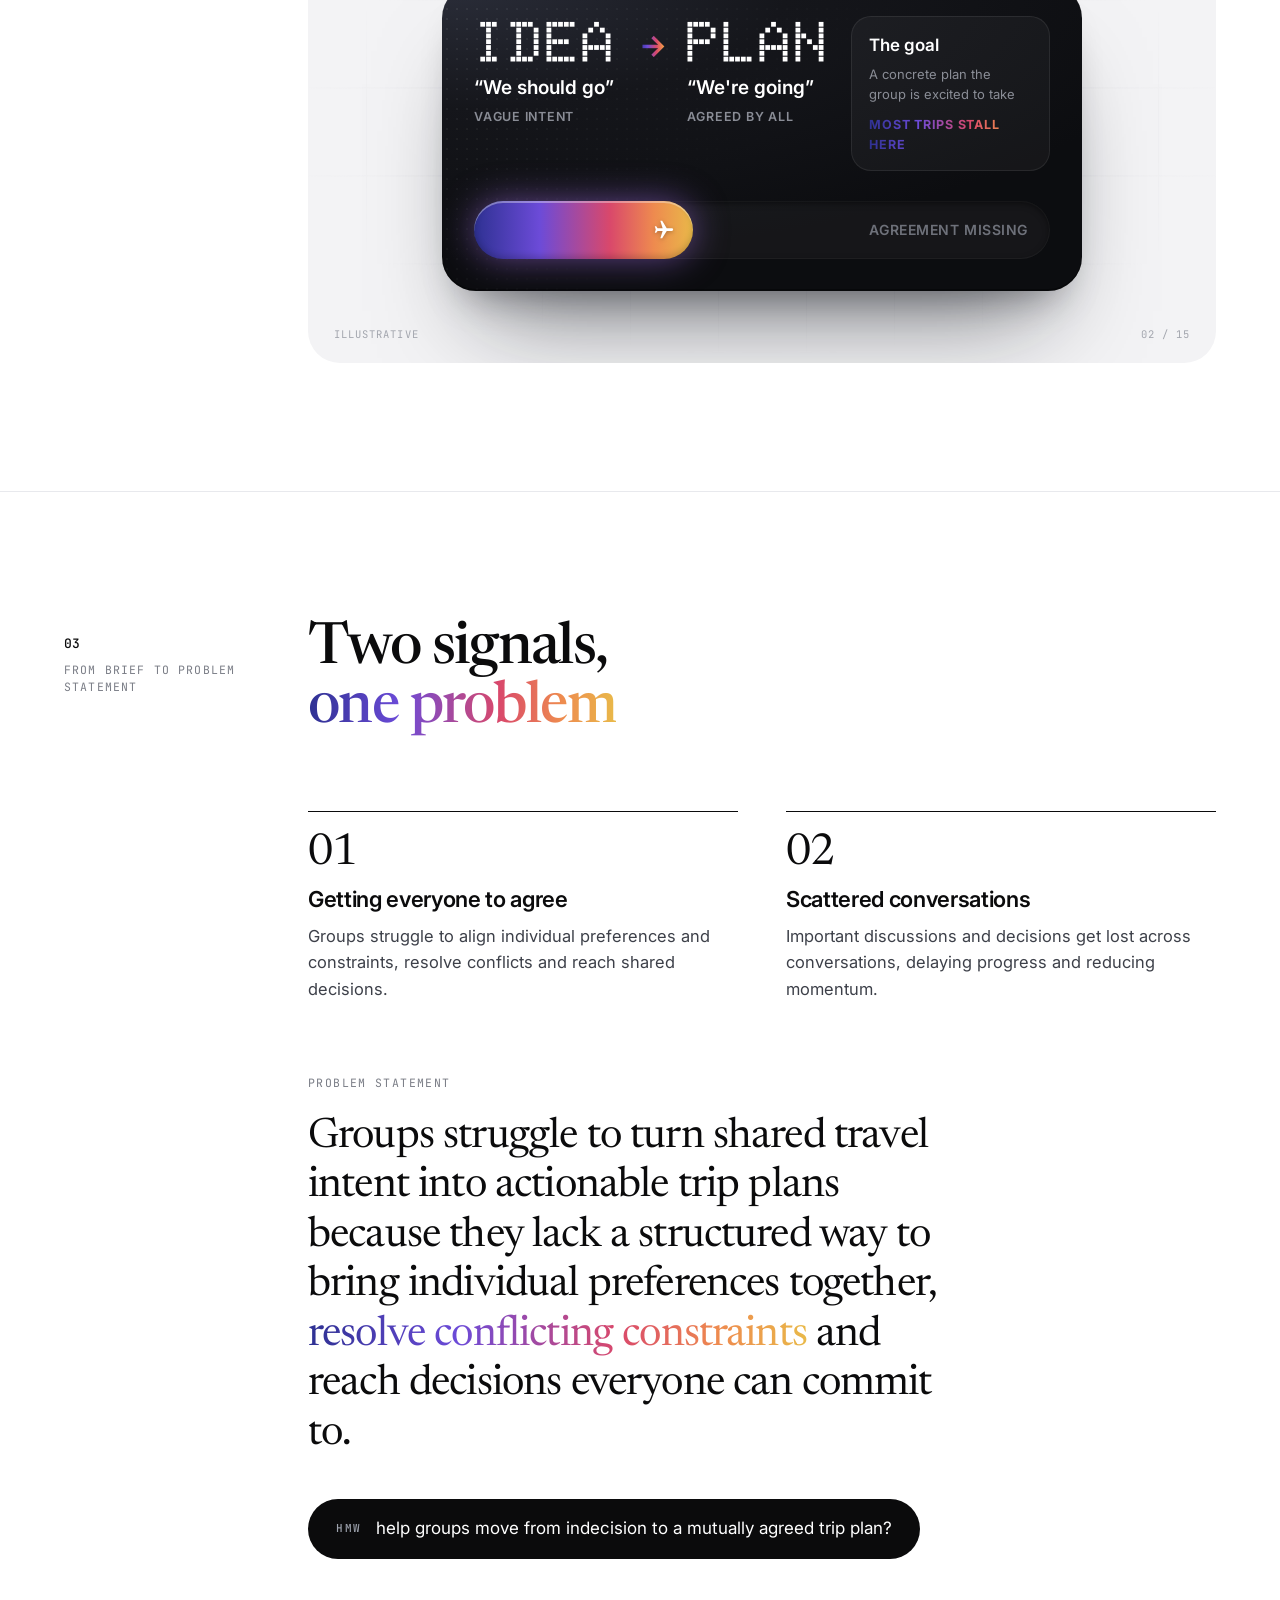
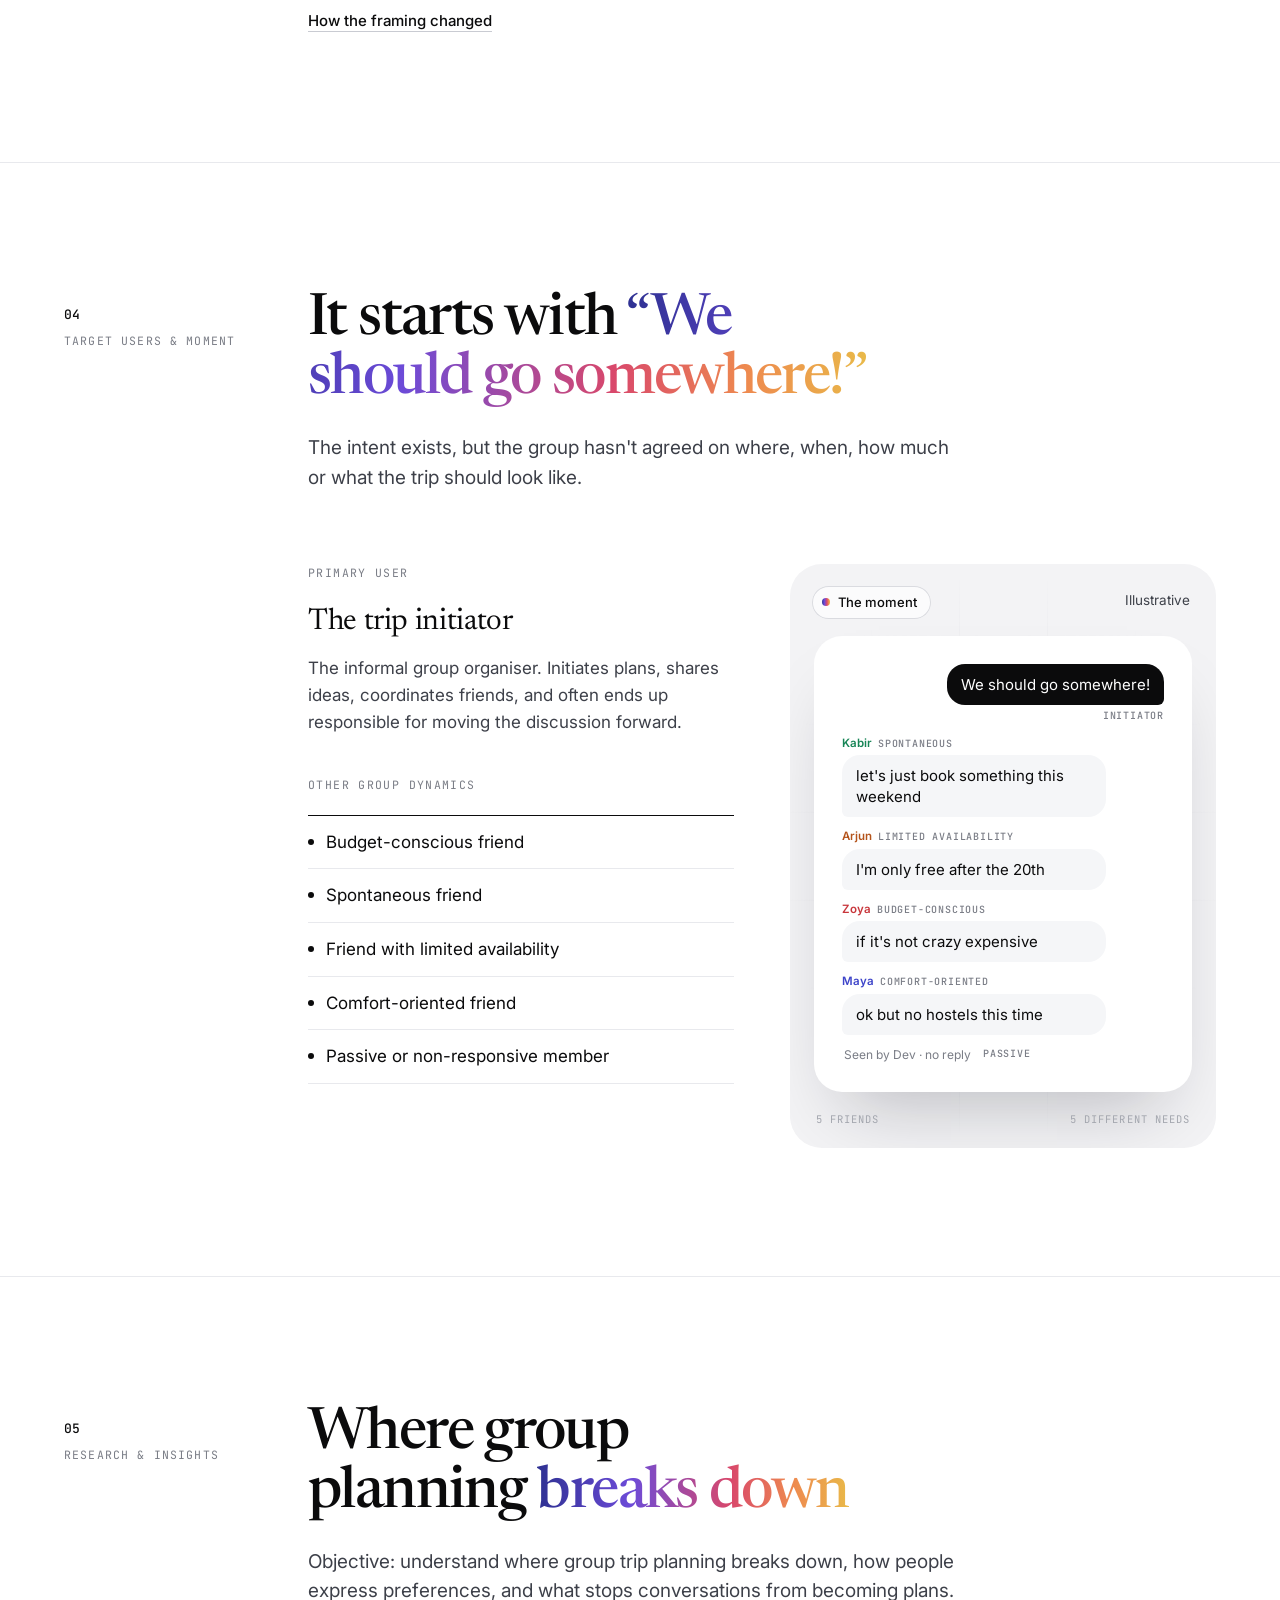
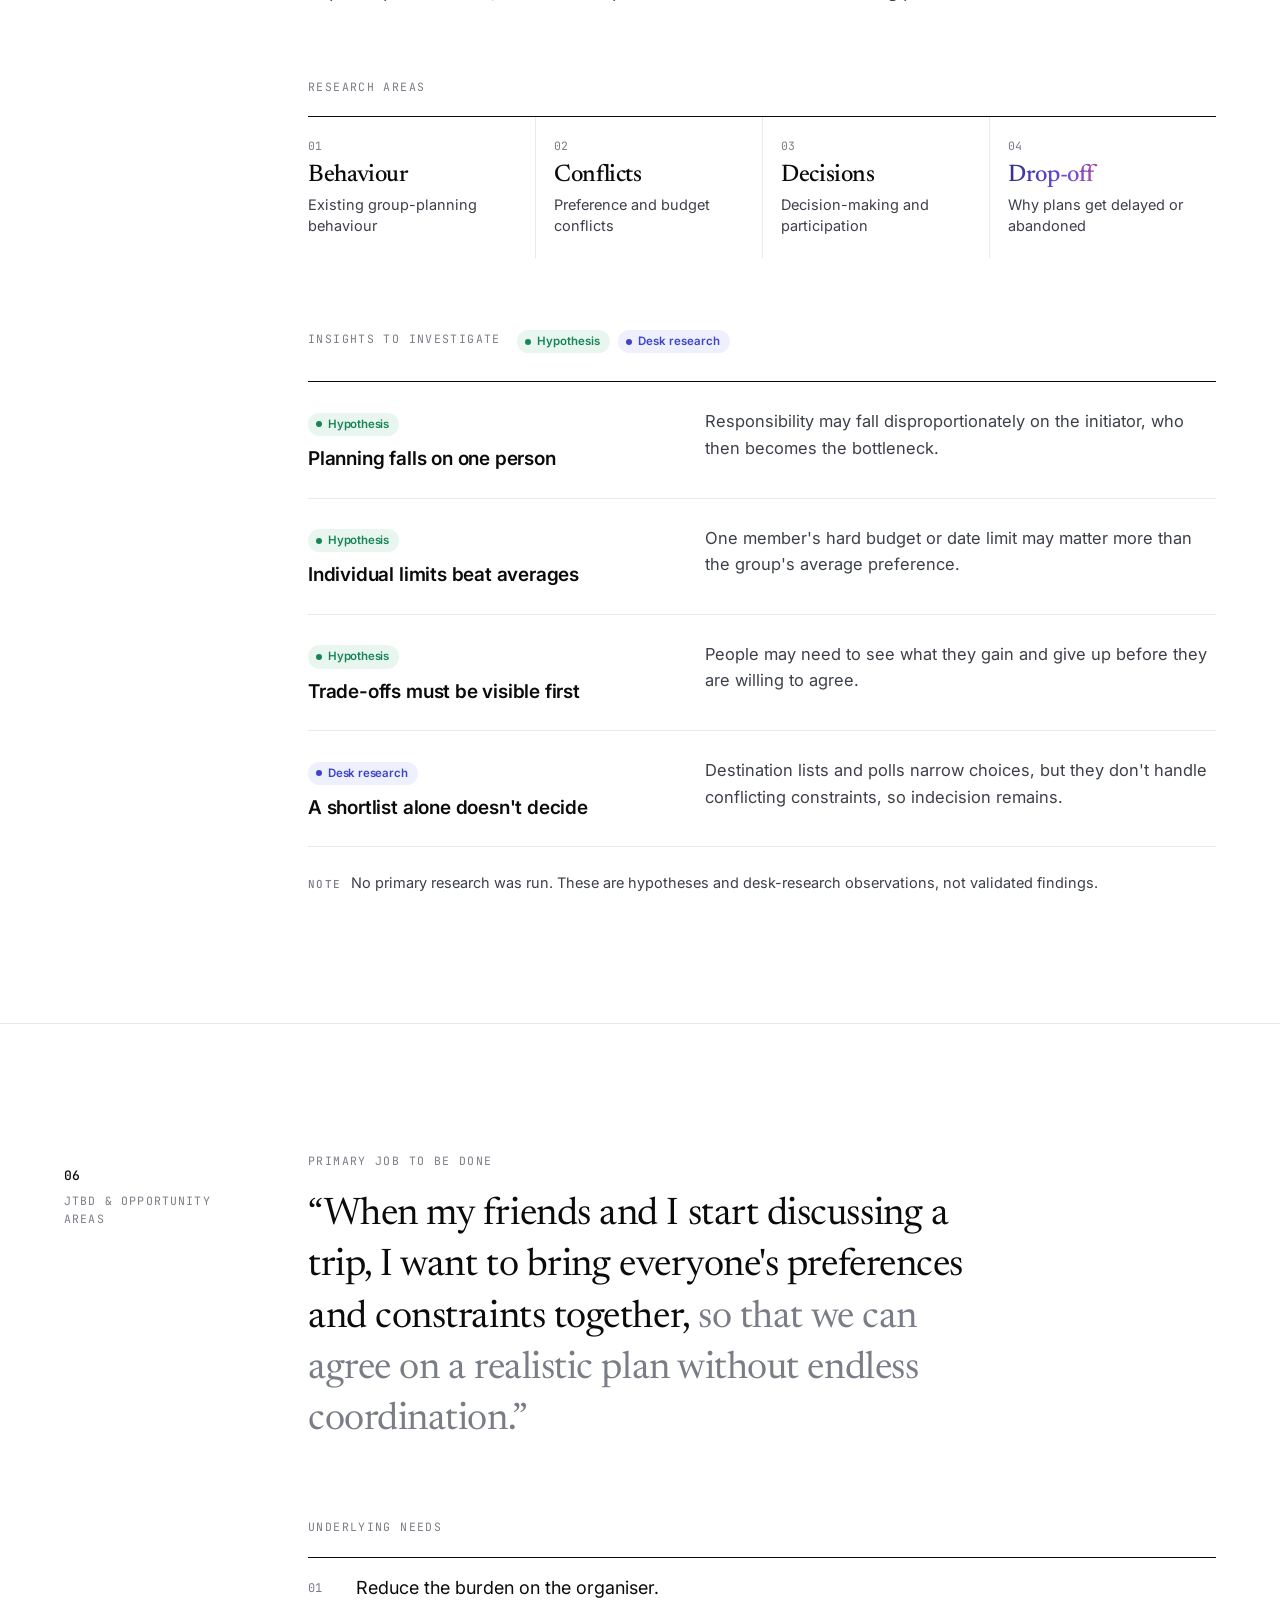
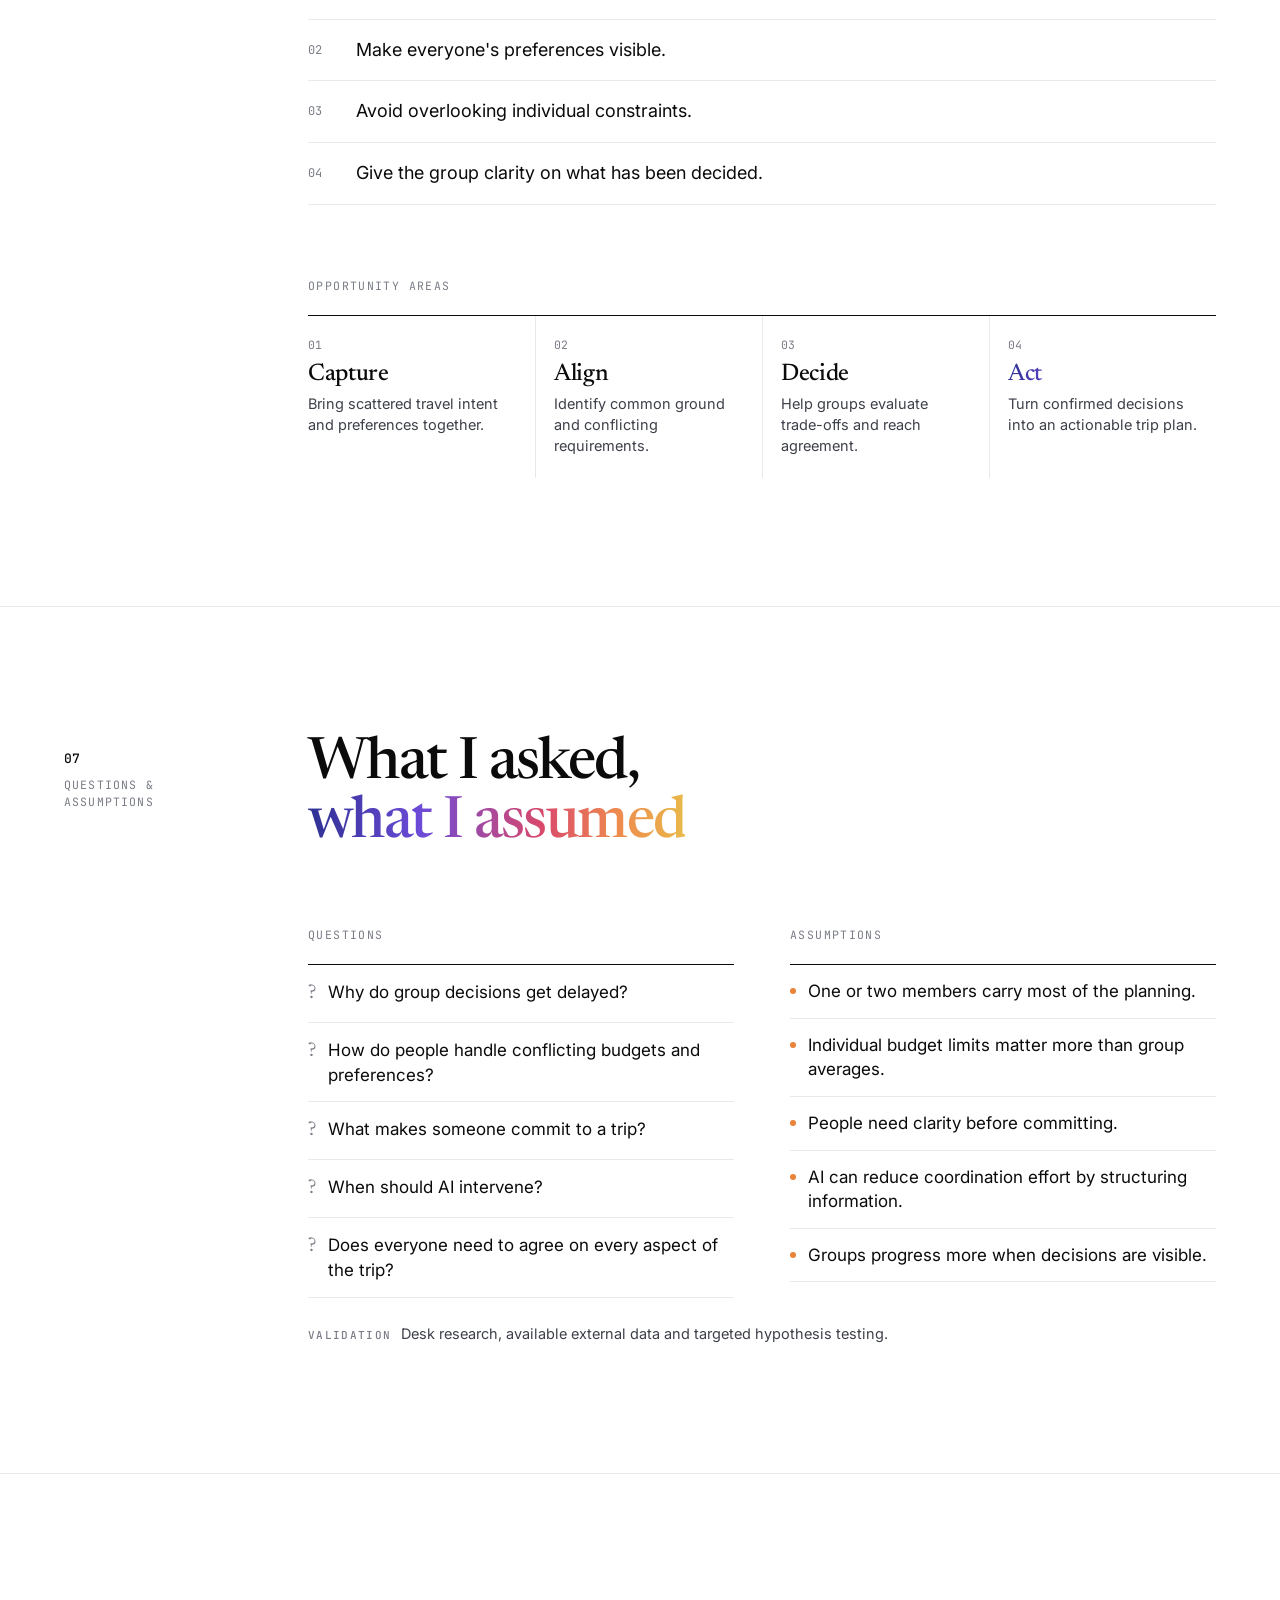
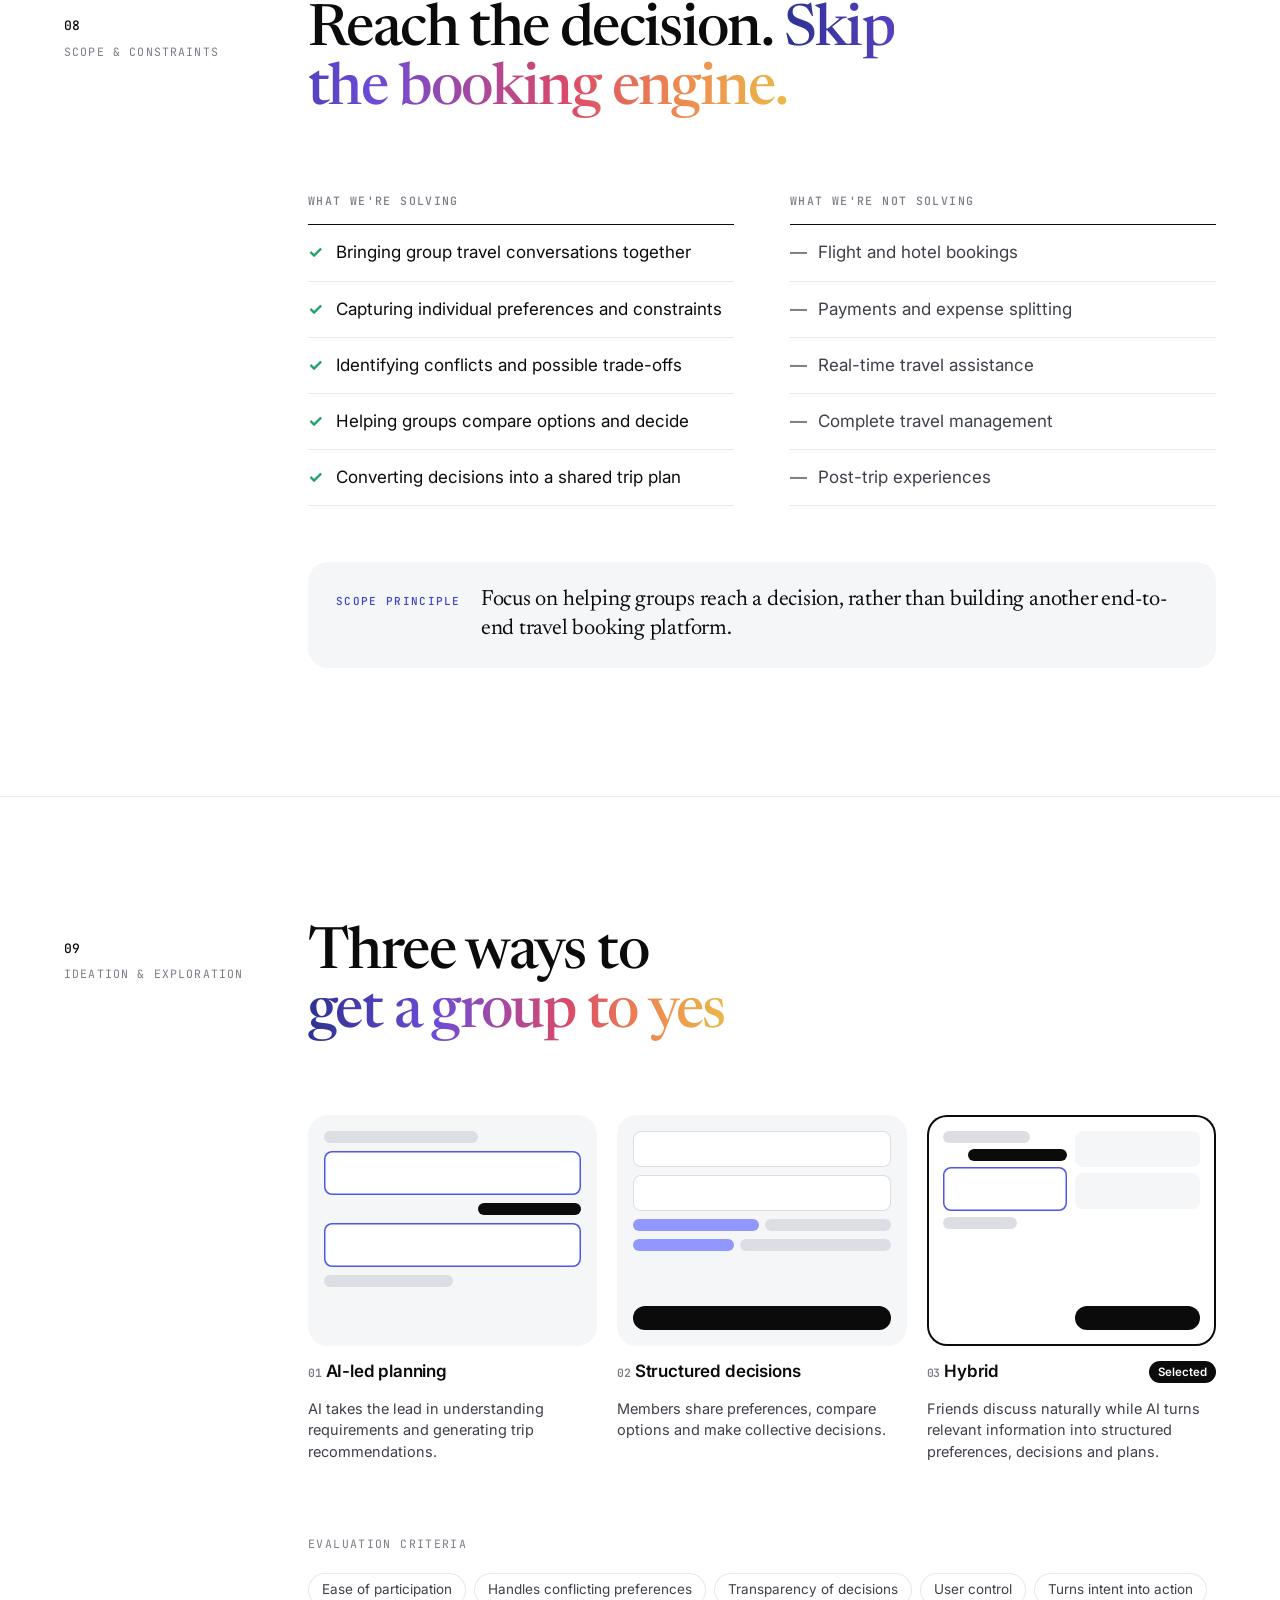
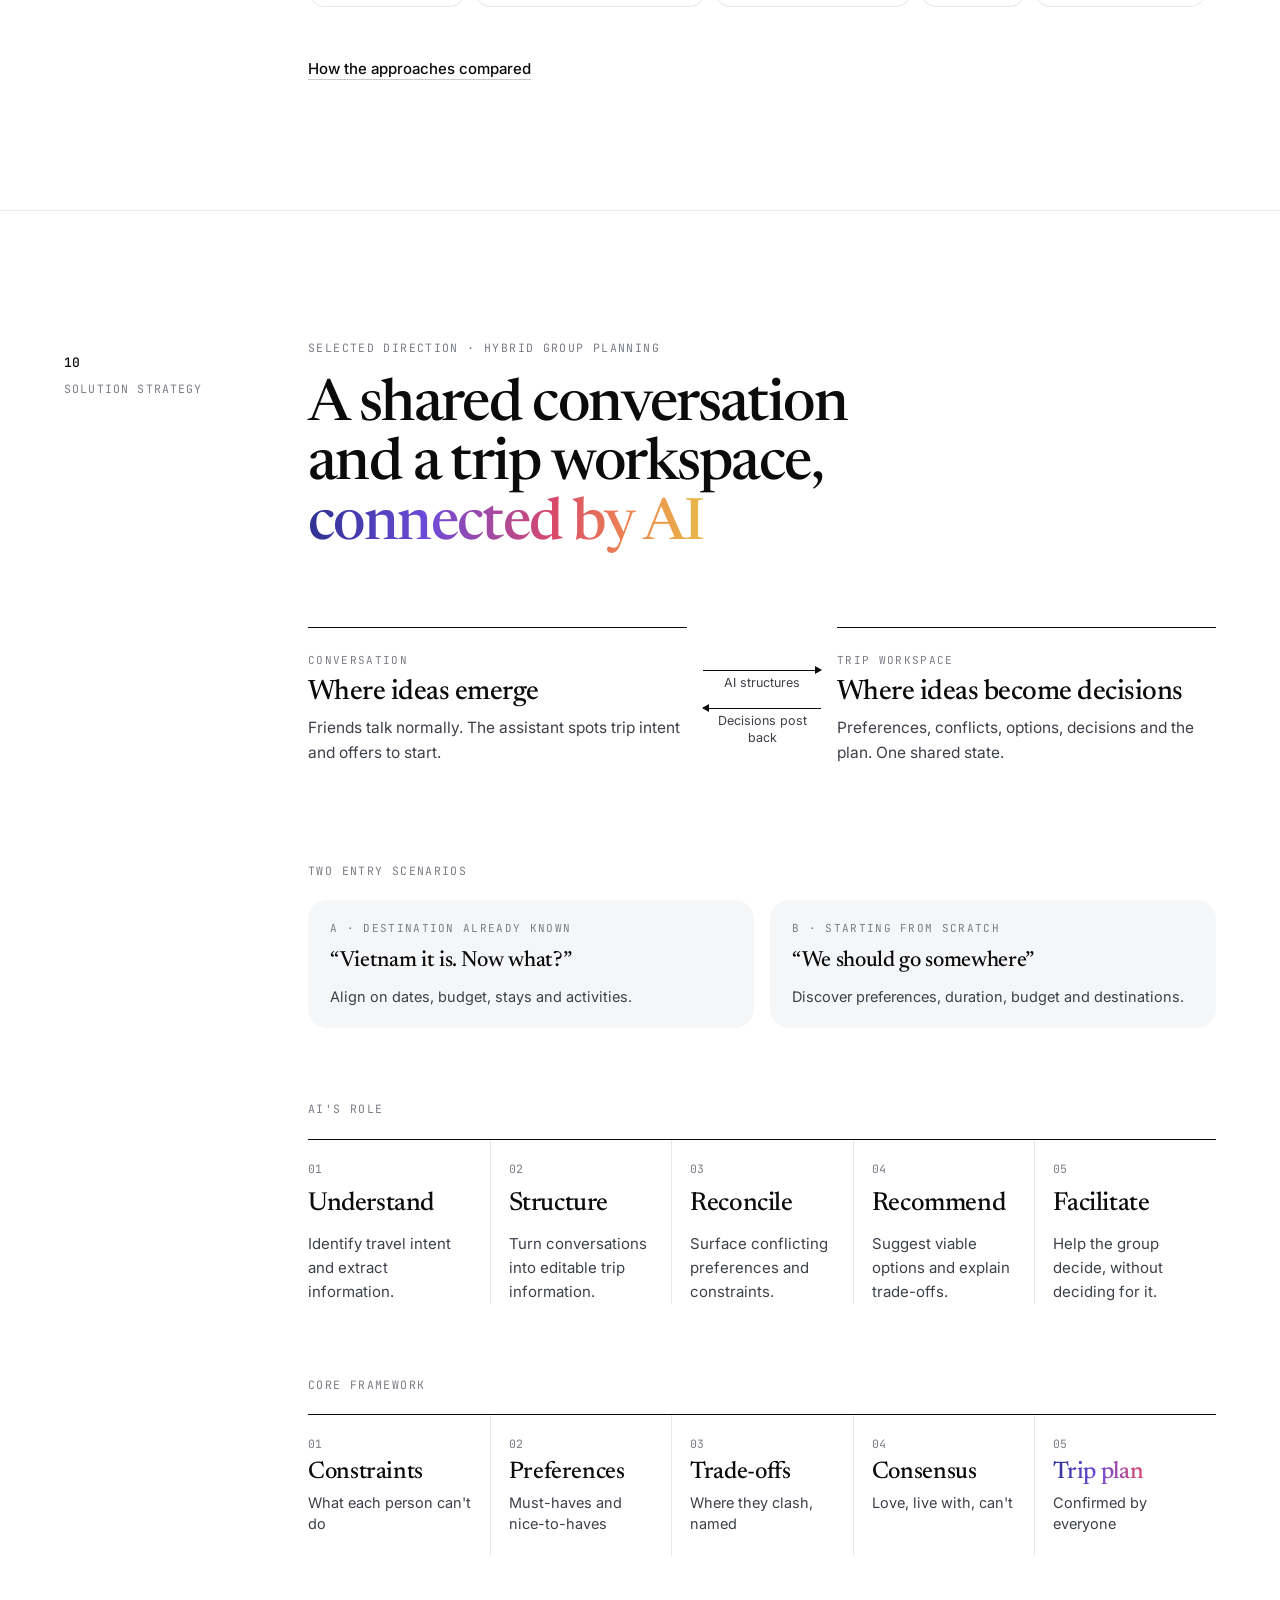
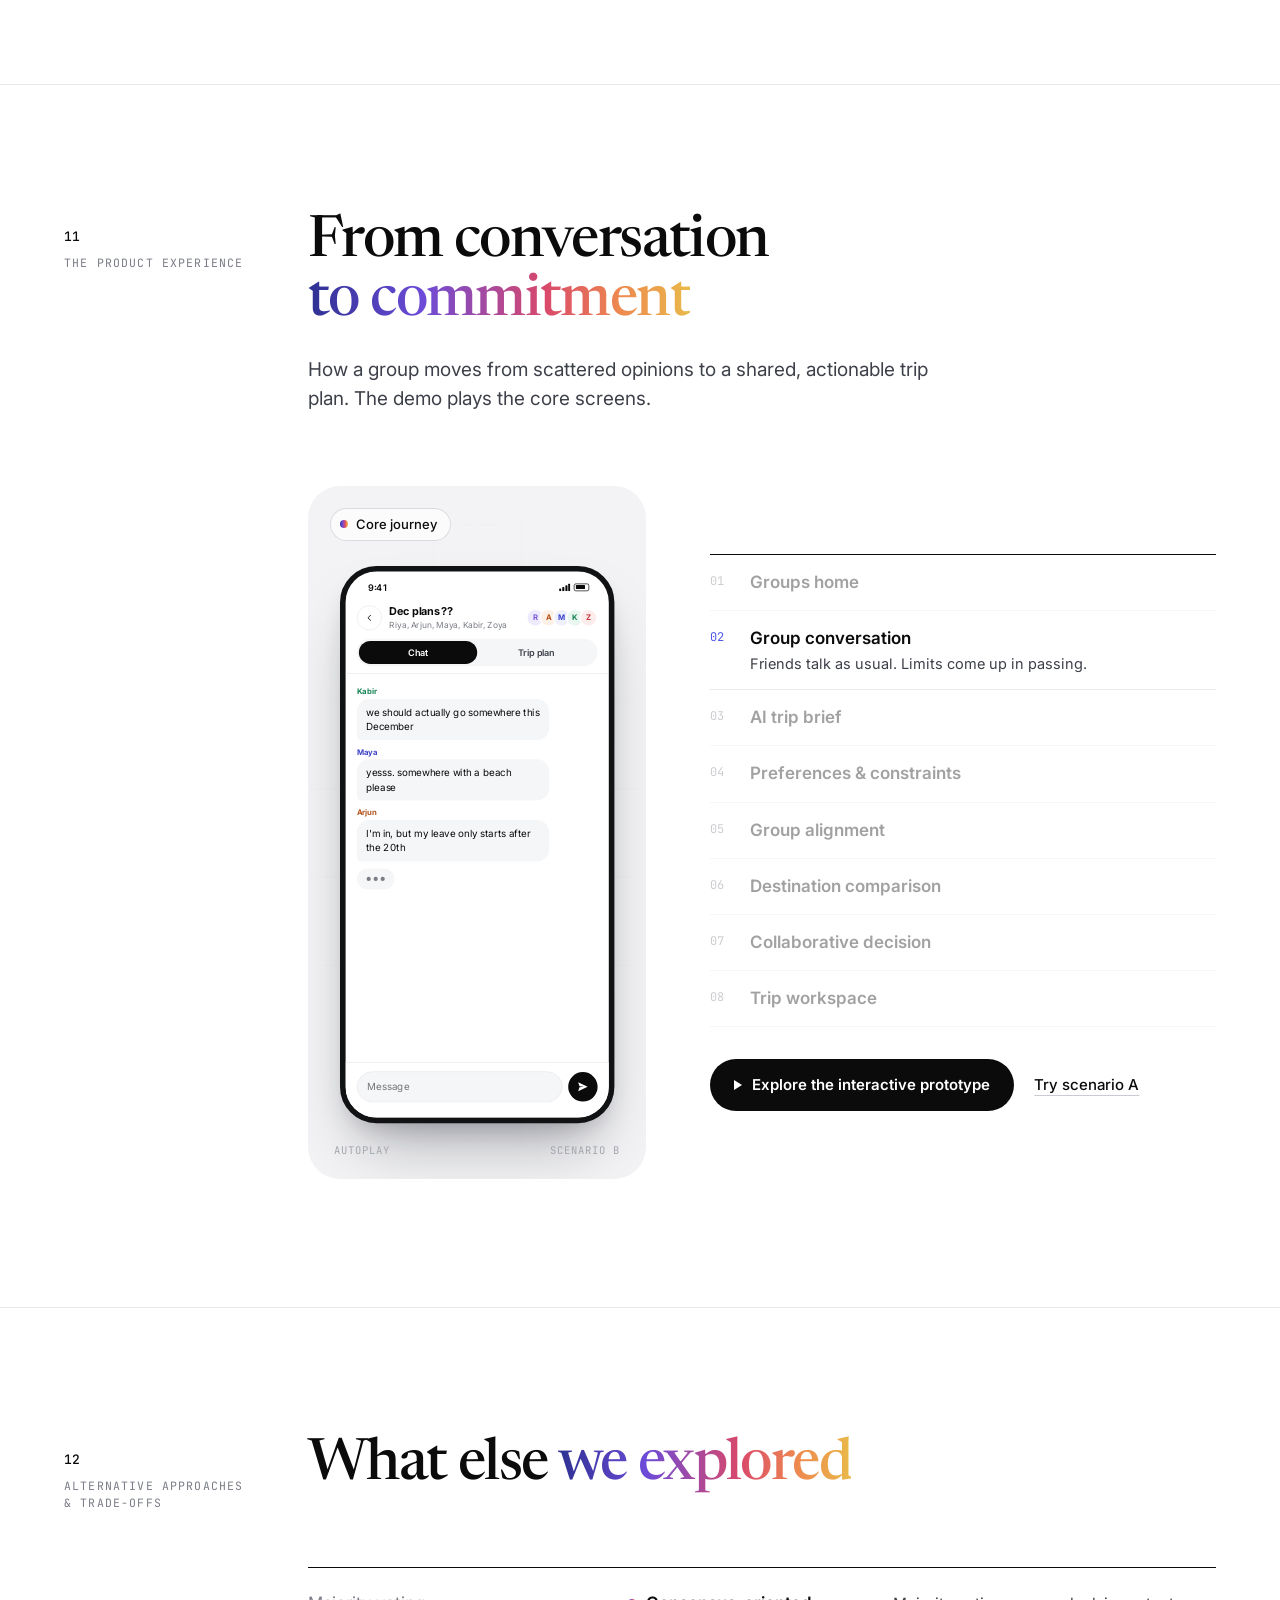
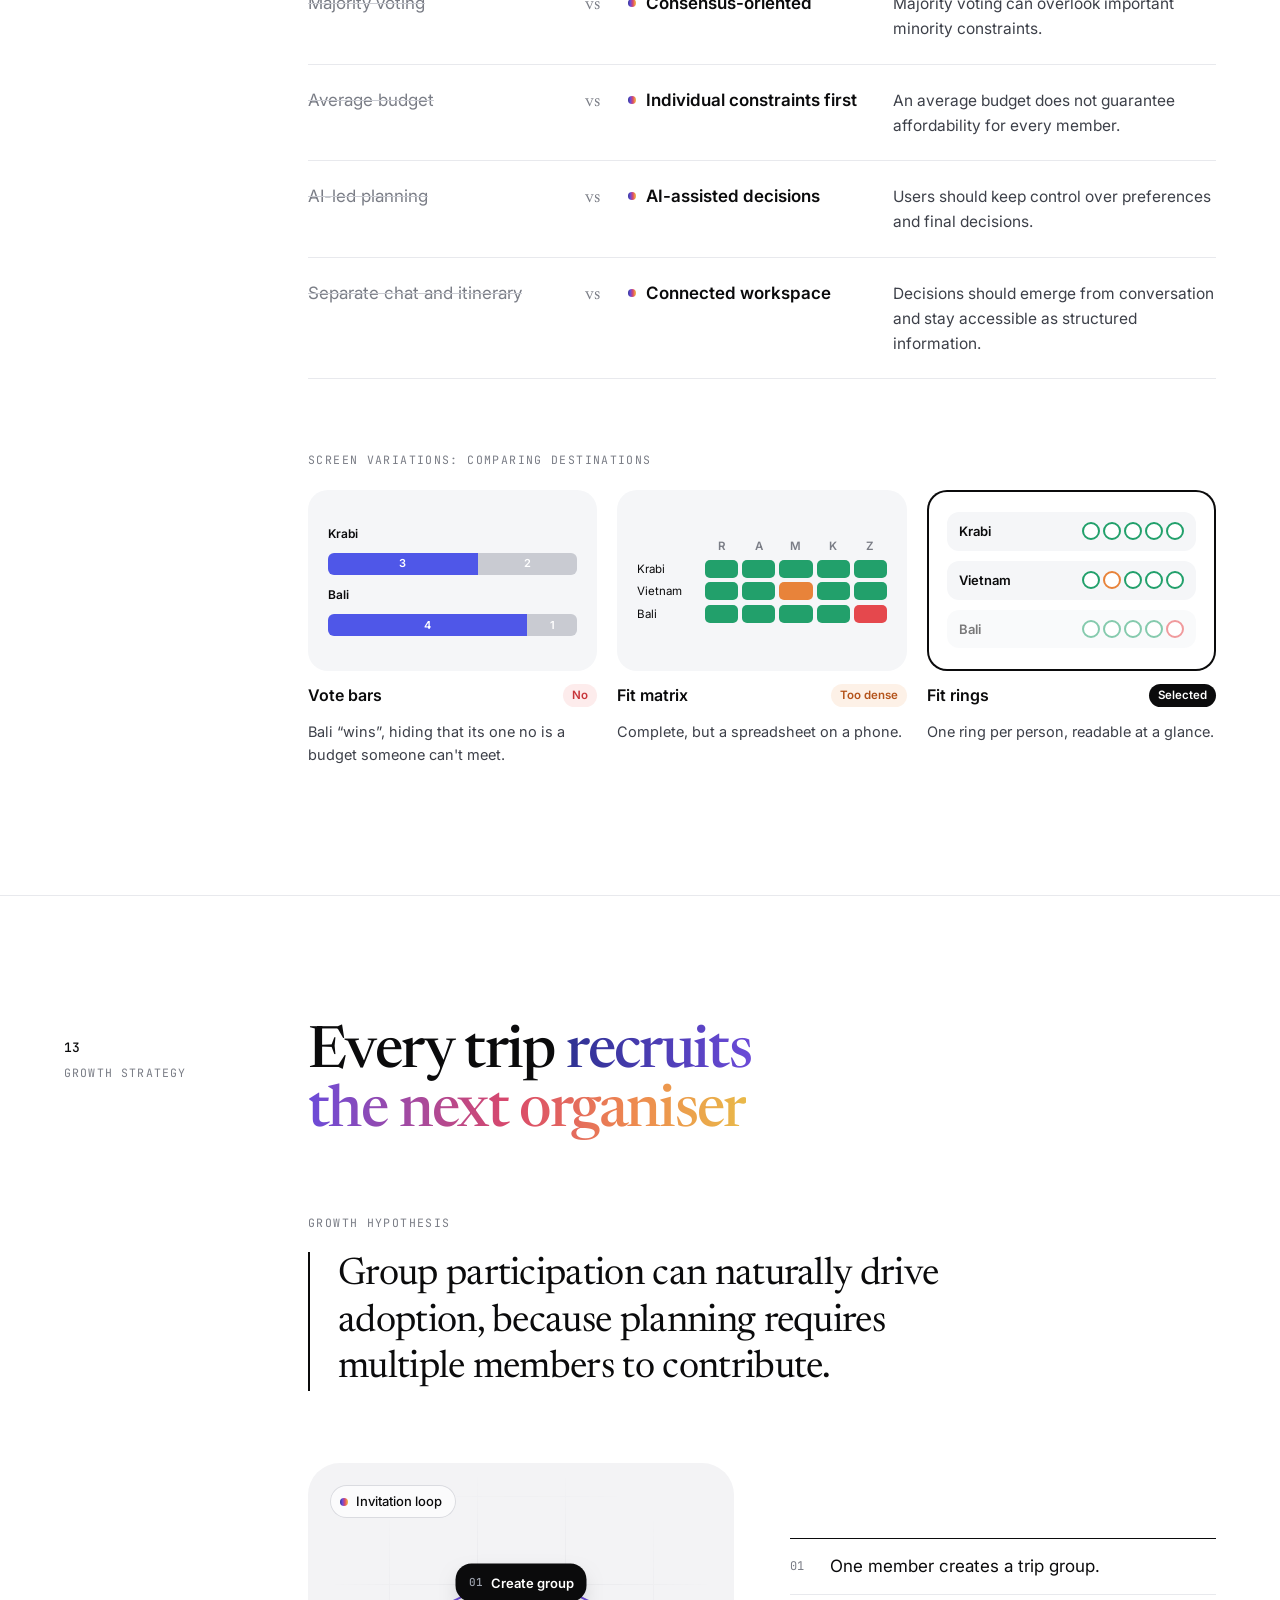
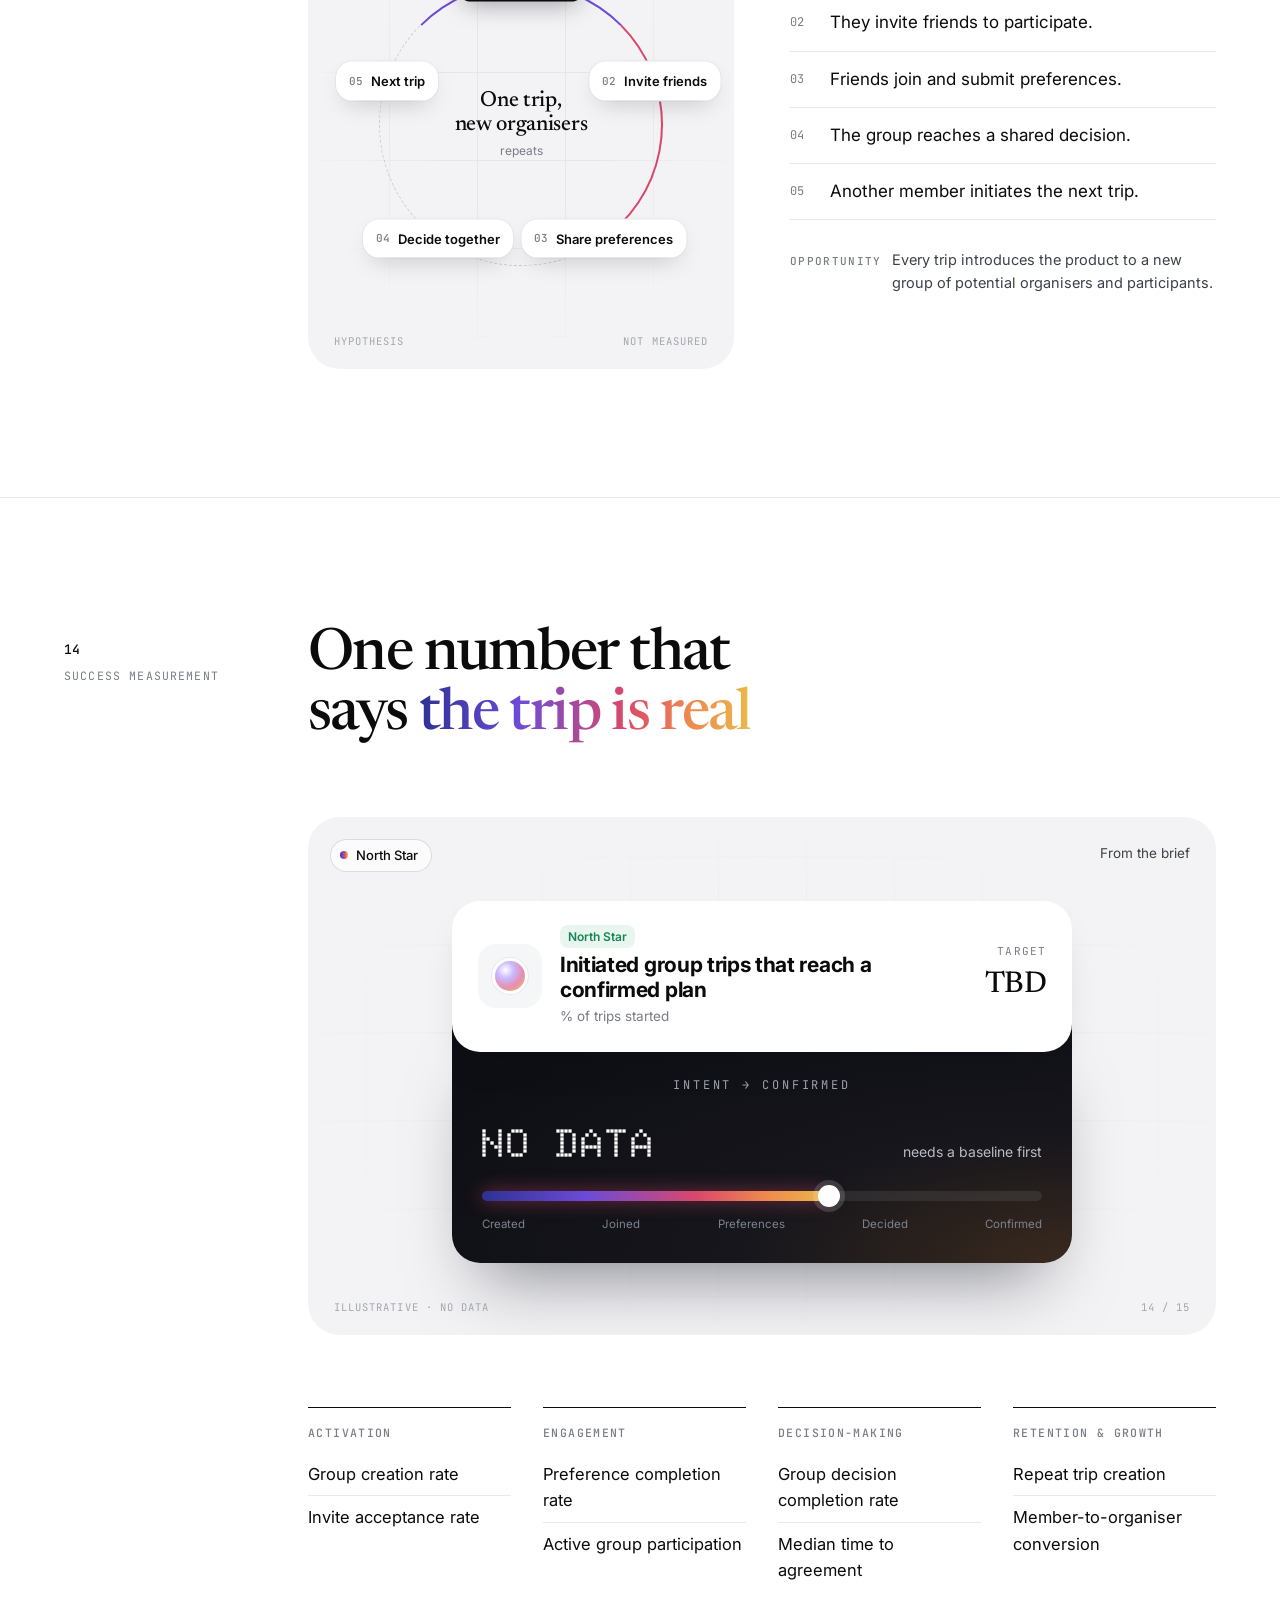
==== commit dcc752d5: "Rebuild case study on the 15-section content New sections: ideation, growth loop, grouped metrics. P" ====
--- a/case-study/index.html
+++ b/case-study/index.html
@@ -4,7 +4,7 @@
 <meta charset="utf-8">
 <meta name="viewport" content="width=device-width, initial-scale=1, viewport-fit=cover">
 <title>From Group Chat to Group Trip</title>
-<meta name="description" content="Product design case study: helping groups of friends move from 'we should go somewhere' to a trip plan everyone agreed to.">
+<meta name="description" content="Turning scattered travel conversations into plans everyone agrees on. A product design case study.">
 <link rel="preconnect" href="https://fonts.googleapis.com">
 <link rel="preconnect" href="https://fonts.gstatic.com" crossorigin>
 <link rel="stylesheet" href="https://fonts.googleapis.com/css2?family=Doto:wght@700;800&family=Newsreader:opsz,wght@6..72,400;6..72,500&family=Inter:wght@400;500;600;700&family=JetBrains+Mono:wght@400;500&display=swap">
@@ -14,7 +14,7 @@
 
 <header class="top">
   <a class="brand" href="#s01">From Group Chat to Group Trip</a>
-  <span class="where" id="where">01 · The case study</span>
+  <span class="where" id="where">01 · Title</span>
   <span class="sp"></span>
   <div class="mode" role="group" aria-label="Reading mode">
     <button data-mode="pres" aria-pressed="true">Presentation</button>
@@ -26,14 +26,14 @@
 
 <main>
 
-<!-- 01 · CASE STUDY -->
-<section class="sec hero" id="s01" data-n="01" data-t="The case study">
+<!-- 01 · TITLE -->
+<section class="sec hero" id="s01" data-n="01" data-t="Title">
   <div class="wrap">
     <div class="rv">
-      <span class="ey">Product design assignment · Atlys</span>
+      <span class="ey">Product design case study</span>
       <h1>From group chat<br>to <span class="prism">group trip</span></h1>
-      <p class="lede">A group chat with a shared trip plan beside it. An AI assistant turns what friends say into decisions they make together. It never decides for them.</p>
-      <div class="ctas"><button class="btn" data-open="scratch"><span class="play"></span>Try the prototype</button><a class="link" href="#s02">Read the story</a></div>
+      <p class="lede">Turning scattered travel conversations into plans everyone agrees on.</p>
+      <div class="ctas"><button class="btn" data-open="scratch"><span class="play"></span>Explore the prototype</button><a class="link" href="#s02">Read the case study</a></div>
       <div class="meta">
         <div><span>Role</span>Product designer</div>
         <div><span>Scope</span>Research, strategy, UI, prototype</div>
@@ -42,267 +42,313 @@
     </div>
     <div class="stage rv">
       <div class="stagebox tall"><span class="lab"><i></i>Trip Room</span><span class="cap">Live demo</span>
-        <div class="phonebox" style="--s:.74"><div id="heroPhone" aria-label="Autoplaying demo of the Trip Room prototype"></div></div>
+        <div class="phonebox" style="--s:.74"><div id="heroPhone" aria-label="Autoplaying demo of the prototype"></div></div>
         <div class="ft"><span>Mock data</span><span>Simulated AI</span></div></div>
     </div>
   </div>
 </section>
 
-<!-- 02 · PROBLEM -->
-<section class="sec" id="s02" data-n="02" data-t="The problem">
-  <div class="wrap">
-    <div class="idx"><b>02</b><span>The problem</span></div>
-    <div class="body-col">
-      <p class="quote rv">“We should go somewhere” is easy to say. Getting everyone to agree is <span class="prism">where trips die.</span></p>
-      <p class="lede rv">Conversations scatter, preferences clash and decisions slip. The brief: get a group from a vague idea to a concrete plan they all agree on.</p>
-
-      <div class="block rv">
-        <div class="stagebox"><span class="lab"><i></i>The gap</span><span class="cap">What this project covers</span>
+<!-- 02 · BRIEF -->
+<section class="sec" id="s02" data-n="02" data-t="The problem brief">
+  <div class="wrap">
+    <div class="idx"><b>02</b><span>The problem brief</span></div>
+    <div class="body-col">
+      <p class="quote rv">Planning a trip with friends sounds exciting. Getting everyone to agree is <span class="prism">a different story.</span></p>
+      <div class="lede brief2 rv"><p>Agreeing on a destination, dates, budget and itinerary is hard. Conversations are scattered across group chats, preferences conflict, decisions get delayed, and trips often never happen.</p></div>
+      <div class="block rv">
+        <div class="stagebox"><span class="lab"><i></i>Expected outcome</span><span class="cap">From the brief</span>
           <div class="ticket">
             <div class="top2">
-              <div class="city"><span class="code">IDEA</span><b>“We should go”</b><span>Day 0 · group chat</span></div>
+              <div class="city"><span class="code">IDEA</span><b>“We should go”</b><span>Vague intent</span></div>
               <span class="arw">→</span>
-              <div class="city"><span class="code">PLAN</span><b>“We're going”</b><span>Confirmed by all</span></div>
-              <div class="side2"><b>5 friends</b><span>4 opinions, 2 hard limits</span><em>Most trips stall here</em></div>
+              <div class="city"><span class="code">PLAN</span><b>“We're going”</b><span>Agreed by all</span></div>
+              <div class="side2"><b>The goal</b><span>A concrete plan the group is excited to take</span><em>Most trips stall here</em></div>
             </div>
             <div class="track"><div class="fill" style="--p:38%"><svg viewBox="0 0 24 24" fill="currentColor"><path d="M21 16v-2l-8-5V3.5a1.5 1.5 0 0 0-3 0V9l-8 5v2l8-2.5V19l-2 1.5V22l3.5-1 3.5 1v-1.5L13 19v-5.5z" transform="rotate(90 12 12)"/></svg></div><span class="rem">AGREEMENT MISSING</span></div>
           </div>
-          <div class="ft"><span>Illustrative</span><span>02 / 12</span></div></div>
-      </div>
-
+          <div class="ft"><span>Illustrative</span><span>02 / 15</span></div></div>
+      </div>
+      <div class="doc" id="d02">
+        <div class="dk">Documentation · reading the brief</div>
+        <div class="cols">
+          <div><h4>Two end points</h4><p><b>“We should go somewhere”</b> is intent with no owner, date or budget. <b>“A concrete plan the group agrees on”</b> has four visible parts (destination, dates, budget, itinerary) and one hidden part: <b>agreement</b>.</p><p>Travel products already help with the visible parts. Nobody owns agreement, so I treated it as the core problem.</p></div>
+          <div><h4>What “agree” has to mean</h4><p>Not a majority vote. If 3 of 5 want Bali and one can't afford it, the trip loses a person or quietly dies. My working definition: <b>every traveller confirms a plan that respects their hard limits.</b> Preferences can lose; limits can't be ignored.</p></div>
+        </div>
+      </div>
+    </div>
+  </div>
+</section>
+
+<!-- 03 · BRIEF → STATEMENT -->
+<section class="sec" id="s03" data-n="03" data-t="Brief to problem statement">
+  <div class="wrap">
+    <div class="idx"><b>03</b><span>From brief to problem statement</span></div>
+    <div class="body-col">
+      <h2 class="h2 rv">Two signals, <span class="prism">one problem</span></h2>
       <div class="block ncols rv">
-        <div><span class="n">01</span><h3>Getting everyone to agree</h3><p>Constraints and wants pile up with no way to weigh them. Decisions stall, or the loudest voice wins.</p><span class="opp">Turn individual preferences into one group decision.</span></div>
-        <div><span class="n">02</span><h3>Scattered conversations</h3><p>What someone can't do is buried 200 messages up. Nobody can see where the group stands.</p><span class="opp">Give decisions a shared, structured home.</span></div>
-      </div>
-      <div class="docjump"><button class="link" data-doc="d02">How I unpacked the brief</button></div>
-
-      <div class="doc" id="d02">
-        <div class="dk">Documentation · unpacking the brief</div>
-        <div class="cols">
-          <div><h4>Reading the brief</h4><p><b>“We should go somewhere”</b> is intent with no owner, date or budget. <b>“A concrete plan the group agrees on”</b> has four visible parts (destination, dates, budget, itinerary) and one hidden part: <b>agreement</b>.</p><p>Travel products already help with the visible parts. Nobody owns agreement, so I treated it as the core problem.</p></div>
-          <div><h4>What “agree” has to mean</h4><p>Not a majority vote. If 3 of 5 want Bali and one can't afford it, the trip loses a person or quietly dies. My definition: <b>every traveller confirms a plan that respects their hard limits.</b> Preferences can lose; limits can't be ignored.</p></div>
-          <div><h4>Reading the two signals</h4><ul><li><b>Agreement</b> is a decision problem: inputs are uneven, mixed (can't-dos next to nice-to-haves) and conflicting.</li><li><b>Scattered talk</b> is a memory problem: the information exists, but nobody can see the current state.</li></ul></div>
-          <div><h4>Questions I asked</h4><ul><li>Who starts the trip, and who carries it?</li><li>Do groups already know where? This led to two scenarios.</li><li>What does a group need to see to feel it has decided?</li><li>What makes someone say “I can't” early instead of going quiet?</li></ul></div>
-        </div>
-      </div>
-    </div>
-  </div>
-</section>
-
-<!-- 03 · USER & MOMENT -->
-<section class="sec" id="s03" data-n="03" data-t="The user & moment">
-  <div class="wrap">
-    <div class="idx"><b>03</b><span>The user &amp; moment</span></div>
-    <div class="body-col">
-      <h2 class="h2 rv">One friend starts it. <span class="prism">Everyone</span> has to finish it.</h2>
-      <p class="lede rv">The organiser is the entry point. Success depends on the whole group, so every decision is tested against the quietest member.</p>
-      <div class="block roles rv">
-        <div><span class="ev ev-assume">Primary</span><b>The organiser</b><p>Starts the plan, nudges, ends up doing the spreadsheet.</p></div>
-        <div><span class="ev ev-assume">Participant</span><b>The enthusiast</b><p>Big ideas, fast replies. Easy to mistake for the group.</p></div>
-        <div><span class="ev ev-assume">Participant</span><b>The constrained one</b><p>A real limit on leave or money. Goes quiet rather than say no.</p></div>
-      </div>
+        <div><span class="n">01</span><h3>Getting everyone to agree</h3><p>Groups struggle to align individual preferences and constraints, resolve conflicts and reach shared decisions.</p></div>
+        <div><span class="n">02</span><h3>Scattered conversations</h3><p>Important discussions and decisions get lost across conversations, delaying progress and reducing momentum.</p></div>
+      </div>
+      <div class="block rv">
+        <span class="kicker">Problem statement</span>
+        <p class="stmt">Groups struggle to turn shared travel intent into actionable trip plans because they lack a structured way to bring individual preferences together, <span class="prism">resolve conflicting constraints</span> and reach decisions everyone can commit to.</p>
+        <span class="hmw"><b>HMW</b>help groups move from indecision to a mutually agreed trip plan?</span>
+      </div>
+      <div class="docjump"><button class="link" data-doc="d03">How the framing changed</button></div>
+      <div class="doc" id="d03">
+        <div class="dk">Documentation · signals and framing iterations</div>
+        <div class="cols">
+          <div><h4>Reading the two signals</h4><ul><li><b>Agreement</b> is a decision problem: inputs are uneven (some loud, some silent), mixed (can't-dos next to nice-to-haves) and conflicting.</li><li><b>Scattered talk</b> is a memory problem: the information exists, but nobody can see the current state. Silence gets read as agreement.</li></ul><p>Both point to the same gap: a place to talk, but no shared place where decisions build up.</p></div>
+          <div><h4>Framing iterations</h4><div class="tblwrap"><table style="min-width:0">
+            <tr><th>Version</th><th>Why I moved on</th></tr>
+            <tr><td>Help groups plan trips</td><td>Too broad. The brief is about agreement, not itineraries.</td></tr>
+            <tr><td>Help groups pick a destination</td><td>Too narrow. Groups who know where still fail on dates and money.</td></tr>
+            <tr><td>Help groups vote</td><td>A mechanism, not a goal. Majority votes override hard limits.</td></tr>
+            <tr><td><b>Turn shared intent into an agreed plan</b></td><td><b>Final.</b> Covers both scenarios; names agreement as the outcome.</td></tr></table></div></div>
+        </div>
+      </div>
+    </div>
+  </div>
+</section>
+
+<!-- 04 · USERS & MOMENT -->
+<section class="sec" id="s04" data-n="04" data-t="Target users & moment">
+  <div class="wrap">
+    <div class="idx"><b>04</b><span>Target users &amp; moment</span></div>
+    <div class="body-col">
+      <h2 class="h2 rv">It starts with <span class="prism">“We should go somewhere!”</span></h2>
+      <p class="lede rv">The intent exists, but the group hasn't agreed on where, when, how much or what the trip should look like.</p>
       <div class="block moment rv">
-        <div class="stagebox" style="padding:72px 28px 56px"><span class="lab"><i></i>The moment</span><span class="cap">Illustrative</span>
+        <div>
+          <span class="kicker">Primary user</span>
+          <p class="jtbd" style="font-size:30px;max-width:none">The trip initiator</p>
+          <p style="color:var(--ink2);margin-top:12px;max-width:44ch">The informal group organiser. Initiates plans, shares ideas, coordinates friends, and often ends up responsible for moving the discussion forward.</p>
+          <span class="kicker" style="margin-top:40px">Other group dynamics</span>
+          <ul class="hl">
+            <li>Budget-conscious friend</li><li>Spontaneous friend</li><li>Friend with limited availability</li><li>Comfort-oriented friend</li><li>Passive or non-responsive member</li>
+          </ul>
+        </div>
+        <div class="stagebox" style="padding:72px 24px 56px"><span class="lab"><i></i>The moment</span><span class="cap">Illustrative</span>
           <div class="chatlog" style="width:100%;max-width:420px;background:#fff;box-shadow:0 40px 70px -30px rgba(15,17,30,.25)">
-            <div class="row"><span class="who" style="color:#178556">Kabir</span><span class="b" style="background:#F5F6F8">we should actually go somewhere in December</span></div>
-            <div class="row"><span class="who" style="color:#3D44C9">Maya</span><span class="b" style="background:#F5F6F8">yesss. beach please</span></div>
-            <div class="row"><span class="who" style="color:#B4531A">Arjun</span><span class="b" style="background:#F5F6F8" data-n="1">I'm in but leave only after the 20th</span></div>
-            <div class="row"><span class="who" style="color:#C8363B">Zoya</span><span class="b" style="background:#F5F6F8" data-n="2">if it's not crazy expensive</span></div>
-            <div class="gap">3 days · 46 messages later</div>
-            <div class="row me"><span class="b" data-n="3">so… are we doing this?</span></div>
-            <div class="gap" data-n="4">no reply</div>
-          </div></div>
-        <div>
-          <span class="kicker">Where the chat breaks</span>
-          <ol class="breaks">
-            <li><i>1</i><div><b>Limits get buried</b><span>Said once, like any other message, then gone.</span></div></li>
-            <li><i>2</i><div><b>Soft signals are real caps</b><span>“If it's not expensive” has a number nobody knows.</span></div></li>
-            <li><i>3</i><div><b>Nobody owns the decision</b><span>The organiser restarts, with no state to restart from.</span></div></li>
-            <li><i>4</i><div><b>Silence reads as yes</b><span>Or no. The group can't tell, so it waits.</span></div></li>
-          </ol>
-        </div>
-      </div>
-      <div class="doc" id="d03">
+            <div class="row me"><span class="b">We should go somewhere!</span><span class="tag">Initiator</span></div>
+            <div class="row"><span class="who" style="color:#178556">Kabir<span class="tag">Spontaneous</span></span><span class="b" style="background:#F5F6F8">let's just book something this weekend</span></div>
+            <div class="row"><span class="who" style="color:#B4531A">Arjun<span class="tag">Limited availability</span></span><span class="b" style="background:#F5F6F8">I'm only free after the 20th</span></div>
+            <div class="row"><span class="who" style="color:#C8363B">Zoya<span class="tag">Budget-conscious</span></span><span class="b" style="background:#F5F6F8">if it's not crazy expensive</span></div>
+            <div class="row"><span class="who" style="color:#3D44C9">Maya<span class="tag">Comfort-oriented</span></span><span class="b" style="background:#F5F6F8">ok but no hostels this time</span></div>
+            <div class="seen">Seen by Dev · no reply<span class="tag">Passive</span></div>
+          </div>
+          <div class="ft"><span>5 friends</span><span>5 different needs</span></div></div>
+      </div>
+      <div class="doc" id="d04">
         <div class="dk">Documentation · choosing the user</div>
         <div class="cols">
-          <div><h4>Organiser as entry, group as success</h4><p>Designing only for the organiser produces an admin tool: one person plans, the rest are asked to “check the doc”. That fixes effort, not agreement. So the organiser starts the room, but a plan only counts when every member confirms.</p><p>The three roles are <b>assumptions</b> from desk research and personal experience, not interview findings. They're used to stress-test decisions.</p></div>
-          <div><h4>Context I assumed</h4><ul><li>Groups of 4–8 friends who already chat daily.</li><li>Short leisure trips of 3–7 days, often short-haul international.</li><li>Uneven budgets and leave across the group.</li><li>The idea starts in chat, usually around a holiday.</li></ul></div>
-        </div>
-      </div>
-    </div>
-  </div>
-</section>
-
-<!-- 04 · RESEARCH -->
-<section class="sec" id="s04" data-n="04" data-t="Research & insights">
-  <div class="wrap">
-    <div class="idx"><b>04</b><span>Research &amp; insights</span></div>
-    <div class="body-col">
-      <h2 class="h2 rv">The tools groups use <span class="prism">don't decide</span></h2>
-      <p class="lede rv">No user access, so this is desk research and a review of today's tools. Each insight is tagged by the evidence behind it.</p>
-      <div class="block rv">
-        <div class="legend"><span class="ev ev-brief">From brief</span><span class="ev ev-desk">Desk research</span><span class="ev ev-assume">Assumption</span><span class="ev ev-hyp">Hypothesis</span></div>
+          <div><h4>Initiator as entry, group as success</h4><p>Designing only for the initiator produces an admin tool: one person plans, the rest are asked to “check the doc”. That fixes effort, not agreement. So the initiator starts the trip, but a plan only counts when every member confirms.</p></div>
+          <div><h4>Where the group dynamics come from</h4><p>The five dynamics are <b>assumptions</b> from desk research and personal experience, not interview findings. Each one is a stress test: would the budget-conscious friend share their number here? Would the passive member answer this?</p></div>
+        </div>
+      </div>
+    </div>
+  </div>
+</section>
+
+<!-- 05 · RESEARCH -->
+<section class="sec" id="s05" data-n="05" data-t="Research & insights">
+  <div class="wrap">
+    <div class="idx"><b>05</b><span>Research &amp; insights</span></div>
+    <div class="body-col">
+      <h2 class="h2 rv">Where group planning <span class="prism">breaks down</span></h2>
+      <p class="lede rv">Objective: understand where group trip planning breaks down, how people express preferences, and what stops conversations from becoming plans.</p>
+      <div class="block rv">
+        <span class="kicker">Research areas</span>
+        <div class="fw f4">
+          <div><i>01</i><b>Behaviour</b><span>Existing group-planning behaviour</span></div>
+          <div><i>02</i><b>Conflicts</b><span>Preference and budget conflicts</span></div>
+          <div><i>03</i><b>Decisions</b><span>Decision-making and participation</span></div>
+          <div><i>04</i><b>Drop-off</b><span>Why plans get delayed or abandoned</span></div>
+        </div>
+      </div>
+      <div class="block rv">
+        <div class="legend"><span class="kicker" style="margin:0 8px 0 0">Insights to investigate</span><span class="ev ev-hyp">Hypothesis</span><span class="ev ev-desk">Desk research</span></div>
         <ul class="rows">
-          <li><h3><span class="ev ev-desk">Desk research</span>Chat is built for talking, not deciding</h3><p>One timeline. Trip details compete with everything else and scroll away. Pinning saves a message, not a set of decisions.</p></li>
-          <li><h3><span class="ev ev-desk">Desk research</span>Polls answer one question at a time</h3><p>Fast, but isolated and majority-only. A poll can't tell “I can't do those dates” from “I'd prefer the beach”.</p></li>
-          <li><h3><span class="ev ev-desk">Desk research</span>Planners assume the decision is made</h3><p>Docs and itinerary apps work once destination and dates exist, and usually only the organiser uses them.</p></li>
-          <li><h3><span class="ev ev-assume">Assumption</span>People avoid saying no in public</h3><p>Budget and leave are personal. Going quiet is easier than being the reason a plan fails.</p></li>
-          <li><h3><span class="ev ev-hyp">Hypothesis</span>Separating can't from prefer unblocks groups</h3><p>Once hard limits are visible and respected, preferences become easy to trade.</p></li>
+          <li><h3><span class="ev ev-hyp">Hypothesis</span>Planning falls on one person</h3><p>Responsibility may fall disproportionately on the initiator, who then becomes the bottleneck.</p></li>
+          <li><h3><span class="ev ev-hyp">Hypothesis</span>Individual limits beat averages</h3><p>One member's hard budget or date limit may matter more than the group's average preference.</p></li>
+          <li><h3><span class="ev ev-hyp">Hypothesis</span>Trade-offs must be visible first</h3><p>People may need to see what they gain and give up before they are willing to agree.</p></li>
+          <li><h3><span class="ev ev-desk">Desk research</span>A shortlist alone doesn't decide</h3><p>Destination lists and polls narrow choices, but they don't handle conflicting constraints, so indecision remains.</p></li>
         </ul>
-      </div>
-      <div class="block rv">
-        <span class="kicker">Tensions the design has to hold</span>
-        <div class="tensions">
-          <div class="tension"><span>Spontaneous chat</span><i></i><span>Structured decisions</span></div>
-          <div class="tension"><span>Including everyone</span><i></i><span>Moving fast</span></div>
-          <div class="tension"><span>Personal limits</span><i></i><span>Group momentum</span></div>
-          <div class="tension"><span>AI doing the work</span><i></i><span>The group owning it</span></div>
-        </div>
-      </div>
-      <div class="doc" id="d04">
+        <p class="note2"><b>Note</b>No primary research was run. These are hypotheses and desk-research observations, not validated findings.</p>
+      </div>
+      <div class="doc" id="d05">
         <div class="dk">Documentation · research approach</div>
         <div class="cols">
-          <div><h4>What I did</h4><ul><li><b>Desk research</b> on how groups organise trips: messenger threads, in-chat polls, shared docs, itinerary apps, expense splitters, and the hand-offs between them.</li><li><b>Tool review</b> of the decision points in common messenger polls and collaborative itinerary apps.</li><li><b>Personal experience</b>, used only to generate questions, never as evidence.</li></ul><p>No interviews or surveys were run, so there are <b>no participant quotes or statistics</b> here.</p></div>
-          <div><h4>With more time</h4><ul><li>Read 10–15 real trip threads (with consent) and map where they stalled.</li><li>Interview 6–8 organisers about the work between “we should go” and booking.</li><li>Interview people who dropped out of a group trip.</li><li>Inside a travel app: check how often several users from one group search the same destination.</li></ul></div>
-          <div class="full"><h4>Also observed</h4><p><span class="ev ev-assume">Assumption</span> Momentum has a short half-life. If a group sees no visible progress in the first days, the idea fades, so speed to a first decision matters more than completeness.</p></div>
-        </div>
-      </div>
-    </div>
-  </div>
-</section>
-
-<!-- 05 · FRAMING -->
-<section class="sec" id="s05" data-n="05" data-t="Problem framing">
-  <div class="wrap">
-    <div class="idx"><b>05</b><span>Problem framing</span></div>
-    <div class="body-col">
-      <p class="stmt rv">Groups struggle to turn shared travel intent into a plan because they have no structured way to combine preferences, <span class="prism">resolve conflicting constraints</span> and reach decisions everyone can commit to.</p>
-      <div class="rv"><span class="hmw"><b>HMW</b>help groups move from indecision to a mutually agreed trip plan?</span></div>
-      <div class="block rv">
-        <span class="kicker">Job to be done</span>
-        <p class="jtbd">When my friends and I say we should travel together, I want to see who's really in and what works for everyone, <em>so we can lock a plan before the excitement fades.</em></p>
-      </div>
-      <div class="block rv">
-        <span class="kicker">Design brief</span>
+          <div><h4>What I did</h4><ul><li><b>Desk research</b> on how groups organise trips today: messenger threads, in-chat polls, shared docs, itinerary apps, expense splitters, and the hand-offs between them.</li><li><b>Tool review</b> of the decision points in messenger polls and collaborative itinerary apps.</li><li><b>Personal experience</b>, used only to generate questions, never as evidence.</li></ul><p>There are no participant quotes or statistics on this page.</p></div>
+          <div><h4>How I'd validate</h4><ul><li>Read 10–15 real trip threads (with consent) and map where they stalled.</li><li>Interview 6–8 initiators about the work between “we should go” and booking.</li><li>Interview people who dropped out of a group trip.</li><li>Inside a travel app: how often several users from one group search the same destination.</li></ul></div>
+        </div>
+      </div>
+    </div>
+  </div>
+</section>
+
+<!-- 06 · JTBD -->
+<section class="sec" id="s06" data-n="06" data-t="JTBD & opportunity areas">
+  <div class="wrap">
+    <div class="idx"><b>06</b><span>JTBD &amp; opportunity areas</span></div>
+    <div class="body-col">
+      <span class="kicker rv">Primary job to be done</span>
+      <p class="jtbd rv" style="font-size:clamp(28px,3vw,38px);max-width:30ch">“When my friends and I start discussing a trip, I want to bring everyone's preferences and constraints together, <em>so that we can agree on a realistic plan without endless coordination.”</em></p>
+      <div class="block rv">
+        <span class="kicker">Underlying needs</span>
         <ol class="principles">
-          <li>Start where the group already is: the chat.</li>
-          <li>Separate hard constraints from flexible preferences.</li>
-          <li>Show conflicts openly. Keep minority views.</li>
-          <li>AI drafts and suggests. People edit and decide.</li>
-          <li>Nothing is final until every traveller confirms.</li>
+          <li>Reduce the burden on the organiser.</li>
+          <li>Make everyone's preferences visible.</li>
+          <li>Avoid overlooking individual constraints.</li>
+          <li>Give the group clarity on what has been decided.</li>
         </ol>
       </div>
-      <div class="docjump"><button class="link" data-doc="d05">How the framing changed</button></div>
-      <div class="doc" id="d05">
-        <div class="dk">Documentation · framing iterations</div>
+      <div class="block rv">
+        <span class="kicker">Opportunity areas</span>
+        <div class="fw f4">
+          <div><i>01</i><b>Capture</b><span>Bring scattered travel intent and preferences together.</span></div>
+          <div><i>02</i><b>Align</b><span>Identify common ground and conflicting requirements.</span></div>
+          <div><i>03</i><b>Decide</b><span>Help groups evaluate trade-offs and reach agreement.</span></div>
+          <div><i>04</i><b>Act</b><span>Turn confirmed decisions into an actionable trip plan.</span></div>
+        </div>
+      </div>
+      <div class="doc" id="d06">
+        <div class="dk">Documentation · why these four</div>
+        <div class="cols">
+          <div><h4>From needs to opportunities</h4><p>Each opportunity answers a need: <b>Capture</b> stops limits getting lost in chat; <b>Align</b> makes everyone's preferences visible; <b>Decide</b> keeps individual constraints from being overruled; <b>Act</b> gives the group clarity on what is settled.</p></div>
+          <div><h4>The participant's job</h4><p>When I'm invited on a group trip, I want to say what I can't do without being the one who blocks it, so the plan works for me too. This second job led to private budgets, a no-blame “can't do it” vote and explicit confirmation.</p></div>
+        </div>
+      </div>
+    </div>
+  </div>
+</section>
+
+<!-- 07 · Q&A -->
+<section class="sec" id="s07" data-n="07" data-t="Questions & assumptions">
+  <div class="wrap">
+    <div class="idx"><b>07</b><span>Questions &amp; assumptions</span></div>
+    <div class="body-col">
+      <h2 class="h2 rv">What I asked, <span class="prism">what I assumed</span></h2>
+      <div class="block list2 rv">
+        <div><span class="kicker">Questions</span><ul class="hl q">
+          <li>Why do group decisions get delayed?</li>
+          <li>How do people handle conflicting budgets and preferences?</li>
+          <li>What makes someone commit to a trip?</li>
+          <li>When should AI intervene?</li>
+          <li>Does everyone need to agree on every aspect of the trip?</li></ul></div>
+        <div><span class="kicker">Assumptions</span><ul class="hl a">
+          <li>One or two members carry most of the planning.</li>
+          <li>Individual budget limits matter more than group averages.</li>
+          <li>People need clarity before committing.</li>
+          <li>AI can reduce coordination effort by structuring information.</li>
+          <li>Groups progress more when decisions are visible.</li></ul></div>
+      </div>
+      <p class="note2 rv"><b>Validation</b>Desk research, available external data and targeted hypothesis testing.</p>
+      <div class="doc" id="d07">
+        <div class="dk">Documentation · how each assumption shaped the design</div>
         <div class="tblwrap"><table>
-          <tr><th>Version</th><th>Framing</th><th>Why I moved on</th></tr>
-          <tr><td>v1</td><td>Help groups plan trips together.</td><td>Too broad. The brief is about agreement, not itineraries.</td></tr>
-          <tr><td>v2</td><td>Help groups choose a destination.</td><td>Too narrow. Groups who know where still fail on dates and money.</td></tr>
-          <tr><td>v3</td><td>Help groups vote on options.</td><td>A mechanism, not a goal. Majority votes override hard limits.</td></tr>
-          <tr><td><b>v4</b></td><td><b>Turn shared intent into an agreed plan by structuring preferences, resolving constraints and reaching decisions everyone commits to.</b></td><td>Covers both scenarios and names agreement as the outcome.</td></tr>
+          <tr><th>Assumption</th><th>Design response</th><th>How to test</th></tr>
+          <tr><td>One or two members carry the planning</td><td>The AI drafts the brief and sends the check-in, so the initiator doesn't type it all up</td><td>Share of inputs from non-initiators</td></tr>
+          <tr><td>Individual limits beat averages</td><td>Constraints filter options before anyone votes; budget can stay private</td><td>A/B private vs public budget; answer rate</td></tr>
+          <tr><td>People need clarity before committing</td><td>Fit per person on every option; plan stays “tentative” until all confirm</td><td>Time from proposal to full confirmation</td></tr>
+          <tr><td>AI reduces coordination by structuring</td><td>AI output is an editable draft; nothing starts until someone taps Start</td><td>AI edit rate; dismissed AI cards</td></tr>
+          <tr><td>Visible decisions help groups progress</td><td>Every decision posts back to chat and lives in the trip workspace</td><td>Decision completion rate</td></tr>
         </table></div>
-        <div class="cols" style="margin-top:36px">
-          <div><h4>Participant JTBD</h4><p>When I'm invited on a group trip, I want to say what I can't do without being the one who blocks it, so the plan works for me too.</p><p>This second job forced private budgets, a no-blame “can't do it” vote and explicit confirmation.</p></div>
-          <div><h4>Opportunity</h4><p>Bring the decision into the conversation: capture constraints and preferences as people talk, show where they clash, and give the group a clear path to a plan they all confirm.</p></div>
-        </div>
-      </div>
-    </div>
-  </div>
-</section>
-
-<!-- 06 · ASSUMPTIONS -->
-<section class="sec" id="s06" data-n="06" data-t="Assumptions & questions">
-  <div class="wrap">
-    <div class="idx"><b>06</b><span>Assumptions &amp; questions</span></div>
-    <div class="body-col">
-      <h2 class="h2 rv">What could <span class="prism">break this</span></h2>
-      <p class="lede rv">The brief tells us chats scatter and trips stall. Everything else is an assumption. These are ranked by impact and how little I know.</p>
-      <div class="block risk rv">
-        <div class="stagebox" style="padding:72px 48px 72px 64px"><span class="lab"><i></i>Risk map</span>
-          <div class="mx">
-            <span class="zone"></span><span class="h"></span><span class="v"></span><span class="zl">Test first</span>
-            <span class="ax y">Impact →</span><span class="ax x">Low certainty</span><span class="ax x2">High certainty</span>
-            <span class="dot hot" style="left:18%;top:20%">1</span><span class="dot hot" style="left:34%;top:30%">2</span><span class="dot hot" style="left:24%;top:42%">3</span>
-            <span class="dot" style="left:64%;top:28%">4</span><span class="dot" style="left:40%;top:70%">5</span><span class="dot" style="left:76%;top:66%">6</span>
-          </div></div>
-        <ol class="qlist">
-          <li class="hot"><i>1</i>Will the whole group take part, or only the organiser?</li>
-          <li class="hot"><i>2</i>Will people trust an AI that reads their chat?</li>
-          <li class="hot"><i>3</i>Do private budgets help honesty, or hide the problem?</li>
-          <li><i>4</i>Are 4 check-in questions the right size?</li>
-          <li><i>5</i>Do groups want suggested options, or only their own?</li>
-          <li><i>6</i>Does a tentative plan speed up confirmation?</li>
-        </ol>
-      </div>
-      <div class="doc" id="d06">
-        <div class="dk">Documentation · assumptions and how they shaped the design</div>
+        <div class="cols" style="margin-top:32px"><div class="full"><h4>Does everyone need to agree on everything?</h4><p>My answer: no. Everyone must agree on the things that can exclude them (dates, budget, destination). Lower-stakes items like activities can stay open in the workspace.</p></div></div>
+      </div>
+    </div>
+  </div>
+</section>
+
+<!-- 08 · SCOPE -->
+<section class="sec" id="s08" data-n="08" data-t="Scope & constraints">
+  <div class="wrap">
+    <div class="idx"><b>08</b><span>Scope &amp; constraints</span></div>
+    <div class="body-col">
+      <h2 class="h2 rv">Reach the decision. <span class="prism">Skip the booking engine.</span></h2>
+      <div class="block scope rv">
+        <div><h3>What we're solving</h3><ul>
+          <li>Bringing group travel conversations together</li><li>Capturing individual preferences and constraints</li><li>Identifying conflicts and possible trade-offs</li><li>Helping groups compare options and decide</li><li>Converting decisions into a shared trip plan</li></ul></div>
+        <div class="out"><h3>What we're not solving</h3><ul>
+          <li>Flight and hotel bookings</li><li>Payments and expense splitting</li><li>Real-time travel assistance</li><li>Complete travel management</li><li>Post-trip experiences</li></ul></div>
+      </div>
+      <div class="principle rv"><b>Scope principle</b><p>Focus on helping groups reach a decision, rather than building another end-to-end travel booking platform.</p></div>
+      <div class="doc" id="d08">
+        <div class="dk">Documentation · prioritisation</div>
+        <div class="cols">
+          <div><h4>How I prioritised</h4><p>Two questions per feature: <b>does it move a group closer to agreement?</b> and <b>can I show it working?</b> Both had to be yes. Features that only help after agreement were cut, however useful.</p></div>
+          <div><h4>Constraints</h4><p>Time-boxed assignment, no user access, mock data and simulated AI. The prototype is a mobile UI shown on desktop. It lives as a Trip Room inside a travel app; the decision model could later run alongside an external messenger.</p></div>
+        </div>
+      </div>
+    </div>
+  </div>
+</section>
+
+<!-- 09 · IDEATION -->
+<section class="sec" id="s09" data-n="09" data-t="Ideation & exploration">
+  <div class="wrap">
+    <div class="idx"><b>09</b><span>Ideation &amp; exploration</span></div>
+    <div class="body-col">
+      <h2 class="h2 rv">Three ways to <span class="prism">get a group to yes</span></h2>
+      <div class="block apps rv">
+        <div class="alt"><div class="wf"><i style="width:60%"></i><i class="ai"></i><i class="b" style="width:40%"></i><i class="ai"></i><i style="width:50%"></i></div><div class="hd"><h3><span class="num3">01</span> AI-led planning</h3></div><p>AI takes the lead in understanding requirements and generating trip recommendations.</p></div>
+        <div class="alt"><div class="wf"><i class="w"></i><i class="w"></i><div class="r"><i style="background:#9097FF"></i><i></i></div><div class="r"><i style="background:#9097FF;flex:2"></i><i style="flex:3"></i></div><div class="r" style="margin-top:auto"><i style="background:var(--ink);height:24px;border-radius:999px"></i></div></div><div class="hd"><h3><span class="num3">02</span> Structured decisions</h3></div><p>Members share preferences, compare options and make collective decisions.</p></div>
+        <div class="alt chosen"><div class="wf"><div class="r" style="gap:8px;flex:1"><div style="flex:1;display:flex;flex-direction:column;gap:6px"><i style="width:70%"></i><i class="b" style="width:80%"></i><i class="ai"></i><i style="width:60%"></i></div><div style="flex:1;display:flex;flex-direction:column;gap:6px"><i class="w"></i><i class="w"></i><i style="background:var(--ink);height:24px;border-radius:999px;margin-top:auto"></i></div></div></div><div class="hd"><h3><span class="num3">03</span> Hybrid</h3><span class="verdict yes">Selected</span></div><p>Friends discuss naturally while AI turns relevant information into structured preferences, decisions and plans.</p></div>
+      </div>
+      <div class="block rv">
+        <span class="kicker">Evaluation criteria</span>
+        <div class="chips"><span class="chip">Ease of participation</span><span class="chip">Handles conflicting preferences</span><span class="chip">Transparency of decisions</span><span class="chip">User control</span><span class="chip">Turns intent into action</span></div>
+      </div>
+      <div class="docjump"><button class="link" data-doc="d09">How the approaches compared</button></div>
+      <div class="doc" id="d09">
+        <div class="dk">Documentation · evaluation</div>
         <div class="tblwrap"><table>
-          <tr><th>#</th><th>Assumption</th><th>Design response</th><th>How to test</th></tr>
-          <tr><td>1</td><td>The whole group will take part</td><td>Check-in is 4 taps inside the chat, showing who's answered</td><td>Prototype test with real friend groups; participation rate</td></tr>
-          <tr><td>2</td><td>People accept an AI reading the trip thread</td><td>Output is a labelled draft, every line editable, nothing happens until someone taps Start</td><td>Concept test: show the AI card, ask what they expect next</td></tr>
-          <tr><td>3</td><td>Private budgets lead to honest answers</td><td>Exact number private by default; group sees “one private cap”</td><td>A/B private vs public budget; answer rate</td></tr>
-          <tr><td>4</td><td>4 questions is enough</td><td>In or out, can't-do dates, budget, vibe. The rest stays in chat</td><td>Completion by question; follow-up interviews</td></tr>
-          <tr><td>5</td><td>Groups want suggested options</td><td>Options explained by fit; members can add their own</td><td>How often suggested vs added options win</td></tr>
-          <tr><td>6</td><td>A tentative state helps</td><td>“Tentative · 3 of 5 confirmed” until everyone confirms</td><td>Time from proposal to full confirmation</td></tr>
+          <tr><th>Criteria</th><th>AI-led</th><th>Structured</th><th>Hybrid</th></tr>
+          <tr><td>Ease of participation</td><td>High</td><td>Low: feels like homework</td><td><b>High</b></td></tr>
+          <tr><td>Handles conflicts</td><td>Hidden inside the AI</td><td>Yes</td><td><b>Yes, surfaced</b></td></tr>
+          <tr><td>Transparency</td><td>Low</td><td>High</td><td><b>High</b></td></tr>
+          <tr><td>User control</td><td>Low</td><td>High</td><td><b>High</b></td></tr>
+          <tr><td>Intent to action</td><td>Fast, low ownership</td><td>Slow</td><td><b>Fast, owned</b></td></tr>
         </table></div>
-        <div class="cols" style="margin-top:36px">
-          <div><h4>Known, from the brief</h4><ul><li>Trip talk is scattered across group chats.</li><li>Preferences conflict.</li><li>Decisions get delayed.</li><li>Many trips never happen.</li></ul></div>
-          <div><h4>Also needs validation</h4><ul><li>Does seeing conflicts create friction or relief?</li><li>Is a veto vote fair, or does it stall groups?</li><li>When should the AI speak up in chat?</li></ul></div>
-        </div>
-      </div>
-    </div>
-  </div>
-</section>
-
-<!-- 07 · SCOPE -->
-<section class="sec" id="s07" data-n="07" data-t="Scope & constraints">
-  <div class="wrap">
-    <div class="idx"><b>07</b><span>Scope &amp; constraints</span></div>
-    <div class="body-col">
-      <h2 class="h2 rv">Solve the decision. <span class="prism">Leave the booking.</span></h2>
-      <p class="lede rv">Agreement is the bottleneck, so the work stops the moment the group confirms.</p>
-      <div class="block scope rv">
-        <div><h3>Solving</h3><ul>
-          <li>Spotting trip intent in chat</li><li>Collecting constraints and preferences</li><li>Surfacing conflicts and trade-offs</li><li>Comparing viable options</li><li>Group decision and confirmation</li></ul></div>
-        <div class="out"><h3>Not solving</h3><ul>
-          <li>Booking, payments, visas<small>Downstream. Natural next step.</small></li><li>Day-by-day itinerary<small>Detail after agreement.</small></li><li>Expense splitting<small>Well served today.</small></li><li>External messenger integration<small>Out of reach for this assignment.</small></li><li>A real AI model<small>Simulated with mock data.</small></li></ul></div>
-      </div>
-      <div class="block-sm chips rv"><span class="chip">Time-boxed</span><span class="chip">No user access</span><span class="chip">Mock data</span><span class="chip">Simulated AI</span><span class="chip">Desktop-first prototype</span></div>
-      <div class="doc" id="d07">
-        <div class="dk">Documentation · prioritisation</div>
-        <div class="cols">
-          <div><h4>How I prioritised</h4><p>Two questions per feature: <b>does it move a group closer to agreement?</b> and <b>can I show it working?</b> Both had to be yes. Features that only help after agreement (booking, itinerary, splitting costs) were cut, however useful.</p></div>
-          <div><h4>Where the chat lives</h4><p>Ideally inside the group's existing messenger. That isn't realistic here, so the prototype shows a <b>Trip Room</b> inside a travel app. The decision model doesn't depend on which chat it sits in; it could later run alongside an external messenger.</p></div>
-        </div>
-      </div>
-    </div>
-  </div>
-</section>
-
-<!-- 08 · STRATEGY -->
-<section class="sec" id="s08" data-n="08" data-t="Solution strategy">
-  <div class="wrap">
-    <div class="idx"><b>08</b><span>Solution strategy</span></div>
-    <div class="body-col">
-      <h2 class="h2 rv">Chat where ideas start. <span class="prism">A plan where they land.</span></h2>
-      <div class="block rv"><span class="kicker">Product hypothesis</span><p class="hypq">If groups can share preferences, see and resolve conflicts, and decide together in one place, more trip conversations become confirmed plans.</p></div>
-
-      <div class="block rv">
-        <span class="kicker">How the hybrid works</span>
+        <p style="margin-top:16px;font-size:14px">Ratings are my design judgement, not measured.</p>
+      </div>
+    </div>
+  </div>
+</section>
+
+<!-- 10 · STRATEGY -->
+<section class="sec" id="s10" data-n="10" data-t="Solution strategy">
+  <div class="wrap">
+    <div class="idx"><b>10</b><span>Solution strategy</span></div>
+    <div class="body-col">
+      <span class="kicker rv">Selected direction · hybrid group planning</span>
+      <h2 class="h2 rv">A shared conversation and a trip workspace, <span class="prism">connected by AI</span></h2>
+      <div class="block rv">
         <div class="hybrid">
-          <div class="side"><span class="k">Chat tab</span><b>Where ideas emerge</b><p>Friends talk normally. The assistant reads the trip thread and offers to start a plan.</p></div>
-          <div class="arrows"><div class="r"><i></i>AI drafts constraints</div><div class="l"><i></i>Decisions post back</div></div>
-          <div class="side"><span class="k">Trip plan tab</span><b>Where ideas become decisions</b><p>Check-in, constraints, trade-offs, options and confirmation. One shared state.</p></div>
-        </div>
-      </div>
-
-      <div class="block rv">
-        <span class="kicker">Two ways in, one way to decide</span>
+          <div class="side"><span class="k">Conversation</span><b>Where ideas emerge</b><p>Friends talk normally. The assistant spots trip intent and offers to start.</p></div>
+          <div class="arrows"><div class="r"><i></i>AI structures</div><div class="l"><i></i>Decisions post back</div></div>
+          <div class="side"><span class="k">Trip workspace</span><b>Where ideas become decisions</b><p>Preferences, conflicts, options, decisions and the plan. One shared state.</p></div>
+        </div>
+      </div>
+      <div class="block rv">
+        <span class="kicker">Two entry scenarios</span>
         <div class="scen">
-          <div><span class="k">Scenario A · known destination</span><b>“Vietnam it is. When and how?”</b><span>Dates, budget, route</span></div>
-          <div><span class="k">Scenario B · from scratch</span><b>“We should go somewhere”</b><span>Who's in, budget, duration, destination</span></div>
-        </div>
+          <div><span class="k">A · Destination already known</span><b>“Vietnam it is. Now what?”</b><span>Align on dates, budget, stays and activities.</span></div>
+          <div><span class="k">B · Starting from scratch</span><b>“We should go somewhere”</b><span>Discover preferences, duration, budget and destinations.</span></div>
+        </div>
+      </div>
+      <div class="block rv">
+        <span class="kicker">AI's role</span>
+        <div class="ai-row f5">
+          <div><span class="num2">01</span><b>Understand</b><span>Identify travel intent and extract information.</span></div>
+          <div><span class="num2">02</span><b>Structure</b><span>Turn conversations into editable trip information.</span></div>
+          <div><span class="num2">03</span><b>Reconcile</b><span>Surface conflicting preferences and constraints.</span></div>
+          <div><span class="num2">04</span><b>Recommend</b><span>Suggest viable options and explain trade-offs.</span></div>
+          <div><span class="num2">05</span><b>Facilitate</b><span>Help the group decide, without deciding for it.</span></div>
+        </div>
+      </div>
+      <div class="block rv">
+        <span class="kicker">Core framework</span>
         <div class="fw">
           <div><i>01</i><b>Constraints</b><span>What each person can't do</span></div>
           <div><i>02</i><b>Preferences</b><span>Must-haves and nice-to-haves</span></div>
@@ -311,180 +357,205 @@
           <div><i>05</i><b>Trip plan</b><span>Confirmed by everyone</span></div>
         </div>
       </div>
-
-      <div class="block rv">
-        <span class="kicker">AI's role: structure, never decide</span>
-        <div class="ai-row">
-          <div><b>Listen</b><span>Spots trip intent</span></div>
-          <div><b>Structure</b><span>Drafts limits and wants</span></div>
-          <div><b>Surface</b><span>Shows conflicts and windows</span></div>
-          <div><b>Suggest</b><span>Explains each option's fit</span></div>
-        </div>
-        <div class="never"><b>Never</b><span>confirms for anyone</span><span>hides a minority view</span><span>picks the winner</span><span>reveals a private budget</span></div>
-      </div>
-      <div class="docjump"><button class="link" data-doc="d08">AI and conflict-resolution alternatives</button></div>
-      <div class="doc" id="d08">
-        <div class="dk">Documentation · decision model</div>
-        <div class="cols">
-          <div><h4>How the AI could have worked</h4><div class="tblwrap"><table><tr><th>Model</th><th>Trade-off</th><th>Verdict</th></tr>
-            <tr><td>Bot member answering questions</td><td>Natural, but adds noise and keeps everything unstructured</td><td>No</td></tr>
-            <tr><td>Silent sidebar summariser</td><td>Low friction, but nobody acts on an unrequested summary</td><td>No</td></tr>
-            <tr><td>Auto-planner proposing a full trip</td><td>Fast, but the group decided nothing; low ownership</td><td>No</td></tr>
-            <tr><td><b>Structured moderator</b></td><td>Drafts, asks, surfaces, suggests. People stay in control</td><td><b>Yes</b></td></tr></table></div></div>
-          <div><h4>How the group could resolve conflicts</h4><div class="tblwrap"><table><tr><th>Approach</th><th>Problem</th><th>Used</th></tr>
-            <tr><td>Majority vote</td><td>Overrides hard limits; the minority leaves</td><td>No</td></tr>
-            <tr><td>Averaging</td><td>An average budget fits nobody</td><td>No</td></tr>
-            <tr><td>Ranked choice</td><td>Fair for preferences, blind to limits</td><td>Partly</td></tr>
-            <tr><td><b>Constraints filter first</b></td><td>Only options that respect every can't-do are votable</td><td><b>Yes</b></td></tr>
-            <tr><td><b>Consent vote</b></td><td>“Can't” works as a veto</td><td><b>Yes</b></td></tr>
-            <tr><td><b>Keep the minority view</b></td><td>The losing preference is written into the plan</td><td><b>Yes</b></td></tr></table></div></div>
-        </div>
-      </div>
-    </div>
-  </div>
-</section>
-
-<!-- 09 · EXPERIENCE -->
-<section class="sec" id="s09" data-n="09" data-t="The experience">
-  <div class="wrap">
-    <div class="idx"><b>09</b><span>The experience</span></div>
-    <div class="body-col">
-      <h2 class="h2 rv">From “we should go” to <span class="prism">“we're going”</span></h2>
-      <p class="lede rv">Five friends, no destination, one December. The demo plays the core journey.</p>
+      <div class="doc" id="d10">
+        <div class="dk">Documentation · how the AI could have worked</div>
+        <div class="tblwrap"><table><tr><th>Model</th><th>Trade-off</th><th>Verdict</th></tr>
+          <tr><td>Bot member answering questions</td><td>Natural, but adds noise and keeps everything unstructured</td><td>No</td></tr>
+          <tr><td>Silent sidebar summariser</td><td>Low friction, but nobody acts on an unrequested summary</td><td>No</td></tr>
+          <tr><td>Auto-planner proposing a full trip</td><td>Fast, but the group decided nothing; low ownership</td><td>No</td></tr>
+          <tr><td><b>Facilitator: understand, structure, reconcile, recommend, facilitate</b></td><td>People stay in control; talk turns into shared state</td><td><b>Yes</b></td></tr></table></div>
+        <div class="cols" style="margin-top:32px">
+          <div><h4>When the AI speaks in chat</h4><p>After every message was too noisy; only when asked was too passive. It speaks at <b>milestones</b>: intent spotted, everyone checked in, plan proposed, plan confirmed.</p></div>
+          <div><h4>What the AI never does</h4><p>Confirm for anyone, hide a minority view, pick the winner, reveal a private budget, or present a draft as final.</p></div>
+        </div>
+      </div>
+    </div>
+  </div>
+</section>
+
+<!-- 11 · EXPERIENCE -->
+<section class="sec" id="s11" data-n="11" data-t="The product experience">
+  <div class="wrap">
+    <div class="idx"><b>11</b><span>The product experience</span></div>
+    <div class="body-col">
+      <h2 class="h2 rv">From conversation <span class="prism">to commitment</span></h2>
+      <p class="lede rv">How a group moves from scattered opinions to a shared, actionable trip plan. The demo plays the core screens.</p>
       <div class="block exp rv">
         <div class="stage"><div class="stagebox tall" style="padding:80px 32px 56px"><span class="lab"><i></i>Core journey</span>
           <div class="phonebox" style="--s:.7"><div id="expPhone" aria-label="Autoplaying journey demo"></div></div>
           <div class="ft"><span>Autoplay</span><span>Scenario B</span></div></div></div>
         <div>
           <ol class="jlist" id="jlist">
-            <li class="on"><i>01</i><div><b>Group conversation</b><span>Friends talk as usual. Limits come up in passing.</span></div></li>
-            <li><i>02</i><div><b>AI spots trip intent</b><span>A draft of who, when, where and budget. Every line editable.</span></div></li>
-            <li><i>03</i><div><b>Preferences &amp; constraints</b><span>4 private questions. Can't-dos apart from nice-to-haves.</span></div></li>
-            <li><i>04</i><div><b>Conflicts surfaced</b><span>The date window everyone can make, and named trade-offs.</span></div></li>
-            <li><i>05</i><div><b>Viable options</b><span>Ranked by fit per person. Rule-breakers stay visible.</span></div></li>
-            <li><i>06</i><div><b>Group decision</b><span>Love, live with, can't. The minority view is kept.</span></div></li>
-            <li><i>07</i><div><b>Plan confirmed</b><span>Tentative until all five confirm.</span></div></li>
+            <li class="on"><i>01</i><div><b>Groups home</b><span>The assistant flags a group where a trip idea is forming.</span></div></li>
+            <li><i>02</i><div><b>Group conversation</b><span>Friends talk as usual. Limits come up in passing.</span></div></li>
+            <li><i>03</i><div><b>AI trip brief</b><span>Who, when, where, budget, drafted from chat. Every line editable.</span></div></li>
+            <li><i>04</i><div><b>Preferences &amp; constraints</b><span>4 private questions. Can't-dos apart from nice-to-haves.</span></div></li>
+            <li><i>05</i><div><b>Group alignment</b><span>The date window that works for all, and named trade-offs.</span></div></li>
+            <li><i>06</i><div><b>Destination comparison</b><span>Fit per person. Options that break a limit stay visible.</span></div></li>
+            <li><i>07</i><div><b>Collaborative decision</b><span>Love, live with, can't. The minority view is kept.</span></div></li>
+            <li><i>08</i><div><b>Trip workspace</b><span>Tentative until all confirm, then what's decided and what's next.</span></div></li>
           </ol>
-          <div class="ctas"><button class="btn" data-open="scratch"><span class="play"></span>Open the prototype</button><button class="link" data-open="known">Try Scenario A</button></div>
-        </div>
-      </div>
-      <div class="doc" id="d09">
+          <div class="ctas"><button class="btn" data-open="scratch"><span class="play"></span>Explore the interactive prototype</button><button class="link" data-open="known">Try scenario A</button></div>
+        </div>
+      </div>
+      <div class="doc" id="d11">
         <div class="dk">Documentation · interaction decisions</div>
         <div class="cols">
-          <div><h4>The AI asks before acting</h4><p>Starting a plan sends a check-in to everyone, which is a social action. It has to be a person's tap, not the AI's. “Not now” is equally easy.</p></div>
-          <div><h4>Answers stay hidden until all check in</h4><p>Seeing the first answer anchors everyone else. Showing only who has answered keeps answers independent and gives the organiser a non-awkward reason to nudge.</p></div>
+          <div><h4>The AI asks before acting</h4><p>Starting a plan sends a check-in to everyone, a social action. It has to be a person's tap. “Not now” is equally easy.</p></div>
+          <div><h4>Answers stay hidden until all check in</h4><p>Seeing the first answer anchors everyone else. Showing only who has answered keeps answers independent and gives the initiator a non-awkward reason to nudge.</p></div>
           <div><h4>Rule-breaking options stay visible</h4><p>Hiding an option “someone” vetoed makes people guess who. Showing it, marked “over one private budget”, explains the trade-off without naming anyone.</p></div>
-          <div><h4>Indigo means commit</h4><p>In the design system, indigo is reserved for actions that commit: Start now, Submit, Confirm. Everything else is black, so commitment looks different.</p></div>
-          <div class="full"><h4>Edit what the AI heard</h4><p>Tap any line in the AI draft or any drafted constraint to correct it. Edited lines are marked “edited by you”, so the group knows a person checked it.</p></div>
-        </div>
-      </div>
-    </div>
-  </div>
-</section>
-
-<!-- 10 · ALTERNATIVES -->
-<section class="sec" id="s10" data-n="10" data-t="Explored alternatives">
-  <div class="wrap">
-    <div class="idx"><b>10</b><span>Explored alternatives</span></div>
-    <div class="body-col">
-      <h2 class="h2 rv">Four directions. <span class="prism">One kept.</span></h2>
-      <div class="block alts rv">
-        <div class="alt"><div class="wf"><i style="width:60%"></i><i class="b"></i><i style="width:70%"></i><i class="ai"></i><i class="b" style="width:40%"></i><i style="width:50%"></i></div><div class="hd"><h3>Chat + AI bot</h3><span class="verdict no">No</span></div><p>Lowest friction. Decisions stay buried; the bot adds noise.</p></div>
-        <div class="alt"><div class="wf"><i class="w"></i><i class="w"></i><i class="w"></i><i class="w"></i><div class="r" style="margin-top:auto"><i style="background:var(--ink);height:28px;border-radius:999px"></i></div></div><div class="hd"><h3>Planner form</h3><span class="verdict no">No</span></div><p>Clean data, but it's the organiser's homework.</p></div>
-        <div class="alt"><div class="wf"><i style="width:80%"></i><div class="r"><i style="background:#9097FF;flex:3"></i><i style="flex:2"></i></div><div class="r"><i style="background:#9097FF;flex:1"></i><i style="flex:4"></i></div><div class="r"><i style="background:#9097FF;flex:2"></i><i style="flex:3"></i></div></div><div class="hd"><h3>Poll voting</h3><span class="verdict part">Partly</span></div><p>Kept its speed. Replaced the majority rule.</p></div>
-        <div class="alt chosen"><div class="wf"><div class="r" style="gap:8px;flex:1"><div style="flex:1;display:flex;flex-direction:column;gap:6px"><i style="width:70%"></i><i class="b" style="width:80%"></i><i class="ai"></i><i style="width:60%"></i></div><div style="flex:1;display:flex;flex-direction:column;gap:6px"><i class="w"></i><i class="w"></i><i style="background:var(--ink);height:24px;border-radius:999px;margin-top:auto"></i></div></div></div><div class="hd"><h3>Hybrid</h3><span class="verdict yes">Chosen</span></div><p>Talk stays natural. Decisions accumulate in one plan.</p></div>
-      </div>
-      <div class="block rv">
-        <span class="kicker">Hardest screen: comparing options</span>
+          <div><h4>Indigo means commit</h4><p>In the design system, indigo is reserved for committing actions like Confirm. Everything else is black, so commitment looks different.</p></div>
+        </div>
+      </div>
+    </div>
+  </div>
+</section>
+
+<!-- 12 · ALTERNATIVES -->
+<section class="sec" id="s12" data-n="12" data-t="Alternatives & trade-offs">
+  <div class="wrap">
+    <div class="idx"><b>12</b><span>Alternative approaches &amp; trade-offs</span></div>
+    <div class="body-col">
+      <h2 class="h2 rv">What else <span class="prism">we explored</span></h2>
+      <div class="block vs rv">
+        <div><span class="no">Majority voting</span><span class="v">vs</span><span class="yes">Consensus-oriented</span><p>Majority voting can overlook important minority constraints.</p></div>
+        <div><span class="no">Average budget</span><span class="v">vs</span><span class="yes">Individual constraints first</span><p>An average budget does not guarantee affordability for every member.</p></div>
+        <div><span class="no">AI-led planning</span><span class="v">vs</span><span class="yes">AI-assisted decisions</span><p>Users should keep control over preferences and final decisions.</p></div>
+        <div><span class="no">Separate chat and itinerary</span><span class="v">vs</span><span class="yes">Connected workspace</span><p>Decisions should emerge from conversation and stay accessible as structured information.</p></div>
+      </div>
+      <div class="block rv">
+        <span class="kicker">Screen variations: comparing destinations</span>
         <div class="vars">
           <div class="var"><div class="vz"><span style="font-size:12px;font-weight:600">Krabi</span><div class="mbar"><span style="flex:3;background:#4F57E8">3</span><span style="flex:2;background:#C9CBD2">2</span></div><span style="font-size:12px;font-weight:600">Bali</span><div class="mbar"><span style="flex:4;background:#4F57E8">4</span><span style="flex:1;background:#C9CBD2">1</span></div></div><div class="hd"><h3>Vote bars</h3><span class="verdict no">No</span></div><p>Bali “wins”, hiding that its one no is a budget someone can't meet.</p></div>
           <div class="var"><div class="vz"><div class="mxg"><span></span><b>R</b><b>A</b><b>M</b><b>K</b><b>Z</b><span>Krabi</span><i style="background:#22A06B"></i><i style="background:#22A06B"></i><i style="background:#22A06B"></i><i style="background:#22A06B"></i><i style="background:#22A06B"></i><span>Vietnam</span><i style="background:#22A06B"></i><i style="background:#22A06B"></i><i style="background:#E8833A"></i><i style="background:#22A06B"></i><i style="background:#22A06B"></i><span>Bali</span><i style="background:#22A06B"></i><i style="background:#22A06B"></i><i style="background:#22A06B"></i><i style="background:#22A06B"></i><i style="background:#E5484D"></i></div></div><div class="hd"><h3>Fit matrix</h3><span class="verdict part">Too dense</span></div><p>Complete, but a spreadsheet on a phone.</p></div>
-          <div class="var chosen"><div class="vz"><div class="fitrow"><b>Krabi</b><span class="fd" style="border-color:#22A06B"></span><span class="fd" style="border-color:#22A06B"></span><span class="fd" style="border-color:#22A06B"></span><span class="fd" style="border-color:#22A06B"></span><span class="fd" style="border-color:#22A06B"></span></div><div class="fitrow"><b>Vietnam</b><span class="fd" style="border-color:#22A06B"></span><span class="fd" style="border-color:#E8833A"></span><span class="fd" style="border-color:#22A06B"></span><span class="fd" style="border-color:#22A06B"></span><span class="fd" style="border-color:#22A06B"></span></div><div class="fitrow" style="opacity:.55"><b>Bali</b><span class="fd" style="border-color:#22A06B"></span><span class="fd" style="border-color:#22A06B"></span><span class="fd" style="border-color:#22A06B"></span><span class="fd" style="border-color:#22A06B"></span><span class="fd" style="border-color:#E5484D"></span></div></div><div class="hd"><h3>Fit rings</h3><span class="verdict yes">Chosen</span></div><p>One ring per person, readable at a glance.</p></div>
-        </div>
-      </div>
-      <div class="doc" id="d10">
-        <div class="dk">Documentation · why the others lost</div>
-        <div class="tblwrap"><table>
-          <tr><th>Direction</th><th>Member effort</th><th>Structure</th><th>Keeps nuance</th><th>Group owns it</th></tr>
-          <tr><td>Chat + AI bot</td><td>Low</td><td>Weak</td><td>Medium</td><td>Medium</td></tr>
-          <tr><td>Planner form</td><td>High</td><td>Strong</td><td>Weak</td><td>Weak</td></tr>
-          <tr><td>Poll voting</td><td>Low</td><td>Medium</td><td>Weak</td><td>Medium</td></tr>
-          <tr><td><b>Hybrid</b></td><td><b>Medium</b></td><td><b>Strong</b></td><td><b>Strong</b></td><td><b>Strong</b></td></tr>
-        </table></div>
-        <div class="cols" style="margin-top:36px">
-          <div><h4>Chat + AI bot</h4><p>Lightest to build, so I tried it first. But every decision becomes another message that scrolls away, which is exactly signal 02. A bot that reposts summaries becomes noise people mute.</p></div>
-          <div><h4>Planner form</h4><p>Perfect structure, but the work moves to one person's form. It solves admin, not agreement.</p></div>
-          <div><h4>Poll voting</h4><p>Kept its one-tap speed. Replaced majority with a consent vote, because a poll can't tell “I'd prefer not” from “I can't go”.</p></div>
-          <div><h4>When the AI speaks in chat</h4><p>After every message was too noisy; only when asked was too passive. Chosen: at <b>milestones</b> (intent detected, everyone checked in, plan proposed, plan confirmed).</p></div>
-        </div>
-        <p style="margin-top:20px;font-size:14px">Ratings are my judgement from the exploration, not measured.</p>
-      </div>
-    </div>
-  </div>
-</section>
-
-<!-- 11 · METRICS -->
-<section class="sec" id="s11" data-n="11" data-t="Success measurement">
-  <div class="wrap">
-    <div class="idx"><b>11</b><span>Success measurement</span></div>
+          <div class="var chosen"><div class="vz"><div class="fitrow"><b>Krabi</b><span class="fd" style="border-color:#22A06B"></span><span class="fd" style="border-color:#22A06B"></span><span class="fd" style="border-color:#22A06B"></span><span class="fd" style="border-color:#22A06B"></span><span class="fd" style="border-color:#22A06B"></span></div><div class="fitrow"><b>Vietnam</b><span class="fd" style="border-color:#22A06B"></span><span class="fd" style="border-color:#E8833A"></span><span class="fd" style="border-color:#22A06B"></span><span class="fd" style="border-color:#22A06B"></span><span class="fd" style="border-color:#22A06B"></span></div><div class="fitrow" style="opacity:.55"><b>Bali</b><span class="fd" style="border-color:#22A06B"></span><span class="fd" style="border-color:#22A06B"></span><span class="fd" style="border-color:#22A06B"></span><span class="fd" style="border-color:#22A06B"></span><span class="fd" style="border-color:#E5484D"></span></div></div><div class="hd"><h3>Fit rings</h3><span class="verdict yes">Selected</span></div><p>One ring per person, readable at a glance.</p></div>
+        </div>
+      </div>
+      <div class="doc" id="d12">
+        <div class="dk">Documentation · conflict resolution in detail</div>
+        <div class="tblwrap"><table><tr><th>Approach</th><th>Problem</th><th>Used</th></tr>
+          <tr><td>Majority vote</td><td>Overrides hard limits; the minority leaves the trip</td><td>No</td></tr>
+          <tr><td>Averaging budget or dates</td><td>An average budget fits nobody; an average date may suit no one</td><td>No</td></tr>
+          <tr><td>Ranked choice</td><td>Fair for preferences, blind to constraints</td><td>Partly</td></tr>
+          <tr><td><b>Constraints filter first</b></td><td>Only options that respect every can't-do are votable</td><td><b>Yes</b></td></tr>
+          <tr><td><b>Consent vote</b></td><td>Love / live with / can't. “Can't” works as a veto</td><td><b>Yes</b></td></tr>
+          <tr><td><b>Keep the minority view</b></td><td>The losing preference is written into the plan or saved for next time</td><td><b>Yes</b></td></tr></table></div>
+      </div>
+    </div>
+  </div>
+</section>
+
+<!-- 13 · GROWTH -->
+<section class="sec" id="s13" data-n="13" data-t="Growth strategy">
+  <div class="wrap">
+    <div class="idx"><b>13</b><span>Growth strategy</span></div>
+    <div class="body-col">
+      <h2 class="h2 rv">Every trip <span class="prism">recruits the next organiser</span></h2>
+      <div class="block rv"><span class="kicker">Growth hypothesis</span><p class="hypq">Group participation can naturally drive adoption, because planning requires multiple members to contribute.</p></div>
+      <div class="block loopwrap rv">
+        <div class="stagebox" style="padding:64px 16px 48px"><span class="lab"><i></i>Invitation loop</span>
+          <div class="loop" aria-label="Organic invitation loop diagram">
+            <span class="ring"></span><span class="spin"></span>
+            <div class="ctr"><b>One trip,<br>new organisers</b><span>repeats</span></div>
+            <span class="nd k" style="left:50%;top:14%"><i>01</i>Create group</span>
+            <span class="nd" style="left:84%;top:39%"><i>02</i>Invite friends</span>
+            <span class="nd" style="left:71%;top:79%"><i>03</i>Share preferences</span>
+            <span class="nd" style="left:29%;top:79%"><i>04</i>Decide together</span>
+            <span class="nd" style="left:16%;top:39%"><i>05</i>Next trip</span>
+          </div>
+          <div class="ft"><span>Hypothesis</span><span>Not measured</span></div></div>
+        <div>
+          <ol class="steps2">
+            <li><i>01</i>One member creates a trip group.</li>
+            <li><i>02</i>They invite friends to participate.</li>
+            <li><i>03</i>Friends join and submit preferences.</li>
+            <li><i>04</i>The group reaches a shared decision.</li>
+            <li><i>05</i>Another member initiates the next trip.</li>
+          </ol>
+          <p class="note2" style="margin-top:28px"><b>Opportunity</b>Every trip introduces the product to a new group of potential organisers and participants.</p>
+        </div>
+      </div>
+      <div class="doc" id="d13">
+        <div class="dk">Documentation · growth risks</div>
+        <div class="cols">
+          <div><h4>Why it could work</h4><p>A group trip can't be planned alone: every member has to answer the check-in. Each invite is a product exposure with a clear reason to join, not a marketing message.</p></div>
+          <div><h4>What could break the loop</h4><ul><li>Invitees answer once and never return, so they never become organisers.</li><li>Groups stay in their existing messenger and only one person uses the app.</li><li>A bad first trip experience stops the next one.</li></ul><p>Member-to-organiser conversion in section 14 tests this directly.</p></div>
+        </div>
+      </div>
+    </div>
+  </div>
+</section>
+
+<!-- 14 · METRICS -->
+<section class="sec" id="s14" data-n="14" data-t="Success measurement">
+  <div class="wrap">
+    <div class="idx"><b>14</b><span>Success measurement</span></div>
     <div class="body-col">
       <h2 class="h2 rv">One number that says <span class="prism">the trip is real</span></h2>
-      <p class="lede rv">Not shipped, so no targets. Any number would be invented. Here's what to measure and how.</p>
       <div class="block rv">
         <div class="stagebox"><span class="lab"><i></i>North Star</span><span class="cap">From the brief</span>
           <div class="stack">
-            <div class="w"><div class="ic"><span></span></div><div class="t"><small>North Star</small><b>Discussions that become confirmed plans</b><span>% of initiated group trips, within 30 days</span></div><div class="nb">Target<b>TBD</b></div></div>
-            <div class="d"><div class="k">INTENT → CONFIRMED</div><div class="row3"><b>NO DATA</b><span>needs a baseline first</span></div><div class="bar"><i></i><em></em></div><div class="ticks"><span>Intent</span><span>Started</span><span>Checked in</span><span>Decided</span><span>Confirmed</span></div></div>
+            <div class="w"><div class="ic"><span></span></div><div class="t"><small>North Star</small><b>Initiated group trips that reach a confirmed plan</b><span>% of trips started</span></div><div class="nb">Target<b>TBD</b></div></div>
+            <div class="d"><div class="k">INTENT → CONFIRMED</div><div class="row3"><b>NO DATA</b><span>needs a baseline first</span></div><div class="bar"><i></i><em></em></div><div class="ticks"><span>Created</span><span>Joined</span><span>Preferences</span><span>Decided</span><span>Confirmed</span></div></div>
           </div>
-          <div class="ft"><span>Illustrative · no data</span><span>11 / 12</span></div></div>
-      </div>
-      <div class="block rv">
-        <span class="kicker">Definitions</span>
-        <table class="mtable">
-          <tr><td>North Star</td><td>Confirmed-plan rate</td><td>Plans where destination, dates and budget are set and every “in” member confirmed ÷ plans started in rooms of 3+.</td></tr>
-          <tr><td>Activation</td><td>Plans started</td><td>Start a trip plan taps ÷ intent cards shown.</td></tr>
-          <tr><td>Participation</td><td>Check-in rate</td><td>Members who answered within 48h ÷ members invited.</td></tr>
-          <tr><td>Decision</td><td>Decision completion</td><td>Consent votes completed ÷ plans started.</td></tr>
-          <tr><td>Speed</td><td>Time to plan</td><td>Median days from intent detected to confirmed.</td></tr>
-          <tr class="g"><td>Guardrail</td><td>Drop-off after conflicts</td><td>If showing trade-offs makes groups quit, the framing needs work.</td></tr>
-          <tr class="g"><td>Guardrail</td><td>AI edit rate</td><td>How often people correct the AI draft. High means low trust or poor extraction.</td></tr>
-          <tr class="g"><td>Guardrail</td><td>Minority happiness</td><td>“I'm happy with this plan” among people who voted for another option.</td></tr>
-        </table>
-      </div>
-      <div class="doc" id="d11">
-        <div class="dk">Documentation · measurement plan</div>
-        <div class="cols">
-          <div><h4>Why this North Star</h4><p>It comes from the brief and measures the outcome, not activity. Messages or rooms can rise while trips still die. Requiring every “in” member to confirm stops one enthusiastic organiser from counting as a group decision.</p></div>
-          <div><h4>How I'd measure it</h4><ul><li>Instrument each funnel step as an event with room ID and member count.</li><li>Baseline: groups planning in chat only. Proxy: several users from one group searching the same destination.</li><li>A/B test whether the AI offers to start a plan; compare the North Star at 30 days.</li><li>Interview groups that stalled at each step.</li></ul></div>
-          <div class="full"><h4>What would change course</h4><p>High activation with low participation: the organiser is still doing it alone, so rethink the check-in. High participation with low decision completion: the options or the vote are the blocker. Low minority happiness: the losing view isn't being kept well enough.</p></div>
-        </div>
-      </div>
-    </div>
-  </div>
-</section>
-
-<!-- 12 · LEARNINGS -->
-<section class="sec" id="s12" data-n="12" data-t="Learnings & next steps">
-  <div class="wrap">
-    <div class="idx"><b>12</b><span>Learnings &amp; next steps</span></div>
+          <div class="ft"><span>Illustrative · no data</span><span>14 / 15</span></div></div>
+      </div>
+      <div class="block mgroups rv">
+        <div><h3>Activation</h3><ul><li>Group creation rate</li><li>Invite acceptance rate</li></ul></div>
+        <div><h3>Engagement</h3><ul><li>Preference completion rate</li><li>Active group participation</li></ul></div>
+        <div><h3>Decision-making</h3><ul><li>Group decision completion rate</li><li>Median time to agreement</li></ul></div>
+        <div><h3>Retention &amp; growth</h3><ul><li>Repeat trip creation</li><li>Member-to-organiser conversion</li></ul></div>
+      </div>
+      <div class="principle rv"><b>Measurement principle</b><p>Measure whether groups progress from travel intent to an agreed plan, not how many messages or recommendations the product generates.</p></div>
+      <div class="doc" id="d14">
+        <div class="dk">Documentation · metric definitions</div>
+        <div class="tblwrap"><table>
+          <tr><th>Metric</th><th>Definition</th></tr>
+          <tr><td><b>North Star</b></td><td>Trips where destination, dates and budget are set and every “in” member confirmed ÷ trips initiated, within 30 days.</td></tr>
+          <tr><td>Group creation rate</td><td>Trip groups created ÷ AI intent prompts shown.</td></tr>
+          <tr><td>Invite acceptance rate</td><td>Invites accepted ÷ invites sent.</td></tr>
+          <tr><td>Preference completion rate</td><td>Members who completed check-in within 48h ÷ members invited.</td></tr>
+          <tr><td>Active participation</td><td>Members who answered, voted or confirmed ÷ members in the group.</td></tr>
+          <tr><td>Decision completion rate</td><td>Groups that completed the consent vote ÷ groups started.</td></tr>
+          <tr><td>Time to agreement</td><td>Median days from trip start to all confirmed.</td></tr>
+          <tr><td>Member-to-organiser</td><td>Members who later create their own trip group ÷ members who joined one.</td></tr>
+        </table></div>
+        <div class="cols" style="margin-top:32px">
+          <div><h4>Guardrails</h4><ul><li>Drop-off right after conflicts are shown.</li><li>AI draft edit rate (high = low trust or poor extraction).</li><li>“Happy with this plan” among people who voted for another option.</li></ul></div>
+          <div><h4>How I'd measure it</h4><p>Instrument each step as an event with group ID and size. A/B test whether the AI offers to start a plan, and compare the North Star at 30 days. Interview groups that stalled at each step.</p></div>
+        </div>
+      </div>
+    </div>
+  </div>
+</section>
+
+<!-- 15 · LEARNINGS -->
+<section class="sec" id="s15" data-n="15" data-t="Learnings & next steps">
+  <div class="wrap">
+    <div class="idx"><b>15</b><span>Learnings &amp; next steps</span></div>
     <div class="body-col">
       <h2 class="h2 rv">What I learned, <span class="prism">what's next</span></h2>
       <ol class="block learn rv">
-        <li><i>1</i><div><b>Agreement isn't an average.</b><span>Splitting can't-dos from nice-to-haves changed every screen after it.</span></div></li>
-        <li><i>2</i><div><b>Design for the quiet member.</b><span>Private budgets and a no-blame “can't” matter more than clever options.</span></div></li>
-        <li><i>3</i><div><b>The AI works best as a clerk.</b><span>Drafting and counting builds trust. Deciding would break it.</span></div></li>
+        <li><i>1</i><div><b>It's a coordination problem.</b><span>Group travel planning is fundamentally about coordination and decision-making.</span></div></li>
+        <li><i>2</i><div><b>Averages hide people.</b><span>Individual constraints should never be hidden by group averages.</span></div></li>
+        <li><i>3</i><div><b>AI should facilitate, not just generate.</b><span>It adds more value helping groups decide than producing recommendations.</span></div></li>
+        <li><i>4</i><div><b>Decisions must stay visible.</b><span>Shared decisions need to remain transparent and editable.</span></div></li>
       </ol>
-      <div class="block next rv">
-        <div><h3>Limitations</h3><ul><li>No primary research</li><li>AI simulated with mock data</li><li>Prices and places are mock</li><li>Drop-outs and re-planning not designed</li></ul></div>
-        <div><h3>Validate first</h3><ul><li>Test with 3–5 real friend groups</li><li>Does the whole group check in?</li><li>Is the AI draft trusted?</li><li>Private vs public budget</li></ul></div>
-        <div><h3>Next</h3><ul><li>Re-planning when someone drops</li><li>Members add their own options</li><li>Nudges for missing check-ins</li><li>Hand-off to booking and visas</li></ul></div>
-      </div>
-      <div class="doc" id="d12">
-        <div class="dk">Documentation · open questions</div>
-        <div class="cols">
-          <div><h4>Least sure about</h4><p>Whether groups will move from their messenger into a new room. The decision model works the same alongside an existing chat, so if they won't move, the next version should meet them there.</p></div>
+      <div class="block rv">
+        <span class="kicker">Next steps</span>
+        <ol class="steps2">
+          <li><i>01</i>Validate the decision-making model with real groups.</li>
+          <li><i>02</i>Test whether AI-generated preference summaries are accurate.</li>
+          <li><i>03</i>Evaluate whether the experience reduces time to agreement.</li>
+          <li><i>04</i>Measure conversion from trip intent to confirmed plans.</li>
+          <li><i>05</i>Refine the product based on observed group behaviour.</li>
+        </ol>
+      </div>
+      <div class="doc" id="d15">
+        <div class="dk">Documentation · limitations</div>
+        <div class="cols">
+          <div><h4>Limitations</h4><ul><li>No primary research; insights are hypotheses and desk research.</li><li>AI behaviour is simulated with mock data.</li><li>Prices and destinations are mock content.</li><li>Drop-outs and re-planning are not designed.</li></ul></div>
           <div><h4>Most likely to change</h4><p>The 4 check-in questions and the consent vote. Both are easy to adjust: questions are data-driven and the vote rule is one function in the prototype.</p></div>
-          <div class="full"><h4>Another learning</h4><p><b>Show what was ruled out.</b> Hidden options create suspicion; marked ones create understanding.</p></div>
         </div>
       </div>
     </div>
@@ -495,7 +566,7 @@
   <div class="wrap">
     <span class="ey">Thank you</span>
     <h2>From “we should go”<br>to <span class="prism">we're going.</span></h2>
-    <div class="ctas"><button class="btn" data-open="scratch"><span class="play"></span>Open the prototype</button><button class="link" data-doc="d02">Read the documentation</button></div>
+    <div class="ctas"><button class="btn" data-open="scratch"><span class="play"></span>Explore the prototype</button><button class="link" data-doc="d02">Read the documentation</button></div>
   </div>
 </section>
 </main>
@@ -503,7 +574,7 @@
 <footer><div class="wrap"><span>From Group Chat to Group Trip · product design case study</span><span>Mock data · simulated AI · no real user data</span></div></footer>
 
 <!-- overlay -->
-<div class="ov" id="ov" role="dialog" aria-modal="true" aria-label="Trip Room prototype">
+<div class="ov" id="ov" role="dialog" aria-modal="true" aria-label="Interactive prototype">
   <div class="panel">
     <button class="x" aria-label="Close prototype">×</button>
     <div class="guide">
@@ -511,7 +582,7 @@
       <div><span class="ey">Interactive prototype</span><h3 style="margin-top:10px">Trip Room</h3></div>
       <div class="seg" id="scn" role="group" aria-label="Scenario">
         <button data-s="scratch" aria-pressed="true">B · From scratch</button>
-        <button data-s="known" aria-pressed="false">A · Known destination</button>
+        <button data-s="known" aria-pressed="false">A · Destination known</button>
       </div>
       <ol class="gsteps" id="gsteps"></ol>
       <div class="why" id="why"></div>
--- a/case-study/styles.css
+++ b/case-study/styles.css
@@ -613,3 +613,87 @@
 .tr .note{font-size:10.5px;color:var(--muted);text-align:center}
 .tr .anim{animation:pop .35s ease both}
 
+/* prototype: groups home + workspace */
+.tr .hrow2{display:flex;align-items:center;justify-content:space-between;margin-top:6px}
+.tr .hrow2 .rb{font-size:20px;font-weight:400}
+.tr .gsearch{background:var(--fill);border-radius:999px;padding:11px 16px;font-size:14px;color:var(--muted)}
+.tr .gr{display:flex;align-items:center;gap:12px;padding:12px 6px;border-bottom:1px solid var(--line);border-radius:14px}
+.tr .gr.hot{background:var(--fill);border-bottom-color:transparent;cursor:pointer;padding:12px}
+.tr .gr.hot:hover{background:#ECEDF1}
+.tr .ga{width:44px;height:44px;border-radius:14px;background:#E4E5EA;display:grid;place-items:center;font-weight:700;font-size:16px;flex:none}
+.tr .gr.hot .ga{background:var(--ink);color:#fff}
+.tr .gt{flex:1;min-width:0;display:flex;flex-direction:column;gap:2px}
+.tr .gt b{font-size:15px;font-weight:700}
+.tr .gt span{font-size:12.5px;color:var(--muted);white-space:nowrap;overflow:hidden;text-overflow:ellipsis}
+.tr .spot{font-style:normal;color:var(--indigo-text);font-weight:600;display:inline-flex;align-items:center;gap:5px}
+.tr .gn2{font-size:11.5px;color:var(--muted)}
+.tr .ws{border:1px solid var(--line);border-radius:18px;padding:4px 14px}
+.tr .ws div{display:grid;grid-template-columns:22px 90px 1fr;align-items:center;padding:9px 0;border-bottom:1px solid var(--line);font-size:13px}
+.tr .ws div:last-child{border-bottom:0}
+.tr .ws i{font-style:normal;color:var(--muted);font-weight:700}
+.tr .ws i.ok{color:var(--green)}
+.tr .ws b{font-weight:600}
+.tr .ws span{color:var(--ink2);text-align:right}
+
+/* ================= v3 page additions ================= */
+.fw.f4{grid-template-columns:repeat(4,minmax(0,1fr))}
+.ai-row.f5{grid-template-columns:repeat(5,minmax(0,1fr))}
+.ai-row .num2{font-family:var(--mono);font-size:11.5px;color:var(--muted)}
+@media (max-width:900px){.fw.f4{grid-template-columns:1fr}.ai-row.f5{grid-template-columns:1fr 1fr}}
+.list2{display:grid;grid-template-columns:minmax(0,1fr) minmax(0,1fr);gap:56px}
+@media (max-width:800px){.list2{grid-template-columns:1fr;gap:40px}}
+.hl{border-top:1px solid var(--ink)}
+.hl li{padding:14px 0;border-bottom:1px solid var(--line);font-size:17px;line-height:1.45;display:flex;gap:12px;align-items:baseline}
+.hl li::before{content:"";width:6px;height:6px;border-radius:50%;background:var(--ink);flex:none;transform:translateY(-3px)}
+.hl.q li::before{content:"?";width:auto;height:auto;background:none;font-family:var(--serif);font-size:20px;color:var(--muted);transform:none}
+.hl.a li::before{background:var(--orange)}
+.note2{margin-top:24px;font-size:14.5px;color:var(--ink2);display:flex;gap:10px;align-items:baseline}
+.note2 b{font-family:var(--mono);font-size:11px;letter-spacing:.12em;text-transform:uppercase;color:var(--muted);font-weight:500;white-space:nowrap}
+/* chat dynamics tags */
+.chatlog .tag{font-family:var(--mono);font-size:10px;letter-spacing:.08em;text-transform:uppercase;color:var(--muted);margin-left:6px;font-weight:500}
+.chatlog .seen{align-self:flex-start;font-size:12px;color:var(--muted);display:flex;gap:6px;align-items:center;padding-left:2px}
+/* approaches */
+.apps{display:grid;grid-template-columns:repeat(3,minmax(0,1fr));gap:20px}
+@media (max-width:900px){.apps{grid-template-columns:1fr}}
+.apps .alt .wf{aspect-ratio:5/4}
+.apps .num3{font-family:var(--mono);font-size:11.5px;color:var(--muted)}
+/* vs rows */
+.vs{border-top:1px solid var(--ink)}
+.vs > div{display:grid;grid-template-columns:minmax(0,1fr) 40px minmax(0,1fr) minmax(0,1.3fr);gap:16px;align-items:baseline;padding:22px 0;border-bottom:1px solid var(--line)}
+.vs .no{color:var(--muted);text-decoration:line-through;text-decoration-color:var(--dash);font-size:17px}
+.vs .v{font-family:var(--serif);color:var(--muted);font-size:18px;text-align:center}
+.vs .yes{font-size:17px;font-weight:600;display:flex;gap:10px;align-items:baseline}
+.vs .yes::before{content:"";width:8px;height:8px;border-radius:50%;background:var(--prism);flex:none;transform:translateY(-2px)}
+.vs p{font-size:15.5px;color:var(--ink2)}
+@media (max-width:800px){.vs > div{grid-template-columns:1fr;gap:4px}.vs .v{display:none}}
+/* growth loop */
+.loopwrap{display:grid;grid-template-columns:minmax(0,1fr) minmax(0,1fr);gap:56px;align-items:center}
+@media (max-width:900px){.loopwrap{grid-template-columns:1fr}}
+.loop{position:relative;width:min(400px,100%);aspect-ratio:1;margin:0 auto}
+.loop .ring{position:absolute;inset:14%;border-radius:50%;border:1.5px dashed var(--dash)}
+.loop .spin{position:absolute;inset:14%;border-radius:50%;border:2px solid transparent;border-top-color:#6C4BD8;border-right-color:#D9486B;animation:spin 9s linear infinite}
+@keyframes spin{to{transform:rotate(360deg)}}
+@media (prefers-reduced-motion:reduce){.loop .spin{animation:none}}
+.loop .ctr{position:absolute;inset:30%;display:flex;flex-direction:column;align-items:center;justify-content:center;text-align:center;gap:4px}
+.loop .ctr b{font-family:var(--serif);font-weight:500;font-size:22px;line-height:1.1;letter-spacing:-.015em}
+.loop .ctr span{font-size:12px;color:var(--muted)}
+.loop .nd{position:absolute;transform:translate(-50%,-50%);background:#fff;border-radius:16px;padding:9px 13px;font-size:13px;font-weight:600;box-shadow:0 10px 24px -10px rgba(15,17,30,.25),0 0 0 1px var(--line);white-space:nowrap;display:flex;gap:8px;align-items:center}
+.loop .nd i{font-style:normal;font-family:var(--mono);font-size:11px;color:var(--muted);font-weight:500}
+.loop .nd.k{background:var(--ink);color:#fff;box-shadow:0 10px 24px -10px rgba(15,17,30,.5)}
+.loop .nd.k i{color:#9EA3AE}
+.steps2 li{display:grid;grid-template-columns:40px minmax(0,1fr);padding:14px 0;border-bottom:1px solid var(--line);font-size:17px}
+.steps2 li:first-child{border-top:1px solid var(--ink)}
+.steps2 li i{font-style:normal;font-family:var(--mono);font-size:12px;color:var(--muted);padding-top:4px}
+/* metric groups */
+.mgroups{display:grid;grid-template-columns:repeat(4,minmax(0,1fr));gap:32px}
+@media (max-width:900px){.mgroups{grid-template-columns:1fr 1fr}}
+@media (max-width:560px){.mgroups{grid-template-columns:1fr}}
+.mgroups > div{border-top:1px solid var(--ink);padding-top:16px}
+.mgroups h3{font-family:var(--mono);font-size:11.5px;letter-spacing:.12em;text-transform:uppercase;color:var(--muted);font-weight:500;margin-bottom:10px}
+.mgroups li{font-size:16.5px;padding:8px 0;border-bottom:1px solid var(--line)}
+.mgroups li:last-child{border-bottom:0}
+.principle{margin-top:56px;display:grid;grid-template-columns:auto minmax(0,1fr);gap:20px;align-items:baseline;padding:24px 28px;border-radius:20px;background:var(--fill)}
+.principle b{font-family:var(--mono);font-size:11px;letter-spacing:.12em;text-transform:uppercase;font-weight:500;color:var(--indigo-text);white-space:nowrap}
+.principle p{font-family:var(--serif);font-size:22px;line-height:1.3;letter-spacing:-.01em}
+@media (max-width:700px){.principle{grid-template-columns:1fr}}
+.brief2 p+p{margin-top:16px}
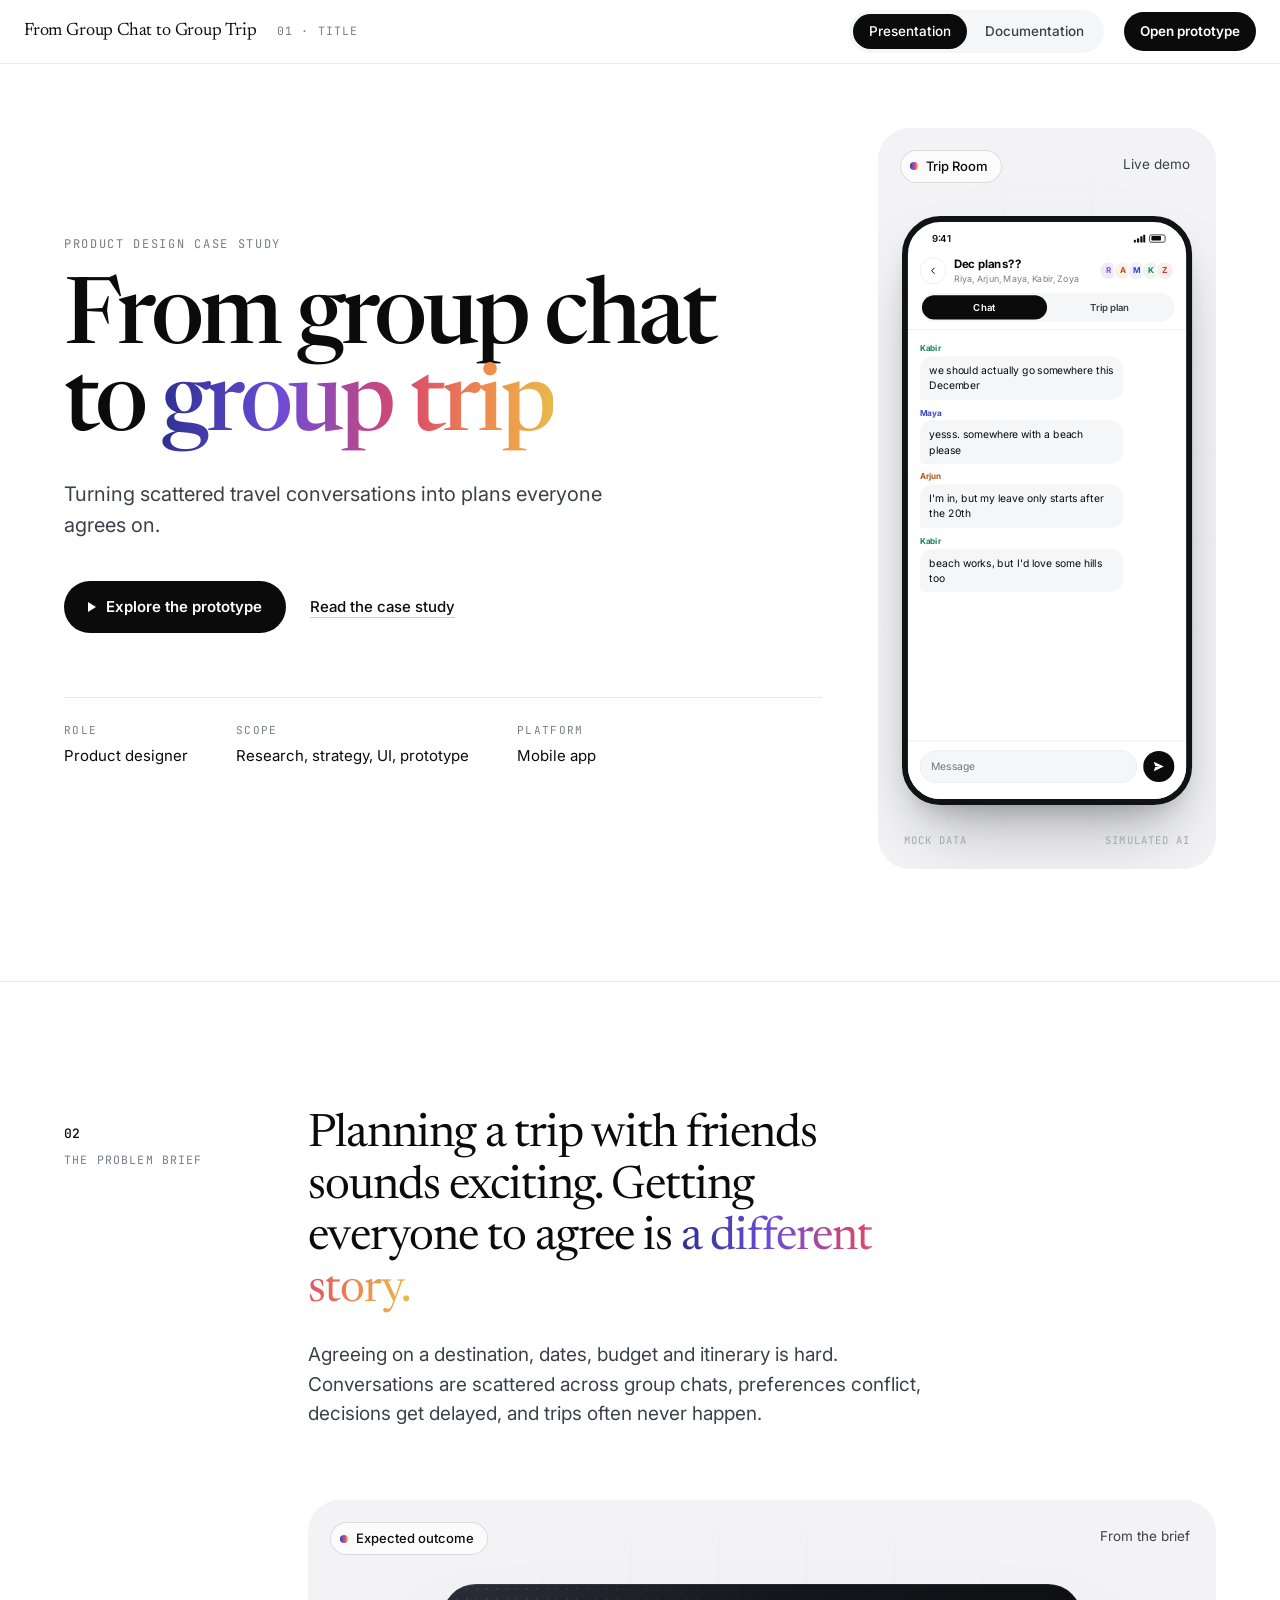
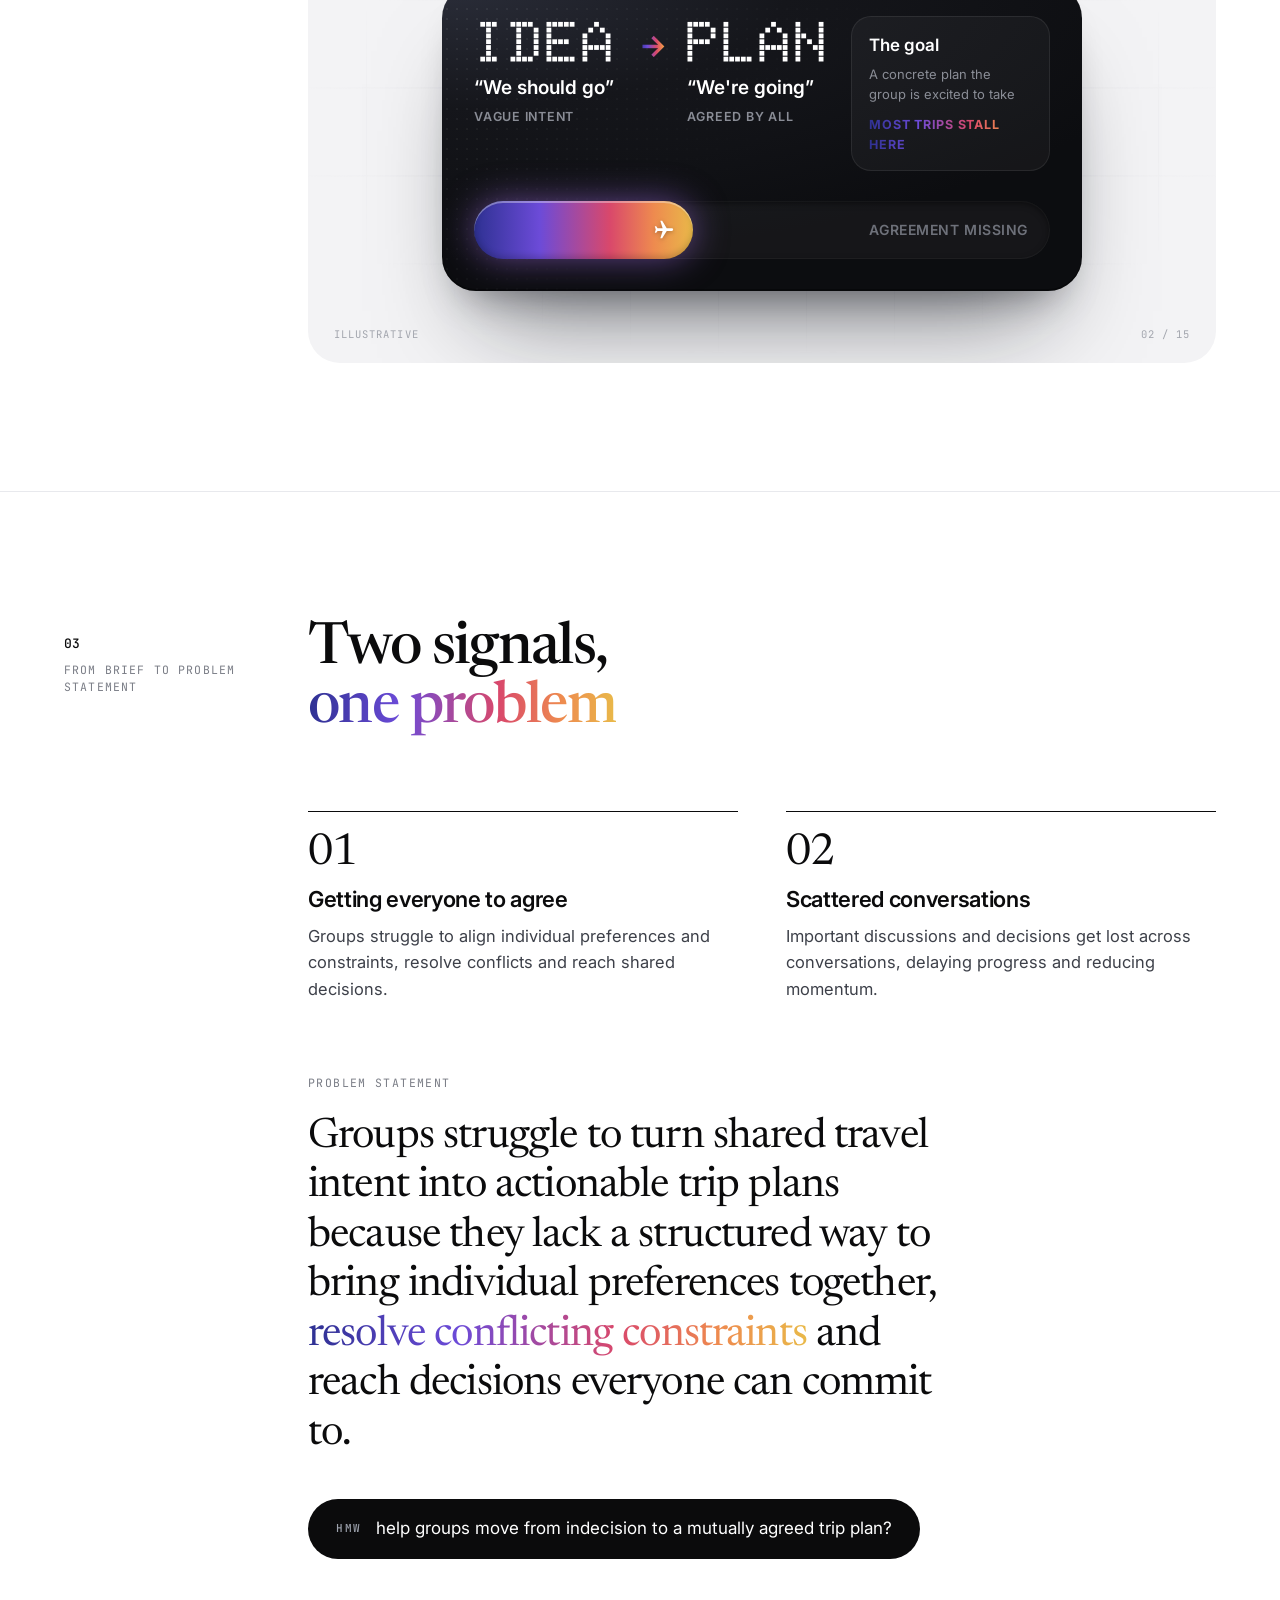
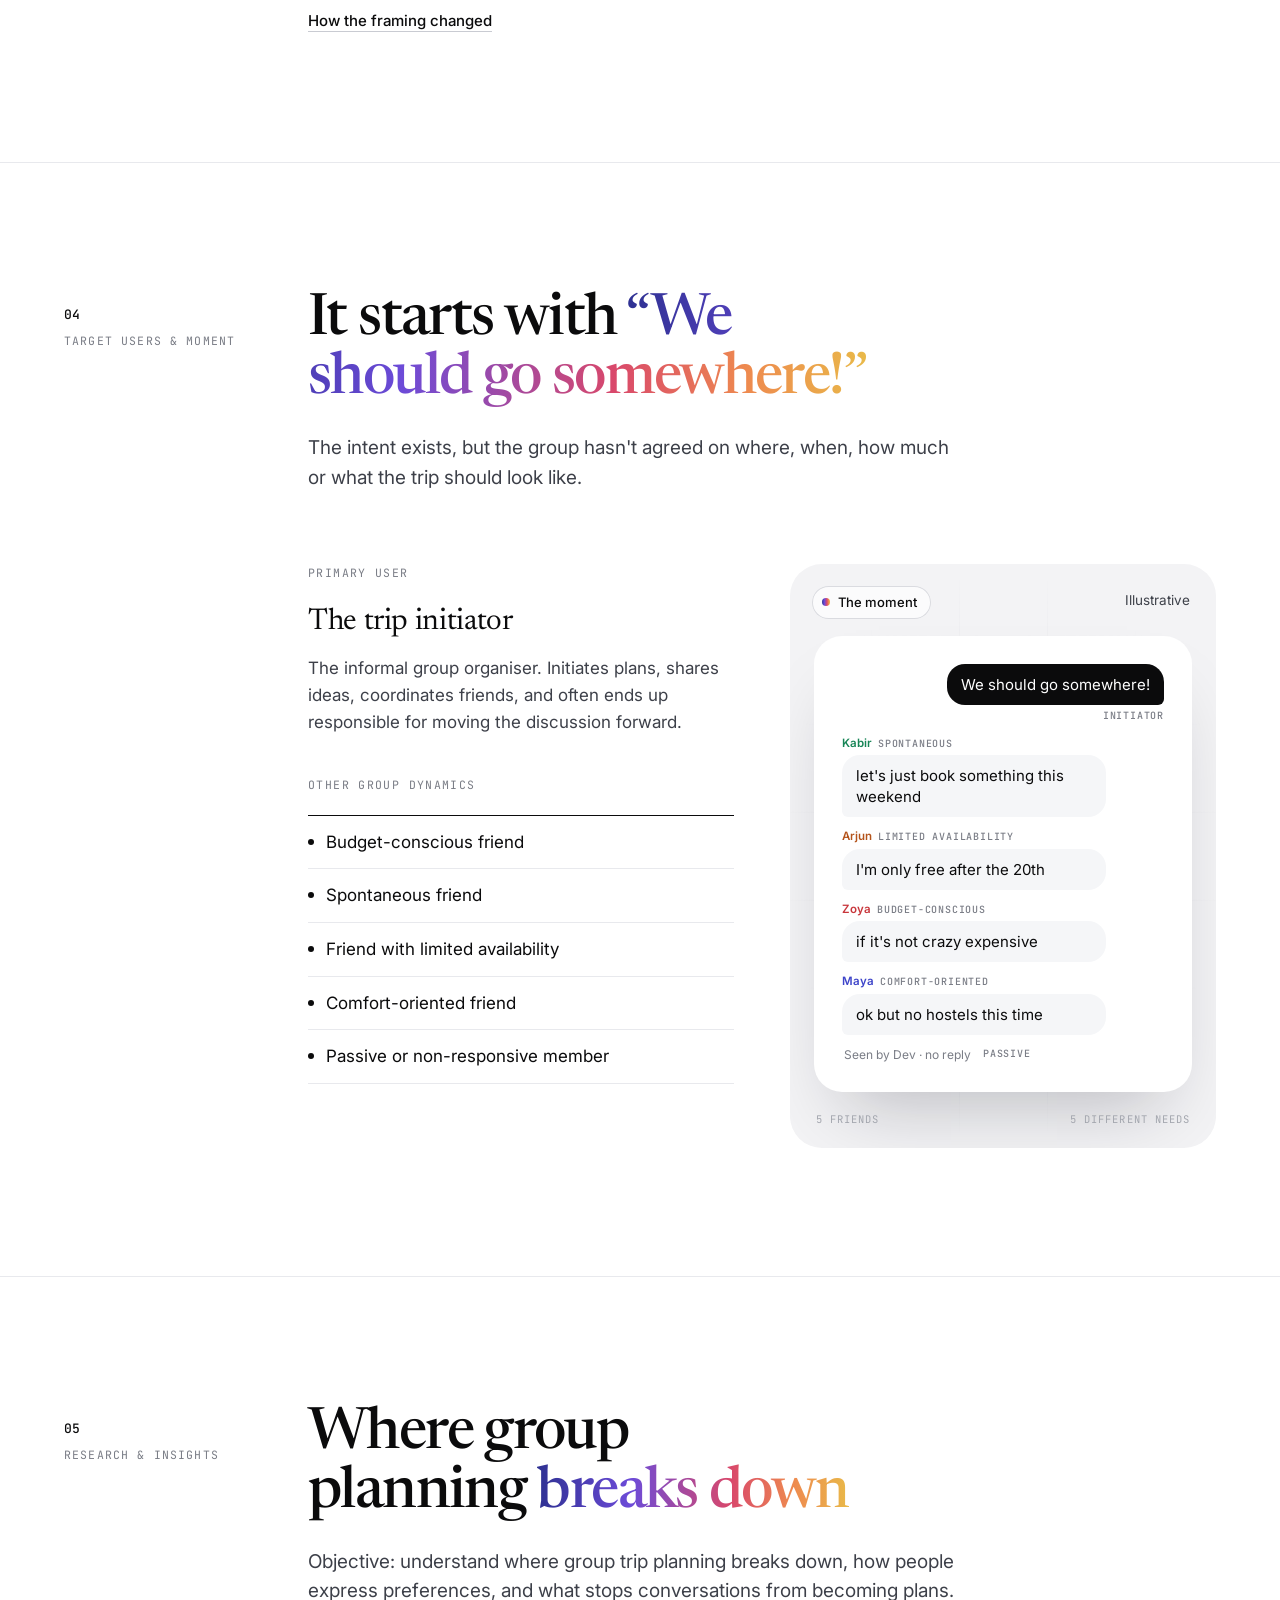
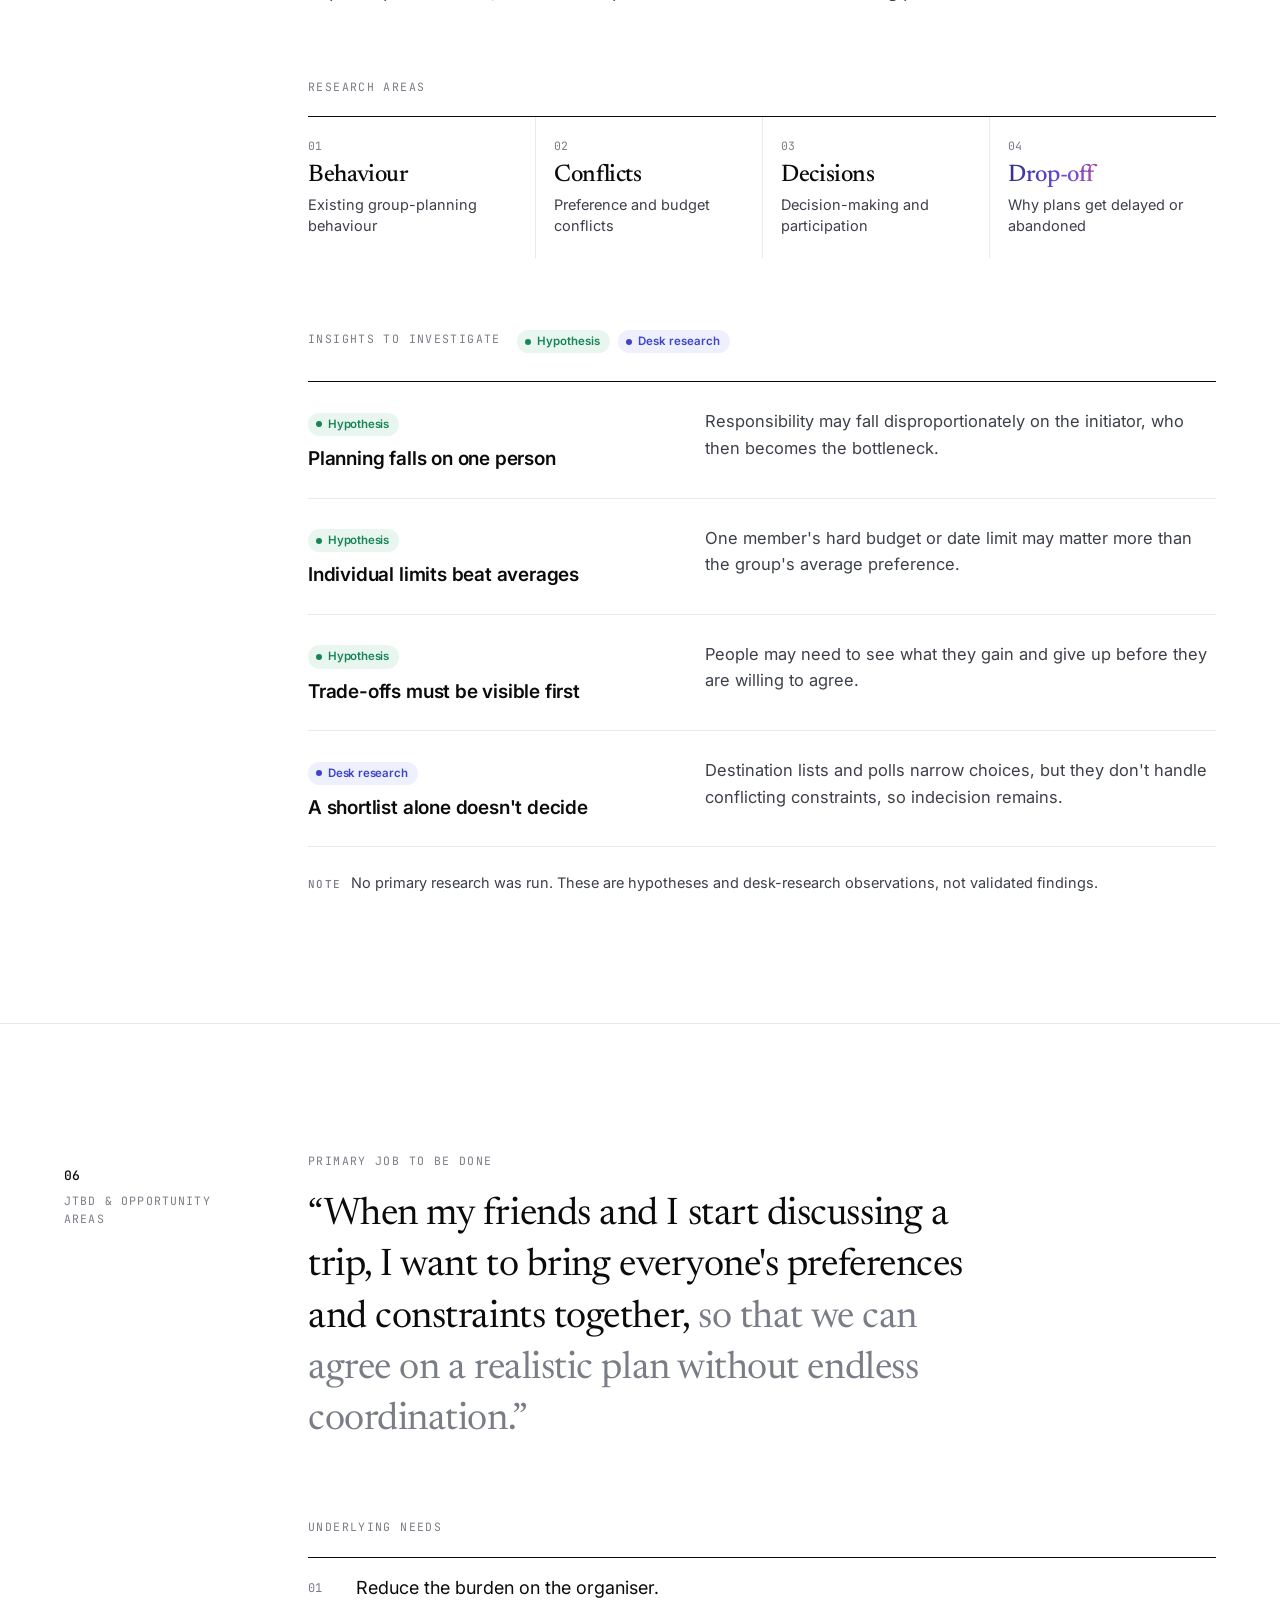
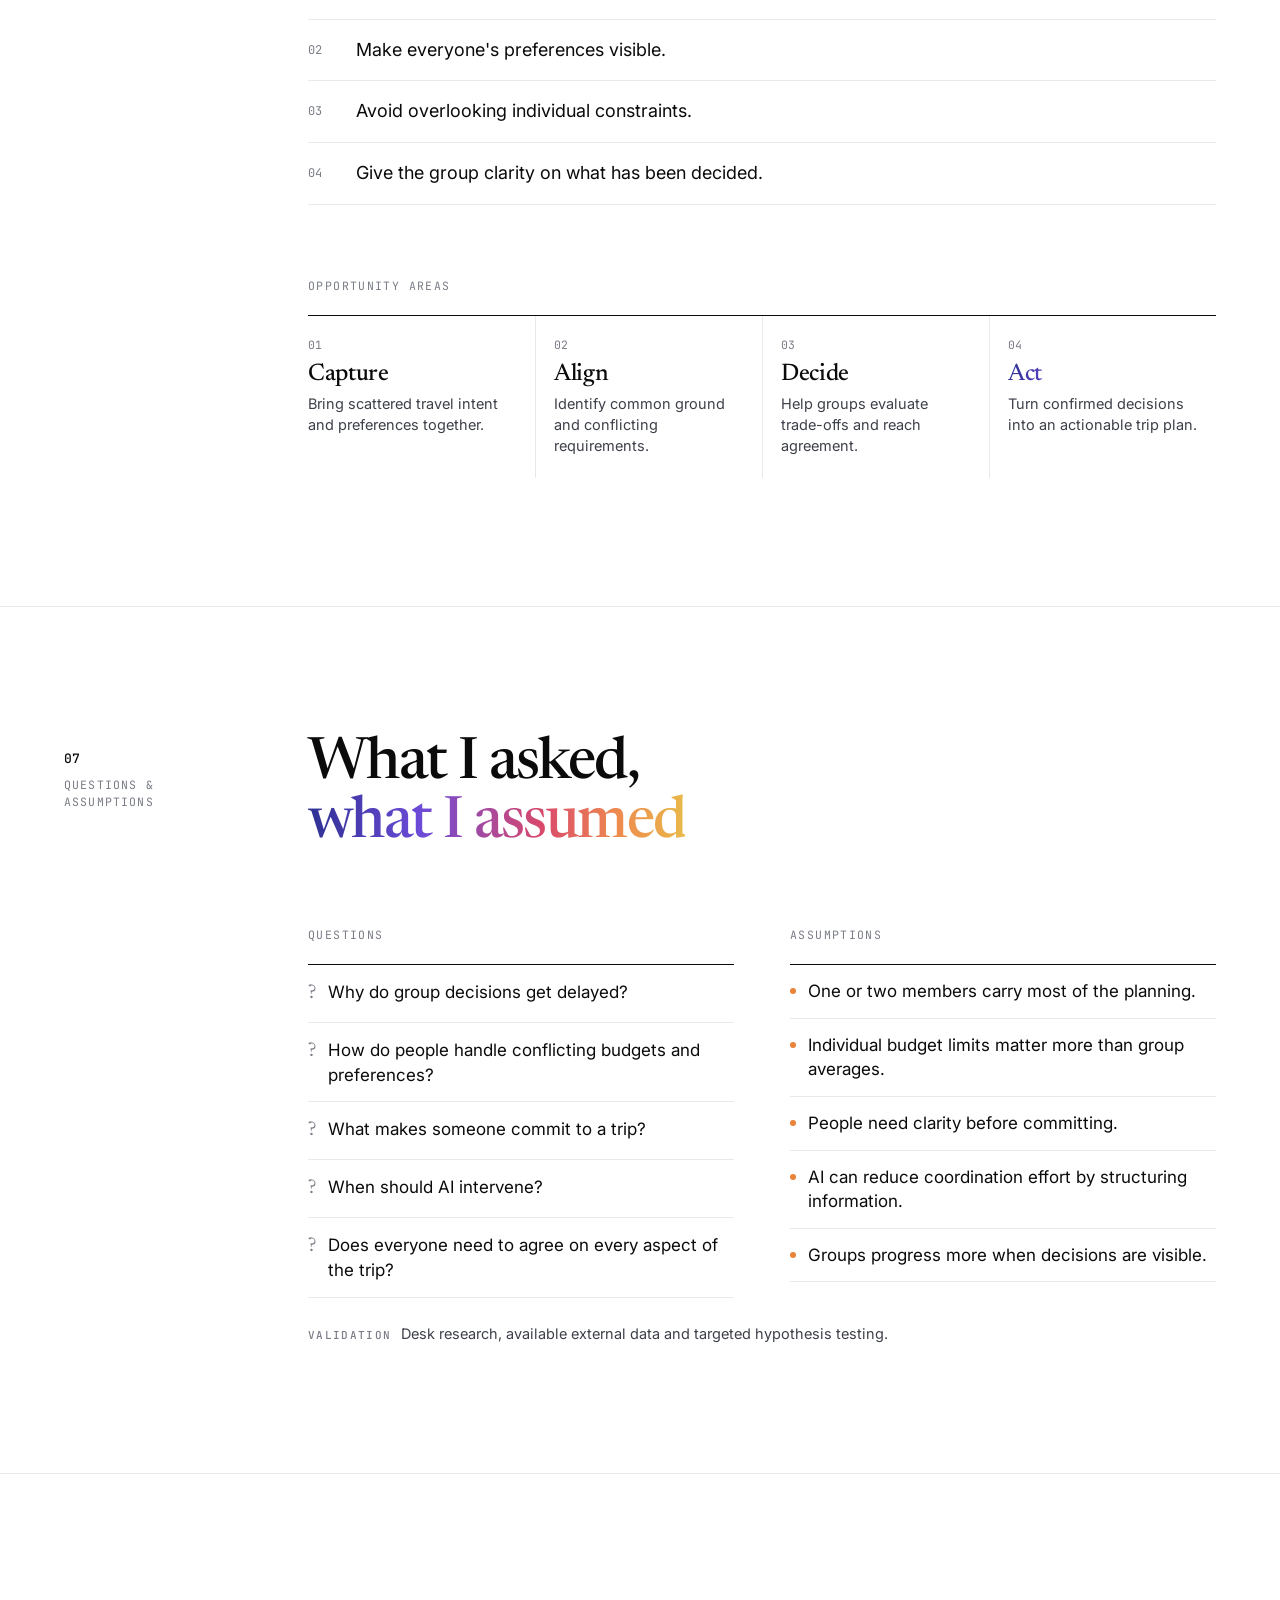
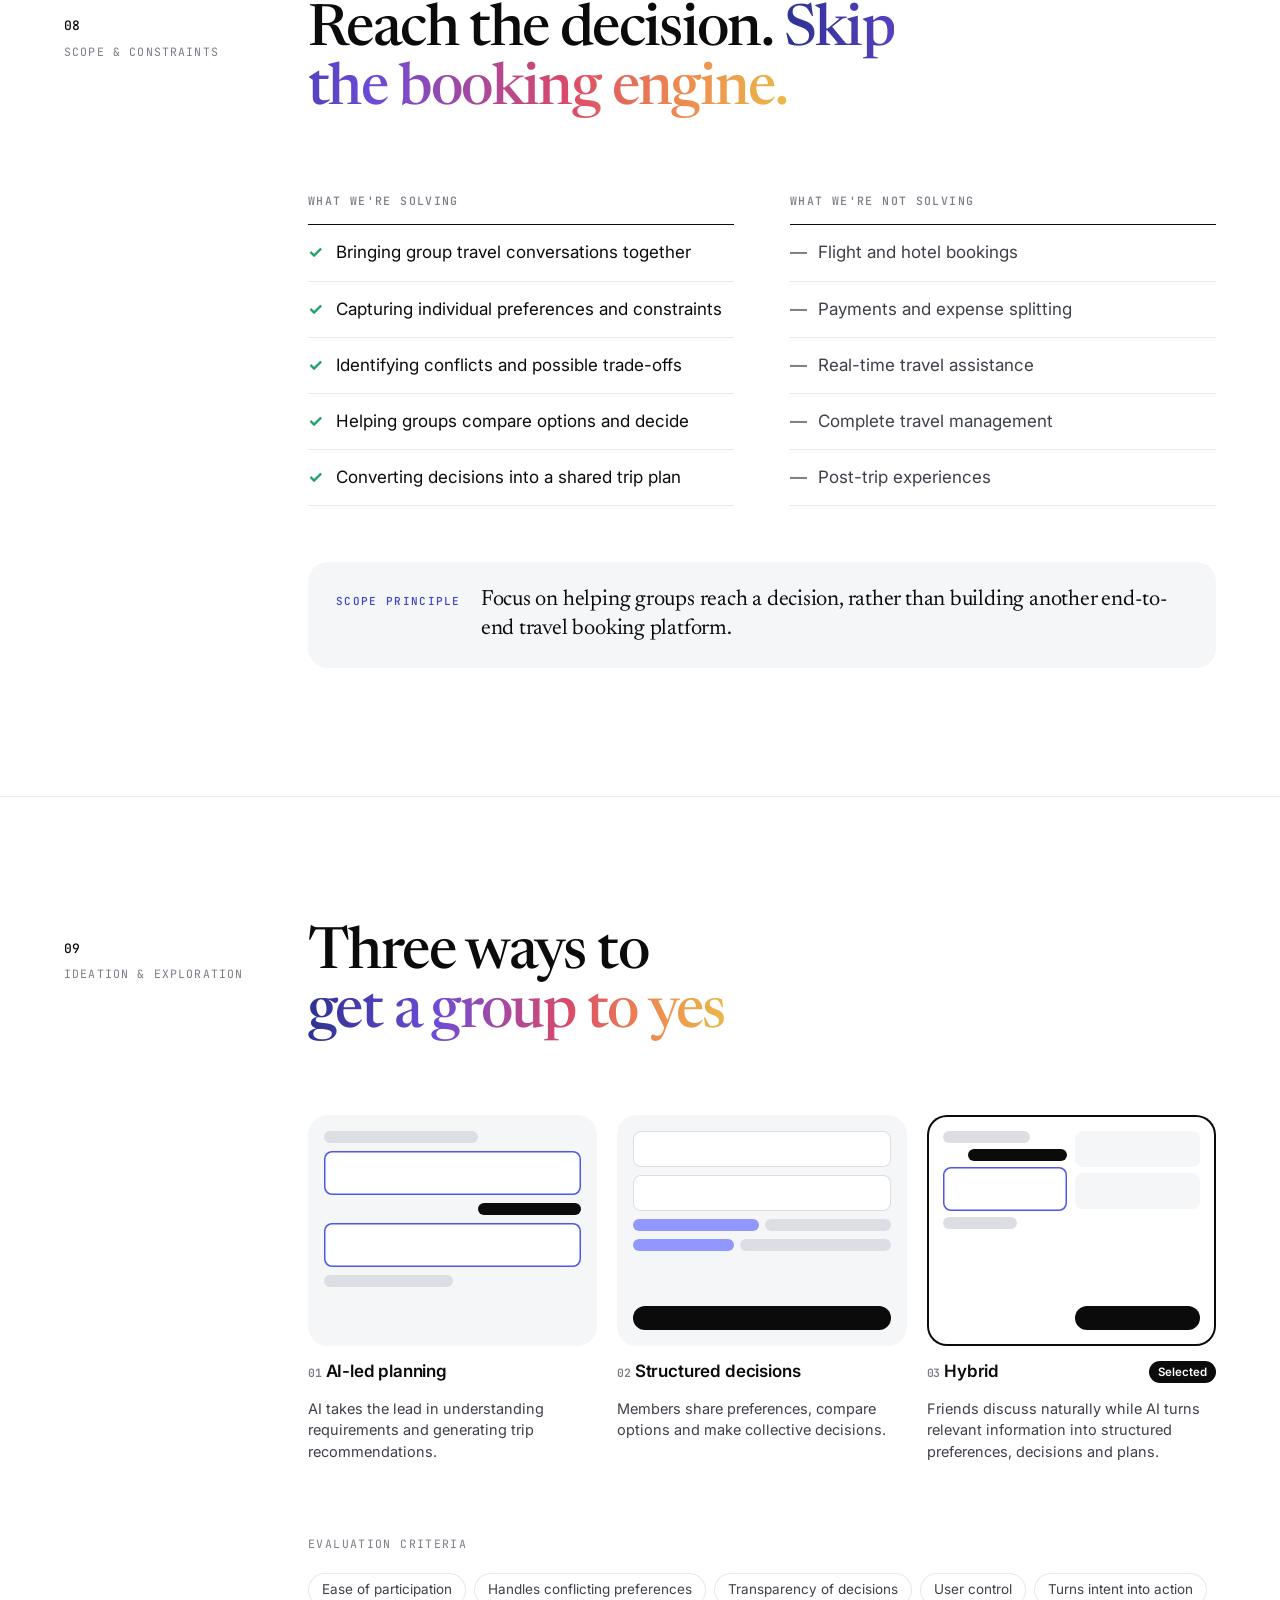
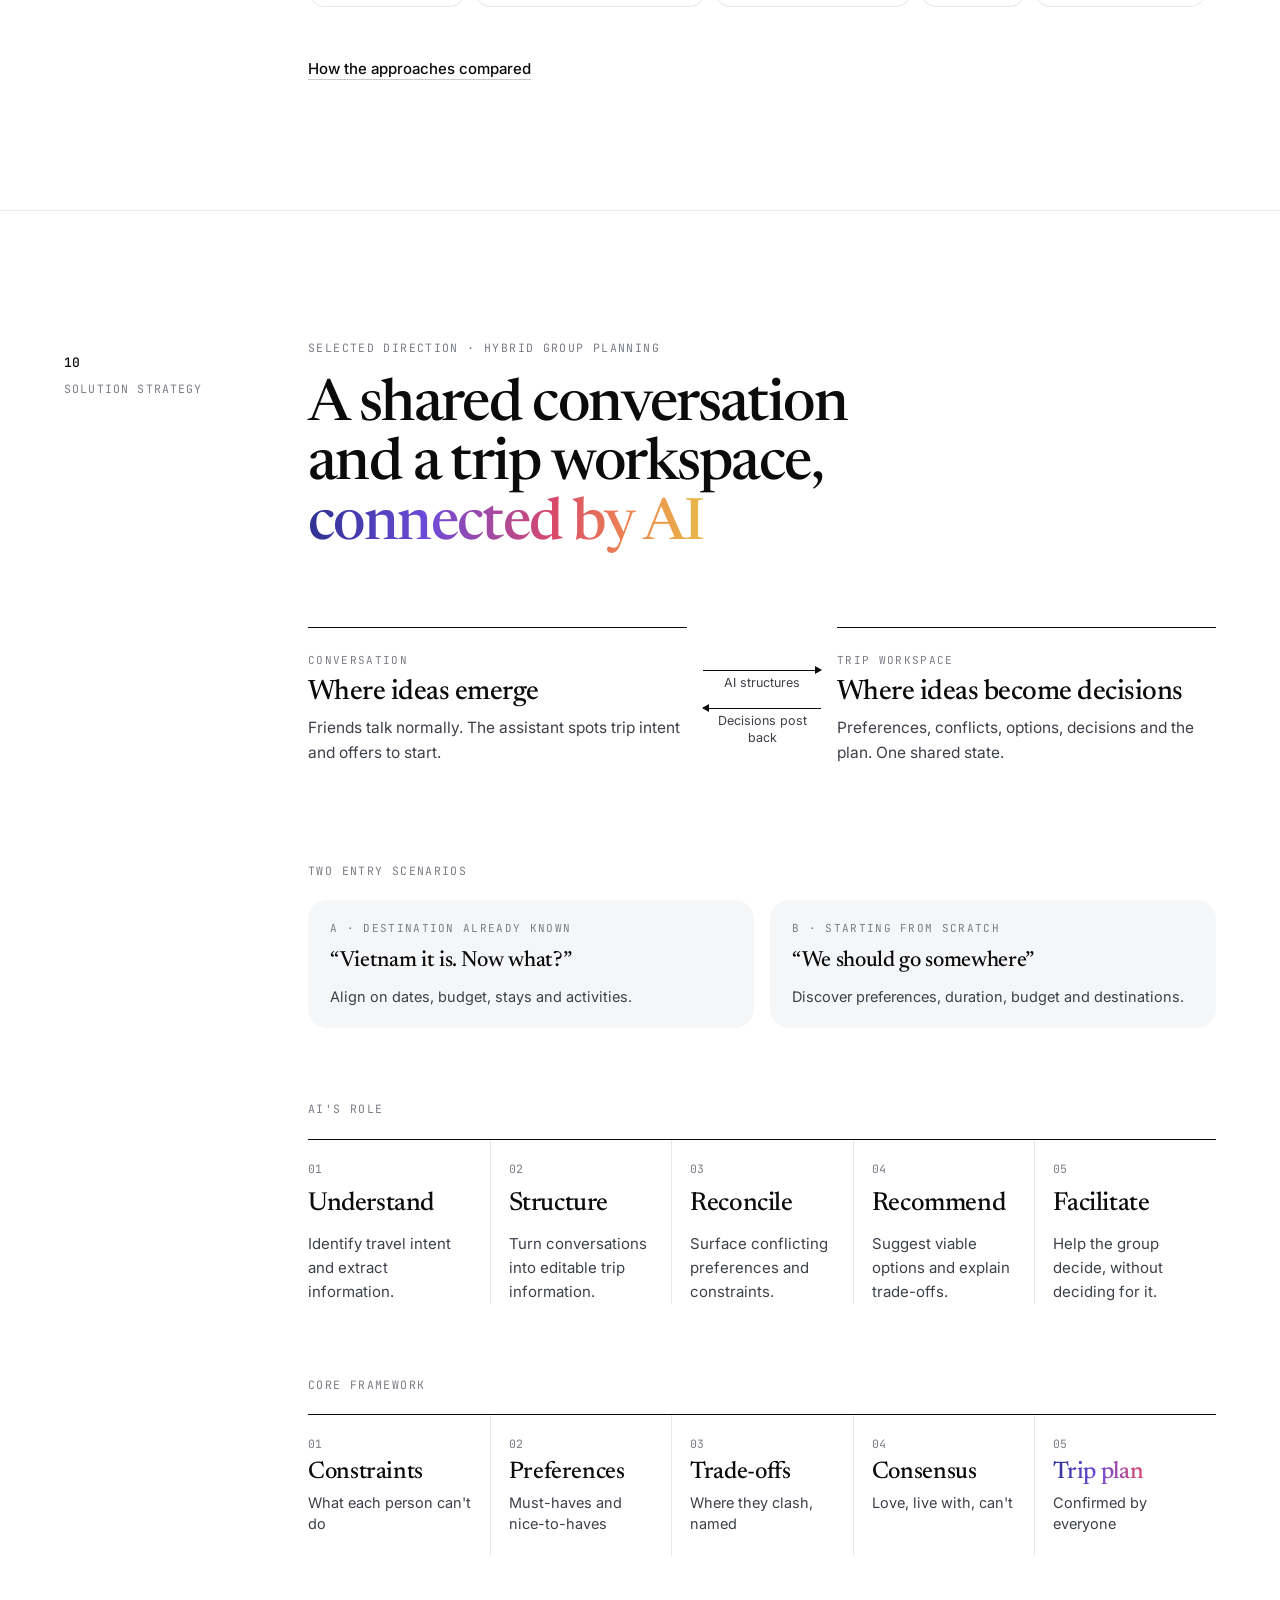
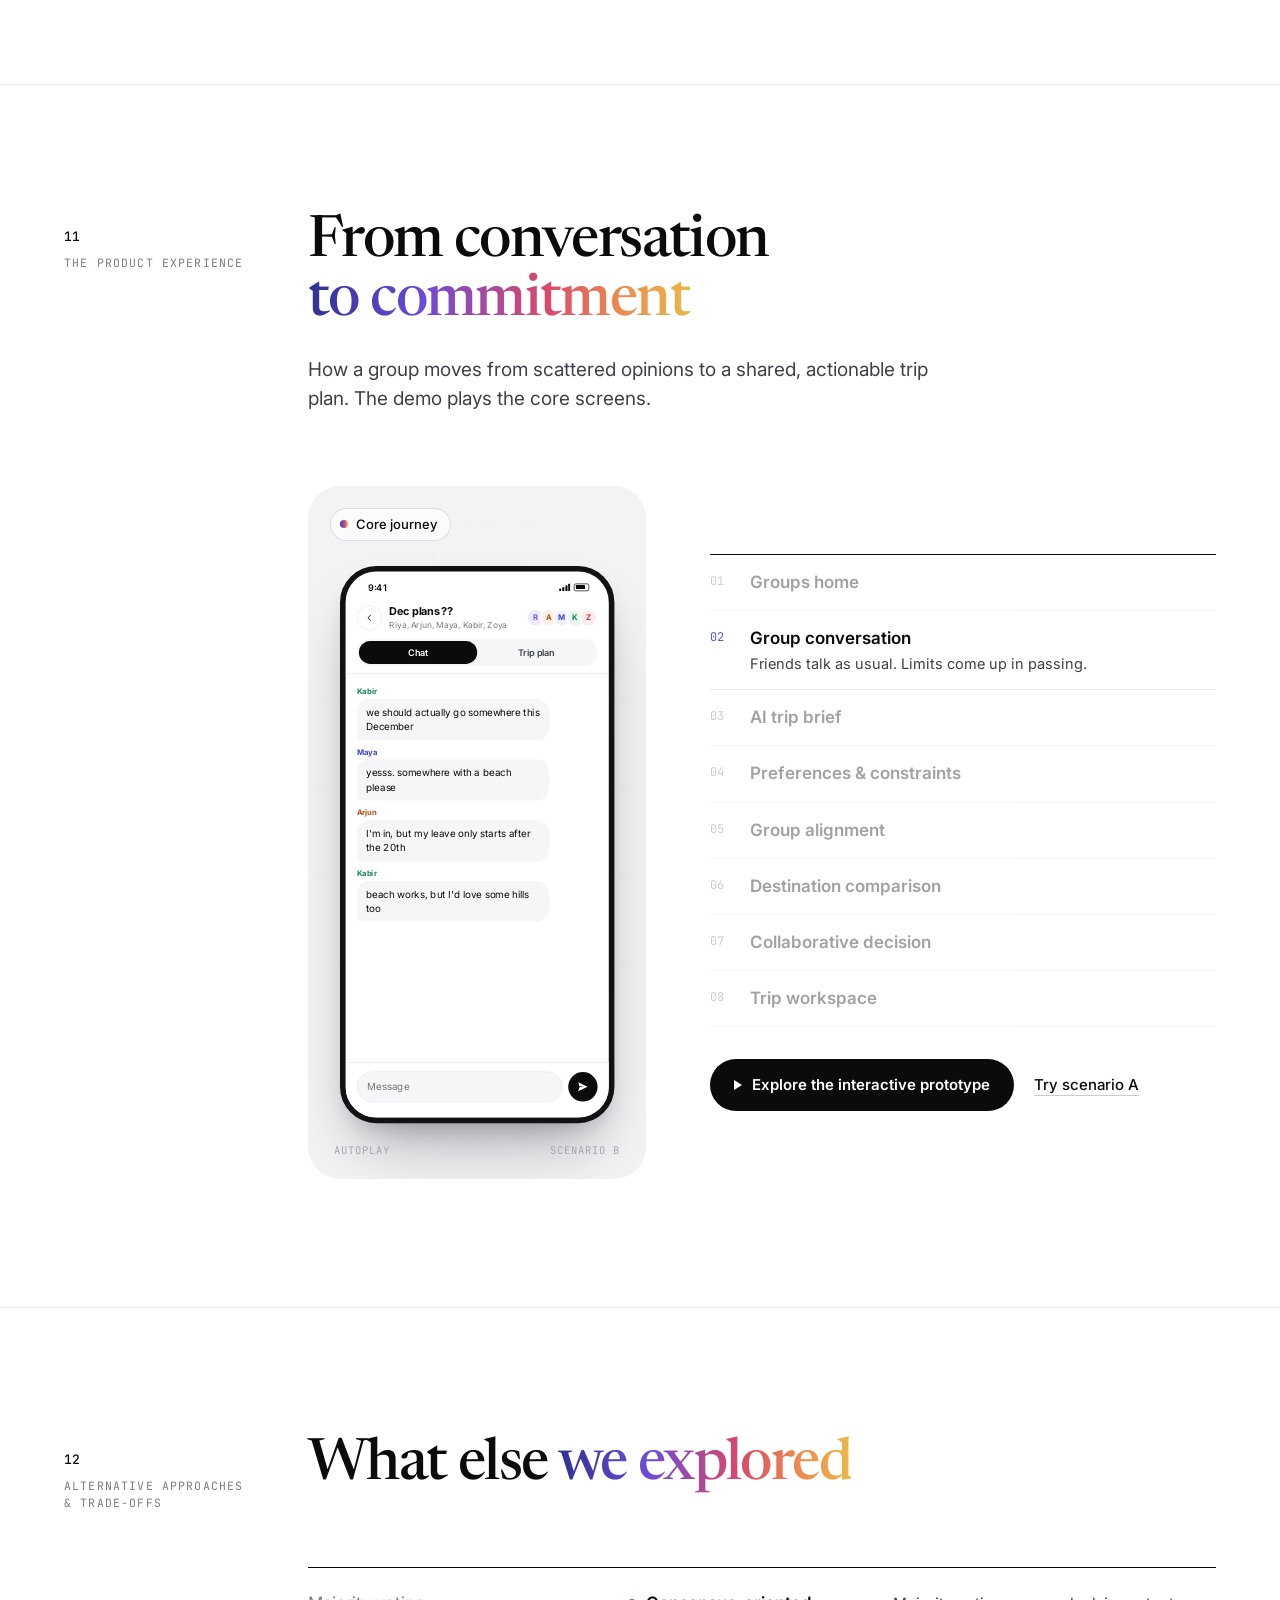
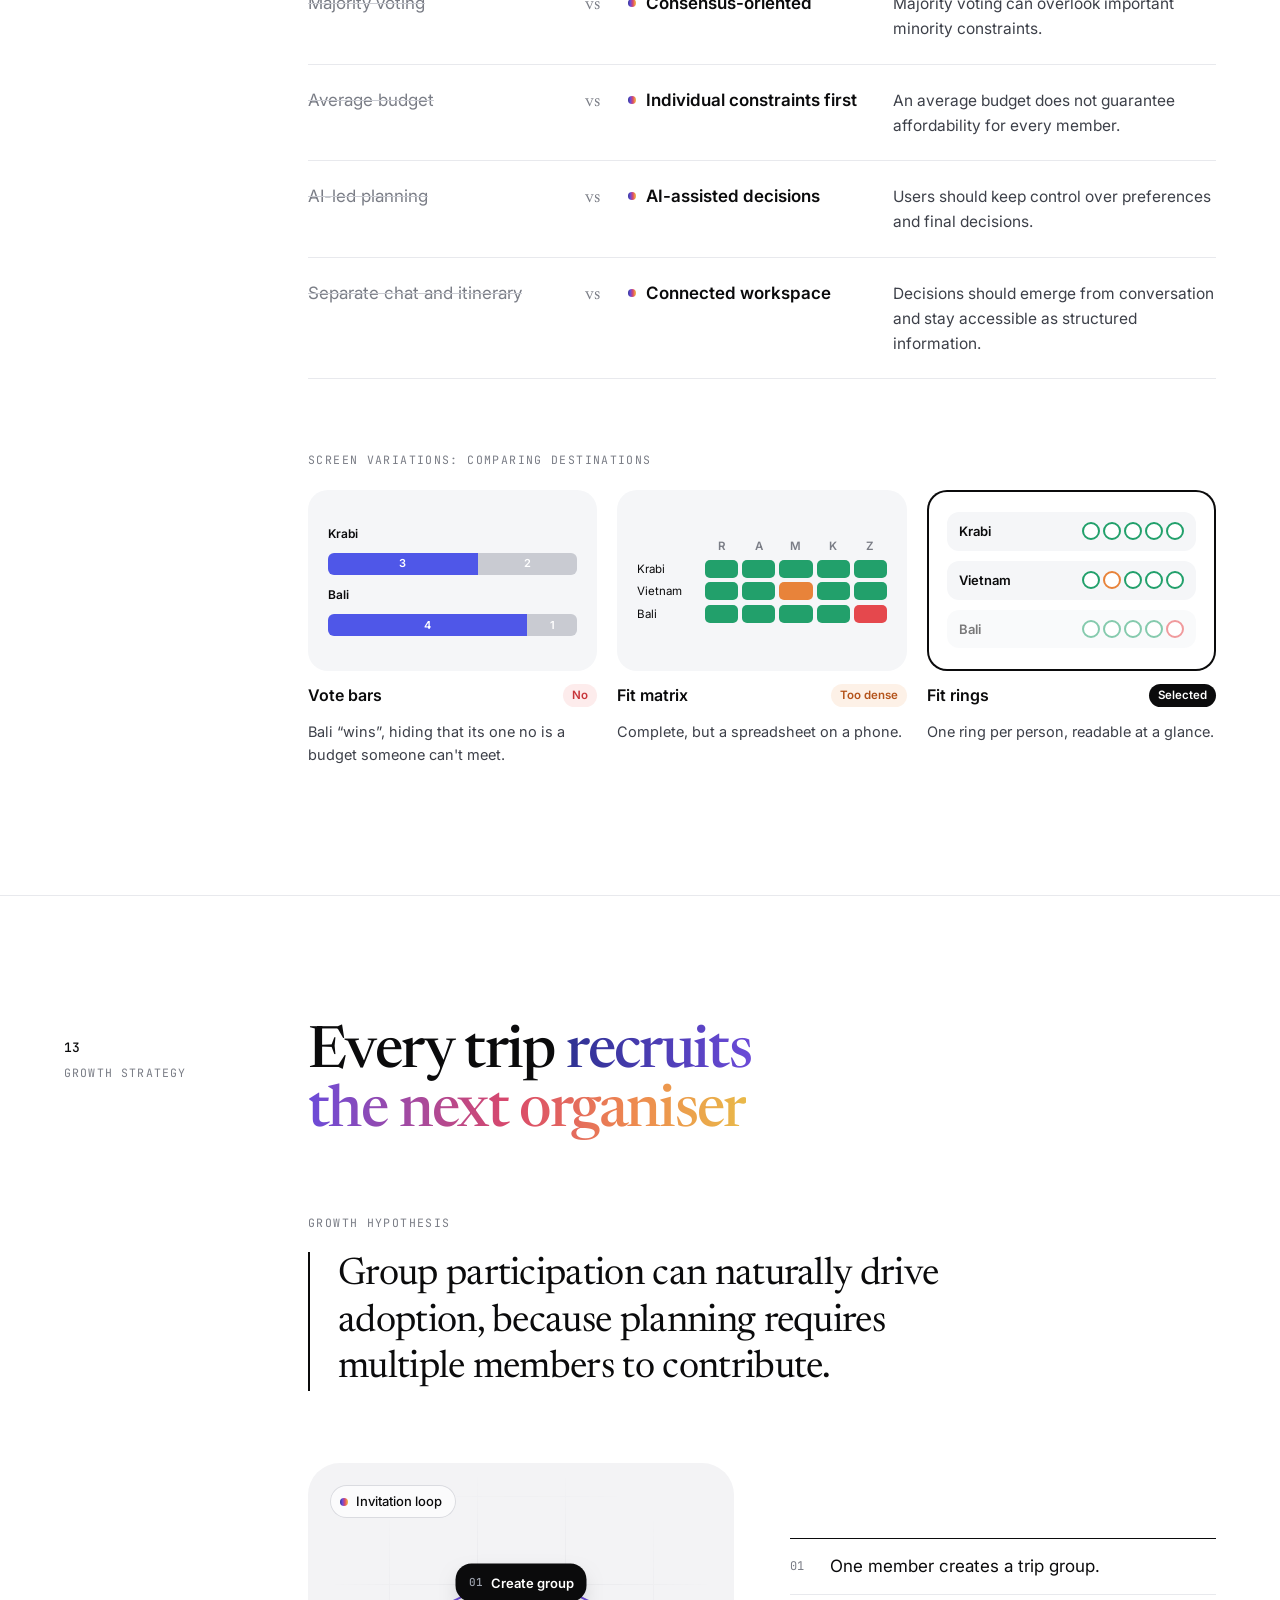
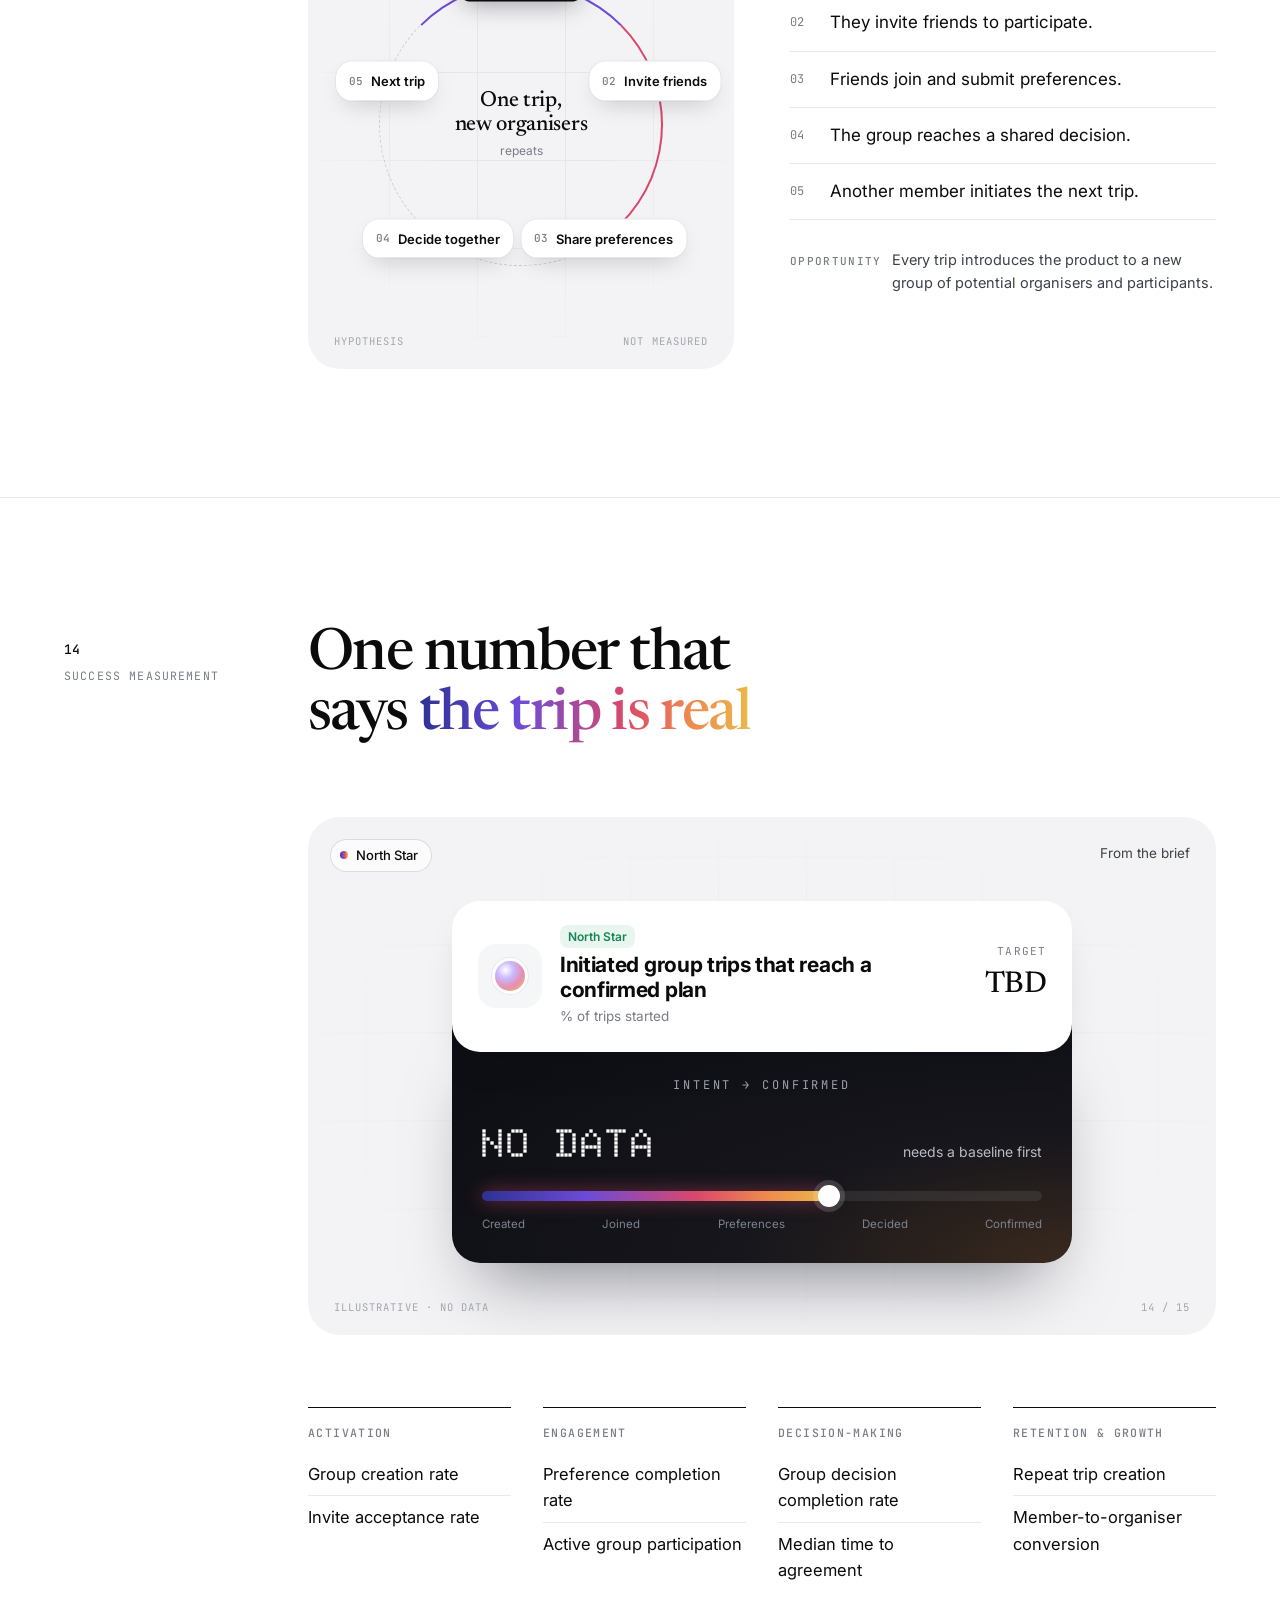
==== commit ac0ccd77: "Add Vercel Web Analytics to the prototype and case study pages Co-Authored-By: Claude Opus 5.5 <nore" ====
--- a/case-study/index.html
+++ b/case-study/index.html
@@ -594,5 +594,6 @@
 
 <script src="proto.js"></script>
 <script src="main.js"></script>
+<script defer src="/_vercel/insights/script.js"></script>
 </body>
 </html>
